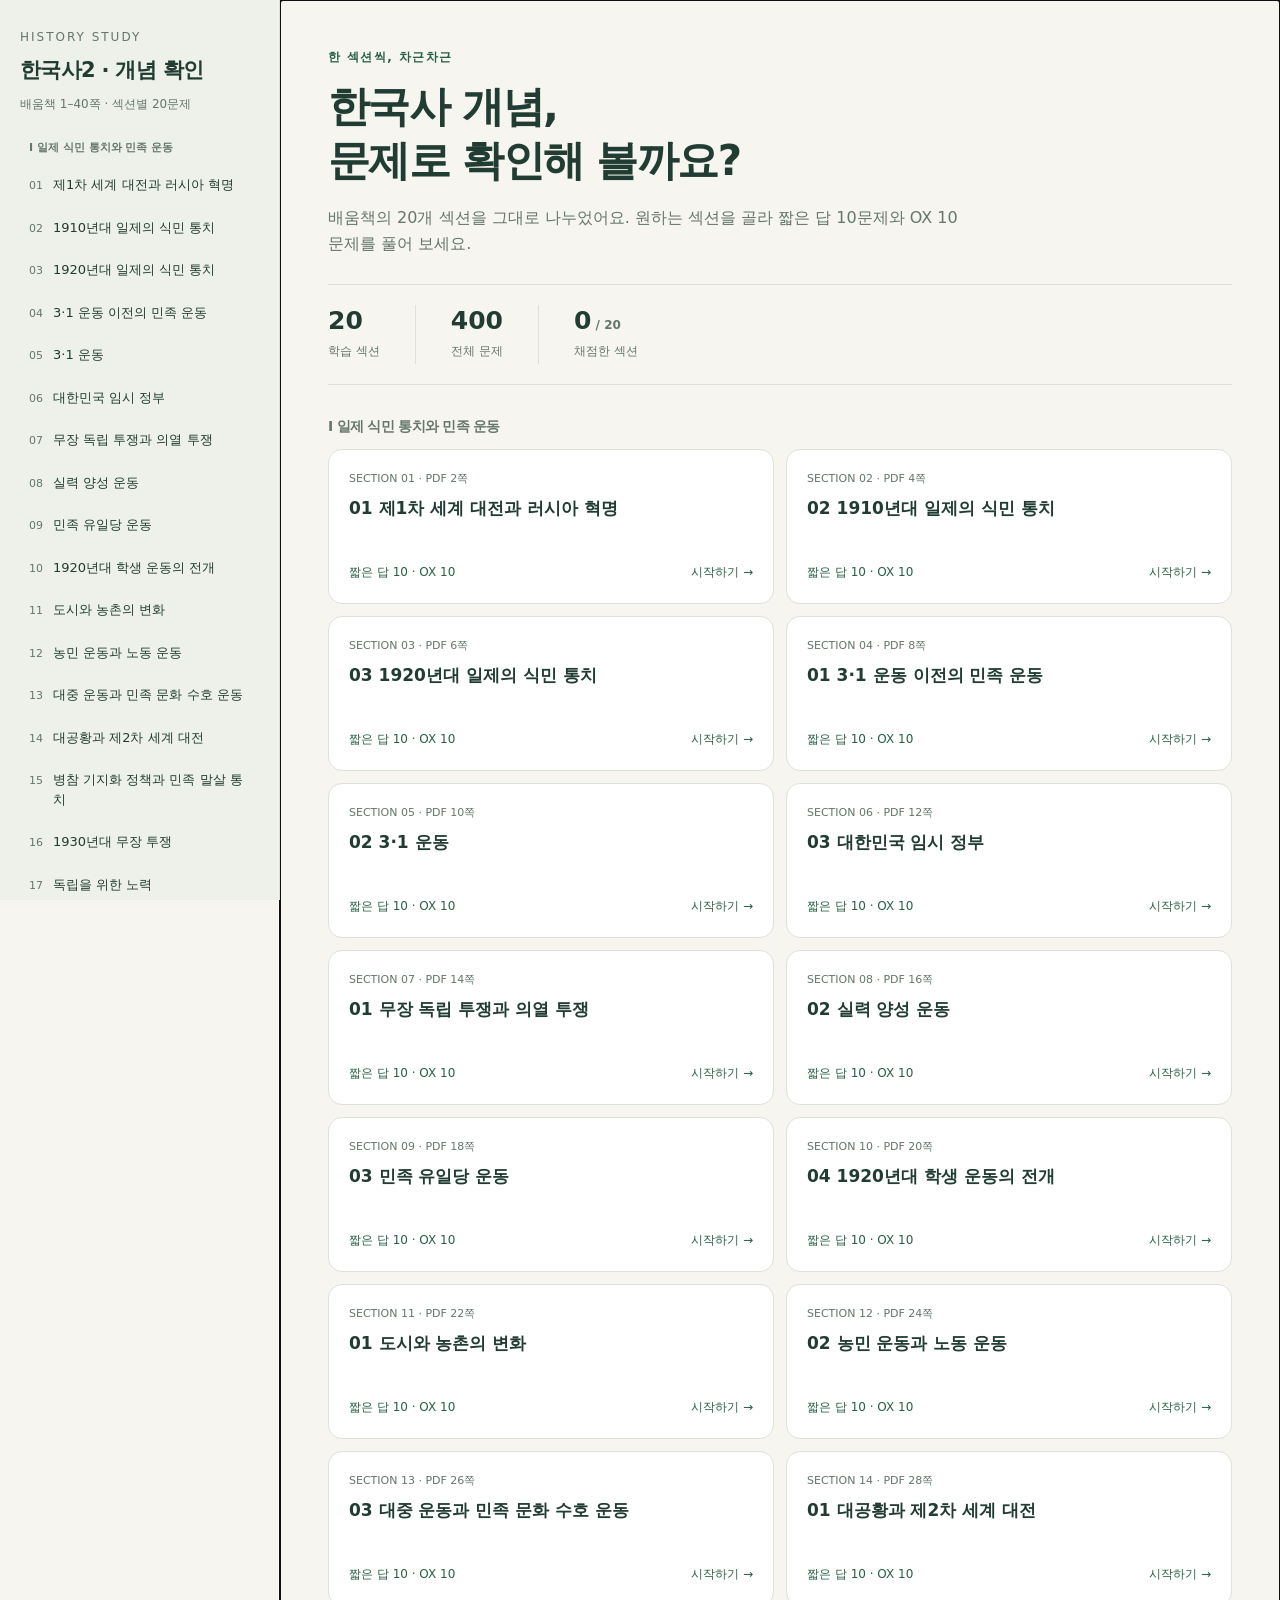
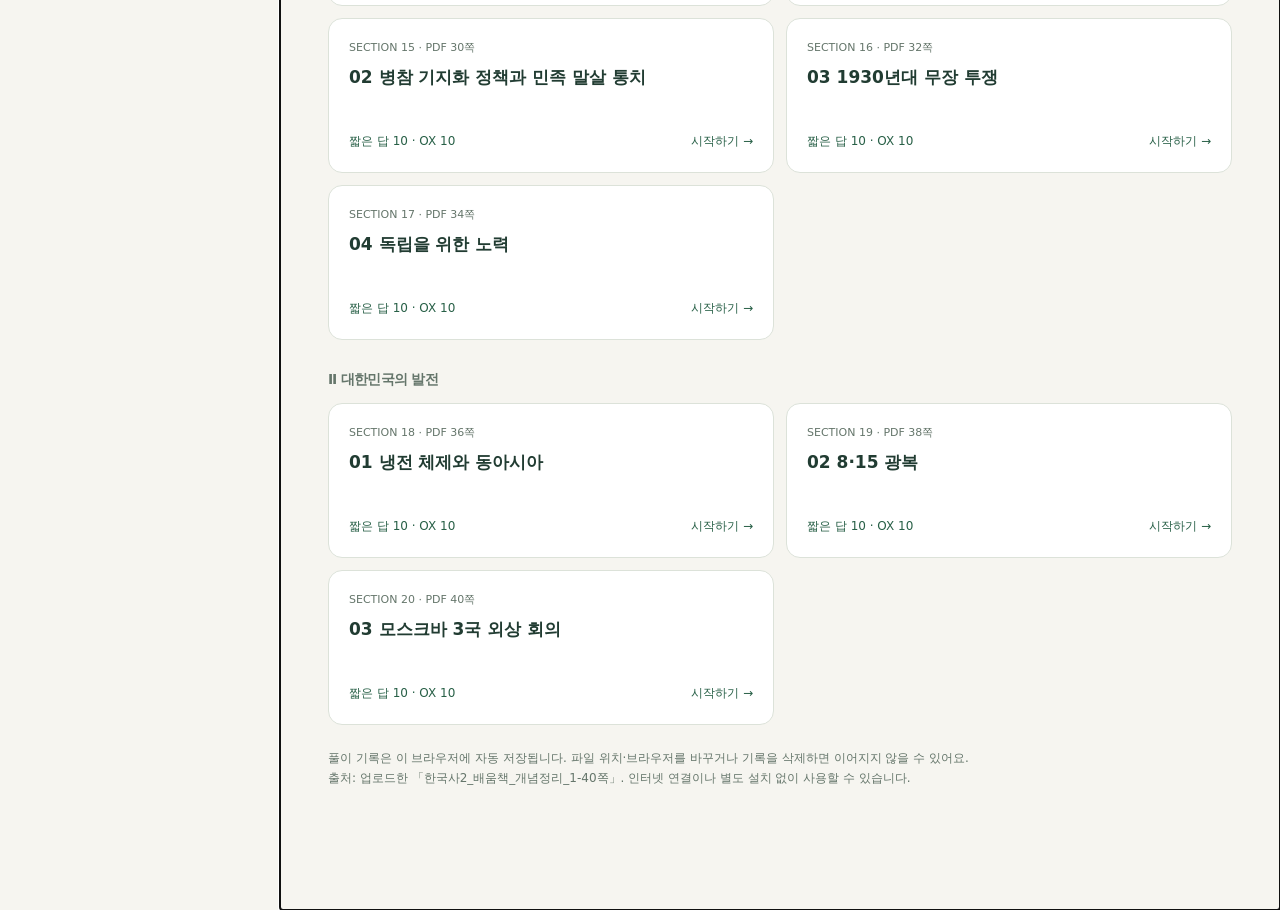
==== korean-history-quiz/index.html @ 857298ab "feat: add Korean history quiz with 400 questions" ====
<!DOCTYPE html>
<html lang="ko">
<head>
<meta charset="UTF-8"><meta name="viewport" content="width=device-width,initial-scale=1">
<title>한국사2 · 개념 확인 400</title>
<style>
:root{--ink:#213c32;--muted:#65766b;--green:#286047;--pale:#e9f0e9;--paper:#f6f5f0;--line:#dce2d9;--red:#a13931}*{box-sizing:border-box}body{margin:0;background:var(--paper);color:var(--ink);font-family:system-ui,-apple-system,'Malgun Gothic',sans-serif;line-height:1.65}button,input,select{font:inherit}button{cursor:pointer}button:disabled{cursor:default;opacity:.6}button:focus-visible,a:focus-visible,summary:focus-visible,select:focus-visible,input:focus-visible{outline:3px solid #d79832;outline-offset:3px}button{border:1px solid var(--line);border-radius:10px;background:#fff;color:var(--ink);padding:10px 16px}button:hover{border-color:var(--green)}.primary{background:var(--green);color:white;border-color:var(--green)}.layout{display:grid;grid-template-columns:280px 1fr;min-height:100vh}aside{height:100vh;position:sticky;top:0;padding:28px 20px;background:#eef1e9;border-right:1px solid var(--line);overflow:auto}.brand{font-size:21px;font-weight:800;letter-spacing:-.7px;display:block;width:100%;text-align:left;background:none;border:0;padding:0}.brand small{display:block;font-size:12px;letter-spacing:2px;color:var(--muted);font-weight:500;margin-bottom:5px}.side-note{font-size:12px;color:var(--muted);margin:8px 0 22px}.navbtn{display:flex;gap:10px;align-items:baseline;text-align:left;width:100%;font-size:13px;border:0;padding:10px 9px;margin:3px 0;background:transparent;line-height:1.5}.navbtn .num{color:var(--muted);font-size:11px;flex:none}.navbtn.active{background:var(--green);color:#fff}.navbtn.active .num{color:#d0e0d0}.navgroup{font-size:11px;color:var(--muted);margin:24px 9px 8px;font-weight:700}.done{margin-left:auto;font-size:11px;white-space:nowrap}main{width:100%;max-width:1140px;margin:0 auto;padding:48px 48px 110px}.eyebrow{font-size:12px;letter-spacing:1.4px;font-weight:700;color:var(--green)}h1{font-size:clamp(28px,4vw,42px);line-height:1.3;letter-spacing:-1.6px;margin:12px 0 16px}h2{font-size:23px;line-height:1.4;letter-spacing:-.7px}.intro{max-width:640px;color:var(--muted);margin-bottom:26px}.stats{display:flex;gap:0;margin:26px 0 32px;padding:20px 0;border-top:1px solid var(--line);border-bottom:1px solid var(--line)}.stat{padding-right:35px;margin-right:35px;border-right:1px solid var(--line)}.stat:last-child{border:0;margin:0;padding:0}.stat strong{font-size:25px;display:block;line-height:1.3}.stat span{font-size:12px;color:var(--muted)}.section-label{font-size:14px;margin:30px 0 13px;color:var(--muted)}.grid{display:grid;grid-template-columns:repeat(2,minmax(0,1fr));gap:12px}.tile{padding:20px;text-align:left;border-radius:14px;min-height:155px;display:flex;flex-direction:column;align-items:flex-start;transition:transform .12s,box-shadow .12s}.tile:hover{transform:translateY(-2px);box-shadow:0 5px 16px #213c3210}.tile small{color:var(--muted);font-size:11px}.tile strong{font-size:17px;line-height:1.5;margin:8px 0 16px}.tile footer{display:flex;justify-content:space-between;width:100%;font-size:12px;color:var(--green);margin-top:auto}.meta{font-size:12px;color:var(--muted)}.toolbar{display:flex;gap:8px;flex-wrap:wrap;margin:22px 0}.toolbar button{font-size:13px}.progress{height:5px;background:var(--line);border-radius:9px;margin:16px 0 8px;overflow:hidden}.progress i{display:block;background:var(--green);height:100%;transition:width .2s}.progress-text{font-size:12px;color:var(--muted)}.question{background:white;border:1px solid var(--line);border-radius:14px;padding:24px;margin:14px 0;break-inside:avoid}.qtop{font-size:11px;color:var(--muted);display:flex;gap:10px;align-items:center;margin-bottom:10px}.qno{font-weight:800;letter-spacing:1px;color:var(--green)}.qtext{font-size:17px;font-weight:650;line-height:1.75;margin:0 0 18px;display:block}.short{display:block;width:100%;max-width:520px;padding:12px 14px;border:1px solid #bbc8bd;border-radius:9px;background:#fcfdfb;font-size:16px;color:var(--ink)}.short:disabled{opacity:1;color:var(--ink);background:#f3f4f0}.ox{display:flex;gap:10px;flex-wrap:wrap}.choice{position:relative;display:flex;align-items:center;gap:10px;border:1px solid var(--line);border-radius:9px;padding:10px 20px;cursor:pointer;min-width:120px}.choice:has(input:checked){border-color:var(--green);background:var(--pale)}.choice input{accent-color:var(--green);width:18px;height:18px}.choice b{font-size:20px}.choice span{font-size:13px}.feedback{border-top:1px solid var(--line);margin-top:20px;padding-top:16px;font-size:14px}.feedback p{margin:8px 0 0;font-size:13px;color:var(--muted);overflow-wrap:anywhere}.correct{color:var(--green)}.wrong{color:var(--red)}.question.miss{border-color:#d8aba6}.badge{display:inline-block;font-size:11px;font-weight:700;border-radius:20px;padding:2px 10px;background:var(--pale);margin-left:auto}.miss .badge{background:#f8e9e6;color:var(--red)}.result{padding:22px 24px;border:1px solid #afc7b4;border-radius:14px;background:var(--pale);margin:20px 0}.result strong{font-size:27px}.result p{margin:4px 0;font-size:14px}.bottom{position:fixed;bottom:0;left:280px;right:0;background:#f6f5f0f5;border-top:1px solid var(--line);padding:14px 32px;display:flex;justify-content:center;gap:16px;align-items:center;z-index:5;backdrop-filter:blur(8px)}.bottom span{font-size:13px}.bottom button{min-width:140px}.empty{padding:40px;text-align:center;color:var(--muted)}details{border:1px solid var(--line);padding:16px 20px;border-radius:12px;margin-top:30px;background:#eeefe9}summary{font-size:14px;font-weight:650;cursor:pointer}pre{font:13px/1.9 system-ui,sans-serif;white-space:pre-wrap;overflow-wrap:anywhere;margin:20px 0 0}.mobile{display:none}.save-note{font-size:12px;color:var(--muted);margin-top:24px}.back{padding:0;border:0;background:none;color:var(--muted);font-size:13px;margin-bottom:20px}.footnav{display:flex;justify-content:space-between;gap:10px;margin-top:24px}.footnav button{font-size:13px}.skip{position:absolute;top:-80px;left:10px;z-index:20;background:#fff;padding:10px}.skip:focus{top:10px}[hidden]{display:none!important}
@media(max-width:1050px){main{padding:35px 28px 110px}.layout{grid-template-columns:245px 1fr}aside{padding:25px 14px}.bottom{left:245px}.grid{grid-template-columns:1fr}}
@media(max-width:720px){.layout{display:block}aside{display:none}main{padding:26px 18px 105px}.mobile{display:flex;gap:10px;background:#eef1e9;padding:12px 18px;border-bottom:1px solid var(--line);align-items:center}.mobile button{padding:8px 10px;white-space:nowrap;font-size:13px}.mobile select{width:100%;min-width:0;padding:9px;border:1px solid var(--line);border-radius:8px;color:var(--ink);background:white;font-size:13px}.bottom{left:0;padding:12px 18px;justify-content:space-between}.bottom button{min-width:130px}.stat{padding-right:22px;margin-right:22px}.question{padding:20px 17px}.qtext{font-size:16px}h1{font-size:31px}.tile{min-height:140px}.intro{font-size:14px}}
@media(prefers-reduced-motion:reduce){*{transition:none!important}}
@media print{aside,.mobile,.bottom,.toolbar,.back,.footnav,.save-note{display:none!important}.layout{display:block}main{padding:0;max-width:none}.question{break-inside:avoid}details{display:none}body{background:white}}
</style>
</head>
<body>
<a class="skip" href="#main">문제 영역으로 이동</a>
<div class="mobile"><button id="mobile-home">전체 섹션</button><select id="mobile-select" aria-label="학습할 섹션 선택"></select></div>
<div class="layout"><aside><button class="brand" id="brand"><small>HISTORY STUDY</small>한국사2 · 개념 확인</button><p class="side-note">배움책 1–40쪽 · 섹션별 20문제</p><nav id="nav" aria-label="섹션 목록"></nav></aside><main id="main" tabindex="-1"></main></div>
<div id="bottom" class="bottom" hidden></div>
<noscript><p style="padding:24px">문제를 풀려면 브라우저에서 JavaScript를 허용해 주세요. 내려받은 HTML 파일을 Chrome, Edge 또는 Safari로 열 수 있습니다.</p></noscript>
<script id="quiz-data" type="application/json">[{"id": 1, "title": "01 제1차 세계 대전과 러시아 혁명", "meta": "1 일제의 식민지 지배 정책 | 교과서 12~13쪽 | PDF 2쪽", "source": "> 1 일제의 식민지 지배 정책 | 교과서 12~13쪽 | PDF 2쪽  \n> 핵심 개념: 제1차 세계 대전, 파리 강화 회의, 민족 자결주의, 러시아 혁명, 5·4 운동, 치안 유지법  \n\n### 1. 제1차 세계 대전과 전후 처리\n\n#### 1) 제1차 세계 대전\n- 배경  \n  - 제국주의 국가들이 식민지를 두고 갈등  \n  - 3국 동맹(독일, 오스트리아·헝가리, 이탈리아)와/과 3국 협상(영국, 러시아, 프랑스) 대립  \n- 전개  \n  - 연합국(협상국): 영국, 프랑스, 러시아, 일본, 중국, 미국 등  \n  - 동맹국: 독일, 오스트리아·헝가리 제국, 오스만 제국 등  \n  - 미국 참전 후 연합국 측이 유리해짐. → 독일 항복(1918)  \n\n#### 2) 전후 처리\n① 파리 강화 회의  \n- 제1차 세계 대전의 전후 처리를 위한 회의  \n- 14개조 평화 원칙: 미국 대통령 윌슨이 전후 처리 원칙으로 주장  \n  → 민족 자결주의이/가 식민 지배를 받던 약소민족에게 독립 희망, 승전국의 식민지에는 적용되지 않음.  \n\n> 한국 국민과 한국은 일본이 대한 제국을 ‘합병’하고자 1910년 8월 22일 체결한 조약을 (파리) 강화 회의에서 무효화하거나 폐지하여 한국을 일본에서 해방하고 독립 자주국으로 재건할 것을 요구합니다.  \n> — 「파리 강화 회의에 제출한 청원서」  \n\n② 베르사유 조약  \n- 독일 모든 해외 식민지 상실, 막대한 배상금  \n- 베르사유 체제: 베르사유 조약을 바탕으로 형성된 새로운 국제 질서  \n\n> [베르사유 조약(1919)]  \n> 119. 독일은 연합국과 그 협력국을 위해 해외의 모든 소유물과 권리를 포기한다.  \n> 231. 독일은 독일과 그 동맹이 일으킨 전쟁으로 연합국과 그 협력국 정부, 국민이 입은 모든 피해에 대한 책임이 독일과 그 동맹에게 있음을 받아들여야 한다.  \n\n#### 3) 러시아 혁명\n① 배경: 연합국으로 참전하였으나 잇따른 패배로 국민 불만 고조  \n\n② 전개  \n- 러시아 혁명으로 사회주의 국가인 소비에트 러시아 성립  \n- 정권을 잡은 레닌 주도로 사회주의에 따른 정책 추진  \n\n③ 소련 수립  \n- 혁명 후: 독일과 강화 조약, 코민테른 수립, 사회주의적 개혁 추진  \n- 소비에트 사회주의 공화국(소련) 수립(1922)  \n\n> [극동 인민 대표 회의 결정 사항]  \n> 조선은 농업국으로 일반 민중이 민족 운동에 공감하고 있다. 이에 계급 운동자는 독립운동을 후원하고, 임시 정부를 도와 독립 달성에 노력하여야 한다는 데 의견이 일치하였다.  \n> — 『몽양 여운형 전집』  \n\n### 2. 제1차 세계 대전 이후 동아시아의 변화\n\n#### 1) 중국\n① 일본이 중국에 21개조 요구 강요(1915)  \n\n② 5·4 운동(1919): 산둥반도 이권 반환, 21개조 요구 철폐 요구  \n\n③ 워싱턴 회의: 일본 팽창 저지, 중국 내 이해관계 조정, 해군 군비 축소 목적 → 일본은 산둥반도 이권 반환, 해군력 축소  \n\n#### 2) 일본\n① 제1차 세계 대전 중 전쟁 물자 판매로 호황 → 전후 불황 시작  \n\n② 노동 운동 및 사회주의 확산 → 일본 공산당 결성  \n\n③ 치안 유지법(1925) 제정: 일본 및 식민지 한국의 사회주의 탄압", "questions": [{"type": "short", "q": "제1차 세계 대전 전 독일, 오스트리아·헝가리 제국, 이탈리아가 맺은 동맹은?", "answers": ["3국 동맹", "삼국 동맹"], "explanation": "문서 확인: 3국 동맹(독일, 오스트리아·헝가리, 이탈리아)와/과 3국 협상(영국, 러시아, 프랑스) 대립"}, {"type": "short", "q": "제1차 세계 대전에서 참전 후 연합국에 유리한 전세를 만든 나라는?", "answers": ["미국"], "explanation": "문서 확인: 연합국(협상국): 영국, 프랑스, 러시아, 일본, 중국, 미국 등"}, {"type": "short", "q": "제1차 세계 대전의 전후 처리를 위해 열린 회의는?", "answers": ["파리 강화 회의"], "explanation": "문서 확인: 한국 국민과 한국은 일본이 대한 제국을 ‘합병’하고자 1910년 8월 22일 체결한 조약을 (파리) 강화 회의에서 무효화하거나 폐지하여 한국을 일본에서 해방하고 독립 자주국으로 재건할 것을 요구합니다."}, {"type": "short", "q": "윌슨의 14개조 평화 원칙에 포함된, 민족이 스스로 운명을 결정한다는 원칙은?", "answers": ["민족 자결주의"], "explanation": "문서 확인: → 민족 자결주의이/가 식민 지배를 받던 약소민족에게 독립 희망, 승전국의 식민지에는 적용되지 않음."}, {"type": "short", "q": "제1차 세계 대전 후 독일의 배상금과 식민지 포기를 규정한 조약은?", "answers": ["베르사유 조약"], "explanation": "문서 확인: 베르사유 체제: 베르사유 조약을 바탕으로 형성된 새로운 국제 질서"}, {"type": "short", "q": "러시아 혁명 후 정권을 잡고 사회주의 정책을 추진한 인물은?", "answers": ["레닌"], "explanation": "문서 확인: 정권을 잡은 레닌 주도로 사회주의에 따른 정책 추진"}, {"type": "short", "q": "소비에트 사회주의 공화국 연방의 약칭은?", "answers": ["소련"], "explanation": "문서 확인: 소비에트 사회주의 공화국(소련) 수립(1922)"}, {"type": "short", "q": "1919년 중국에서 산둥반도 이권 반환 등을 요구한 운동은?", "answers": ["5·4 운동", "5월 4일 운동"], "explanation": "문서 확인: 5·4 운동(1919): 산둥반도 이권 반환, 21개조 요구 철폐 요구"}, {"type": "short", "q": "일본의 팽창 저지와 해군 군비 축소 등을 논의한 회의는?", "answers": ["워싱턴 회의"], "explanation": "문서 확인: 워싱턴 회의: 일본 팽창 저지, 중국 내 이해관계 조정, 해군 군비 축소 목적 → 일본은 산둥반도 이권 반환, 해군력 축소"}, {"type": "short", "q": "1925년 일본과 식민지 한국의 사회주의 탄압에 이용된 법은?", "answers": ["치안 유지법"], "explanation": "문서 확인: 치안 유지법(1925) 제정: 일본 및 식민지 한국의 사회주의 탄압"}, {"type": "ox", "q": "제1차 세계 대전의 배경에는 제국주의 국가들의 식민지 경쟁이 있었다.", "answers": ["O"], "explanation": "식민지를 둘러싼 제국주의 국가들의 갈등이 전쟁의 배경이었다."}, {"type": "ox", "q": "영국·러시아·프랑스는 3국 협상을 이루었다.", "answers": ["O"], "explanation": "3국 동맹에 맞선 3국 협상의 구성국이다."}, {"type": "ox", "q": "독일은 1918년에 항복하였다.", "answers": ["O"], "explanation": "미국 참전 이후 연합국이 유리해졌고 1918년 독일이 항복하였다."}, {"type": "ox", "q": "민족 자결주의는 승전국의 식민지에도 빠짐없이 적용되었다.", "answers": ["X"], "explanation": "민족 자결주의는 승전국의 식민지에는 적용되지 않았다."}, {"type": "ox", "q": "베르사유 체제는 베르사유 조약을 바탕으로 형성되었다.", "answers": ["O"], "explanation": "베르사유 조약을 기초로 새로운 국제 질서가 만들어졌다."}, {"type": "ox", "q": "러시아는 제1차 세계 대전에서 동맹국 편으로 참전하였다.", "answers": ["X"], "explanation": "러시아는 연합국으로 참전하였다."}, {"type": "ox", "q": "러시아 혁명 이후 독일과의 강화 조약이 체결되었다.", "answers": ["O"], "explanation": "혁명 후 독일과 강화 조약을 맺고 사회주의적 개혁을 추진하였다."}, {"type": "ox", "q": "일본은 중국에 21개조 요구를 강요하였다.", "answers": ["O"], "explanation": "일본은 1915년 중국에 21개조 요구를 강요하였다."}, {"type": "ox", "q": "워싱턴 회의 결과 일본은 산둥반도의 이권을 더 확대하였다.", "answers": ["X"], "explanation": "일본은 산둥반도 이권을 반환하고 해군력을 축소하였다."}, {"type": "ox", "q": "일본은 제1차 세계 대전 중 전쟁 물자 판매로 불황만 겪었다.", "answers": ["X"], "explanation": "전쟁 중에는 물자 판매로 호황을 누렸으나 전후 불황이 시작되었다."}]}, {"id": 2, "title": "02 1910년대 일제의 식민 통치", "meta": "1 일제의 식민지 지배 정책 | 교과서 14~15쪽 | PDF 4쪽", "source": "> 1 일제의 식민지 지배 정책 | 교과서 14~15쪽 | PDF 4쪽  \n> 핵심 개념: 조선 총독부, 무단 통치, 헌병 경찰 제도, 토지 조사 사업, 회사령  \n\n### 1. 무단 통치(헌병 경찰 통치)\n\n#### 1) 식민 통치 조직\n① 중앙: 조선 총독부  \n- 조선 총독: 식민 통치의 최고 권력자, 입법·행정·사법 및 군사권 장악, 군인 출신  \n- 정무총감(행정), 경무총감(치안), 중추원(한국인의 정치 참여 선전)  \n\n② 지방: 전국 13도 편성, 부·군·면 설치  \n\n#### 2) 헌병 경찰 통치\n① 헌병이 일반 경찰 업무와 행정 업무까지 처리  \n\n② 정식 재판 없이 한국인에게 벌금·구류 등의 처분 가능  \n\n③ 조선 태형령(1912): 한국인에 한하여 적용  \n\n> [조선 태형령]  \n> 제1조 3개월 이하의 징역 또는 구류에 처하는 자는 상황에 따라 태형에 처할 수 있다.  \n> 제7조 ① 태형은 30태 이하는 1회에 집행하고, 다시 30태까지 증가할 때마다 1회를 추가한다.  \n> 제13조 이 명령은 조선인에게만 적용한다.  \n> — 『조선 총독부 제령』 13호(1912. 3. 18.)  \n\n#### 3) 언론·집회·결사의 자유 제한\n① 언론·출판·집회·결사의 자유 제한  \n\n② 신문과 잡지 발행 금지, 각종 정치 단체 해산  \n\n#### 4) 교육\n① 식민 통치에 복종시키기 위한 교육과 일본어 보급 중시  \n\n② 보통 교육·실업 교육 위주  \n\n③ 보통학교 수업 연한 4년(일본보다 짧음.)  \n\n④ 교원에게도 제복과 칼을 착용하게 하여 위압적 분위기 조성  \n\n### 2. 1910년대 일제의 경제 침탈\n\n#### 1) 토지 조사 사업\n① 강제 병합 직후 임시 토지 조사국 설치, 토지 조사령(1912) 공포  \n\n② 목적: 명목상 근대적 토지 소유권 확립  \n  → 실제로는 토지세의 안정적 확보로 식민지 통치 자금 마련, 일본인 토지 확보 목적  \n\n③ 과정: 토지 소유주가 직접 신고하는 방식 채택  \n- 소유권 불분명한 토지를 조선 총독부 소유로 전환  \n- 동양 척식 주식회사, 일본인 농업 이주민에게 불하  \n\n④ 결과  \n- 지대 내면 경작할 수 있던 관행 부정, 소유권만 인정 → 지주 권한 강화  \n- 경작하던 토지를 잃은 농민 → 소작농 전락하거나 만주나 연해주로 이주  \n\n> [토지 조사령]  \n> 제1조 토지의 조사 및 측량은 이 명령에 따른다.  \n> 제4조 토지의 소유자는 조선 총독이 정하는 기간 내에 그 주소, 성명·명칭 및 소유지의 소재, 지목, 자번호, 사방의 경계, 등급, 지적, 결수를 임시 토지 조사 국장에게 신고하여야 한다.  \n> — 『조선 총독부 제령』 2호(1912. 8. 13.)  \n\n#### 2) 산업 및 자원 침탈\n① 회사령(1910)  \n- 회사 설립 시 조선 총독 허가 필요  \n- 한국인 자본 축적 차단, 일본의 원료 공급지 및 상품 시장화  \n\n② 어업령, 조선 광업령: 경제 활동 허가제로 전환, 자원 독점  \n\n③ 철도, 도로, 항구 건설 → 자원 수탈  \n\n> [회사령]  \n> 1. 회사의 설립은 조선 총독의 허가를 받아야 한다.  \n> 2. 조선 외에서 설립한 회사가 조선에 본점이나 지점을 설치하고자 하는 때에는 조선 총독의 허가를 받아야 한다.  \n> — 『조선 총독부 제령』 13호(1910. 12. 29.)", "questions": [{"type": "short", "q": "1910년대 일제의 식민 통치 방식은 무엇인가?", "answers": ["무단 통치", "헌병 경찰 통치"], "explanation": "문서 확인: 1. 무단 통치(헌병 경찰 통치)"}, {"type": "short", "q": "입법·행정·사법·군사권을 장악한 식민 통치의 최고 권력자는?", "answers": ["조선 총독"], "explanation": "문서 확인: 조선 총독: 식민 통치의 최고 권력자, 입법·행정·사법 및 군사권 장악, 군인 출신"}, {"type": "short", "q": "조선 총독부에서 치안 업무를 담당한 직책은?", "answers": ["경무총감"], "explanation": "문서 확인: 정무총감(행정), 경무총감(치안), 중추원(한국인의 정치 참여 선전)"}, {"type": "short", "q": "1910년대 일제가 전국을 나눈 도의 수는?", "answers": ["13", "13도", "13개"], "explanation": "문서 확인: 지방: 전국 13도 편성, 부·군·면 설치"}, {"type": "short", "q": "헌병이 일반 경찰 업무까지 담당한 제도는?", "answers": ["헌병 경찰 제도", "헌병 경찰제"], "explanation": "헌병 경찰 제도 아래 헌병은 일반 경찰 업무와 행정 업무까지 맡았다."}, {"type": "short", "q": "1912년 한국인에게만 적용한 태형 관련 법령은?", "answers": ["조선 태형령"], "explanation": "문서 확인: 조선 태형령(1912): 한국인에 한하여 적용"}, {"type": "short", "q": "1910년대 보통학교의 수업 연한은 몇 년이었는가?", "answers": ["4", "4년"], "explanation": "문서 확인: 보통학교 수업 연한 4년(일본보다 짧음.)"}, {"type": "short", "q": "1912년 토지 조사 사업의 근거로 공포한 법령은?", "answers": ["토지 조사령"], "explanation": "문서 확인: 강제 병합 직후 임시 토지 조사국 설치, 토지 조사령(1912) 공포"}, {"type": "short", "q": "조선 총독부 소유로 바뀐 토지를 불하받은 대표적 일본 회사는?", "answers": ["동양 척식 주식회사"], "explanation": "문서 확인: 동양 척식 주식회사, 일본인 농업 이주민에게 불하"}, {"type": "short", "q": "1910년 회사 설립에 총독의 허가를 받도록 한 법령은?", "answers": ["회사령"], "explanation": "회사령은 회사 설립에 조선 총독의 허가를 받도록 규정하였다."}, {"type": "ox", "q": "조선 총독은 군인 출신이었다.", "answers": ["O"], "explanation": "1910년대 총독은 군인 출신으로 광범위한 권력을 행사하였다."}, {"type": "ox", "q": "중추원은 한국인의 정치 참여를 선전하는 데 이용되었다.", "answers": ["O"], "explanation": "일제는 중추원을 한국인의 정치 참여를 내세우는 기구로 활용하였다."}, {"type": "ox", "q": "헌병 경찰은 반드시 정식 재판을 거쳐야 벌금 처분을 할 수 있었다.", "answers": ["X"], "explanation": "정식 재판 없이도 한국인에게 벌금·구류 등의 처분을 할 수 있었다."}, {"type": "ox", "q": "1910년대에는 언론·출판·집회·결사의 자유가 보장되었다.", "answers": ["X"], "explanation": "일제는 이러한 자유를 제한하고 정치 단체를 해산하였다."}, {"type": "ox", "q": "일제는 보통 교육과 실업 교육 위주의 교육을 실시하였다.", "answers": ["O"], "explanation": "식민 통치에 복종시키기 위한 교육과 일본어 보급을 중시하였다."}, {"type": "ox", "q": "학교 교원에게도 제복과 칼을 착용하게 하였다.", "answers": ["O"], "explanation": "교원에게까지 제복과 칼을 착용시켜 위압적 분위기를 조성하였다."}, {"type": "ox", "q": "토지 조사 사업은 토지 소유주가 직접 신고하는 방식이었다.", "answers": ["O"], "explanation": "토지 소유자가 토지 정보를 신고하도록 하였다."}, {"type": "ox", "q": "소유권이 불분명한 토지는 모두 경작 농민에게 무상으로 분배되었다.", "answers": ["X"], "explanation": "소유권이 불분명한 토지는 조선 총독부 소유로 전환되었다."}, {"type": "ox", "q": "토지 조사 사업은 지주의 권한을 약화하고 관행적 경작권을 강화하였다.", "answers": ["X"], "explanation": "소유권만 인정하여 지주 권한이 강화되고 관행적 경작은 부정되었다."}, {"type": "ox", "q": "일제는 철도·도로·항구를 자원 수탈에 이용하였다.", "answers": ["O"], "explanation": "교통 시설은 산업과 자원을 침탈하는 수단으로 건설되었다."}]}, {"id": 3, "title": "03 1920년대 일제의 식민 통치", "meta": "1 일제의 식민지 지배 정책 | 교과서 16~17쪽 | PDF 6쪽", "source": "> 1 일제의 식민지 지배 정책 | 교과서 16~17쪽 | PDF 6쪽  \n> 핵심 개념: ‘문화 정치’, 치안 유지법, 산미 증식 계획, 회사령 폐지, 관세 철폐  \n\n### 1. ‘문화 정치’(민족 분열 통치)\n\n#### 1) 통치 방식의 변화\n① 배경: 3·1 운동으로 무단 통치의 한계를 인식함.  \n\n② 목적: ‘문화 정치’를 내세워 한국인 반발 무마  \n\n> [‘문화 정치’]  \n> 문관과 무관 중에서 조선 총독을 임용할 수 있도록 하겠다. 헌병 경찰 제도는 보통 경찰 제도로 바꿀 것이다. 일반 관리와 교원의 제복과 칼 착용을 폐지하며, 조선인의 임용과 대우를 고려할 것이다.  \n> — 『조선 총독부 관보』 제2121호(1919. 9. 4.)  \n\n#### 2) 기만적 민족 분열 통치의 실상\n- 조선 총독  \n  - 표면적 내용: 문관 총독 임명 가능  \n  - 실제 내용: 실제로 임명된 적 없음.  \n- 경찰 및 복제  \n  - 표면적 내용:  \n    - 헌병 경찰제 → 보통 경찰제  \n    - 관리, 교원의 제복 및 칼 착용 폐지  \n  - 실제 내용:  \n    - 경찰과 경찰 기관 수 크게 증가  \n    - 치안 유지법(1925) 제정 → 사회주의 운동, 민족 운동 억압  \n- 정치 참여  \n  - 표면적 내용:  \n    - 도평의회, 부·면 협의회 설치  \n    - 일부 한국인에 선거권 부여  \n  - 실제 내용:  \n    - 실권 없는 자문 기관  \n    - 선거권은/는 극히 일부 한국인에게 부여  \n- 언론  \n  - 표면적 내용:  \n    - 언론·출판·집회·결사의 자유 일부 허용  \n    - 『조선일보』, 『동아일보』 발행 허용  \n  - 실제 내용: 검열, 삭제, 정간·폐간 등으로 탄압  \n- 교육  \n  - 표면적 내용:  \n    - 보통학교 교육 연한 일본과 같은 6년으로 확대  \n    - 학교 수 증가  \n  - 실제 내용:  \n    - 학교 수 여전히 부족  \n    - 한국인 취학률 매우 낮음.  \n\n### 2. 1920년대 일제의 경제 침탈\n\n#### 1) 산미 증식 계획\n① 목적: 일본의 부족한 식량을 한국에서 확보하려고 실시  \n\n② 배경: 일본 인구 증가, 제1차 세계 대전 영향으로 경제 성장 → 쌀 소비량 증가, 농민들이 일자리를 찾아 도시로 떠나면서 쌀 생산 감소 → 쌀값 폭등, 폭동 발생  \n\n③ 내용: 1920년부터 실시 → 농지 확장, 신품종 도입, 수리 시설 개선  \n\n④ 결과  \n- 쌀 생산량 증가, 지속적으로 많은 양의 쌀이 일본으로 유출 → 한국인의 쌀 소비량 감소 → 부족한 식량 문제 만주에서 잡곡 수입하여 보충  \n- 농민 몰락: 수리 시설 개선비 등 농민 전가 → 소작농, 화전민, 도시 임노동자, 국외 이주  \n- 일부 지주들은 쌀을 판매하여 큰 이득을 거두기도 함.  \n\n> [산미 증식 계획의 목적]  \n> 일본의 인구는 해마다 약 70만 명이 증가하고 있을 뿐만 아니라 국민 생활이 향상하면 1인당 쌀 소비량도 역시 점차 증가할 것이 분명하다. 이러한 상황을 볼 때 앞으로 쌀의 공급은 더욱 부족할 것이다. 그러므로 지금 쌀의 증식 계획을 수립하여 자국 식량 문제 해결의 바탕으로 삼는 것이 진실로 국가 정책상 긴급하고 중요한 임무라고 믿는다.  \n> — 조선 총독부, 『산미 증식 계획 요강』  \n\n#### 2) 일본 자본 한국 침투\n① 회사령 폐지(1920): 허가제 → 신고제 전환  \n- 제1차 세계 대전 이후 호황으로 자본 축적한 일본 기업이 값싼 자원과 노동력을 찾아 한국에 들어옴.  \n- 한국인 기업 설립 증가했으나 자본과 규모에서 열세  \n\n② 일본 상품의 관세 철폐(1923): 값싼 일본 상품 유입, 한국인 기업 타격", "questions": [{"type": "short", "q": "일제가 무단 통치의 한계를 깨닫게 된 1919년의 운동은?", "answers": ["3·1 운동", "삼일 운동"], "explanation": "문서 확인: 배경: 3·1 운동으로 무단 통치의 한계를 인식함."}, {"type": "short", "q": "1920년대 일제가 내세운 통치 방식의 이름은?", "answers": ["문화 정치", "문화 통치"], "explanation": "문서 확인: 1. ‘문화 정치’(민족 분열 통치)"}, {"type": "short", "q": "헌병 경찰제를 대신하여 도입한 제도는?", "answers": ["보통 경찰제", "보통 경찰 제도"], "explanation": "문서 확인: 문관과 무관 중에서 조선 총독을 임용할 수 있도록 하겠다. 헌병 경찰 제도는 보통 경찰 제도로 바꿀 것이다. 일반 관리와 교원의 제복과 칼 착용을 폐지하며, 조선인의 임용과 대우를 고려할 것이다."}, {"type": "short", "q": "1925년 사회주의 운동과 민족 운동을 억압하기 위해 제정한 법은?", "answers": ["치안 유지법"], "explanation": "문서 확인: 치안 유지법(1925) 제정 → 사회주의 운동, 민족 운동 억압"}, {"type": "short", "q": "도평의회와 부·면 협의회는 실권 없는 어떤 성격의 기관이었는가?", "answers": ["자문", "자문 기관"], "explanation": "문서 확인: 실권 없는 자문 기관"}, {"type": "short", "q": "1920년대 보통학교 교육 연한은 몇 년으로 확대되었는가?", "answers": ["6", "6년"], "explanation": "문서 확인: 보통학교 교육 연한 일본과 같은 6년으로 확대"}, {"type": "short", "q": "일본의 부족한 식량을 한국에서 확보하려고 실시한 계획은?", "answers": ["산미 증식 계획"], "explanation": "산미 증식 계획은 일본의 식량 부족을 한국의 쌀로 해결하려는 정책이었다."}, {"type": "short", "q": "한국인의 부족한 식량을 보충하려고 만주에서 수입한 곡물 종류는?", "answers": ["잡곡"], "explanation": "문서 확인: 쌀 생산량 증가, 지속적으로 많은 양의 쌀이 일본으로 유출 → 한국인의 쌀 소비량 감소 → 부족한 식량 문제 만주에서 잡곡 수입하여 보충"}, {"type": "short", "q": "회사령 폐지 후 회사 설립은 허가제에서 어떤 제도로 바뀌었는가?", "answers": ["신고제"], "explanation": "문서 확인: 회사령 폐지(1920): 허가제 → 신고제 전환"}, {"type": "short", "q": "1923년 일본 상품에 대해 철폐한 세금은?", "answers": ["관세"], "explanation": "문서 확인: 일본 상품의 관세 철폐(1923): 값싼 일본 상품 유입, 한국인 기업 타격"}, {"type": "ox", "q": "‘문화 정치’는 한국인의 반발을 무마하려는 목적이 있었다.", "answers": ["O"], "explanation": "일제는 무단 통치의 한계를 인식하고 통치 방식을 바꾸었다."}, {"type": "ox", "q": "문관 총독 임명을 허용한 뒤 실제로 문관 총독이 임명되었다.", "answers": ["X"], "explanation": "문관 총독 임명은 가능해졌지만 실제 임명 사례는 없었다."}, {"type": "ox", "q": "보통 경찰제 실시 후 경찰과 경찰 기관 수는 크게 줄었다.", "answers": ["X"], "explanation": "경찰과 경찰 기관 수는 오히려 크게 증가하였다."}, {"type": "ox", "q": "관리와 교원의 제복 및 칼 착용은 폐지되었다.", "answers": ["O"], "explanation": "이는 ‘문화 정치’가 내세운 통치 방식 변화 중 하나였다."}, {"type": "ox", "q": "선거권은 모든 한국인에게 평등하게 주어졌다.", "answers": ["X"], "explanation": "극히 일부 한국인에게만 선거권이 부여되었다."}, {"type": "ox", "q": "『조선일보』와 『동아일보』는 발행이 허용되어도 검열을 받았다.", "answers": ["O"], "explanation": "일제는 검열·삭제·정간·폐간 등으로 언론을 탄압하였다."}, {"type": "ox", "q": "학교 수가 늘면서 한국인 취학률 문제는 완전히 해결되었다.", "answers": ["X"], "explanation": "학교 수는 여전히 부족했고 한국인 취학률은 매우 낮았다."}, {"type": "ox", "q": "산미 증식 계획에는 신품종 도입과 수리 시설 개선이 포함되었다.", "answers": ["O"], "explanation": "농지 확장과 함께 쌀 생산을 늘리기 위한 사업을 추진하였다."}, {"type": "ox", "q": "산미 증식 계획으로 한국인의 쌀 소비량도 반드시 증가하였다.", "answers": ["X"], "explanation": "많은 쌀이 일본으로 유출되어 한국인의 쌀 소비량은 감소하였다."}, {"type": "ox", "q": "수리 시설 개선비 등은 농민에게 전가되었다.", "answers": ["O"], "explanation": "사업 비용 부담은 농민 몰락의 원인 중 하나가 되었다."}]}, {"id": 4, "title": "01 3·1 운동 이전의 민족 운동", "meta": "2 3·1 운동과 대한민국 임시 정부 | 교과서 20~21쪽 | PDF 8쪽", "source": "> 2 3·1 운동과 대한민국 임시 정부 | 교과서 20~21쪽 | PDF 8쪽  \n> 핵심 개념: 독립 의군부, 대한 광복회, 북로 군정서, 신흥 무관 학교  \n\n### 1. 1910년대 국내의 민족 운동\n\n#### 1) 상황\n① 일제의 가혹한 무단 통치  \n\n② 105인 사건 조작과 독립운동 탄압  \n\n#### 2) 민족 운동의 전개: 의병 운동, 비밀 결사의 형태로 지속\n① 채응언: 의병장, 서북 지방에서 1915년까지 활동  \n\n② 독립 의군부(1912)  \n- 인물  \n  - 의병장 출신 임병찬과 각지의 유생들  \n- 특징  \n  - 고종의 비밀 지시를 받고 조직, 복벽주의  \n- 활동  \n  - 의병 전쟁 계획, 국권 반환 요구서 발송 → 조직 발각되어 해체  \n\n③ 대한 광복회(1915)  \n- 인물  \n  - 박상진이/가 대구에서 조직  \n- 특징  \n  - 공화제 정부 수립 목표  \n- 활동  \n  - 군대식 조직, 사관 학교 설립 추진 목표, 군자금 마련을 위하여 친일파 처단, 광산 및 우편물 수송 차량 습격  \n- 해체  \n  - 군자금 모집 과정에서 일제에 발각되어 해체, 김좌진 등 간도 이동  \n\n④ 송죽회  \n- 인물  \n  - 평양 숭의 여학교 교사와 학생들  \n- 활동  \n  - 국외 망명 독립운동가 가족에 도움 제공, 독립운동 자금 후원  \n\n> [대한 광복회 강령]  \n> 1. 부호의 의연금과 일본인이 불법 징수한 세금을 압수하여 무장을 준비함.  \n> 2. 남북 만주에 사관 학교를 세우고 인재를 키워 사관으로 채용함.  \n> 7. 무력이 준비되는 대로 일본인 섬멸전을 단행하여 최후 목적을 이룸.  \n> — 광복회 본부, 『광복회』  \n\n### 2. 1910년대 국외의 민족 운동\n\n#### 1) 독립 준비: 한국인 사회를 바탕으로 독립 준비\n\n#### 2) 지역별 주요 단체\n- 북간도  \n  - 주요 지역: 옌지, 룽징, 왕칭  \n  - 자치 기구: 간민회  \n  - 군사 단체: 중광단(대종교) → 북로 군정서  \n  - 민족 학교: 서전서숙, 명동 학교  \n- 서간도  \n  - 주요 지역: 삼원보(이회영 형제 등 신민회 회원들 주도)  \n  - 자치 기구: 경학사  \n  - 군사 단체·민족 학교: 신흥 강습소(이후 신흥 무관 학교) 설립 → 독립군 양성(관련 인물: 지청천, 이범석)  \n- 연해주  \n  - 주요 지역: 블라디보스토크(신한촌)  \n  - 자치 기구·군사 단체·민족 학교:  \n    - 권업회 → 대한 광복군 정부 수립(이상설, 이동휘)  \n    - 대한 국민 의회  \n    - 러시아 혁명 이후 한인 사회당 조직(이동휘 등)  \n- 미주  \n  - 주요 지역: 하와이  \n  - 자치 기구·군사 단체·민족 학교:  \n    - 대한인 국민회: 안창호 중심, 만주와 연해주 지역의 독립운동 지원  \n    - 대조선 국민 군단: 박용만 중심, 군사 훈련 실시", "questions": [{"type": "short", "q": "일제가 조작하여 독립운동을 탄압한, 숫자가 들어가는 사건은?", "answers": ["105인 사건"], "explanation": "문서 확인: 105인 사건 조작과 독립운동 탄압"}, {"type": "short", "q": "1915년까지 서북 지방에서 활동한 의병장은?", "answers": ["채응언"], "explanation": "문서 확인: 채응언: 의병장, 서북 지방에서 1915년까지 활동"}, {"type": "short", "q": "임병찬 등이 1912년 조직한 복벽주의 단체는?", "answers": ["독립 의군부"], "explanation": "임병찬 등은 고종의 비밀 지시를 받고 복벽주의 성격의 독립 의군부를 조직하였다."}, {"type": "short", "q": "대한 광복회를 대구에서 조직한 인물은?", "answers": ["박상진"], "explanation": "문서 확인: 박상진이/가 대구에서 조직"}, {"type": "short", "q": "대한 광복회가 수립하려 한 정부 형태는?", "answers": ["공화제", "공화제 정부"], "explanation": "대한 광복회는 왕정 복구 대신 공화제 정부 수립을 목표로 삼았다."}, {"type": "short", "q": "평양 숭의 여학교 교사와 학생들이 결성한 비밀 결사는?", "answers": ["송죽회"], "explanation": "송죽회는 독립운동가 가족을 돕고 독립운동 자금을 후원하였다."}, {"type": "short", "q": "간민회와 명동 학교가 있었던 지역은?", "answers": ["북간도"], "explanation": "북간도에는 간민회, 중광단과 북로 군정서, 서전서숙과 명동 학교 등이 있었다."}, {"type": "short", "q": "이회영 형제 등이 삼원보에 독립운동 기반을 마련한 지역은?", "answers": ["서간도"], "explanation": "서간도 삼원보에는 경학사와 신흥 강습소 등 독립운동 기반이 마련되었다."}, {"type": "short", "q": "신흥 강습소가 발전하여 독립군을 양성한 학교는?", "answers": ["신흥 무관 학교"], "explanation": "문서 확인: 군사 단체·민족 학교: 신흥 강습소(이후 신흥 무관 학교) 설립 → 독립군 양성(관련 인물: 지청천, 이범석)"}, {"type": "short", "q": "미주 대한인 국민회를 중심적으로 이끈 인물은?", "answers": ["안창호"], "explanation": "문서 확인: 대한인 국민회: 안창호 중심, 만주와 연해주 지역의 독립운동 지원"}, {"type": "ox", "q": "1910년대 국내 민족 운동은 비밀 결사 등의 형태로 계속되었다.", "answers": ["O"], "explanation": "가혹한 무단 통치 속에서도 의병 운동과 비밀 결사가 이어졌다."}, {"type": "ox", "q": "독립 의군부는 고종의 비밀 지시를 받고 조직되었다.", "answers": ["O"], "explanation": "독립 의군부는 왕정 복구를 지향하는 복벽주의 단체였다."}, {"type": "ox", "q": "독립 의군부는 국권 반환 요구서 발송을 추진하였다.", "answers": ["O"], "explanation": "의병 전쟁을 계획하고 국권 반환 요구서를 보내려다 조직이 발각되었다."}, {"type": "ox", "q": "대한 광복회는 친일파 처단 등으로 군자금을 마련하였다.", "answers": ["O"], "explanation": "군대식 조직을 갖추고 광산·우편물 수송 차량 습격 등도 전개하였다."}, {"type": "ox", "q": "송죽회는 독립운동가 가족을 돕고 독립운동 자금을 후원하였다.", "answers": ["O"], "explanation": "국외 망명 독립운동가 가족 지원과 자금 후원을 전개하였다."}, {"type": "ox", "q": "중광단은 북로 군정서로 이어졌다.", "answers": ["O"], "explanation": "북간도에서 대종교를 바탕으로 한 중광단이 북로 군정서로 발전하였다."}, {"type": "ox", "q": "경학사는 하와이의 자치 기구였다.", "answers": ["X"], "explanation": "경학사는 서간도 삼원보의 자치 기구였다."}, {"type": "ox", "q": "대한 광복군 정부는 연해주에서 수립되었다.", "answers": ["O"], "explanation": "이상설·이동휘 등이 연해주에서 대한 광복군 정부를 수립하였다."}, {"type": "ox", "q": "한인 사회당은 러시아 혁명 전에 박용만이 하와이에서 조직하였다.", "answers": ["X"], "explanation": "러시아 혁명 이후 이동휘 등이 연해주에서 조직하였다."}, {"type": "ox", "q": "박용만은 대조선 국민 군단을 중심으로 군사 훈련을 실시하였다.", "answers": ["O"], "explanation": "미주 하와이에서 독립운동을 위한 군사 훈련을 실시하였다."}]}, {"id": 5, "title": "02 3·1 운동", "meta": "2 3·1 운동과 대한민국 임시 정부 | 교과서 22~25쪽 | PDF 10쪽", "source": "> 2 3·1 운동과 대한민국 임시 정부 | 교과서 22~25쪽 | PDF 10쪽  \n> 핵심 개념: 민족 자결주의, 2·8 독립 선언, 3·1 운동  \n\n### 1. 3·1 운동의 배경\n\n#### 1) 국제 정세 변화\n① 러시아 혁명(1917) → 사회주의 정권 수립, 레닌의 식민지 민족 독립운동 지원 선언  \n\n② 민족 자결주의 원칙 발표  \n- 발표  \n  - 제1차 세계 대전 중 미국 대통령 윌슨이 14개조 평화 원칙 발표, 민족 자결주의 포함  \n- 의미  \n  - 각 민족이 다른 민족의 간섭을 받지 않고 스스로 정치적 운명을 결정할 수 있다는 사상  \n\n#### 2) 독립 선언의 준비\n① 해외의 움직임  \n- 상하이  \n  - 신한청년당이/가 파리 강화 회의에 김규식을 대표로 파견  \n- 연해주  \n  - 파리에 대표단 파견  \n- 만주  \n  - 조소앙 등 독립 선언 준비  \n- 일본  \n  - 일본 유학생들이 중심이 되어 2·8 독립 선언(1919. 2. 8.)  \n\n② 국내의 움직임  \n- 1919년 1월, 고종 사망 이후 독살설이 퍼지면서 반일 감정 고조  \n- 천도교, 기독교, 불교 등 종교 지도자와 학생 대표들이 독립 선언 계획  \n\n### 2. 3·1 운동의 전개\n\n- 발단  \n  - 독립 선언서 발표: 손병희, 이승훈, 한용운 등 민족 대표  \n    → 시위 과격화를 우려, 서울 종로 태화관에서 낭독 후 자진 체포  \n  - 탑골 공원: 군중 중 한 명이 독립 선언서 낭독 후 시위 전개  \n- 국내  \n  - 서울, 원산, 평양 등의 대도시에서 중소 도시와 농촌으로 확산  \n  - 시위 주도 세력: 학생과 시민 → 노동자와 농민, 시위 조직화  \n  - 일제의 가혹한 탄압, 제암리 사건 등 → 무력 저항으로 변화  \n- 국외  \n  - 간도, 연해주, 일본 도쿄, 오사카, 중국 상하이에서 만세 시위  \n  - 미국 필라델피아: 독립 선언서 낭독, 태극기 흔들며 시가행진  \n\n> [기미 독립 선언서(1919)]  \n> 우리는 지금 우리 조선이 독립한 나라이고 조선 사람이 자주적인 국민이라는 것을 선언하노라. 이 사실을 세계 여러 나라에 알려서 인류 평등이라는, 사람이라면 마땅히 지켜야 할 도리를 분명히 밝히고, 후손들에게 대대로 전하여 민족의 독자적 생존이라는 정당한 권리를 영원히 누릴 수 있도록 하는 바이다.  \n\n추가 자료) 일제의 제암리 사건 기록  \n\n> 4월 15일 오후 4시를 지나 일본 수비대의 대장인 모 중위와 병사가 명령을 받고 기독교, 천도교도인 마을 사람 20여 명을 같은 마을 교회당에 소집해 그 기독교도인 이유를 물어 외부에서 발포하였다. 교회 안의 교인 여러 명과 도망치는 사람을 사살한 뒤 교회당에 불을 놓아 남은 교인 전부를 태워 죽였다. 그 후 다시 마을 각지에 방화해 20여 호를 전부 태웠다.  \n> — 『일제 외무성 자료에 기록된 제암리 사건』  \n\n### 3. 3·1 운동의 의의 및 영향\n\n#### 1) 의의\n① 거국적 민족 운동: 학생과 시민이 시작하여 일제의 가혹한 탄압에도 남녀노소 모두 참여  \n\n② 일제 강점기 최대 규모 독립운동: 전 세계에 흩어진 한국인을 결집  \n\n#### 2) 영향\n① 대한민국 임시 정부 수립: 우리 역사 최초의 민주 공화제 정부  \n\n② 민족 운동 주체 확대: 학생, 시민, 노동자, 농민 등으로 확대  \n\n③ 다양한 사회 운동 촉진: 농민 운동, 노동 운동 활성화  \n\n④ 세계사적 영향: 중국의 5·4 운동과 세계 약소민족의 반제국주의 운동에 영향  \n\n⑤ 일제의 통치 방식 변화: 무단 통치 → ‘문화 정치’", "questions": [{"type": "short", "q": "각 민족이 스스로 정치적 운명을 결정할 수 있다는 사상은?", "answers": ["민족 자결주의"], "explanation": "문서 확인: 제1차 세계 대전 중 미국 대통령 윌슨이 14개조 평화 원칙 발표, 민족 자결주의 포함"}, {"type": "short", "q": "민족 자결주의를 포함한 14개조 평화 원칙을 발표한 미국 대통령은?", "answers": ["윌슨"], "explanation": "문서 확인: 제1차 세계 대전 중 미국 대통령 윌슨이 14개조 평화 원칙 발표, 민족 자결주의 포함"}, {"type": "short", "q": "상하이에서 김규식을 파리 강화 회의에 파견한 단체는?", "answers": ["신한청년당"], "explanation": "문서 확인: 신한청년당이/가 파리 강화 회의에 김규식을 대표로 파견"}, {"type": "short", "q": "1919년 일본 유학생들이 발표한 독립 선언은?", "answers": ["2·8 독립 선언", "2월 8일 독립 선언"], "explanation": "문서 확인: 일본 유학생들이 중심이 되어 2·8 독립 선언(1919. 2. 8.)"}, {"type": "short", "q": "1919년 1월 사망하여 독살설이 퍼진 인물은?", "answers": ["고종"], "explanation": "문서 확인: 1919년 1월, 고종 사망 이후 독살설이 퍼지면서 반일 감정 고조"}, {"type": "short", "q": "민족 대표들이 독립 선언서를 낭독한 서울 종로의 장소는?", "answers": ["태화관"], "explanation": "문서 확인: → 시위 과격화를 우려, 서울 종로 태화관에서 낭독 후 자진 체포"}, {"type": "short", "q": "서울에서 군중이 독립 선언서를 낭독하고 시위를 시작한 공원은?", "answers": ["탑골 공원", "탑골"], "explanation": "문서 확인: 탑골 공원: 군중 중 한 명이 독립 선언서 낭독 후 시위 전개"}, {"type": "short", "q": "일본군이 주민을 교회에 모아 학살하고 방화한 사건은?", "answers": ["제암리 사건", "제암리 학살 사건"], "explanation": "문서 확인: 일제의 가혹한 탄압, 제암리 사건 등 → 무력 저항으로 변화"}, {"type": "short", "q": "3·1 운동의 영향으로 수립된 우리 역사 최초의 민주 공화제 정부는?", "answers": ["대한민국 임시 정부"], "explanation": "문서 확인: 대한민국 임시 정부 수립: 우리 역사 최초의 민주 공화제 정부"}, {"type": "short", "q": "3·1 운동의 영향을 받은 1919년 중국의 민족 운동은?", "answers": ["5·4 운동", "5월 4일 운동"], "explanation": "문서 확인: 세계사적 영향: 중국의 5·4 운동과 세계 약소민족의 반제국주의 운동에 영향"}, {"type": "ox", "q": "러시아 혁명과 민족 자결주의는 3·1 운동의 국제적 배경이었다.", "answers": ["O"], "explanation": "국제 정세 변화는 식민지 민족의 독립에 대한 기대를 높였다."}, {"type": "ox", "q": "국내 독립 선언 준비에는 종교 지도자와 학생 대표들이 참여하였다.", "answers": ["O"], "explanation": "천도교·기독교·불교 지도자와 학생들이 독립 선언을 계획하였다."}, {"type": "ox", "q": "민족 대표들은 태화관에서 선언서를 낭독한 뒤 자진 체포되었다.", "answers": ["O"], "explanation": "시위의 과격화를 우려하여 태화관에서 선언서를 낭독하였다."}, {"type": "ox", "q": "3·1 운동은 농촌에서만 일어났고 대도시에는 퍼지지 않았다.", "answers": ["X"], "explanation": "서울·원산·평양 등 대도시에서 중소 도시와 농촌으로 확산되었다."}, {"type": "ox", "q": "운동의 주도 세력은 학생과 시민에서 노동자와 농민으로 확대되었다.", "answers": ["O"], "explanation": "전개 과정에서 노동자·농민이 참여하고 시위가 조직화되었다."}, {"type": "ox", "q": "일제의 가혹한 탄압에도 시위는 무력 저항으로 전혀 변하지 않았다.", "answers": ["X"], "explanation": "가혹한 탄압과 학살로 일부 시위가 무력 저항으로 변화하였다."}, {"type": "ox", "q": "3·1 운동은 간도·연해주·일본 등 국외로도 퍼졌다.", "answers": ["O"], "explanation": "국외 한인 사회에서도 만세 시위가 전개되었다."}, {"type": "ox", "q": "미국 필라델피아에서도 독립 선언서 낭독과 시가행진이 있었다.", "answers": ["O"], "explanation": "태극기를 흔들며 독립 의지를 알리는 행진을 하였다."}, {"type": "ox", "q": "3·1 운동은 특정 종교의 성인 남성만 참가한 운동이었다.", "answers": ["X"], "explanation": "남녀노소가 참여한 거국적 민족 운동이었다."}, {"type": "ox", "q": "3·1 운동 이후 일제는 무단 통치에서 ‘문화 정치’로 통치 방식을 바꾸었다.", "answers": ["O"], "explanation": "운동은 일제가 통치 방식을 바꾸게 한 계기가 되었다."}]}, {"id": 6, "title": "03 대한민국 임시 정부", "meta": "2 3·1 운동과 대한민국 임시 정부 | 교과서 26~27쪽 | PDF 12쪽", "source": "> 2 3·1 운동과 대한민국 임시 정부 | 교과서 26~27쪽 | PDF 12쪽  \n> 핵심 개념: 대한민국 임시 정부, 연통제, 교통국, 국민 대표 회의  \n\n### 1. 대한민국 임시 정부의 수립\n\n#### 1) 여러 임시 정부 통합\n① 한성 정부 법통을 계승해 상하이 대한민국 임시 정부, 대한 국민 의회 통합  \n\n② 정부 이름 대한민국 임시 정부로 결정, 상하이 위치  \n\n#### 2) 특징\n① 임시 의정원이 대한민국 임시 헌법 공포(1919. 9.)  \n\n② 이승만 대통령, 이동휘 국무총리 선출  \n\n추가 자료) 대한민국 임시 헌법(1919. 9.)  \n\n> 제1조 대한민국은 대한 인민으로 조직한다.  \n> 제2조 대한민국의 주권은 대한 인민 전체에 있다.  \n> 제4조 대한민국의 인민은 일체 평등하다.  \n> 제5조 대한민국의 입법권은 의정원이, 행정권은 국무원이, 사법권은 법원이 행사한다.  \n> 제8조 대한민국의 인민은 법률 범위 내에서 다음 각 항에 제시된 자유를 향유한다.  \n> 1. 신앙의 자유 2. 재산의 자유 3. 언론·저작·출판·집회·결사의 자유  \n\n### 2. 대한민국 임시 정부의 활동\n\n- 특징  \n  - 우리 역사 최초 민주 공화제 정부  \n  - 삼권 분립: 임시 의정원(입법), 법원(사법), 국무원(행정)  \n- 조직 정비  \n  - 비밀 행정 조직인 연통제, 통신 기관인 교통국 설치  \n  - 독립 공채·의연금 등으로 자금 조달  \n  - 기관지인 『독립신문』이/가 독립운동 소식 전달, 『한·일 관계 사료집』 간행  \n- 외교 활동  \n  - 파리 강화 회의에 파견된 김규식을 외무 총장으로 임명 → 독립 청원서 제출  \n  - 구미 위원부: 이승만을 중심으로 외교 활동 전개  \n- 군사 활동  \n  - 국무원 산하에 군무부 설치: 군사 업무 관장  \n  - 광복군 사령부와 광복군 총영 등 설치, 이후 육군 주만 참의부 편성  \n  - 미국에 한인 비행사 양성소 설치  \n\n### 3. 대한민국 임시 정부의 변화\n\n#### 1) 국민 대표 회의\n① 배경  \n- 연통제와 교통국이 일제에 발각 → 재정난  \n- 독립운동의 방법론을 둘러싼 대립  \n\n② 개최: 1923년 상하이에서 개최  \n\n③ 결렬: 개조파와 창조파 대립으로 결렬  \n\n추가 자료) 임시 정부 개편에 대한 서로 다른 시각  \n\n> 창조파 3·1 혁명(3·1 운동) 때 정부가 있었으나 실권이 없고 이름뿐이므로 전민족적 운동의 최고 기구가 아니다. 지금 두 파가 있으나 최고 권위를 가진 본 회의(국민 대표 회의)가 정부와 대립하지 말고 정부를 새롭게 조직하면 될 일이다.  \n>\n> 개조파 5년간 내외가 공인하고, 다수 국민이 받들던 기성 정부를 구태여 없이 하고 새것을 창조할 것 없이 기존 정부를 여러 의견에 맡겨 개조하자.  \n\n#### 2) 대한민국 임시 정부의 변화\n① 침체: 국민 대표 회의 이후 대한민국 임시 정부 침체  \n\n② 영향: 이승만 대통령 탄핵 → 박은식 대통령 → 국무령 중심의 집단 지도 체제 전환(1925)  \n\n> [이승만 대통령 탄핵]  \n> 대통령 이승만을 면직함. …… 난국 수습과 대업 진행에 성의를 다하지 않을 뿐 아니라, 허황된 사실을 퍼뜨려 정부의 위신을 손상하고 민심을 분산시킴은 물론, 정부의 행정과 국고 수입을 방해하였고, 의정원의 신성을 모독하고, 공적 결의를 부인하였으며, 심지어 정부까지 부인한 것이 사실이다.  \n> — 『대한민국 임시 정부 공보』 제42호(1925)", "questions": [{"type": "short", "q": "통합된 대한민국 임시 정부가 법통을 계승한 정부는?", "answers": ["한성 정부"], "explanation": "문서 확인: 한성 정부 법통을 계승해 상하이 대한민국 임시 정부, 대한 국민 의회 통합"}, {"type": "short", "q": "통합된 대한민국 임시 정부가 자리 잡은 중국 도시는?", "answers": ["상하이"], "explanation": "문서 확인: 한성 정부 법통을 계승해 상하이 대한민국 임시 정부, 대한 국민 의회 통합"}, {"type": "short", "q": "1919년 임시 정부의 대통령으로 선출된 인물은?", "answers": ["이승만"], "explanation": "문서 확인: 이승만 대통령, 이동휘 국무총리 선출"}, {"type": "short", "q": "1919년 임시 정부의 국무총리로 선출된 인물은?", "answers": ["이동휘"], "explanation": "문서 확인: 이승만 대통령, 이동휘 국무총리 선출"}, {"type": "short", "q": "입법·행정·사법 권력을 나누는 원칙은?", "answers": ["삼권 분립"], "explanation": "문서 확인: 삼권 분립: 임시 의정원(입법), 법원(사법), 국무원(행정)"}, {"type": "short", "q": "임시 정부가 국내에 설치한 비밀 행정 조직은?", "answers": ["연통제"], "explanation": "문서 확인: 비밀 행정 조직인 연통제, 통신 기관인 교통국 설치"}, {"type": "short", "q": "임시 정부의 통신 기관은?", "answers": ["교통국"], "explanation": "문서 확인: 비밀 행정 조직인 연통제, 통신 기관인 교통국 설치"}, {"type": "short", "q": "독립운동 소식을 전달한 임시 정부의 기관지는?", "answers": ["독립신문"], "explanation": "문서 확인: 기관지인 『독립신문』이/가 독립운동 소식 전달, 『한·일 관계 사료집』 간행"}, {"type": "short", "q": "이승만 중심으로 외교 활동을 전개한 기구는?", "answers": ["구미 위원부"], "explanation": "문서 확인: 구미 위원부: 이승만을 중심으로 외교 활동 전개"}, {"type": "short", "q": "1923년 상하이에서 독립운동의 방향을 논의한 회의는?", "answers": ["국민 대표 회의"], "explanation": "문서 확인: 창조파 3·1 혁명(3·1 운동) 때 정부가 있었으나 실권이 없고 이름뿐이므로 전민족적 운동의 최고 기구가 아니다. 지금 두 파가 있으나 최고 권위를 가진 본 회의(국민 대표 회의)가 정부와 대립하지 말고 정부를 새롭게 조직하면 될 일이다."}, {"type": "ox", "q": "대한민국 임시 헌법은 주권이 대한 인민 전체에 있다고 규정하였다.", "answers": ["O"], "explanation": "1919년 9월 임시 헌법 제2조에 규정된 내용이다."}, {"type": "ox", "q": "임시 의정원은 사법권을 행사한 기관이었다.", "answers": ["X"], "explanation": "임시 의정원은 입법권을 담당하였고 사법권은 법원이 행사하였다."}, {"type": "ox", "q": "국무원은 행정권을 담당하였다.", "answers": ["O"], "explanation": "임시 정부는 삼권 분립에 따라 국무원에 행정권을 두었다."}, {"type": "ox", "q": "임시 정부는 독립 공채와 의연금 등으로 자금을 조달하였다.", "answers": ["O"], "explanation": "국내외 지원을 바탕으로 독립운동 재정을 마련하였다."}, {"type": "ox", "q": "파리 강화 회의에 파견된 김규식은 외무 총장으로 임명되었다.", "answers": ["O"], "explanation": "김규식을 외무 총장으로 임명하고 독립 청원서를 제출하였다."}, {"type": "ox", "q": "군무부는 국무원 산하에서 군사 업무를 관장하였다.", "answers": ["O"], "explanation": "임시 정부는 군무부를 설치하고 군사 활동을 추진하였다."}, {"type": "ox", "q": "연통제와 교통국의 발각은 임시 정부의 재정난을 심화하였다.", "answers": ["O"], "explanation": "연락망이 무너지면서 자금 조달에 어려움을 겪었다."}, {"type": "ox", "q": "창조파는 기존 임시 정부를 그대로 두고 부분적으로 개편하자고 주장하였다.", "answers": ["X"], "explanation": "창조파는 새로운 정부 구성을, 개조파는 기존 정부의 개편을 주장하였다."}, {"type": "ox", "q": "국민 대표 회의는 개조파와 창조파의 대립으로 결렬되었다.", "answers": ["O"], "explanation": "정부 개편 방향을 둘러싼 갈등을 해결하지 못하였다."}, {"type": "ox", "q": "1925년에는 국무령 중심의 집단 지도 체제로 바뀌었다.", "answers": ["O"], "explanation": "이승만 탄핵과 박은식 대통령 시기를 거쳐 지도 체제가 전환되었다."}]}, {"id": 7, "title": "01 무장 독립 투쟁과 의열 투쟁", "meta": "3 다양한 민족 운동의 전개 | 교과서 30~33쪽 | PDF 14쪽", "source": "> 3 다양한 민족 운동의 전개 | 교과서 30~33쪽 | PDF 14쪽  \n> 핵심 개념: 봉오동 전투, 청산리 대첩, 간도 참변, 3부, 미쓰야 협정, 의열단, 한인 애국단  \n\n### 1. 독립군의 활동\n\n#### 1) 배경: 3·1 운동이 일제의 탄압으로 목적을 이루지 못하자 무력 투쟁 움직임이 나타남.\n\n#### 2) 활동\n① 봉오동 전투(1920. 6.)  \n- 만주 일대 독립군 부대들이 국내에 진입하여 일제의 식민 통치 기관 파괴  \n- 일제가 추격 부대 편성해 독립군 근거지 수색·탄압하려 함.  \n- 홍범도의 대한 독립군, 최진동의 군무 도독부, 안무의 국민회군 등 독립군 연합 부대가 일본군 기습 공격, 봉오동에서 대승을 거둠.  \n\n② 청산리 대첩(1920. 10.)  \n- 배경: 봉오동 전투 이후 일제가 훈춘 사건을/를 구실로 대군 동원  \n- 전투: 북간도 지역에 있던 김좌진의 북로 군정서, 홍범도의 대한 독립군 등이 연합하여 백두산으로 이동, 일본군을 청산리 일대로 유인해 승리  \n\n#### 3) 시련\n① 간도 참변: 봉오동 전투 등 패배 보복, 간도 한인 학살  \n\n② 자유시 참변  \n- 대한 독립 군단이 일본군 피해 러시아 자유시(스보보드니) 집결  \n- 주도권 다툼, 러시아 적군의 무장 해제 및 발포로 피해  \n\n### 2. 3부의 성립과 통합\n\n- 3부 성립  \n  - 만주 지역에 참의부, 정의부, 신민부 편성  \n  - 민정 및 군정 조직 갖춘 공화주의 자치 정부  \n- 미쓰야 협정  \n  - 일제가 독립군 탄압 위해 만주 지역 군벌과 체결  \n- 3부 통합  \n  - 민족 유일당 운동 영향으로 3부 통합 운동 전개  \n  - 국민부(남만주)가 조선 혁명당, 혁신 의회(북만주)가 한국 독립당으로 개편  \n\n> [미쓰야 협정]  \n> 1. 중국 관리는 재중 한국인의 호구를 엄격히 조사하고 연대 책임제로 단속한다.  \n> 2. 중국 관리는 각 현에 알려 재류 한국인이 무기를 휴대하고 조선에 침입하는 것을 엄히 금한다. 어긴 자는 체포하여 조선 관리(일제의 군경)에게 인도한다.  \n> 3. 불령선인 단체를 해산하고 소유한 총기를 수색하여 몰수하고 무장을 해제한다. ……  \n> 5. 조선 관리가 지명하는 불령단 수령을 체포하여 조선 관리에게 인도한다.  \n>\n> — 『한국인 단속 방법에 관한 조선 총독부와 펑톈성 사이의 협정』(미쓰야 협정, 1925)  \n\n### 3. 의열 투쟁\n\n- 의열단  \n  - 결성: 김원봉, 윤세주 등 중심 비밀 결사  \n  - 무정부주의 경향, 신채호의 조선 혁명 선언을/를 활동 지침으로 삼아 일제 요인 처단, 식민 통치 기관 파괴 활동 전개  \n  - 단원들이 1920년대 이후 정규 군사 훈련, 독립 지도자 양성(조선 혁명 간부 학교), 조선 민족 혁명당 설립 주도  \n- 한인 애국단  \n  - 결성: 김구이/가 대한민국 임시 정부 침체 극복, 독립운동에 활력을 불어넣기 위해 결성(1931)  \n  - 이봉창 의거(1932. 1.): 도쿄에서 일왕의 마차 행렬에 폭탄 투척  \n  - 윤봉길 의거(1932. 4.): 상하이 훙커우 공원의 일본군 전승 축하식장 폭탄 투척, 다수의 일제 장성과 고관 살상  \n    → 중국 국민당 정부가 대한민국 임시 정부 인정 및 지원하는 계기가 됨.  \n\n> [조선 혁명 선언(일부)]  \n> 조선 안에 강도 일본이 제조한 혁명의 원인이 산같이 쌓여 있다. 언제든지 민중의 폭력적 혁명이 개시되어 ‘독립을 못하면 살지 않으리라’, ‘일본을 몰아내지 못하면 물러서지 않으리라’는 구호를 가지고 계속 전진하면 목적을 관철하고야 말지니, 이는 경찰의 칼이나 군대의 총이나 간교한 정치가의 수단으로도 막지 못하리라.", "questions": [{"type": "short", "q": "1920년 6월 홍범도 등의 연합 부대가 승리한 전투는?", "answers": ["봉오동 전투"], "explanation": "문서 확인: 봉오동 전투(1920. 6.)"}, {"type": "short", "q": "1920년 10월 김좌진과 홍범도 등의 부대가 승리한 전투는?", "answers": ["청산리 대첩", "청산리 전투"], "explanation": "문서 확인: 청산리 대첩(1920. 10.)"}, {"type": "short", "q": "봉오동 전투 이후 일제가 대군을 동원하는 구실로 삼은 사건은?", "answers": ["훈춘 사건"], "explanation": "문서 확인: 배경: 봉오동 전투 이후 일제가 훈춘 사건을/를 구실로 대군 동원"}, {"type": "short", "q": "독립군에게 패배한 일제가 간도의 한인을 학살한 사건은?", "answers": ["간도 참변", "경신 참변"], "explanation": "문서 확인: 간도 참변: 봉오동 전투 등 패배 보복, 간도 한인 학살"}, {"type": "short", "q": "러시아 적군의 무장 해제와 발포로 독립군이 피해를 본 사건은?", "answers": ["자유시 참변"], "explanation": "자유시에 모인 독립군은 주도권 다툼과 러시아 적군의 무장 해제·발포로 피해를 입었다."}, {"type": "short", "q": "참의부·정의부와 함께 만주의 3부를 이룬 조직은?", "answers": ["신민부"], "explanation": "문서 확인: 만주 지역에 참의부, 정의부, 신민부 편성"}, {"type": "short", "q": "일제가 독립군 탄압을 위해 만주 군벌과 맺은 협정은?", "answers": ["미쓰야 협정"], "explanation": "미쓰야 협정은 일제가 만주 군벌과 협력하여 독립군을 탄압하려고 맺은 협정이다."}, {"type": "short", "q": "김원봉·윤세주 등이 결성한 의열 투쟁 단체는?", "answers": ["의열단"], "explanation": "의열단은 김원봉·윤세주 등을 중심으로 결성된 비밀 결사였다."}, {"type": "short", "q": "신채호가 작성하여 의열단의 활동 지침이 된 글은?", "answers": ["조선 혁명 선언"], "explanation": "문서 확인: 무정부주의 경향, 신채호의 조선 혁명 선언을/를 활동 지침으로 삼아 일제 요인 처단, 식민 통치 기관 파괴 활동 전개"}, {"type": "short", "q": "1931년 김구가 임시 정부의 침체를 극복하려고 결성한 단체는?", "answers": ["한인 애국단"], "explanation": "김구는 1931년 한인 애국단을 결성하여 임시 정부와 독립운동에 활력을 불어넣으려 하였다."}, {"type": "ox", "q": "봉오동 전투에는 홍범도의 대한 독립군이 참여하였다.", "answers": ["O"], "explanation": "대한 독립군·군무 도독부·국민회군 등의 연합 부대가 싸웠다."}, {"type": "ox", "q": "청산리 대첩에는 김좌진의 북로 군정서가 참여하였다.", "answers": ["O"], "explanation": "북로 군정서와 대한 독립군 등이 연합하여 일본군에 승리하였다."}, {"type": "ox", "q": "자유시 참변은 독립군이 일본군을 피해 러시아에 집결한 뒤 일어났다.", "answers": ["O"], "explanation": "대한 독립 군단은 러시아 자유시로 이동한 뒤 큰 피해를 입었다."}, {"type": "ox", "q": "만주의 3부는 민정 조직 없이 군사 기능만 갖추었다.", "answers": ["X"], "explanation": "민정과 군정 조직을 갖춘 공화주의 자치 정부였다."}, {"type": "ox", "q": "3부 통합 운동은 민족 유일당 운동의 영향을 받았다.", "answers": ["O"], "explanation": "독립운동 세력의 통합을 추구하는 흐름 속에서 추진되었다."}, {"type": "ox", "q": "남만주의 국민부는 한국 독립당으로 개편되었다.", "answers": ["X"], "explanation": "남만주의 국민부는 조선 혁명당으로, 북만주의 혁신 의회는 한국 독립당으로 개편되었다."}, {"type": "ox", "q": "의열단은 일제 요인 처단과 식민 통치 기관 파괴를 추진하였다.", "answers": ["O"], "explanation": "조선 혁명 선언을 지침으로 의열 투쟁을 전개하였다."}, {"type": "ox", "q": "이봉창은 1932년 도쿄에서 일왕의 마차 행렬에 폭탄을 던졌다.", "answers": ["O"], "explanation": "한인 애국단의 이봉창 의거는 1932년 1월에 일어났다."}, {"type": "ox", "q": "윤봉길 의거는 상하이 훙커우 공원에서 일어났다.", "answers": ["O"], "explanation": "1932년 4월 일본군 전승 축하식장에 폭탄을 투척하였다."}, {"type": "ox", "q": "윤봉길 의거 이후 중국 국민당 정부는 임시 정부 지원을 중단하였다.", "answers": ["X"], "explanation": "의거는 중국 국민당 정부가 임시 정부를 인정하고 지원하는 계기가 되었다."}]}, {"id": 8, "title": "02 실력 양성 운동", "meta": "3 다양한 민족 운동의 전개 | 교과서 34~35쪽 | PDF 16쪽", "source": "> 3 다양한 민족 운동의 전개 | 교과서 34~35쪽 | PDF 16쪽  \n> 핵심 개념: 물산 장려 운동, 민립 대학 설립 운동, 문맹 퇴치 운동  \n\n### 1. 실력 양성 운동\n\n- 배경  \n  - 3·1 운동 이후 일부 지식인이 일제로부터 당장 독립이 현실적으로 어렵다 판단  \n- 의미  \n  - 실력을 키워 독립을 준비하자는 운동  \n\n### 2. 실력 양성 운동의 전개\n\n#### 1) 물산 장려 운동\n- 배경  \n  - 회사령 철폐 이후 한국인 회사 설립 활발 → 일본 기업과 경쟁하며 어려움을 겪음.  \n  - 일본에서 수입되는 모든 상품의 관세 면제 시도(면직물, 주류 제외)  \n- 전개  \n  - 민족 산업과 자본을 보호·육성하여 민족 경제 자립 목적으로 물산 장려 운동 전개  \n  - 평양에서 조선 물산 장려회 발족(1920) → 토산품 애용 운동 전개  \n  - 서울에서 물산 장려회가 발족되는 등 전국으로 확산  \n- 영향  \n  - 일정 부분 성과를 거두었으나 생산량이 수요를 따르지 못해 가격 상승  \n  - 사회주의자들이 자본가를 위한 운동이라 비판  \n\n> [한국산 옷감 가격 폭등]  \n> 본토(한국)에서 생산한 물품을 장려하자는 주장이 퍼지면서 수요자가 급증하여 …… 이전에 1원 10전하던 면 1필 21~22척짜리는 이제 1원 50전으로 …… 모시, 삼베 등은 평소보다 1필에 1원 이상 급등하였다 한다.  \n> — 『조선일보』, 1923. 3. 2.  \n\n#### 2) 민립 대학 설립 운동\n- 배경  \n  - 한국인에게 고등 교육의 기회가 주어지지 않음.  \n- 목표  \n  - 한국인의 힘으로 대학을 세워 고등 교육을 실현하자.  \n- 전개  \n  - 민립 대학 기성회 조직: 이상재 중심으로 서울에서 조직  \n  - 전국적으로 큰 호응, 해외에서도 모금 운동 참여  \n- 실패  \n  - 일제의 방해, 잇따른 자연재해로 모금 운동 어려워져 실패  \n  - 경성 제국 대학: 일제가 일본인 교육, 한국인 교육열 무마 위해 설립  \n\n> [조선 민립 대학 기성회 취지서]  \n> 우리의 운명을 어떻게 개척할까? 정치냐? 외교냐? 산업이냐? 물론 이들이 모두 필요하다. 그러나 그 기초와 요건이 되고, 가장 시급하고, 가장 힘 있고 필요한 수단은 교육이다. …… 우리 한국인이 세계 문화 민족의 일원으로 다른 사람과 어깨를 나란히 하고, 우리의 생존을 유지하며, 문화의 창조와 향상을 이루려면 대학 설립 이외의 방법은 없다. …… 우리에게 아직도 대학이 없다. …… 만천하 동포에게 민립 대학의 설립을 제창하니, 자매 형제는 모두 와 성원하라.  \n> — 『동아일보』, 1923. 3. 30.  \n\n#### 3) 문맹 퇴치 운동\n- 배경  \n  - 일제의 차별적 교육 정책으로 문맹자 증가  \n- 전개  \n  - 각지에 야학 설립, 한글 보급 강습회 개최  \n  - 문자 보급 운동: 『조선일보』 주도, ‘아는 것이 힘, 배워야 산다.’ 구호 아래 운동 전개  \n  - 브나로드 운동: 『동아일보』 주도, ‘배우자, 가르치자, 다 함께 브나로드’ 구호 아래 농촌 계몽 운동 전개  \n  - 조선어 학회: 강습회 개최하여 한글 보급에 나섬.  \n- 결과  \n  - 민족주의 색채를 띠자 일제는 1935년부터 전면 금지  \n\n추가 자료) 문자 보급 운동  \n\n> 오늘날 한국인에게 있어 무엇 하나 필요하지 않은 것이 없다. 산업과 건강과 도덕이 다 그러하다. 그러나 그중에서도 가장 필요하고 긴급한 것은 지식 보급이다. 지식이 없이는 산업이나 건강, 도덕이 유지, 발달할 수가 없다. …… 전 인구의 2%밖에 문자를 이해하지 못하고, 학령 아동의 30%밖에 취학할 수 없는 지금 조선의 상태에서 간결하고 쉬운 문자의 보급은 민족의 최대 긴급한 일이다.  \n> — 『조선일보』, 1934. 6. 10.", "questions": [{"type": "short", "q": "민족의 실력을 키워 독립을 준비하자는 운동은?", "answers": ["실력 양성 운동"], "explanation": "문서 확인: 2. 실력 양성 운동의 전개"}, {"type": "short", "q": "토산품을 애용하여 민족 산업을 보호하려 한 운동은?", "answers": ["물산 장려 운동"], "explanation": "문서 확인: 민족 산업과 자본을 보호·육성하여 민족 경제 자립 목적으로 물산 장려 운동 전개"}, {"type": "short", "q": "1920년 조선 물산 장려회가 발족한 도시는?", "answers": ["평양"], "explanation": "문서 확인: 평양에서 조선 물산 장려회 발족(1920) → 토산품 애용 운동 전개"}, {"type": "short", "q": "한국인의 힘으로 대학을 세우려 한 운동은?", "answers": ["민립 대학 설립 운동"], "explanation": "문서 확인: 2) 민립 대학 설립 운동"}, {"type": "short", "q": "민립 대학 기성회 조직을 주도한 인물은?", "answers": ["이상재"], "explanation": "문서 확인: 민립 대학 기성회 조직: 이상재 중심으로 서울에서 조직"}, {"type": "short", "q": "일제가 일본인 교육과 한국인 교육열 무마를 위해 설립한 대학은?", "answers": ["경성 제국 대학"], "explanation": "문서 확인: 경성 제국 대학: 일제가 일본인 교육, 한국인 교육열 무마 위해 설립"}, {"type": "short", "q": "글을 읽고 쓰지 못하는 상태를 없애려는 운동은?", "answers": ["문맹 퇴치 운동"], "explanation": "문맹 퇴치 운동은 야학과 한글 강습회, 신문사의 문자 보급·농촌 계몽 활동 등으로 전개되었다."}, {"type": "short", "q": "‘아는 것이 힘, 배워야 산다.’라는 구호로 문자 보급 운동을 주도한 신문은?", "answers": ["조선일보"], "explanation": "문서 확인: 문자 보급 운동: 『조선일보』 주도, ‘아는 것이 힘, 배워야 산다.’ 구호 아래 운동 전개"}, {"type": "short", "q": "『동아일보』가 주도한 농촌 계몽 운동은?", "answers": ["브나로드 운동"], "explanation": "문서 확인: 브나로드 운동: 『동아일보』 주도, ‘배우자, 가르치자, 다 함께 브나로드’ 구호 아래 농촌 계몽 운동 전개"}, {"type": "short", "q": "한글 강습회를 개최하여 한글 보급에 나선 학회는?", "answers": ["조선어 학회"], "explanation": "문서 확인: 조선어 학회: 강습회 개최하여 한글 보급에 나섬."}, {"type": "ox", "q": "실력 양성 운동은 3·1 운동 이후 일부 지식인에 의해 추진되었다.", "answers": ["O"], "explanation": "당장 독립이 어렵다고 판단한 일부 지식인이 실력을 기르자고 주장하였다."}, {"type": "ox", "q": "물산 장려 운동은 민족 경제의 자립을 목표로 하였다.", "answers": ["O"], "explanation": "민족 산업과 자본을 보호하고 육성하려는 운동이었다."}, {"type": "ox", "q": "물산 장려 운동은 평양에서만 전개되고 다른 지역에는 퍼지지 않았다.", "answers": ["X"], "explanation": "서울에서도 물산 장려회가 발족하는 등 전국으로 확산되었다."}, {"type": "ox", "q": "물산 장려 운동 과정에서 수요가 생산량을 넘어서 가격이 상승하기도 하였다.", "answers": ["O"], "explanation": "토산품 수요가 급증했지만 생산량이 따라가지 못하였다."}, {"type": "ox", "q": "사회주의자들은 물산 장려 운동을 자본가를 위한 운동이라고 비판하였다.", "answers": ["O"], "explanation": "가격 상승과 자본가의 이익 등을 문제 삼았다."}, {"type": "ox", "q": "민립 대학 설립 운동은 한국인의 고등 교육 기회 부족을 배경으로 하였다.", "answers": ["O"], "explanation": "한국인의 힘으로 대학을 세워 고등 교육을 실현하려 하였다."}, {"type": "ox", "q": "민립 대학 모금 운동에는 해외 동포도 참여하였다.", "answers": ["O"], "explanation": "전국적인 호응과 함께 해외에서도 모금 참여가 이루어졌다."}, {"type": "ox", "q": "민립 대학 설립 운동은 일제의 적극적 지원으로 성공하였다.", "answers": ["X"], "explanation": "일제의 방해와 자연재해 등으로 모금에 어려움을 겪어 실패하였다."}, {"type": "ox", "q": "문맹 퇴치 운동에서는 야학과 한글 보급 강습회가 활용되었다.", "answers": ["O"], "explanation": "각지에서 야학을 설립하고 강습회를 열었다."}, {"type": "ox", "q": "일제는 문맹 퇴치 운동이 민족주의 색채를 띠자 1935년부터 전면 금지하였다.", "answers": ["O"], "explanation": "민족의식을 높이는 계몽 활동을 탄압하였다."}]}, {"id": 9, "title": "03 민족 유일당 운동", "meta": "3 다양한 민족 운동의 전개 | 교과서 36~37쪽 | PDF 18쪽", "source": "> 3 다양한 민족 운동의 전개 | 교과서 36~37쪽 | PDF 18쪽  \n> 핵심 개념: 민족주의, 사회주의, 민족 유일당 운동, 신간회  \n\n### 1. 민족 운동의 분화\n\n#### 1) 배경\n① 3·1 운동 이후 청년과 지식인층 중심으로 사회주의 사상 확산  \n\n② 조선 공산당 결성: 1925년 사회주의 계열 조직 통합하여 결성  \n\n#### 2) 분화: 민족 운동이 민족주의와/과 사회주의 계열로 분화\n\n### 2. 민족 유일당 운동\n\n- 배경  \n  - 코민테른이/가 민족주의자와 협력 중시 방침을 채택  \n  - 제1차 국·공 합작  \n- 국외  \n  - 국내외 독립운동 진영에서 민족 유일당 운동 대두 → 만주에서 3부 통합 운동이 일어남.  \n- 국내  \n  - 자치론 제기: 일부 민족주의자가 일제와 타협해 자치권 얻을 것 주장 → 일제가 지원  \n  - 비타협적 민족주의자: 자치론자 비판, 사회주의 세력과 연대 움직임  \n  - 사회주의자: 치안 유지법으로 탄압 → 비타협적 민족주의자와 연대해 합법적 활동 공간 마련 움직임  \n  - 조선 민흥회 결성(1926. 7.): 비타협적 민족주의 세력, 일부 사회주의 세력이 연합하여 결성  \n  - 정우회 선언 발표: 사회주의 계열인 정우회가 비타협적 민족주의 세력과의 제휴 주장  \n\n> [정우회 선언]  \n> 우리는 우선 사상 단체의 통일부터 주장한다. …… (민족주의적 세력이) 우리와 과정적 동맹자가 될 수 있음을 충분히 인정한다. 그것이 타락한 형태로 나타나지 않는다면 대중의 더 나은 이익을 위해서도 적극적으로 제휴하여 이전의 소극적인 태도를 버리고 분연히 싸워야 할 것이다.  \n> — 『조선일보』, 1926. 11. 17.  \n\n### 3. 신간회의 결성과 해소\n\n- 성립  \n  - 신간회 결성(1927): 민족주의 세력과 사회주의 세력이 연합한 최대 규모의 합법적인 민족 협동 전선 단체  \n  - 회장 이상재, 부회장 홍명희 선출 및 강령 채택  \n- 활동  \n  - 서울에 본부를 두고, 전국 각지와 만주, 일본 등에도 지회를 둠.  \n  - 순회강연 개최  \n  - 다양한 사회 운동 지원: 노동 운동, 농민 운동 등  \n  - 광주 학생 항일 운동 진상 조사단 파견, 일제의 학생 운동 탄압 항의  \n  - 민중 대회 개최 시도: 광주 학생 항일 운동을 전국적으로 확산하려는 목적 → 일제에 발각되며 신간회 지도부 대부분 체포  \n- 해소  \n  - 일제의 심한 탄압  \n  - 코민테른 노선 변경, 중국 국·공 합작 결렬 등 국제 정세 변화  \n  - 민중 대회 이후 새로운 지도부가 일제에 타협적인 모습을 보임.  \n  - 민족주의 세력과 사회주의 세력 노선 갈등 심화로 해소 결정(1931)  \n\n> [신간회 강령]  \n> 1. 우리는 정치적·경제적 각성을 촉진함.  \n> 2. 우리는 단결을 공고히 함.  \n> 3. 우리는 기회주의를 일체 부인함.  \n> — 『동아일보』, 1927. 1. 20.  \n\n> [국제 정세의 변화]  \n> 일본 제국주의는 \\*개량주의적 부르주아에게 자치를 약속하여 그들을 매수하고, 그들의 도움을 얻어 새로운 혁명적 방파제를 쌓으려 하고 있다. …… 그들(개량주의적 부르주아)은 일본 제국주의와 협력을 구하고 반소비에트를 부추기고 있다. 신간회 또한 똑같은 민족 개량주의 단체이다.  \n> — 「9월 테제」(1930)  \n> \\*개량주의: 체제를 유지한 채 점진적 개선을 주장하는 것", "questions": [{"type": "short", "q": "1925년 사회주의 계열이 통합하여 결성한 정당은?", "answers": ["조선 공산당"], "explanation": "문서 확인: 조선 공산당 결성: 1925년 사회주의 계열 조직 통합하여 결성"}, {"type": "short", "q": "민족주의와 사회주의 세력이 통일된 조직을 만들려 한 운동은?", "answers": ["민족 유일당 운동"], "explanation": "문서 확인: 국내외 독립운동 진영에서 민족 유일당 운동 대두 → 만주에서 3부 통합 운동이 일어남."}, {"type": "short", "q": "민족주의자와의 협력을 중시하는 방침을 채택한 국제 조직은?", "answers": ["코민테른"], "explanation": "문서 확인: 코민테른이/가 민족주의자와 협력 중시 방침을 채택"}, {"type": "short", "q": "일제와 타협하여 자치권을 얻자고 한 주장은?", "answers": ["자치론"], "explanation": "문서 확인: 자치론 제기: 일부 민족주의자가 일제와 타협해 자치권 얻을 것 주장 → 일제가 지원"}, {"type": "short", "q": "1926년 7월 비타협적 민족주의자와 일부 사회주의자가 결성한 단체는?", "answers": ["조선 민흥회"], "explanation": "문서 확인: 조선 민흥회 결성(1926. 7.): 비타협적 민족주의 세력, 일부 사회주의 세력이 연합하여 결성"}, {"type": "short", "q": "사회주의 세력이 비타협적 민족주의 세력과의 제휴를 주장한 선언은?", "answers": ["정우회 선언"], "explanation": "문서 확인: 정우회 선언 발표: 사회주의 계열인 정우회가 비타협적 민족주의 세력과의 제휴 주장"}, {"type": "short", "q": "1927년 결성된 최대 규모의 합법적 민족 협동 전선 단체는?", "answers": ["신간회"], "explanation": "문서 확인: 신간회 결성(1927): 민족주의 세력과 사회주의 세력이 연합한 최대 규모의 합법적인 민족 협동 전선 단체"}, {"type": "short", "q": "신간회의 초대 회장으로 선출된 인물은?", "answers": ["이상재"], "explanation": "문서 확인: 회장 이상재, 부회장 홍명희 선출 및 강령 채택"}, {"type": "short", "q": "신간회의 부회장으로 선출된 인물은?", "answers": ["홍명희"], "explanation": "문서 확인: 회장 이상재, 부회장 홍명희 선출 및 강령 채택"}, {"type": "short", "q": "신간회가 진상 조사단을 파견한 학생 운동은?", "answers": ["광주 학생 항일 운동"], "explanation": "문서 확인: 광주 학생 항일 운동 진상 조사단 파견, 일제의 학생 운동 탄압 항의"}, {"type": "ox", "q": "3·1 운동 이후 청년과 지식인층을 중심으로 사회주의가 확산되었다.", "answers": ["O"], "explanation": "이 흐름 속에서 민족 운동이 민족주의와 사회주의 계열로 분화하였다."}, {"type": "ox", "q": "민족 유일당 운동은 만주의 3부 통합 운동에도 영향을 주었다.", "answers": ["O"], "explanation": "국내외 독립운동 진영에서 통합을 추구하였다."}, {"type": "ox", "q": "비타협적 민족주의자들은 자치론을 비판하였다.", "answers": ["O"], "explanation": "일제와의 타협에 반대하며 사회주의 세력과의 연대를 모색하였다."}, {"type": "ox", "q": "사회주의자들은 합법적 활동 공간을 마련하려고 연대를 추진하였다.", "answers": ["O"], "explanation": "치안 유지법으로 탄압받는 상황에서 비타협적 민족주의자와 손잡으려 하였다."}, {"type": "ox", "q": "신간회의 지회는 서울에만 있었다.", "answers": ["X"], "explanation": "전국 각지뿐 아니라 만주와 일본 등에도 지회가 있었다."}, {"type": "ox", "q": "신간회는 노동 운동과 농민 운동을 지원하였다.", "answers": ["O"], "explanation": "순회강연과 다양한 사회 운동 지원을 전개하였다."}, {"type": "ox", "q": "신간회는 광주 학생 항일 운동을 확산시키려고 민중 대회를 계획하였다.", "answers": ["O"], "explanation": "전국적 확산을 시도했으나 일제에 발각되어 지도부가 체포되었다."}, {"type": "ox", "q": "신간회 강령은 기회주의를 적극적으로 받아들이자고 하였다.", "answers": ["X"], "explanation": "신간회는 강령에서 ‘기회주의를 일체 부인함’을 내세웠다."}, {"type": "ox", "q": "코민테른의 노선 변화와 국·공 합작 결렬은 신간회 해소의 배경이었다.", "answers": ["O"], "explanation": "국제 정세 변화와 국내 노선 갈등 등이 해소에 영향을 주었다."}, {"type": "ox", "q": "신간회는 1931년에 해소되었다.", "answers": ["O"], "explanation": "일제의 탄압과 내부 갈등 등이 겹쳐 해소를 결정하였다."}]}, {"id": 10, "title": "04 1920년대 학생 운동의 전개", "meta": "3 다양한 민족 운동의 전개 | 교과서 38~39쪽 | PDF 20쪽", "source": "> 3 다양한 민족 운동의 전개 | 교과서 38~39쪽 | PDF 20쪽  \n> 핵심 개념: 6·10 만세 운동, 광주 학생 항일 운동  \n\n### 1. 6·10 만세 운동\n\n#### 1) 배경\n① 사회주의 사상이 학생과 지식인 사이에 확산  \n\n② 3·1 운동에서 만세 시위를 주도하였던 학생들은 동맹 휴학 등 일제에 대한 저항 지속  \n\n③ 대한 제국의 마지막 황제였던 순종 서거  \n\n④ 사회주의 단체, 천도교, 학생들이 순종 인산일 계기로 대규모 만세 운동 계획  \n→ 사전에 발각되어 수많은 애국지사 검거당함.  \n\n#### 2) 전개\n① 일제의 감시 속에서도 학생들의 주도로 1926년 6월 10일 만세 운동 전개  \n\n② 학생들은 격문을 뿌리며 만세 시위, 순종의 장례 행렬에 참가한 시민들 참가  \n\n③ 여러 지역의 학생들도 동맹 휴학으로 시위에 호응  \n\n④ 일제의 탄압으로 많은 부상자 발생, 서울에서만 200명 이상 검거  \n\n#### 3) 영향\n① 학생 항일 운동이 활성화되는 계기  \n\n② 통일된 독립운동 필요성 제기 → 민족주의 계열 + 사회주의 계열  \n\n③ 민족 유일당 운동 추진에 영향  \n\n> [6·10 만세 운동 1회 공판]  \n> 재판장: 피고는 6월 10일 국장 지나갈 때 격문을 뿌리며 ○○○○ 만세를 불렀는가?  \n> 피고: 그렇소.  \n> 재판장: 그것은 무슨 목적으로 불렀는가?  \n> 피고: 그것은 세 살 난 아이라도 다 알 일이니 구태여 물을 필요도 없는 줄 아오.  \n> \\*○○○○: 당시 검열된 신문에서 빈칸으로 처리되었다.  \n\n### 2. 광주 학생 항일 운동\n\n#### 1) 배경\n① 학생 운동 활성화: 6·10 만세 운동 계기  \n- 독서회 등 각종 비밀 결사 조직  \n- 토론, 동맹 휴학 등 다양한 활동 전개  \n\n② 초기에는 학내 문제 개선 요구 → 식민지 교육 반대 운동으로 발전  \n\n#### 2) 전개\n① 한·일 학생 충돌  \n- 일본인 학생의 한국인 여학생 희롱 → 일제 경찰의 차별로 한국인 학생 불만 고조  \n- 일왕 생일 기념식(음력 개천절이자 일요일)에 등교하여 신사 참배 강요  \n  → 한·일 학생들 간에 충돌 발생 → 격문 뿌리며 봉기  \n\n② 광주에서 시작 → 목포, 나주로 확산 → 12월에는 서울 지역까지 확산  \n\n③ ‘식민지 교육 철폐’, ‘일본 제국주의 타도’, ‘민족 해방’ 주장  \n\n④ 1930년 3월까지 전국에서 시위와 동맹 휴학 지속  \n\n⑤ 의의  \n- 전국 320개 교, 수만 명의 학생 참여, 시민과 노동자도 참여  \n- 3·1 운동 이후 최대 규모의 민족 운동, 이후 학생 운동에도 큰 영향  \n\n> [광주 학생 항일 운동 격문]  \n> 장엄한 학생 대중이여! 최후까지 우리들의 슬로건을 지지하라.  \n> 그리하여 궐기하자, 싸우자. 굳세게 싸워라.  \n> - 검거자를 즉시 우리 손으로 탈환하자.  \n> - 한국인 본위의 교육 제도를 확립하라.  \n> - 사회 과학 연구의 자유를 획득하라.  \n> - 교내에 경찰의 침입을 절대 반대한다.  \n> - 식민지 노예 교육 제도를 철폐하라.  \n> - 전국 학생 대표자 회의를 개최하라.", "questions": [{"type": "short", "q": "6·10 만세 운동의 계기가 된 장례식의 주인공은?", "answers": ["순종"], "explanation": "문서 확인: 대한 제국의 마지막 황제였던 순종 서거"}, {"type": "short", "q": "6·10 만세 운동이 일어난 해는?", "answers": ["1926", "1926년"], "explanation": "문서 확인: 일제의 감시 속에서도 학생들의 주도로 1926년 6월 10일 만세 운동 전개"}, {"type": "short", "q": "계획 발각 후에도 6·10 만세 운동을 주도한 집단은?", "answers": ["학생", "학생들"], "explanation": "문서 확인: 사회주의 사상이 학생과 지식인 사이에 확산"}, {"type": "short", "q": "학생들이 함께 수업을 거부하며 저항한 방식은?", "answers": ["동맹 휴학"], "explanation": "문서 확인: 3·1 운동에서 만세 시위를 주도하였던 학생들은 동맹 휴학 등 일제에 대한 저항 지속"}, {"type": "short", "q": "6·10 만세 운동은 어떤 통일 전선 운동의 추진에 영향을 주었는가?", "answers": ["민족 유일당 운동"], "explanation": "문서 확인: 민족 유일당 운동 추진에 영향"}, {"type": "short", "q": "학생들이 토론과 항일 활동을 위해 조직한 비밀 결사의 한 유형은?", "answers": ["독서회"], "explanation": "문서 확인: 독서회 등 각종 비밀 결사 조직"}, {"type": "short", "q": "광주 학생 항일 운동이 시작된 도시는?", "answers": ["광주"], "explanation": "문서 확인: 광주에서 시작 → 목포, 나주로 확산 → 12월에는 서울 지역까지 확산"}, {"type": "short", "q": "광주 학생 항일 운동은 목포와 어느 도시로 확산되었는가?", "answers": ["나주"], "explanation": "문서 확인: 광주에서 시작 → 목포, 나주로 확산 → 12월에는 서울 지역까지 확산"}, {"type": "short", "q": "광주 학생 항일 운동은 3·1 운동 이후 어떤 규모의 민족 운동이었는가?", "answers": ["최대", "최대 규모"], "explanation": "문서 확인: 3·1 운동 이후 최대 규모의 민족 운동, 이후 학생 운동에도 큰 영향"}, {"type": "short", "q": "광주 학생 항일 운동에서 학생들이 철폐를 주장한 교육은?", "answers": ["식민지 교육", "식민지 노예 교육"], "explanation": "문서 확인: 초기에는 학내 문제 개선 요구 → 식민지 교육 반대 운동으로 발전"}, {"type": "ox", "q": "6·10 만세 운동 계획에는 사회주의 단체·천도교·학생들이 참여하였다.", "answers": ["O"], "explanation": "순종의 인산일을 계기로 대규모 만세 운동을 준비하였다."}, {"type": "ox", "q": "6·10 만세 운동의 준비 계획은 일제에 전혀 발각되지 않았다.", "answers": ["X"], "explanation": "사전에 계획이 발각되어 많은 애국지사가 검거되었다."}, {"type": "ox", "q": "순종의 장례 행렬에 참가한 시민들도 만세 시위에 참여하였다.", "answers": ["O"], "explanation": "학생들의 격문 배포와 만세 시위에 시민들이 호응하였다."}, {"type": "ox", "q": "6·10 만세 운동은 학생 항일 운동을 활성화하는 계기가 되었다.", "answers": ["O"], "explanation": "학생 운동과 통일된 독립운동의 필요성이 부각되었다."}, {"type": "ox", "q": "학생 운동은 학내 문제 개선 요구에서 식민지 교육 반대로 발전하였다.", "answers": ["O"], "explanation": "일상의 차별에 대한 저항이 민족 해방 요구로 확대되었다."}, {"type": "ox", "q": "광주 학생 항일 운동의 배경에는 일제 경찰의 차별적 대응이 있었다.", "answers": ["O"], "explanation": "한·일 학생 충돌에 대한 차별적 대응이 한국인 학생들의 불만을 높였다."}, {"type": "ox", "q": "광주 학생 항일 운동의 시위는 12월에는 서울 지역까지 확산되었다.", "answers": ["O"], "explanation": "광주에서 시작하여 여러 도시를 거쳐 서울까지 확산되었다."}, {"type": "ox", "q": "광주 학생 항일 운동은 시작된 날 하루 만에 완전히 끝났다.", "answers": ["X"], "explanation": "1930년 3월까지 전국에서 시위와 동맹 휴학이 지속되었다."}, {"type": "ox", "q": "광주 학생 항일 운동에는 학생뿐 아니라 시민과 노동자도 참여하였다.", "answers": ["O"], "explanation": "전국 320개 교의 학생들과 시민·노동자들이 참여하였다."}, {"type": "ox", "q": "광주 학생 항일 운동의 격문은 교내 경찰 침입을 환영하였다.", "answers": ["X"], "explanation": "격문은 교내 경찰 침입을 반대하고 한국인 본위의 교육을 요구하였다."}]}, {"id": 11, "title": "01 도시와 농촌의 변화", "meta": "4 사회·문화의 변화와 대중 운동 | 교과서 42~43쪽 | PDF 22쪽", "source": "> 4 사회·문화의 변화와 대중 운동 | 교과서 42~43쪽 | PDF 22쪽  \n> 핵심 개념: 철도 교통망, 농촌 진흥 운동  \n\n### 1. 교통과 도시의 발달\n\n- 철도  \n  - 한반도 × 자로 관통하는 철도망 완성  \n  - 철도 교통 중심지에 새로운 도시 형성  \n  - 공간 인식 변화, 근대적 시간관념 정착  \n  - 자원 수탈과 만주, 중국 침략을/를 위한 군사적 수단  \n- 도시화  \n  - 한국인과 일본인 거주지 분리  \n  - 일본인 거주지 중심 근대 문물 유입, 도시 변두리 빈민은 토막집 거주  \n\n### 2. 농촌 사회의 변화\n\n#### 1) 지주와 농민\n- 지주  \n  - 일부 한국인 지주와 부농이 일제 정책에 호응  \n  - 일제의 이민 정책으로 이주해 온 일본인, 일본 기업이 지주가 됨.  \n- 농민  \n  - 높은 소작료, 각종 비용과 세금 부담, 고리대 등으로 피해  \n\n#### 2) 농촌의 변화\n- 배경  \n  - 식민지화와 함께 자본주의 상품 경제 농촌 침투  \n- 전개  \n  - 철도, 도로, 해운 발달: 한국 농촌이 일본 자본주의에 예속되는 수단  \n  - 농민 → 새로운 상품에 노출, 새로운 물건을 사기 위해 헐값에 생산물 판매  \n- 영향  \n  - 농민의 몰락 → 소작농, 화전민, 도시 또는 해외 이주  \n\n#### 3) 농촌 진흥 운동(1932)\n- 배경  \n  - 농촌 경제 피폐, 소작 쟁의 확산  \n- 전개  \n  - 농촌 사회 통제 및 식민지 지배 체제 안정 목적 → 근면, 절약 강조, 농민 생활 태도 개선에 치중  \n- 한계  \n  - 문제 해결을 위한 구조적 개혁 외면 → 성과 거두지 못함.  \n\n도시의 모습  \n\n> [남촌은 광명, 북촌은 암흑]  \n> 경성부 내 길가 조명을 하기 위하여 매년 약 7천 원의 전등 요금을 지불한다. 그 가로등은 대개 혼마치 …… 가로등이 없어도 밝은 곳에 많이 달고, 북촌 어두운 곳에는 짓지 않는다.  \n> — 『조선일보』, 1931. 3. 14.", "questions": [{"type": "short", "q": "일제 강점기에 한반도를 관통한 철도망의 모양은?", "answers": ["X자", "×자", "X", "×", "엑스자"], "explanation": "문서 확인: 한반도 × 자로 관통하는 철도망 완성"}, {"type": "short", "q": "철도 운행 시간표 등이 정착시킨 새로운 시간 인식은?", "answers": ["근대적 시간관념"], "explanation": "문서 확인: 공간 인식 변화, 근대적 시간관념 정착"}, {"type": "short", "q": "도시 변두리 빈민이 살던 집의 형태는?", "answers": ["토막집"], "explanation": "문서 확인: 일본인 거주지 중심 근대 문물 유입, 도시 변두리 빈민은 토막집 거주"}, {"type": "short", "q": "농민이 남의 땅을 경작한 대가로 지주에게 내던 것은?", "answers": ["소작료"], "explanation": "문서 확인: 높은 소작료, 각종 비용과 세금 부담, 고리대 등으로 피해"}, {"type": "short", "q": "농민에게 부담이 된 높은 이자의 빚을 가리키는 말은?", "answers": ["고리대"], "explanation": "문서 확인: 높은 소작료, 각종 비용과 세금 부담, 고리대 등으로 피해"}, {"type": "short", "q": "농촌에 침투한 경제 형태는 ‘자본주의 ( ) 경제’이다. 빈칸은?", "answers": ["상품"], "explanation": "문서 확인: 식민지화와 함께 자본주의 상품 경제 농촌 침투"}, {"type": "short", "q": "교통망 발달은 한국 농촌이 어느 나라의 자본주의에 예속되는 수단이 되었는가?", "answers": ["일본"], "explanation": "문서 확인: 한국인과 일본인 거주지 분리"}, {"type": "short", "q": "농촌 사회 통제와 식민 지배 안정을 위해 1932년 추진한 운동은?", "answers": ["농촌 진흥 운동"], "explanation": "문서 확인: 3) 농촌 진흥 운동(1932)"}, {"type": "short", "q": "농촌 진흥 운동이 시작된 해는?", "answers": ["1932", "1932년"], "explanation": "문서 확인: 3) 농촌 진흥 운동(1932)"}, {"type": "short", "q": "농촌 진흥 운동이 근면과 함께 강조한 생활 태도는?", "answers": ["절약"], "explanation": "문서 확인: 농촌 사회 통제 및 식민지 지배 체제 안정 목적 → 근면, 절약 강조, 농민 생활 태도 개선에 치중"}, {"type": "ox", "q": "철도 교통 중심지에는 새로운 도시가 형성되었다.", "answers": ["O"], "explanation": "철도망의 확장은 도시의 형성과 성장에 영향을 주었다."}, {"type": "ox", "q": "철도는 자원 수탈과 중국 침략을 위한 군사적 수단이기도 하였다.", "answers": ["O"], "explanation": "일제는 철도를 식민지 수탈과 대륙 침략에 활용하였다."}, {"type": "ox", "q": "도시에서 한국인과 일본인의 거주지는 분리되는 모습을 보였다.", "answers": ["O"], "explanation": "민족별 거주지 분리와 생활환경의 차이가 나타났다."}, {"type": "ox", "q": "근대 문물은 주로 일본인 거주지를 중심으로 유입되었다.", "answers": ["O"], "explanation": "도시의 근대 시설과 편의는 일본인 거주지에 집중되었다."}, {"type": "ox", "q": "일제의 이민 정책으로 온 일본인과 일본 기업도 지주가 되었다.", "answers": ["O"], "explanation": "일본인 이주민과 기업이 토지를 소유하며 지주층을 이루었다."}, {"type": "ox", "q": "모든 한국인 지주와 부농은 일제의 농업 정책에 반대하였다.", "answers": ["X"], "explanation": "일부 한국인 지주와 부농은 일제 정책에 호응하였다."}, {"type": "ox", "q": "농민은 새 상품을 사기 위해 생산물을 헐값에 팔기도 하였다.", "answers": ["O"], "explanation": "상품 경제 침투로 소비가 늘며 생산물의 헐값 판매가 나타났다."}, {"type": "ox", "q": "몰락한 농민은 소작농·화전민이 되거나 도시·해외로 이주하였다.", "answers": ["O"], "explanation": "농민의 생활 기반이 약해지면서 다양한 이주와 계층 변화가 나타났다."}, {"type": "ox", "q": "농촌 진흥 운동은 농촌 문제의 구조적 개혁을 중심으로 추진되었다.", "answers": ["X"], "explanation": "근면·절약 등 생활 태도 개선에 치중하고 구조적 개혁은 외면하였다."}, {"type": "ox", "q": "문서의 ‘남촌은 광명, 북촌은 암흑’ 자료는 도시 시설 배치의 차별을 보여 준다.", "answers": ["O"], "explanation": "이미 밝은 지역에는 가로등을 많이 설치하면서 북촌의 어두운 곳에는 설치하지 않았다는 내용이다."}]}, {"id": 12, "title": "02 농민 운동과 노동 운동", "meta": "4 사회·문화의 변화와 대중 운동 | 교과서 44~45쪽 | PDF 24쪽", "source": "> 4 사회·문화의 변화와 대중 운동 | 교과서 44~45쪽 | PDF 24쪽  \n> 핵심 개념: 암태도 소작 쟁의, 조선 농민 총동맹, 원산 총파업  \n\n### 1. 농민 운동\n\n- 배경  \n  - 토지 조사 사업와/과 산미 증식 계획으로 농민 몰락 → 소작농 증가  \n  - 소작농 입지 약화: 고율 소작료, 지주가 부담할 비용 대신 부담  \n  - 사회주의 유입: 농민 옹호 단체 결성되어 농민 운동 지원  \n- 1920년대  \n  - 생존권을 요구하는 소작 쟁의가 주를 이룸.  \n  - 암태도 소작 쟁의(1923): 지주와 일본 경찰의 탄압에도 소작료 인하 성공  \n- 1920년대 중반 이후  \n  - 소작인 조합이 농민 조합으로 개편  \n  - 조선 농민 총동맹(1927) 결성  \n- 1930년대  \n  - 사회주의와 연계하여 비합법 조직인 혁명적 농민 조합 중심으로 농민 운동 전개  \n  - 중·일 전쟁 이후 일제가 강제로 소작 쟁의 봉쇄  \n\n### 2. 노동 운동\n\n- 배경  \n  - 식민지 공업화로 노동자 증가  \n  - 열악한 노동 환경, 장시간 노동, 저임금, 한국인과 일본인 노동자 차별 대우  \n  - 사회주의 확산: 노동 단체 결성  \n- 1920년대  \n  - 부산 부두 노동자 총파업(1921), 서울 고무 공장 여성 노동자 파업(1923)  \n  - 원산 총파업(1929): 1928년 석유회사에서 일본인 감독관이 한국인 노동자를 구타하면서 시작, 국외 노동 단체의 격려와 지지 → 일제의 강경 진압으로 실패  \n- 1930년대  \n  - 사회주의와 연계하여 비합법 조직인 혁명적 노동조합의 형태로 노동 운동 전개 → 반제국주의 항일 운동 성격  \n  - 중·일 전쟁 이후 일제의 탄압 본격화로 점차 약화  \n\n> [일제의 원산 총파업 탄압]  \n> 24일 오전에는 함흥 보병대에서 약 300명의 병사가 원산에 도착하여 시내 각지에서 시위 행진을 하였다. 원산 경찰서는 파업 간부 7, 8명을 검속하고 엄중 취조하는 한편, 경우에 따라서는 대검속을 하려고 경계 중에 있다.  \n> — 『조선일보』, 1929. 1. 25.  \n\n추가 자료) 암태도 소작 쟁의의 발단  \n\n> 암태도 사건은 사회적 중대 사건이다. 이를 일개 섬사람의 이해 문제라 하여 쉽게 볼 수 없고, 일개 지주의 악행 문제라 하여 가볍게 볼 수 없다. 우리는 이 사건의 중대함을 말하고자 하며 먼저 사건의 경과를 대략적으로 적으려 한다.  \n>\n> 목포 무안면 암태도 인민이 과중한 소작료를 경감하라고 각 지주에게 교섭한 일이 있었다. 그 결과 다른 지주들은 모두 승낙하였으나 문재철이란 자는 홀로 동의하지 아니하였다. 섬 주민들이 이를 분하게 여겨 섬에 건립했던 문재철 아버지의 송덕비를 뽑아버리기로 결의하고 비가 있는 데로 몰려갔다. 이 일이 있을 것을 미리 전해 들은 문재철은 돈으로 사람을 사서 도중에 매복하였다가 많은 사람을 구타하여 상해를 입힌 것이 이 사건의 발단이 되니 이것은 지난 4월의 일이다. 그때 가해한 문재철 측 일부 인원과 피해를 입은 사람 13인이 구금되었는데 그 후에 가해자 측에서는 방면된 자가 있으나 피해자 측 13인은 소요를 일으킨 죄가 있다 하여 경찰서에서 재판소로 넘기게 되었다. 이에 지금부터 20여 일 전에 암태도 인민 600여 인이 13인을 석방하라고 광주지방법원 목포지청에 호소하였다가 방면이나 보석을 시키겠다는 이야기를 듣고 해산하였다.  \n> — 『동아일보』, 1924. 7. 13.", "questions": [{"type": "short", "q": "산미 증식 계획과 함께 농민 몰락의 배경이 된 토지 관련 사업은?", "answers": ["토지 조사 사업"], "explanation": "문서 확인: 토지 조사 사업와/과 산미 증식 계획으로 농민 몰락 → 소작농 증가"}, {"type": "short", "q": "1923년 시작되어 소작료 인하에 성공한 대표적 농민 운동은?", "answers": ["암태도 소작 쟁의"], "explanation": "문서 확인: 암태도 소작 쟁의(1923): 지주와 일본 경찰의 탄압에도 소작료 인하 성공"}, {"type": "short", "q": "1920년대 농민들이 소작료 인하 등을 요구하며 벌인 쟁의는?", "answers": ["소작 쟁의"], "explanation": "문서 확인: 생존권을 요구하는 소작 쟁의가 주를 이룸."}, {"type": "short", "q": "1920년대 중반 이후 소작인 조합이 개편된 조직은?", "answers": ["농민 조합"], "explanation": "문서 확인: 소작인 조합이 농민 조합으로 개편"}, {"type": "short", "q": "1927년 결성된 전국적 농민 단체는?", "answers": ["조선 농민 총동맹"], "explanation": "문서 확인: 조선 농민 총동맹(1927) 결성"}, {"type": "short", "q": "1930년대 사회주의와 연계된 비합법 농민 조직은?", "answers": ["혁명적 농민 조합"], "explanation": "문서 확인: 사회주의와 연계하여 비합법 조직인 혁명적 농민 조합 중심으로 농민 운동 전개"}, {"type": "short", "q": "1929년에 전개된 대표적 노동자 총파업은?", "answers": ["원산 총파업"], "explanation": "문서 확인: 원산 총파업(1929): 1928년 석유회사에서 일본인 감독관이 한국인 노동자를 구타하면서 시작, 국외 노동 단체의 격려와 지지 → 일제의 강경 진압으로 실패"}, {"type": "short", "q": "1921년 부두 노동자 총파업이 일어난 도시는?", "answers": ["부산"], "explanation": "문서 확인: 부산 부두 노동자 총파업(1921), 서울 고무 공장 여성 노동자 파업(1923)"}, {"type": "short", "q": "1923년 서울에서 여성 노동자들이 파업한 공장의 생산품은?", "answers": ["고무"], "explanation": "문서 확인: 부산 부두 노동자 총파업(1921), 서울 고무 공장 여성 노동자 파업(1923)"}, {"type": "short", "q": "1930년대 비합법 노동 조직은 ‘( ) 노동조합’의 형태였다. 빈칸은?", "answers": ["혁명적"], "explanation": "문서 확인: 사회주의와 연계하여 비합법 조직인 혁명적 농민 조합 중심으로 농민 운동 전개"}, {"type": "ox", "q": "1920년대 농민 운동에서는 생존권을 요구하는 소작 쟁의가 많았다.", "answers": ["O"], "explanation": "고율 소작료와 각종 비용 부담에 맞서 생존권을 요구하였다."}, {"type": "ox", "q": "소작농은 지주가 부담해야 할 비용까지 떠안기도 하였다.", "answers": ["O"], "explanation": "높은 소작료 외에 지주 부담 비용의 전가로 생활이 어려워졌다."}, {"type": "ox", "q": "사회주의 유입은 농민 옹호 단체의 결성에도 영향을 주었다.", "answers": ["O"], "explanation": "농민을 옹호하는 단체들이 결성되어 농민 운동을 지원하였다."}, {"type": "ox", "q": "암태도 소작 쟁의는 지주와 일본 경찰의 탄압을 받지 않았다.", "answers": ["X"], "explanation": "지주와 일본 경찰의 탄압 속에서도 소작료 인하를 이루었다."}, {"type": "ox", "q": "중·일 전쟁 이후 일제는 소작 쟁의를 강제로 봉쇄하였다.", "answers": ["O"], "explanation": "전시 통제가 강화되면서 농민 운동은 탄압받았다."}, {"type": "ox", "q": "식민지 공업화는 노동자 수 증가의 배경이었다.", "answers": ["O"], "explanation": "공업화가 진행되며 노동자가 늘고 노동 문제가 확대되었다."}, {"type": "ox", "q": "한국인 노동자는 일본인 노동자와 차별 없이 같은 대우를 받았다.", "answers": ["X"], "explanation": "한국인 노동자는 장시간 노동·저임금과 민족 차별에 시달렸다."}, {"type": "ox", "q": "원산 총파업의 발단에는 일본인 감독관의 한국인 노동자 구타가 있었다.", "answers": ["O"], "explanation": "1928년 석유회사에서 발생한 구타 사건이 파업의 발단이 되었다."}, {"type": "ox", "q": "원산 총파업은 국외 노동 단체의 격려와 지지를 받았다.", "answers": ["O"], "explanation": "국내외 연대가 있었지만 일제의 강경 진압으로 실패하였다."}, {"type": "ox", "q": "1930년대 노동 운동에는 반제국주의 항일 운동의 성격이 나타났다.", "answers": ["O"], "explanation": "사회주의와 연계한 혁명적 노동조합이 활동하였다."}]}, {"id": 13, "title": "03 대중 운동과 민족 문화 수호 운동", "meta": "4 사회·문화의 변화와 대중 운동 | 교과서 46~49쪽 | PDF 26쪽", "source": "> 4 사회·문화의 변화와 대중 운동 | 교과서 46~49쪽 | PDF 26쪽  \n> 핵심 개념: 근우회, 천도교 소년회, 조선 형평사, 조선어 학회 사건, 민족주의 사학, 사회경제 사학  \n\n### 1. 여성 운동\n\n- 배경  \n  - 여성은 일제 강점기 가부장적 사회 분위기에서 종속적 존재로 여겨짐.  \n  - 상속, 취업 등에서 차별, 남성 노동자보다 낮은 임금을 받음.  \n- 활동  \n  - 여성의 사회적 지위 향상, 여성 해방 목표  \n  - 차미리사 등 조선 여자 교육회 조직, 부인 야학 강습소(근화 여학교) 설립  \n  - 조선 여자 기독교 청년회: 여성 교육, 여성 차별 악습 타파, 생활 개선 활동  \n  - 조선 여성 동우회: 사회주의 계열 단체. 여성 해방을 위한 단결 주장  \n- 근우회  \n  - 창립: 신간회 결성에 자극받아 창립(1927. 5.)  \n  - 목표: 조선 여자의 공고한 단결과 지위 향상 목적  \n  - 의의: 민족주의 및 사회주의 계열 여성 운동을 모두 망라한 일제 강점기 최대의 여성 단체  \n  - 활동: 『근우』, 순회강연으로 여성 의식 향상 노력, 다양한 사회 운동 지원  \n\n> [근화 여학교 교훈]  \n> 살되, 네 생명을 살아라. 생각하되, 네 생각으로 하여라. 알되, 네가 깨달아 알아라.  \n> — 『조선일보』, 1926. 1. 21.  \n\n### 2. 소년 운동\n\n#### 1) 배경\n① 일제 강점기 어린이 대부분 교육을 받지 못함.  \n② 공장에서 낮은 임금을 받고 일하며 열악한 대우를 받음.  \n\n#### 2) 천도교 소년회\n① 방정환 등이 조직(1921), 어린이 인권 향상 목적  \n② ‘어린이’ 용어: 방정환이 어린아이를 인격적으로 대우한다는 뜻으로 만듦.  \n③ 1922년 5월 1일 어린이날(으)로 제정, 기념식 거행, 잡지 『어린이』 발간  \n\n### 3. 형평 운동\n\n#### 1) 배경\n① 갑오개혁으로 법적으로는 신분 차별이 사라졌지만, 백정에 대한 차별은 지속  \n② 호적에 직업을 도한(백정)으로 기록하거나, 붉은 점을 찍어 구분  \n③ 백정 자녀의 학교 입학 거부 혹은 입학 후에도 차별을 받음.  \n\n#### 2) 조선 형평사\n① 1923년 경남 진주에서 조직, 형평 운동 전개  \n② 전국으로 조직 확대, 노동 운동, 농민 운동에 협력  \n③ 1920년대 말부터 내부 이념 갈등으로 조직 약화, 일제 탄압 강화  \n④ 1930년대 중반 이후에는 친목 도모 및 경제적 이익 추구 중심  \n\n> [조선 형평사 창립 취지문]  \n> 공평은 사회의 근본이고, 애정은 인간의 본성이다. 계급을 타파하고 모욕적 칭호를 폐지하며 교육을 권장하여 우리도 참다운 인간이 되고자 하는 것이 본사(조선 형평사)의 주된 뜻이다. …… 직업의 구별이 있다고 하면 금수의 생명을 빼앗는 자 우리만이 아닌 것이다.  \n> — 『조선일보』, 1923. 4. 30.  \n\n### 4. 우리말과 역사 연구\n\n- 국어 연구  \n  - 조선어 연구회(1921): ‘가갸날’ 제정, 『한글』 잡지  \n  - 조선어 학회(1931): 한글 맞춤법 통일안, 『조선말 큰사전』 편찬 시도  \n  - 조선어 학회 사건(1942): 일제가 조선어 학회를 독립운동 단체로 간주하여 회원들 체포·투옥하고 강제로 해산  \n- 역사 연구  \n  - 민족주의 사학  \n    - 신채호: 고대사 연구 중심, 민족 중심 자주적 역사관 강조  \n    - 박은식: 근대사 연구 중심, 민족혼 강조  \n  - 사회경제 사학: 백남운 등, 유물 사관 입장에서 한국사 연구, 한국사의 세계사적 보편성 강조, 식민 사관 중 정체성론 반박  \n  - 실증 사학: 이병도, 손진태 등, 진단 학회 조직, 『진단 학보』 발행", "questions": [{"type": "short", "q": "차미리사 등이 조직하여 여성 교육을 추진한 단체는?", "answers": ["조선 여자 교육회"], "explanation": "문서 확인: 차미리사 등 조선 여자 교육회 조직, 부인 야학 강습소(근화 여학교) 설립"}, {"type": "short", "q": "1927년 민족주의·사회주의 계열 여성이 함께 결성한 단체는?", "answers": ["근우회"], "explanation": "근우회는 1927년 민족주의와 사회주의 계열을 망라하여 결성된 여성 단체이다."}, {"type": "short", "q": "근우회 결성에 자극을 준 민족 협동 전선 단체는?", "answers": ["신간회"], "explanation": "문서 확인: 창립: 신간회 결성에 자극받아 창립(1927. 5.)"}, {"type": "short", "q": "천도교 소년회를 조직하고 어린이 인권 향상에 힘쓴 인물은?", "answers": ["방정환"], "explanation": "문서 확인: 방정환 등이 조직(1921), 어린이 인권 향상 목적"}, {"type": "short", "q": "1923년 진주에서 백정 차별 철폐를 위해 조직된 단체는?", "answers": ["조선 형평사", "형평사"], "explanation": "문서 확인: [조선 형평사 창립 취지문]"}, {"type": "short", "q": "백정에 대한 사회적 차별을 없애려는 운동은?", "answers": ["형평 운동"], "explanation": "문서 확인: 1923년 경남 진주에서 조직, 형평 운동 전개"}, {"type": "short", "q": "1921년 결성되어 ‘가갸날’을 제정한 국어 연구 단체는?", "answers": ["조선어 연구회"], "explanation": "문서 확인: 조선어 연구회(1921): ‘가갸날’ 제정, 『한글』 잡지"}, {"type": "short", "q": "한글 맞춤법 통일안과 큰사전 편찬을 추진한 단체는?", "answers": ["조선어 학회"], "explanation": "문서 확인: 조선어 학회(1931): 한글 맞춤법 통일안, 『조선말 큰사전』 편찬 시도"}, {"type": "short", "q": "고대사 연구와 민족 중심의 자주적 역사관을 강조한 역사가는?", "answers": ["신채호"], "explanation": "문서 확인: 신채호: 고대사 연구 중심, 민족 중심 자주적 역사관 강조"}, {"type": "short", "q": "유물 사관으로 한국사의 세계사적 보편성을 강조한 역사가는?", "answers": ["백남운"], "explanation": "문서 확인: 사회경제 사학: 백남운 등, 유물 사관 입장에서 한국사 연구, 한국사의 세계사적 보편성 강조, 식민 사관 중 정체성론 반박"}, {"type": "ox", "q": "일제 강점기 여성은 상속과 취업 등에서 차별을 받았다.", "answers": ["O"], "explanation": "가부장적 사회 분위기 속에서 종속적 존재로 여겨지고 낮은 임금을 받았다."}, {"type": "ox", "q": "근우회는 여성의 단결과 지위 향상을 목표로 하였다.", "answers": ["O"], "explanation": "여성 의식 향상과 다양한 사회 운동 지원에 힘썼다."}, {"type": "ox", "q": "근우회는 민족주의 계열 여성만 참여한 단체였다.", "answers": ["X"], "explanation": "민족주의와 사회주의 계열 여성 운동을 함께 망라하였다."}, {"type": "ox", "q": "‘어린이’라는 말에는 어린아이를 인격적으로 대우한다는 뜻이 담겼다.", "answers": ["O"], "explanation": "방정환은 어린이의 인권과 인격을 존중하는 소년 운동을 펼쳤다."}, {"type": "ox", "q": "갑오개혁으로 법적 신분제가 폐지된 뒤 백정 차별도 완전히 사라졌다.", "answers": ["X"], "explanation": "법적 신분 차별이 사라져도 호적·학교 입학 등에서 사회적 차별이 지속되었다."}, {"type": "ox", "q": "조선 형평사는 노동 운동과 농민 운동에도 협력하였다.", "answers": ["O"], "explanation": "조직을 전국으로 확대하며 다른 대중 운동과 연대하였다."}, {"type": "ox", "q": "조선어 학회 사건은 1942년에 일어났다.", "answers": ["O"], "explanation": "일제는 학회를 독립운동 단체로 간주하여 회원들을 체포·투옥하고 해산시켰다."}, {"type": "ox", "q": "박은식은 근대사 연구와 민족혼을 강조하였다.", "answers": ["O"], "explanation": "신채호와 함께 민족주의 사학을 대표하는 인물이다."}, {"type": "ox", "q": "사회경제 사학은 식민 사관의 정체성론을 그대로 지지하였다.", "answers": ["X"], "explanation": "한국사의 세계사적 보편성을 강조하며 정체성론을 반박하였다."}, {"type": "ox", "q": "이병도·손진태 등은 진단 학회를 조직하고 『진단 학보』를 발행하였다.", "answers": ["O"], "explanation": "문서에서 실증 사학의 활동으로 제시하였다."}]}, {"id": 14, "title": "01 대공황과 제2차 세계 대전", "meta": "5 일제 침략 전쟁과 광복을 위한 노력 | 교과서 52~53쪽 | PDF 28쪽", "source": "> 5 일제 침략 전쟁과 광복을 위한 노력 | 교과서 52~53쪽 | PDF 28쪽  \n> 핵심 개념: 대공황, 전체주의, 제2차 세계 대전  \n\n### 1. 대공황의 발생\n\n#### 1) 대공황\n- 발생  \n  - 1929년 미국 증권 거래소 주식 가격 폭락  \n- 영향  \n  - 기업 파산, 실업자 증가, 세계 무역 규모 감소  \n\n#### 2) 극복 노력\n- 미국  \n  - 뉴딜 정책 → 사회 간접 자본 확충, 노동자 권익 보장  \n- 영국·프랑스  \n  - 파운드 블록, 영연방 경제 유대 강화  \n- 프랑스  \n  - 식민지와 블록 경제 형성  \n\n#### 3) 전체주의의 확산\n① 배경  \n- 이탈리아, 독일, 일본에서의 경제 위기  \n- 후발 자본주의 국가는 국내 시장 협소, 식민지 적어 제1차 세계 대전 후 경제 위기를 겪음.  \n\n② 전체주의의 확산  \n- 전체주의  \n  - 국가·민족을 앞세워 개인의 자유·권리를 억압하는 사상  \n- 확산  \n  - 이탈리아: 무솔리니, 파시스트당  \n  - 독일: 히틀러, 나치당  \n  - 일본: 군국주의 가속화  \n- 영향  \n  - 침략 전쟁으로 국민의 불만을 잠재우고, 해외 시장 확보하여 경제 위기 극복하려는 의도  \n  - 독일, 이탈리아, 일본이 방공 협정 맺고 대외 침략 본격화  \n\n### 2. 일제의 침략 전쟁과 제2차 세계 대전\n\n#### 1) 유럽 전선: 독일이 폴란드 침공(1939) → 프랑스 점령 → 소련 침공 → 연합국의 공격으로 이탈리아, 독일 항복\n\n#### 2) 아시아·태평양 전쟁\n- 배경  \n  - 일본의 침략 전쟁: 만주 사변(1931) → 만주국 수립 → 중·일 전쟁(1937) → 동남아시아 침략  \n  - 미국 등이 일본 팽창 막기 위해 석유 비롯한 군수 물자 수출 금지  \n- 전개  \n  - 진주만 기습(1941) → 미드웨이 해전 → 원자 폭탄 투하, 소련의 선전 포고 → 일본 항복(1945. 8. 15.)  \n\n#### 3) 인권 유린: 민간인 인권 유린 자행(강제 동원, 학살, 생체 실험 등)", "questions": [{"type": "short", "q": "1929년 미국에서 시작되어 전 세계로 퍼진 경제 위기는?", "answers": ["대공황"], "explanation": "1929년 미국의 주가 폭락은 기업 파산과 실업 증가, 세계 무역 위축으로 이어졌다."}, {"type": "short", "q": "미국이 대공황 극복을 위해 추진한 정책은?", "answers": ["뉴딜 정책"], "explanation": "문서 확인: 뉴딜 정책 → 사회 간접 자본 확충, 노동자 권익 보장"}, {"type": "short", "q": "국가·민족을 앞세워 개인의 자유와 권리를 억압하는 사상은?", "answers": ["전체주의"], "explanation": "전체주의는 국가·민족을 우선시하면서 개인의 자유와 권리를 억압하였다."}, {"type": "short", "q": "이탈리아 파시스트당을 이끈 인물은?", "answers": ["무솔리니"], "explanation": "문서 확인: 이탈리아: 무솔리니, 파시스트당"}, {"type": "short", "q": "독일 나치당을 이끈 인물은?", "answers": ["히틀러"], "explanation": "독일에서는 히틀러와 나치당을 중심으로 전체주의가 확산되었다."}, {"type": "short", "q": "일본에서 군사력을 앞세워 가속화된 사상·체제는?", "answers": ["군국주의"], "explanation": "일본에서는 경제 위기 속에 군국주의가 가속화되고 대외 침략이 확대되었다."}, {"type": "short", "q": "독일·이탈리아·일본이 맺은 반공 성격의 협정은?", "answers": ["방공 협정"], "explanation": "문서 확인: 독일, 이탈리아, 일본이 방공 협정 맺고 대외 침략 본격화"}, {"type": "short", "q": "1939년 독일이 침공하여 유럽 전쟁의 계기가 된 나라는?", "answers": ["폴란드"], "explanation": "문서 확인: 1) 유럽 전선: 독일이 폴란드 침공(1939) → 프랑스 점령 → 소련 침공 → 연합국의 공격으로 이탈리아, 독일 항복"}, {"type": "short", "q": "일본이 1931년 일으켜 만주국 수립으로 이어진 사건은?", "answers": ["만주 사변"], "explanation": "문서 확인: 일본의 침략 전쟁: 만주 사변(1931) → 만주국 수립 → 중·일 전쟁(1937) → 동남아시아 침략"}, {"type": "short", "q": "1941년 일본이 기습한 미국의 해군 기지는?", "answers": ["진주만"], "explanation": "문서 확인: 진주만 기습(1941) → 미드웨이 해전 → 원자 폭탄 투하, 소련의 선전 포고 → 일본 항복(1945. 8. 15.)"}, {"type": "ox", "q": "대공황은 1929년 미국 주식 가격 폭락을 계기로 발생하였다.", "answers": ["O"], "explanation": "주가 폭락은 기업 파산과 실업 증가로 이어졌다."}, {"type": "ox", "q": "대공황 시기 세계 무역 규모는 크게 증가하였다.", "answers": ["X"], "explanation": "기업 파산과 실업 증가 속에서 세계 무역 규모가 감소하였다."}, {"type": "ox", "q": "뉴딜 정책에는 사회 간접 자본 확충과 노동자 권익 보장이 포함되었다.", "answers": ["O"], "explanation": "미국은 국가의 경제 개입을 통해 위기 극복을 시도하였다."}, {"type": "ox", "q": "영국과 프랑스는 식민지 등과 경제적 유대를 강화하였다.", "answers": ["O"], "explanation": "영국은 파운드 블록과 영연방 유대를, 프랑스는 식민지와 블록 경제를 추진하였다."}, {"type": "ox", "q": "전체주의 국가는 침략 전쟁을 통해 해외 시장을 확보하려 하였다.", "answers": ["O"], "explanation": "국민 불만을 잠재우고 경제 위기를 타개하려는 목적이 있었다."}, {"type": "ox", "q": "독일은 프랑스를 점령한 뒤 소련을 침공하였다.", "answers": ["O"], "explanation": "문서는 폴란드 침공, 프랑스 점령, 소련 침공의 흐름을 제시한다."}, {"type": "ox", "q": "중·일 전쟁은 만주 사변보다 먼저 일어났다.", "answers": ["X"], "explanation": "만주 사변은 1931년, 중·일 전쟁은 1937년에 일어났다."}, {"type": "ox", "q": "미국 등은 일본의 팽창을 막으려고 석유 등 군수 물자 수출을 금지하였다.", "answers": ["O"], "explanation": "이러한 제재 속에서 일본은 진주만 기습을 감행하였다."}, {"type": "ox", "q": "일본은 원자 폭탄 투하와 소련의 선전 포고 이후 항복하였다.", "answers": ["O"], "explanation": "아시아·태평양 전쟁은 1945년 8월 일본의 항복으로 끝났다."}, {"type": "ox", "q": "제2차 세계 대전에서 민간인에 대한 인권 유린은 일어나지 않았다.", "answers": ["X"], "explanation": "강제 동원·학살·생체 실험 등 심각한 인권 유린이 자행되었다."}]}, {"id": 15, "title": "02 병참 기지화 정책과 민족 말살 통치", "meta": "5 일제 침략 전쟁과 광복을 위한 노력 | 교과서 54~59쪽 | PDF 30쪽", "source": "> 5 일제 침략 전쟁과 광복을 위한 노력 | 교과서 54~59쪽 | PDF 30쪽  \n> 핵심 개념: 병참 기지화, 국가 총동원법, 징병, 징용, 민족 말살 정책  \n\n### 1. 병참 기지화 정책\n\n#### 1) 배경\n① 대공황 이후 일본, 만주, 한국을 블록으로 묶어 경제 위기 타개 시도  \n  → 만주는 농업과 원료 공급 지대, 한국은 군수 물자 보급 기지  \n② 한국의 값싼 노동력과 자원을 효율적 수탈하여 한반도를 침략 전쟁에 필요한 군수 물자를 공급하는 병참 기지(으)로 만들기 위함.  \n\n#### 2) 전개\n① 식민지 공업화: 1930년대 지하자원 풍부한 북부 지방 중심으로 광업 발달, 중화학 공업 공장 건설  \n② 중·일 전쟁 이후: 병참 기지화 정책 본격화, 군수 산업 위주 산업 개편, 소비재 생산 감소  \n\n#### 3) 영향: 산업 간 불균형 심화, 지역에 따른 공업 격차 심화\n\n### 2. 전쟁 동원 체제 구축\n\n#### 1) 중·일 전쟁 이후\n① 국가 총동원법 제정(1938)  \n② 일본에서 실시한 국민정신 총동원 운동을 한국에서도 실시  \n- 기존 행정 구역 바탕 조직  \n- 애국반: 말단 기구, 10집을 하나로 묶어 조직 → 정책 선전, 일상 통제  \n\n> [국가 총동원법(1938)]  \n> 제1조 국가 총동원이란 전시(전시에 준할 정도도 포함.)에 국방 목적을 달성하기 위해 국가의 전력을 가장 유효하게 발휘하도록 인적 및 물적 자원을 운용하는 것이다.  \n> 제4조 정부는 전시에 국가 총동원상 필요할 때는 칙령이 정하는 바에 따라 제국 신민을 징용하여 총동원 업무에 종사하게 할 수 있다.  \n> — 『조선 총독부 관보』 제3391호  \n\n#### 2) 한국인 강제 동원\n① 징병: 지원병제(1938), 학도 지원병제(1943), 징병제(1944)  \n② 징용: 국민 징용령(1939), 여자 정신 근로령(1944)  \n③ 일본군 ‘위안부’ 강제 동원: 비인간적인 구타, 고문, 성폭력 자행  \n\n#### 3) 물자 수탈\n① 산미 증식 계획 재시행, 식량 배급제, 공출 실시  \n② 각종 세금 신설, 위문 금품, 국방헌금 강요 → 친일 반민족 행위자들 적극 협력  \n\n### 3. 민족 말살 정책\n\n#### 1) 목적\n① 한국인의 민족의식을 말살하여 침략 전쟁에 동원하기 위함.  \n② ‘내선일체’, ‘일선동조론’을 주장하며 민족 말살 정책 시행  \n\n#### 2) 진행\n① ‘황국 신민 서사’ 암송: 일왕에 대한 충성 맹세문을 억지로 외우고 제창하게 함.  \n② 궁성요배: 일본 궁성을 향해 허리 굽혀 절하도록 강제함.  \n③ 신사 참배: 전국에 일본의 신과 조상을 숭배하는 신사를 세우고 참배를 강요  \n④ 소학교를 국민학교(‘황국 신민 학교’라는 의미)로 개명  \n\n#### 3) 우리말과 이름 금지\n① 학교, 관공서에서 한국어 사용 금지, 일본어 강요, 조선어 과목 사실상 폐지  \n② 『동아일보』, 『조선일보』 등 한글 신문 폐간, 조선어 학회 사건  \n③ 한국인의 성과 이름을/를 일본식으로 바꿀 것 강요  \n  → 거부하면 식량 및 물자 배급에서 제외, 자녀 학교 입학 금지 등", "questions": [{"type": "short", "q": "일제가 한국을 전쟁 물자 보급 기지로 만드는 정책은?", "answers": ["병참 기지화 정책", "병참 기지화"], "explanation": "문서 확인: 중·일 전쟁 이후: 병참 기지화 정책 본격화, 군수 산업 위주 산업 개편, 소비재 생산 감소"}, {"type": "short", "q": "1930년대 광업과 중화학 공업이 집중된 한반도의 지역은?", "answers": ["북부 지방", "북부", "북부 지역"], "explanation": "문서 확인: 식민지 공업화: 1930년대 지하자원 풍부한 북부 지방 중심으로 광업 발달, 중화학 공업 공장 건설"}, {"type": "short", "q": "1938년 인적·물적 자원 동원의 근거로 제정한 법은?", "answers": ["국가 총동원법"], "explanation": "문서 확인: 국가 총동원법 제정(1938)"}, {"type": "short", "q": "10집을 하나로 묶어 일상 통제와 정책 선전에 이용한 말단 기구는?", "answers": ["애국반"], "explanation": "문서 확인: 애국반: 말단 기구, 10집을 하나로 묶어 조직 → 정책 선전, 일상 통제"}, {"type": "short", "q": "한국인에게 지원병제가 실시된 해는?", "answers": ["1938", "1938년"], "explanation": "문서 확인: 국가 총동원법 제정(1938)"}, {"type": "short", "q": "한국인에게 징병제가 실시된 해는?", "answers": ["1944", "1944년"], "explanation": "문서 확인: 징병: 지원병제(1938), 학도 지원병제(1943), 징병제(1944)"}, {"type": "short", "q": "1939년 노동력 동원과 관련하여 시행된 법령은?", "answers": ["국민 징용령"], "explanation": "문서 확인: 징용: 국민 징용령(1939), 여자 정신 근로령(1944)"}, {"type": "short", "q": "일왕에게 충성을 맹세하도록 암송을 강요한 글은?", "answers": ["황국 신민 서사"], "explanation": "문서 확인: ‘황국 신민 서사’ 암송: 일왕에 대한 충성 맹세문을 억지로 외우고 제창하게 함."}, {"type": "short", "q": "일본 궁성을 향해 절하도록 강요한 행위는?", "answers": ["궁성요배"], "explanation": "문서 확인: 궁성요배: 일본 궁성을 향해 허리 굽혀 절하도록 강제함."}, {"type": "short", "q": "일제가 소학교를 바꿔 부른 이름은?", "answers": ["국민학교"], "explanation": "문서 확인: 소학교를 국민학교(‘황국 신민 학교’라는 의미)로 개명"}, {"type": "ox", "q": "대공황 이후 일본은 일본·만주·한국을 블록으로 묶으려 하였다.", "answers": ["O"], "explanation": "만주는 농업·원료 공급 지대, 한국은 군수 물자 보급 기지로 삼으려 하였다."}, {"type": "ox", "q": "병참 기지화 정책은 한국의 값싼 노동력과 자원 수탈을 목적으로 하였다.", "answers": ["O"], "explanation": "침략 전쟁에 필요한 군수 물자를 공급하려는 정책이었다."}, {"type": "ox", "q": "중·일 전쟁 이후 산업은 군수 산업 위주로 개편되었다.", "answers": ["O"], "explanation": "병참 기지화가 본격화되면서 소비재 생산은 감소하였다."}, {"type": "ox", "q": "병참 기지화는 산업 간 불균형과 지역 공업 격차를 해소하였다.", "answers": ["X"], "explanation": "산업 간 불균형과 지역에 따른 공업 격차를 심화하였다."}, {"type": "ox", "q": "일제는 식량 배급제와 공출을 실시하였다.", "answers": ["O"], "explanation": "산미 증식 계획 재시행과 함께 전쟁에 필요한 식량을 수탈하였다."}, {"type": "ox", "q": "국방헌금과 위문 금품은 전혀 강요되지 않았다.", "answers": ["X"], "explanation": "일제는 각종 세금과 함께 국방헌금·위문 금품을 강요하였다."}, {"type": "ox", "q": "민족 말살 정책은 한국인의 민족의식을 없애 전쟁에 동원하려는 목적이었다.", "answers": ["O"], "explanation": "‘내선일체’와 ‘일선동조론’을 내세워 동화를 강요하였다."}, {"type": "ox", "q": "일제는 신사를 세우고 한국인에게 참배를 강요하였다.", "answers": ["O"], "explanation": "신사 참배는 황국 신민화와 민족 말살 정책의 하나였다."}, {"type": "ox", "q": "민족 말살 정책 아래 학교와 관공서에서 한국어 사용이 장려되었다.", "answers": ["X"], "explanation": "한국어 사용을 금지하고 일본어를 강요하였으며 조선어 과목을 사실상 폐지하였다."}, {"type": "ox", "q": "일본식 성명 사용을 거부하면 배급이나 자녀 입학에서 불이익을 받았다.", "answers": ["O"], "explanation": "일제는 성과 이름을 일본식으로 바꾸도록 강요하였다."}]}, {"id": 16, "title": "03 1930년대 무장 투쟁", "meta": "5 일제 침략 전쟁과 광복을 위한 노력 | 교과서 60~61쪽 | PDF 32쪽", "source": "> 5 일제 침략 전쟁과 광복을 위한 노력 | 교과서 60~61쪽 | PDF 32쪽  \n> 핵심 개념: 한국 독립군, 조선 혁명군, 조선 민족 혁명당, 조선 의용대  \n\n### 1. 1930년대 만주 지역 무장 투쟁\n\n#### 1) 중국군과의 연대\n① 배경  \n- 만주 사변(1931), 만주국 수립 이후 중국 내 항일 감정 고조  \n- 독립군과 중국인 부대가 연합하여 무장 투쟁 전개  \n\n② 한국 독립군의 활동  \n- 조직  \n  - 북만주에서 한국 독립당이 한국 독립군 결성  \n- 활동  \n  - 지청천의 지휘로 중국군과 연합, 쌍성보와 대전자령 전투 등 승리  \n- 이동  \n  - 일제 만주 장악 후 대한민국 임시 정부 요청으로 상당수 중국 관내 이동  \n\n③ 조선 혁명군의 활동  \n- 조직  \n  - 남만주에서 조선 혁명당이 조선 혁명군 편성  \n- 활동  \n  - 양세봉의 지휘로 중국군과 연합, 영릉가와 흥경성 일대에서 승리  \n- 약화  \n  - 양세봉이 일제 밀정에게 살해된 뒤 세력 약화  \n\n> [한국 독립군과 중국군의 합의]  \n> 1. 한·중 양군은 최악의 상황이 오는 경우에도 장기간 항전할 것을 맹세한다.  \n> 3. 전시의 후방 전투 훈련은 한국 장교가 맡고 한국군에 필요한 군수품은 중국군이 공급한다.  \n> — 한국광복군 사령부, 『광복』 2  \n\n#### 2) 동북 항일 연군\n① 배경: 일제 만주 침략 후 중국 공산당 내 반일 통일 전선 조직 주장 제기 → 동북 항일 연군 조직  \n② 활동  \n- 조국 광복회 조직: 동북 항일 연군의 한인 유격대, 함경도 일대의 사회주의·민족주의 세력 통합하여 조직, 국내 일제 행정 기관 공격(보천보 전투, 1937)  \n- 동북 항일 연군의 한국인 유격대는 일제의 공격으로 타격 입자 소련으로 이동  \n\n### 2. 1930년대 중국 관내 무장 투쟁\n\n#### 1) 조선 민족 혁명당\n① 배경: 여러 독립운동가가 관내로 모이면서 독립운동의 방법, 사상 갈등 발생  \n② 창당: 통일된 항일 전선을 만들어 독립운동 역량 집결 → 난징에서 창당(1935)  \n③ 의의: 중국 관내 최대 규모의 민족 통일 전선 정당  \n④ 한계: 김구 등 불참, 이후 민족주의 세력 일부 이탈  \n\n추가 자료) 민족 혁명당 당의(1935)  \n\n> 본당은 혁명적 수단을 가지고 원수 일본의 침략 세력을 박멸하고 5천 년 독립 자주하여 온 국토와 주권을 회복하고, 정치·경제·교육의 평등에 기초를 둔 진정한 민주 공화국을 건설하고, 국민 전체의 생활 평등을 확보하며, 나아가 세계 인류의 평등과 행복을 촉진함.  \n\n#### 2) 조선 의용대\n① 창설: 중·일 전쟁 이후 조선 민족 혁명당이 조선 민족 전선 연맹 결성  \n  → 중국 국민당 정부 지원으로 조선 의용대 창설(1938)  \n② 활동: 정보 수집, 포로 심문, 후방 교란 등 활동  \n③ 의의: 중국 관내에서 결성한 최초의 한국인 무장 단체  \n④ 조선 의용대 화북 지대: 조선 의용대 일부가 화북 이동, 호가장 전투에서 성과  \n\n추가 자료) 조선 의용대 성립 선언(1938)  \n\n> 우리들 조선 혁명당원은 모름지기 이 정의로운 전쟁에 참여하고 조국의 독립을 쟁취해야 할 것이다. 그리하여 우선 ‘조선 민족 전선 연맹’의 깃발 아래 일치단결하고 …… 오늘 성립한 조선 의용대의 임무는 매우 중대하다 할 수 있다. 우리는 식민지 노예가 되기를 원하지 않는다. 천수백만 조선 동포를 조선 의용대의 깃발 아래 모아야 할 것이다.", "questions": [{"type": "short", "q": "북만주에서 한국 독립당이 결성한 군대는?", "answers": ["한국 독립군"], "explanation": "문서 확인: 북만주에서 한국 독립당이 한국 독립군 결성"}, {"type": "short", "q": "한국 독립군을 지휘하여 쌍성보·대전자령 전투에서 승리한 인물은?", "answers": ["지청천"], "explanation": "문서 확인: 지청천의 지휘로 중국군과 연합, 쌍성보와 대전자령 전투 등 승리"}, {"type": "short", "q": "남만주에서 조선 혁명당이 편성한 군대는?", "answers": ["조선 혁명군"], "explanation": "문서 확인: 남만주에서 조선 혁명당이 조선 혁명군 편성"}, {"type": "short", "q": "조선 혁명군을 지휘하여 영릉가·흥경성 일대에서 승리한 인물은?", "answers": ["양세봉"], "explanation": "문서 확인: 양세봉의 지휘로 중국군과 연합, 영릉가와 흥경성 일대에서 승리"}, {"type": "short", "q": "중국 공산당의 반일 통일 전선 흐름에서 조직된 연합 부대는?", "answers": ["동북 항일 연군"], "explanation": "문서 확인: 배경: 일제 만주 침략 후 중국 공산당 내 반일 통일 전선 조직 주장 제기 → 동북 항일 연군 조직"}, {"type": "short", "q": "동북 항일 연군의 한인 유격대 등이 국내 세력과 함께 조직한 단체는?", "answers": ["조국 광복회"], "explanation": "문서 확인: 조국 광복회 조직: 동북 항일 연군의 한인 유격대, 함경도 일대의 사회주의·민족주의 세력 통합하여 조직, 국내 일제 행정 기관 공격(보천보 전투, 1937)"}, {"type": "short", "q": "1937년 한인 유격대가 국내의 일제 행정 기관을 공격한 전투는?", "answers": ["보천보 전투"], "explanation": "문서 확인: 조국 광복회 조직: 동북 항일 연군의 한인 유격대, 함경도 일대의 사회주의·민족주의 세력 통합하여 조직, 국내 일제 행정 기관 공격(보천보 전투, 1937)"}, {"type": "short", "q": "1935년 난징에서 결성한 민족 통일 전선 정당은?", "answers": ["조선 민족 혁명당"], "explanation": "문서 확인: 창설: 중·일 전쟁 이후 조선 민족 혁명당이 조선 민족 전선 연맹 결성"}, {"type": "short", "q": "1938년 중국 관내에서 창설된 최초의 한국인 무장 단체는?", "answers": ["조선 의용대"], "explanation": "문서 확인: → 중국 국민당 정부 지원으로 조선 의용대 창설(1938)"}, {"type": "short", "q": "화북으로 이동한 조선 의용대 일부가 편성한 조직은?", "answers": ["조선 의용대 화북 지대"], "explanation": "문서 확인: 조선 의용대 화북 지대: 조선 의용대 일부가 화북 이동, 호가장 전투에서 성과"}, {"type": "ox", "q": "만주 사변과 만주국 수립은 중국 내 항일 감정을 높였다.", "answers": ["O"], "explanation": "이를 배경으로 독립군과 중국군의 연합 투쟁이 전개되었다."}, {"type": "ox", "q": "한국 독립군은 중국군과 연합하여 싸웠다.", "answers": ["O"], "explanation": "지청천의 지휘로 쌍성보·대전자령 등에서 승리하였다."}, {"type": "ox", "q": "일제가 만주를 장악한 뒤 한국 독립군 상당수는 중국 관내로 이동하였다.", "answers": ["O"], "explanation": "대한민국 임시 정부의 요청으로 중국 관내에 이동하였다."}, {"type": "ox", "q": "조선 혁명군은 북만주, 한국 독립군은 남만주에서 활동하였다.", "answers": ["X"], "explanation": "조선 혁명군은 남만주, 한국 독립군은 북만주에서 활동하였다."}, {"type": "ox", "q": "양세봉이 일제 밀정에게 살해된 뒤 조선 혁명군의 세력이 약화되었다.", "answers": ["O"], "explanation": "지휘관을 잃은 뒤 활동에 큰 타격을 받았다."}, {"type": "ox", "q": "동북 항일 연군의 한국인 유격대는 일제의 공격을 피해 소련으로 이동하였다.", "answers": ["O"], "explanation": "일제의 공격으로 타격을 입은 뒤 소련으로 옮겼다."}, {"type": "ox", "q": "조선 민족 혁명당은 통일된 항일 전선을 만들려 하였다.", "answers": ["O"], "explanation": "중국 관내의 독립운동 역량을 집결하려는 목적이었다."}, {"type": "ox", "q": "조선 민족 혁명당에는 김구를 포함한 모든 민족주의 세력이 끝까지 참여하였다.", "answers": ["X"], "explanation": "김구 등은 불참하였고 일부 민족주의 세력도 이탈하였다."}, {"type": "ox", "q": "조선 의용대는 중국 국민당 정부의 지원을 받아 창설되었다.", "answers": ["O"], "explanation": "중·일 전쟁 이후 조선 민족 전선 연맹의 활동 속에서 창설되었다."}, {"type": "ox", "q": "조선 의용대는 정보 수집과 포로 심문, 후방 교란 등의 활동을 하였다.", "answers": ["O"], "explanation": "중국 관내에서 항일 전쟁을 지원하는 활동을 전개하였다."}]}, {"id": 17, "title": "04 독립을 위한 노력", "meta": "5 일제 침략 전쟁과 광복을 위한 노력 | 교과서 62~65쪽 | PDF 34쪽", "source": "> 5 일제 침략 전쟁과 광복을 위한 노력 | 교과서 62~65쪽 | PDF 34쪽  \n> 핵심 개념: 삼균주의, 한국광복군, 화북 조선 독립 동맹, 조선 건국 동맹, 카이로 회담  \n\n### 1. 대한민국 임시 정부로의 통합\n\n#### 1) 통합 노력\n① 한국 독립당  \n- 한국 광복 운동 단체 연합회 내 3개 정당 합당  \n- 위원장 김구, 대한민국 임시 정부의 여당 역할  \n\n② 통합 노력  \n- 김구을/를 주석으로 하는 단일 지도 체제 마련(1940)  \n- 김원봉 등 민족 혁명당, 사회주의 계열 인사 합류(1942)  \n- 화북의 조선 독립 동맹과 통일 전선 모색  \n\n#### 2) 대한민국 건국 강령(1941)\n① 내용: 조소앙의 삼균주의에 기초, 민주 공화정 수립, 토지 개혁 등  \n\n② 영향: 대한민국 정부 수립, 제헌 헌법 제정에 영향  \n\n### 2. 한국광복군의 활동\n\n#### 1) 창설: 대한민국 임시 정부의 정규군으로 한국광복군 창설(1940)\n① 지청천 사령관, 김원봉 등 조선 의용대 일부 합류  \n\n② 대일 선전 성명서 발표(1941): 한국광복군이 연합국의 일원으로 독립 전쟁을 지속하고 있다는 것을 세계에 알림.  \n\n#### 2) 활동\n① 미얀마·인도 전선에서 영국군과 공동 작전  \n\n② 국내 진공 작전: 미국과 협약 맺어 독수리 작전 계획 → 일제의 항복으로 취소  \n\n> [국내 진공 작전의 취소]  \n> ‘아! 왜적이 항복!’ 이것은 내게 기쁜 소식이라기보다는 하늘이 무너지는 듯한 일이었다. …… 산둥에서 미국 잠수함에 태워 본국으로 들여보내서 국내의 중요한 곳을 파괴하거나 점령한 뒤에 미국 비행기로 무기를 운반할 계획까지도 미국 육군성과 다 약속이 되어 있었다. 그런데 한 번 해 보지도 못하고 왜적이 항복하였으니 ……  \n> — 김구, 『백범일지』  \n\n### 3. 독립을 준비한 다양한 세력\n\n#### 1) 화북\n① 결성: 중국 화북 지역에서 한국인 사회주의자 중심으로 화북 조선 독립 동맹 결성(1942)  \n\n② 조선 의용군: 조선 의용대 화북 지대 개편, 옌안에서 팔로군과 함께 전투  \n\n③ 건국 강령: 민주 공화국 수립, 남녀평등, 토지 분배, 의무 교육 실시 등  \n\n#### 2) 국내\n① 결성: 여운형 중심, 국내 민족주의자와 사회주의자 참여로 조선 건국 동맹 결성  \n\n② 활동: 전국으로 조직 확대, 일제 침략 전쟁 방해, 국내외 무장봉기 계획  \n\n③ 강령: 일제 타도를 위한 대동단결, 민주주의 국가 건설 목표  \n\n#### 3) 미주\n① 결성: 미주 지역 9대 한인 단체 연합해 재미 한족 연합 위원회 결성  \n\n② 활동  \n- 대한민국 임시 정부 재정 후원, 미국 승인 노력, 한인 국방 경위대 조직  \n- 냅코(NAPKO) 작전 계획(일본의 항복으로 실행되지 못함.)  \n\n### 4. 국제 사회의 대응\n\n- 1943  \n  - 카이로 회담  \n  - 한국 독립을 최초로 논의  \n- 1945. 2.  \n  - 얄타 회담  \n  - 소련의 대일본전 참전, 민주 세력에 의한 임시 정부 구성  \n- 1945. 7.  \n  - 포츠담 회담  \n  - 일본의 무조건 항복 촉구, 한국의 독립 재확인  \n- 1945. 8.  \n  - 일본 항복", "questions": [{"type": "short", "q": "1940년 3개 정당의 합당으로 만들어져 임시 정부의 여당 역할을 한 정당은?", "answers": ["한국 독립당"], "explanation": "한국 독립당은 김구가 위원장을 맡았으며 대한민국 임시 정부의 여당 역할을 하였다."}, {"type": "short", "q": "1940년 대한민국 임시 정부의 주석이 된 인물은?", "answers": ["김구"], "explanation": "문서 확인: 위원장 김구, 대한민국 임시 정부의 여당 역할"}, {"type": "short", "q": "대한민국 건국 강령의 바탕이 된 조소앙의 사상은?", "answers": ["삼균주의"], "explanation": "문서 확인: 내용: 조소앙의 삼균주의에 기초, 민주 공화정 수립, 토지 개혁 등"}, {"type": "short", "q": "1940년 임시 정부의 정규군으로 창설된 군대는?", "answers": ["한국광복군", "한국 광복군"], "explanation": "문서 확인: 1) 창설: 대한민국 임시 정부의 정규군으로 한국광복군 창설(1940)"}, {"type": "short", "q": "한국광복군의 사령관은?", "answers": ["지청천"], "explanation": "문서 확인: 지청천 사령관, 김원봉 등 조선 의용대 일부 합류"}, {"type": "short", "q": "한국광복군이 미국과 함께 추진했으나 일본 항복으로 취소된 국내 진입 계획은?", "answers": ["국내 진공 작전", "독수리 작전"], "explanation": "문서 확인: 국내 진공 작전: 미국과 협약 맺어 독수리 작전 계획 → 일제의 항복으로 취소"}, {"type": "short", "q": "1942년 중국 화북에서 한국인 사회주의자 중심으로 결성한 단체는?", "answers": ["화북 조선 독립 동맹", "조선 독립 동맹"], "explanation": "문서 확인: 화북의 조선 독립 동맹과 통일 전선 모색"}, {"type": "short", "q": "조선 의용대 화북 지대를 개편하여 조직한 군대는?", "answers": ["조선 의용군"], "explanation": "문서 확인: 조선 의용군: 조선 의용대 화북 지대 개편, 옌안에서 팔로군과 함께 전투"}, {"type": "short", "q": "여운형을 중심으로 국내 민족주의자와 사회주의자가 결성한 단체는?", "answers": ["조선 건국 동맹"], "explanation": "문서 확인: 결성: 여운형 중심, 국내 민족주의자와 사회주의자 참여로 조선 건국 동맹 결성"}, {"type": "short", "q": "1943년 한국 독립을 최초로 논의한 국제 회담은?", "answers": ["카이로 회담"], "explanation": "카이로 회담은 1943년에 한국 독립을 최초로 논의한 회담이다."}, {"type": "ox", "q": "1942년 김원봉 등 민족 혁명당과 사회주의 계열 인사가 임시 정부에 합류하였다.", "answers": ["O"], "explanation": "임시 정부는 다양한 독립운동 세력의 통합을 추진하였다."}, {"type": "ox", "q": "대한민국 건국 강령은 민주 공화정 수립과 토지 개혁 등을 제시하였다.", "answers": ["O"], "explanation": "1941년 삼균주의에 기초하여 발표하였고 제헌 헌법에도 영향을 주었다."}, {"type": "ox", "q": "조선 의용대 일부는 한국광복군에 합류하였다.", "answers": ["O"], "explanation": "김원봉 등 조선 의용대 일부가 광복군에 합류하였다."}, {"type": "ox", "q": "한국광복군은 미얀마·인도 전선에서 영국군과 공동 작전을 수행하였다.", "answers": ["O"], "explanation": "연합국과 협력하여 독립 전쟁을 전개하였다."}, {"type": "ox", "q": "국내 진공 작전은 일본 항복 이후 예정대로 실행되었다.", "answers": ["X"], "explanation": "일본의 항복으로 실행되지 못하고 취소되었다."}, {"type": "ox", "q": "조선 의용군은 옌안에서 팔로군과 함께 전투에 참여하였다.", "answers": ["O"], "explanation": "화북 조선 독립 동맹과 함께 활동한 군사 조직이었다."}, {"type": "ox", "q": "조선 건국 동맹은 민주주의 국가 건설을 목표로 하였다.", "answers": ["O"], "explanation": "일제 타도를 위한 대동단결과 국내외 무장봉기를 계획하였다."}, {"type": "ox", "q": "재미 한족 연합 위원회는 임시 정부를 재정적으로 후원하였다.", "answers": ["O"], "explanation": "미주 한인 단체들의 연합체로 임시 정부의 미국 승인에도 힘썼다."}, {"type": "ox", "q": "냅코 작전은 일본의 항복으로 실행되지 못하였다.", "answers": ["O"], "explanation": "미주 지역에서 추진된 작전 계획이었으나 실행 전에 전쟁이 끝났다."}, {"type": "ox", "q": "포츠담 회담은 일본의 무조건 항복을 촉구하고 한국의 독립을 재확인하였다.", "answers": ["O"], "explanation": "1945년 7월의 회담으로, 카이로 회담의 한국 독립 방침을 재확인하였다."}]}, {"id": 18, "title": "01 냉전 체제와 동아시아", "meta": "1 8·15 광복과 대한민국 정부의 수립 | 교과서 72~73쪽 | PDF 36쪽", "source": "> 1 8·15 광복과 대한민국 정부의 수립 | 교과서 72~73쪽 | PDF 36쪽  \n> 핵심 개념: 유엔(국제 연합), 냉전, 중화 인민 공화국, 샌프란시스코 강화 조약  \n\n### 1. 유엔(국제 연합)의 출범\n\n- 창설  \n  - 국제 평화 유지와 전쟁 방지를 목표로 국제 연합 창설(1945. 10.)  \n- 특징  \n  - 안전 보장 이사회 설치  \n  - 5개 상임 이사국 거부권 부여 → 한 국가의 독주 견제  \n  - 유엔군 파견: 국제 분쟁에서 도발국 제재  \n- 한계  \n  - 냉전 체제 강화로 미국과 소련, 회원국 간 다양한 이해관계 충돌 → 유엔의 평화 유지 노력에 한계  \n\n### 2. 냉전 체제의 성립\n\n#### 1) 냉전: 미국 중심의 자본주의 진영과 소련 중심의 공산주의 진영이 직접 무력을 사용하지는 않지만 세계 곳곳에서 치열하게 대립\n\n#### 2) 전개: 제2차 세계 대전 이후 소련 영향력 확대 → 미국이 트루먼 독트린, 마셜 플랜 발표 → 소련, 코민포름과 코메콘 조직, 양 진영 대립 심화, 소련의 베를린 봉쇄 이후 본격화\n\n#### 〈추가 자료〉 양 진영의 대립\n- 자본주의 진영  \n  - 중심국: 미국  \n  - 경제: 마셜 플랜  \n  - 군사: 북대서양 조약 기구(NATO)  \n- 공산주의 진영  \n  - 중심국: 소련  \n  - 경제: 코메콘  \n  - 군사: 바르샤바 조약 기구(WTO)  \n\n### 3. 동아시아의 냉전과 열전\n\n#### 1) 중국의 공산화\n- 일본 항복 후 내전 발발(제2차 국·공 내전)  \n- → 공산당이 국·공 내전에서 승기를 잡음.  \n- →  \n  - 중화 인민 공화국 수립 선포(1949)  \n  - 국민당 정부 타이완 이동  \n\n#### 2) 일본의 국제 사회 복귀\n① 제2차 세계 대전 이후의 일본  \n- 미국 중심으로 연합국 최고 사령부가 통치  \n- 평화 헌법 제정: 민주주의와 비무장 원칙  \n- 일왕 신격화 금지  \n- 극동 국제 군사 재판 개최: 전쟁 범죄자 처벌  \n\n② 샌프란시스코 강화 조약  \n- 배경: 동아시아에서 공산주의 세력 강화 → 미국이 일본을 동아시아의 반공 기지로 만들고자 함.  \n- 내용: 일본의 주권 회복, 경제 부흥 지원  \n\n③ 미·일 안보 조약: 동아시아에서 미국의 영향력 확대  \n\n#### 3) 베트남의 공산화: 베트남 전쟁을 거쳐 공산주의 국가로 통일\n\n> [〈추가 자료〉 평화 헌법]  \n> ① 일본국민은 정의와 질서를 기초로 하는 국제 평화를 성실히 바라고 추구하며, 국제 분쟁을 해결하는 수단으로써 국권이 발동되는 전쟁과 무력에 의한 위협 또는 무력행사를 영구히 포기한다.  \n> ② 전항의 목적을 달성하기 위하여 육·해·공군, 그 밖의 전력을 보유하지 않는다. 국가 교전권은 인정하지 않는다.  \n\n▶ 일본에서 제정된 평화 헌법으로 전쟁과 군대, 교전권 포기 등을 규정하고 있다.", "questions": [{"type": "short", "q": "1945년 10월 국제 평화 유지와 전쟁 방지를 목표로 창설한 기구는?", "answers": ["국제 연합", "유엔", "UN"], "explanation": "문서 확인: 1. 유엔(국제 연합)의 출범"}, {"type": "short", "q": "유엔의 5개 상임 이사국이 속한 이사회는?", "answers": ["안전 보장 이사회", "안보리"], "explanation": "안전 보장 이사회에는 5개 상임 이사국이 있으며 이들에게 거부권이 부여되었다."}, {"type": "short", "q": "유엔 안전 보장 이사회의 상임 이사국에 부여된 특별한 권한은?", "answers": ["거부권"], "explanation": "문서 확인: 5개 상임 이사국 거부권 부여 → 한 국가의 독주 견제"}, {"type": "short", "q": "미국과 소련을 중심으로 두 진영이 대립한 체제는?", "answers": ["냉전", "냉전 체제"], "explanation": "문서 확인: 냉전 체제 강화로 미국과 소련, 회원국 간 다양한 이해관계 충돌 → 유엔의 평화 유지 노력에 한계"}, {"type": "short", "q": "소련의 영향력 확대에 맞서 미국이 발표한 대외 정책 선언은?", "answers": ["트루먼 독트린"], "explanation": "문서 확인: 2) 전개: 제2차 세계 대전 이후 소련 영향력 확대 → 미국이 트루먼 독트린, 마셜 플랜 발표 → 소련, 코민포름과 코메콘 조직, 양 진영 대립 심화, 소련의 베를린 봉쇄 이후 본격화"}, {"type": "short", "q": "미국이 유럽의 경제 부흥을 지원한 계획은?", "answers": ["마셜 플랜", "마샬 플랜"], "explanation": "문서 확인: 2) 전개: 제2차 세계 대전 이후 소련 영향력 확대 → 미국이 트루먼 독트린, 마셜 플랜 발표 → 소련, 코민포름과 코메콘 조직, 양 진영 대립 심화, 소련의 베를린 봉쇄 이후 본격화"}, {"type": "short", "q": "소련 중심 공산주의 진영의 경제 협력 기구는?", "answers": ["코메콘"], "explanation": "문서 확인: 2) 전개: 제2차 세계 대전 이후 소련 영향력 확대 → 미국이 트루먼 독트린, 마셜 플랜 발표 → 소련, 코민포름과 코메콘 조직, 양 진영 대립 심화, 소련의 베를린 봉쇄 이후 본격화"}, {"type": "short", "q": "미국 중심 자본주의 진영의 군사 기구는?", "answers": ["북대서양 조약 기구", "NATO", "나토"], "explanation": "문서 확인: 군사: 북대서양 조약 기구(NATO)"}, {"type": "short", "q": "1949년 중국 공산당이 수립을 선포한 국가는?", "answers": ["중화 인민 공화국"], "explanation": "문서 확인: 중화 인민 공화국 수립 선포(1949)"}, {"type": "short", "q": "일본의 주권 회복을 인정한 강화 조약은?", "answers": ["샌프란시스코 강화 조약"], "explanation": "샌프란시스코 강화 조약으로 일본의 주권 회복을 인정하였다."}, {"type": "ox", "q": "유엔은 국제 분쟁에서 도발국을 제재하기 위해 유엔군을 파견할 수 있었다.", "answers": ["O"], "explanation": "국제 평화 유지를 위한 수단으로 유엔군 파견이 제시되어 있다."}, {"type": "ox", "q": "냉전 시기에도 유엔 회원국 사이에는 이해관계 충돌이 전혀 없었다.", "answers": ["X"], "explanation": "미국과 소련 및 회원국 간 이해관계 충돌은 평화 유지 노력의 한계가 되었다."}, {"type": "ox", "q": "냉전은 미국 중심 자본주의 진영과 소련 중심 공산주의 진영의 대립이었다.", "answers": ["O"], "explanation": "두 진영은 직접적인 전면전 없이 세계 곳곳에서 대립하였다."}, {"type": "ox", "q": "소련의 베를린 봉쇄 이후 냉전이 본격화되었다.", "answers": ["O"], "explanation": "문서는 이를 양 진영의 대립이 본격화된 계기로 제시한다."}, {"type": "ox", "q": "바르샤바 조약 기구는 자본주의 진영의 군사 기구였다.", "answers": ["X"], "explanation": "바르샤바 조약 기구는 소련 중심 공산주의 진영의 군사 기구였다."}, {"type": "ox", "q": "국·공 내전에서 패한 국민당 정부는 타이완으로 이동하였다.", "answers": ["O"], "explanation": "공산당이 승리하여 1949년 중화 인민 공화국 수립을 선포하였다."}, {"type": "ox", "q": "전후 일본은 미국 중심의 연합국 최고 사령부 통치를 받았다.", "answers": ["O"], "explanation": "평화 헌법 제정과 전범 재판 등 전후 개혁이 진행되었다."}, {"type": "ox", "q": "일본의 평화 헌법은 전쟁과 군대 보유를 적극적으로 장려하였다.", "answers": ["X"], "explanation": "평화 헌법은 전쟁·군대·교전권 포기 등 비무장 원칙을 규정하였다."}, {"type": "ox", "q": "미국은 동아시아의 공산주의 확대에 대응해 일본을 반공 기지로 삼으려 하였다.", "answers": ["O"], "explanation": "이 정책 아래 일본의 주권 회복과 경제 부흥을 지원하였다."}, {"type": "ox", "q": "베트남은 베트남 전쟁을 거쳐 공산주의 국가로 통일되었다.", "answers": ["O"], "explanation": "동아시아에서 냉전과 열전이 전개된 사례이다."}]}, {"id": 19, "title": "02 8·15 광복", "meta": "1 8·15 광복과 대한민국 정부의 수립 | 교과서 74~75쪽 | PDF 38쪽", "source": "> 1 8·15 광복과 대한민국 정부의 수립 | 교과서 74~75쪽 | PDF 38쪽  \n> 핵심 개념: 8·15 광복, 조선 건국 준비 위원회, 조선 인민 공화국, 38도선, 군정  \n\n### 1. 8·15 광복\n\n#### 1) 8·15 광복: 일본의 무조건 항복으로 광복을 맞이함(1945. 8. 15.).\n\n#### 2) 광복의 배경\n① 한국인들의 끊임없는 독립 노력을 국제 사회가 인정  \n\n② 연합국 승리의 결과 → 정부 수립 과정에서 미국, 소련의 영향을 받음.  \n\n### 2. 정부 수립을 위한 노력\n\n#### 1) 조선 건국 준비 위원회(건준)\n① 조직: 여운형이 조선 건국 동맹 중심으로 좌익과 우익 아울러 조직  \n\n② 사회 안정 노력  \n- 전국에 지부 설치, 치안대 조직  \n- 식량과 생활필수품 확보  \n\n③ 조선 인민 공화국 수립 선포(1945. 9.)  \n- 미군이 남한 진주할 때 한국인을 대표해 대등한 입장에서 교섭하기 위함.  \n- 각 지부를 인민 위원회로 전환  \n- 이 과정에서 좌익 세력의 주도권 장악, 일부 우익 세력 건준 탈퇴  \n\n#### 2) 이외 정당 및 단체\n- 한국 민주당  \n  - 김성수·송진우 등 건준 활동에 비판적인 우익 세력 중심  \n- 독립 촉성 중앙 협의회  \n  - 미국에서 돌아온 이승만이/가 지지 세력을 모아 조직  \n- 한국 독립당  \n  - 김구 등 대한민국 임시 정부의 요인 개인 자격 귀국 후 활동  \n\n### 3. 38도선 설정과 남북 분단\n\n#### 1) 배경\n① 소련 참전: 소련이 일본에 선전 포고(1945. 8.) → 만주와 한반도의 일본군과 전투  \n\n② 38도선 분할: 미국이 소련의 남하를 막기 위해 38도선을/를 기준으로 남과 북에 양국이 각각 진주, 일본군 무장 해제 제안 → 소련이 제안 수용  \n\n> [미·소의 한반도 분할]  \n> 우리들은 소련이 동의하지 않을 경우 미군이 현실적으로 진주할 수 있는 것보다 더 북쪽이었지만 38도선을 건의하였다. 미군 관할 지역 내에 한국의 수도를 포함하는 것이 중요하다고 생각했기 때문에 그렇게 하였다. …… 소련이 38도선을 받아들였을 당시 본인은 약간 놀랐던 것으로 기억된다. 왜냐하면 본인은 이 지역에서 우리의 군사력에 비추어 볼 때 소련은 훨씬 남쪽의 선을 주장할 것이라고 생각했기 때문이다.  \n> — 『미국의 대외 관계』 6  \n\n▶ 38도선은 분할 당시에는 단순한 군사 분리선으로 통행에 큰 지장이 있지는 않았다. 하지만 이후 남북 간의 대립이 심해지면서 점차 통행이 힘들어지게 되었다.  \n\n#### 2) 결과\n- 38도선 이남  \n  - 미군 통치: 직접 통치(군정청 설치)  \n  - 일제의 식민 통치 기구(조선 총독부 관료와 경찰 조직) 유지  \n  - 대한민국 임시 정부, 조선 인민 공화국 등 부인  \n- 38도선 이북  \n  - 소련군 통치: 간접 통치(각 지역의 인민 위원회에 행정권 이양)  \n  - 소련에 우호적 정부 수립 추구 → 김일성 등 공산주의자 지원", "questions": [{"type": "short", "q": "일본 항복으로 광복을 맞이한 해는?", "answers": ["1945", "1945년"], "explanation": "문서 확인: 1) 8·15 광복: 일본의 무조건 항복으로 광복을 맞이함(1945. 8. 15.)."}, {"type": "short", "q": "8·15 광복 직후 조선 건국 준비 위원회 조직을 주도한 인물은?", "answers": ["여운형"], "explanation": "문서 확인: 조직: 여운형이 조선 건국 동맹 중심으로 좌익과 우익 아울러 조직"}, {"type": "short", "q": "건국 준비 위원회 조직의 바탕이 된 국내 비밀 단체는?", "answers": ["조선 건국 동맹"], "explanation": "문서 확인: 조직: 여운형이 조선 건국 동맹 중심으로 좌익과 우익 아울러 조직"}, {"type": "short", "q": "조선 건국 준비 위원회의 약칭은?", "answers": ["건준"], "explanation": "문서 확인: 1) 조선 건국 준비 위원회(건준)"}, {"type": "short", "q": "건준이 사회 질서 유지를 위해 조직한 치안 담당 조직은?", "answers": ["치안대"], "explanation": "문서 확인: 전국에 지부 설치, 치안대 조직"}, {"type": "short", "q": "1945년 9월 수립이 선포된, 건준과 연결되는 정치 조직은?", "answers": ["조선 인민 공화국"], "explanation": "문서 확인: 조선 인민 공화국 수립 선포(1945. 9.)"}, {"type": "short", "q": "이승만이 귀국 후 지지 세력을 모아 조직한 단체는?", "answers": ["독립 촉성 중앙 협의회"], "explanation": "이승만은 미국에서 귀국한 후 지지 세력을 모아 독립 촉성 중앙 협의회를 조직하였다."}, {"type": "short", "q": "김구 등 임시 정부 요인들이 귀국 후 활동한 정당은?", "answers": ["한국 독립당"], "explanation": "김구 등 임시 정부 요인들은 개인 자격으로 귀국한 뒤 한국 독립당을 중심으로 활동하였다."}, {"type": "short", "q": "미국과 소련이 한반도에서 일본군 무장 해제 구역을 나눈 기준선은?", "answers": ["38도선", "북위 38도선"], "explanation": "문서 확인: 3. 38도선 설정과 남북 분단"}, {"type": "short", "q": "38도선 이남을 직접 통치한 군대는?", "answers": ["미군"], "explanation": "문서 확인: 미군이 남한 진주할 때 한국인을 대표해 대등한 입장에서 교섭하기 위함."}, {"type": "ox", "q": "광복은 한국인의 독립 노력과 연합국의 승리라는 배경 속에서 이루어졌다.", "answers": ["O"], "explanation": "독립 노력에 대한 국제적 인정과 연합국 승리가 함께 작용하였다."}, {"type": "ox", "q": "건준은 처음부터 좌익만으로 조직되어 우익은 전혀 참여하지 않았다.", "answers": ["X"], "explanation": "여운형은 좌익과 우익을 아울러 건준을 조직하였다."}, {"type": "ox", "q": "건준은 식량과 생활필수품 확보에 힘썼다.", "answers": ["O"], "explanation": "전국 지부와 치안대를 통해 사회 안정을 도모하였다."}, {"type": "ox", "q": "조선 인민 공화국 수립 선포에는 미군과 대등하게 교섭하려는 목적이 있었다.", "answers": ["O"], "explanation": "미군 진주 때 한국인을 대표하여 교섭하려고 하였다."}, {"type": "ox", "q": "조선 인민 공화국 선포 과정에서 건준 지부는 인민 위원회로 전환되었다.", "answers": ["O"], "explanation": "이 과정에서 좌익의 주도권이 강화되고 일부 우익이 탈퇴하였다."}, {"type": "ox", "q": "한국 민주당은 김성수·송진우 등 우익 세력을 중심으로 결성되었다.", "answers": ["O"], "explanation": "건준 활동에 비판적인 우익 인사들이 중심이었다."}, {"type": "ox", "q": "임시 정부 요인들은 미군정이 승인한 정부 대표 자격으로 귀국하였다.", "answers": ["X"], "explanation": "임시 정부 요인들은 개인 자격으로 귀국하였다."}, {"type": "ox", "q": "미국의 38도선 분할 제안을 소련이 받아들였다.", "answers": ["O"], "explanation": "미국은 소련의 남하를 막고 일본군을 나누어 무장 해제하려 하였다."}, {"type": "ox", "q": "미군정은 대한민국 임시 정부와 조선 인민 공화국을 정부로 인정하였다.", "answers": ["X"], "explanation": "미군정은 두 조직을 정부로 인정하지 않고 직접 군정을 실시하였다."}, {"type": "ox", "q": "소련군은 북쪽의 각 지역 인민 위원회에 행정권을 넘겨 간접 통치하였다.", "answers": ["O"], "explanation": "소련에 우호적인 정부를 추구하며 공산주의자를 지원하였다."}]}, {"id": 20, "title": "03 모스크바 3국 외상 회의", "meta": "1 8·15 광복과 대한민국 정부의 수립 | 교과서 76~77쪽 | PDF 40쪽", "source": "> 1 8·15 광복과 대한민국 정부의 수립 | 교과서 76~77쪽 | PDF 40쪽  \n> 핵심 개념: 모스크바 3국 외상 회의, 신탁 통치, 제1차 미·소 공동 위원회  \n\n### 1. 모스크바 3국 외상 회의\n\n#### 1) 개최: 미·영·소 3국 외무 장관이 모스크바에서 한국 독립 문제 협의(1945. 12.)\n\n#### 2) 결정 내용\n- 각국의 주장  \n  - 미국: 신탁 통치안 제출  \n  - 소련: 임시 정부 수립을 내용으로 하는 안 제출  \n- 결론  \n  - 미국과 소련의 안 절충, 한반도에 민주주의 임시 정부 수립, 미·소 공동 위원회 설치, 최대 5년간의 신탁 통치  \n\n> [모스크바 3국 외상 회의 결정 사항]  \n> 1. 조선을 독립국으로 재건하고, 민주주의 원칙 위에서 발전하기 위한 조건들을 창출하며, 장기간에 걸친 일본 통치의 악독한 결과를 최대한 신속히 청산하기 위해 조선 민주주의 임시 정부를 수립한다.  \n> 2. 조선 임시 정부의 형성을 돕기 위하여, 그리고 적절한 방책들을 사전에 정교화하기 위하여 남조선 미군 사령부 대표들과 북조선 사령부 대표들로 공동 위원회를 조직한다.  \n> 3. …… 공동 위원회의 제안은 조선 임시 정부와 협의 후 5년 이내를 기한으로 하는 조선에 대한 4개국 신탁 통치의 협정을 작성하기 위하여 미·소·영·중 각국 정부의 공동 심의용으로 제출될 것이다.  \n\n### 2. 신탁 통치 문제를 둘러싼 좌우의 대립\n\n- 국내 언론의 오보와 신탁 통치 부분 집중 부각  \n- → 좌익과 우익, 중도 세력 모두 반탁 운동 전개  \n- → 임시 정부 수립 등 모스크바 3국 외상 회의의 모든 결정 사항 발표  \n- → 좌익 세력이 결정 사항에 대한 총체적 지지로 입장 변경  \n- → 우익과 좌익 세력 대립 심화  \n\n- 좌익: 좌익은 처음에는 신탁 통치에 반대하였으나, 회의 내용이 알려지자 총체적 지지를 밝혔다.  \n- 우익: 우익은 신탁 통치안에 절대 반대하였다.  \n\n### 3. 제1차 미·소 공동 위원회\n\n#### 1) 내용: 민주주의 임시 정부 수립 방안 논의\n\n#### 2) 미·소의 대립\n- 미국  \n  - 참여를 희망하는 모든 정당과 사회단체 포함 주장  \n- 소련  \n  - 모스크바 3국 외상 회의 결정을 지지하는 정당과 사회단체만 참여 주장  \n\n#### 3) 결과: 대립으로 협상 결렬, 무기한 휴회\n\n추가 자료) 제1차 미·소 공동 위원회에서 미·소의 대립  \n\n> 소련 측은 즉 모스크바 협정에 반대한 조선의 정당을 임시 정부로부터 제외하라는 요구로 신탁 통치 반대 운동에 대항하였다. 미국 측에서는 소련의 요구는 의사 표시의 자유를 말살하려는 것이라고 반대하였다. 이에 이르러 위원회는 몇 주간 걸친 회의 끝에 지난주에 서울에서 결렬되었다.  \n> — 『중앙신문』, 1946. 5. 24.", "questions": [{"type": "short", "q": "1945년 12월 한국 독립 문제를 논의한 회의는?", "answers": ["모스크바 3국 외상 회의", "모스크바 삼국 외상 회의"], "explanation": "문서 확인: 1. 모스크바 3국 외상 회의"}, {"type": "short", "q": "모스크바 3국 외상 회의가 열린 도시는?", "answers": ["모스크바"], "explanation": "문서 확인: 1. 모스크바 3국 외상 회의"}, {"type": "short", "q": "미국·소련과 함께 모스크바 외상 회의에 참가한 나라는?", "answers": ["영국"], "explanation": "모스크바 회의에 참가한 3국은 미국·영국·소련이다."}, {"type": "short", "q": "모스크바 회의에서 신탁 통치안을 제출한 나라는?", "answers": ["미국"], "explanation": "문서 확인: 미국: 신탁 통치안 제출"}, {"type": "short", "q": "모스크바 회의에서 임시 정부 수립안을 제출한 나라는?", "answers": ["소련"], "explanation": "문서 확인: 소련: 임시 정부 수립을 내용으로 하는 안 제출"}, {"type": "short", "q": "모스크바 회의가 한국에 수립하기로 한 정부의 성격은?", "answers": ["민주주의 임시 정부", "조선 민주주의 임시 정부"], "explanation": "문서 확인: 미국과 소련의 안 절충, 한반도에 민주주의 임시 정부 수립, 미·소 공동 위원회 설치, 최대 5년간의 신탁 통치"}, {"type": "short", "q": "임시 정부 수립을 돕기 위해 설치하기로 한 공동 기구는?", "answers": ["미·소 공동 위원회", "미소 공동 위원회"], "explanation": "문서 확인: 미국과 소련의 안 절충, 한반도에 민주주의 임시 정부 수립, 미·소 공동 위원회 설치, 최대 5년간의 신탁 통치"}, {"type": "short", "q": "모스크바 회의 결정에서 신탁 통치 기간은 최대 몇 년이었는가?", "answers": ["5", "5년"], "explanation": "문서 확인: 1) 개최: 미·영·소 3국 외무 장관이 모스크바에서 한국 독립 문제 협의(1945. 12.)"}, {"type": "short", "q": "신탁 통치에 반대하는 운동을 줄여 부르는 말은?", "answers": ["반탁 운동"], "explanation": "문서 확인: → 좌익과 우익, 중도 세력 모두 반탁 운동 전개"}, {"type": "short", "q": "미·소·영과 함께 신탁 통치 협정 공동 심의 대상에 포함된 나라는?", "answers": ["중국"], "explanation": "신탁 통치 협정은 미국·소련·영국·중국 4개국 정부의 공동 심의 대상으로 제시되었다."}, {"type": "ox", "q": "모스크바 3국 외상 회의에는 미국·영국·소련의 외무 장관이 참석하였다.", "answers": ["O"], "explanation": "1945년 12월 세 나라 외무 장관이 한국 독립 문제를 논의하였다."}, {"type": "ox", "q": "모스크바 회의의 결정은 신탁 통치만 있고 임시 정부 수립 내용은 없었다.", "answers": ["X"], "explanation": "민주주의 임시 정부 수립과 미·소 공동 위원회 설치 등도 포함되었다."}, {"type": "ox", "q": "모스크바 회의 결정은 미국과 소련의 안을 절충한 결과였다.", "answers": ["O"], "explanation": "신탁 통치안과 임시 정부 수립안을 절충하였다."}, {"type": "ox", "q": "국내 언론의 오보와 신탁 통치 부분의 집중 부각이 반탁 운동에 영향을 주었다.", "answers": ["O"], "explanation": "회의의 전체 내용보다 신탁 통치 문제가 먼저 부각되었다."}, {"type": "ox", "q": "처음에는 좌익·우익·중도 세력 모두 반탁 운동을 전개하였다.", "answers": ["O"], "explanation": "회의의 전체 내용이 알려지기 전에는 폭넓게 반대하였다."}, {"type": "ox", "q": "회의 전체 내용이 알려진 뒤 좌익은 결정 사항에 대한 총체적 지지로 바꾸었다.", "answers": ["O"], "explanation": "임시 정부 수립 등을 포함한 전체 결정에 지지를 표하였다."}, {"type": "ox", "q": "우익 세력은 신탁 통치안에 대한 반대 입장을 유지하였다.", "answers": ["O"], "explanation": "좌익의 입장 변화 이후 좌우 대립이 심화되었다."}, {"type": "ox", "q": "제1차 미·소 공동 위원회에서 미국은 참여를 희망하는 모든 정당·사회단체의 포함을 주장하였다.", "answers": ["O"], "explanation": "미국은 모스크바 결정 반대 세력도 협의에 참여할 수 있어야 한다고 보았다."}, {"type": "ox", "q": "소련은 모스크바 결정에 반대한 정당·사회단체도 모두 포함하자고 주장하였다.", "answers": ["X"], "explanation": "소련은 모스크바 결정을 지지하는 정당·사회단체만 참여시키자고 주장하였다."}, {"type": "ox", "q": "제1차 미·소 공동 위원회는 협의 대상에 대한 대립으로 무기한 휴회하였다.", "answers": ["O"], "explanation": "미국과 소련의 입장 차이로 협상이 결렬되었다."}]}]</script>
<script>
'use strict';
const DATA=JSON.parse(document.getElementById('quiz-data').textContent);
const KEY='korean-history2-400-v1';
const $=id=>document.getElementById(id);
const esc=s=>String(s).replace(/[&<>"']/g,c=>({'&':'&amp;','<':'&lt;','>':'&gt;','"':'&quot;',"'":'&#39;'}[c]));
const normalize=s=>String(s).normalize('NFKC').toLowerCase().replace(/[^a-z0-9가-힣]/g,'');
function isCorrect(q,value){return !!normalize(value)&&q.answers.some(a=>normalize(a)===normalize(value));}
let states={},current=0,onlyWrong=false,storageOK=true;
try{const raw=JSON.parse(localStorage.getItem(KEY)||'{}');for(const s of DATA){const t=raw[s.id];if(t&&Array.isArray(t.answers)&&t.answers.length===20&&t.answers.every(a=>typeof a==='string'&&a.length<1000))states[s.id]={answers:t.answers,graded:t.graded===true};}}catch(e){storageOK=false;}
function state(id){return states[id]||(states[id]={answers:Array(20).fill(''),graded:false});}
function save(){try{localStorage.setItem(KEY,JSON.stringify(states));}catch(e){storageOK=false;}}
function answered(st){return st.answers.filter(a=>a.trim()).length;}
function score(s){return s.questions.reduce((n,q,i)=>n+Number(isCorrect(q,state(s.id).answers[i])),0);}
function status(s){const st=state(s.id);return st.graded?'채점 '+score(s)+'/20':answered(st)?'풀이 '+answered(st)+'/20':'시작하기 →';}
function renderNav(){let text='';DATA.forEach((s,i)=>{if(i===0||i===17)text+=`<div class="navgroup">${i===0?'Ⅰ 일제 식민 통치와 민족 운동':'Ⅱ 대한민국의 발전'}</div>`;text+=`<button class="navbtn ${current===s.id?'active':''}" data-open="${s.id}" ${current===s.id?'aria-current="page"':''}><span class="num">${String(s.id).padStart(2,'0')}</span><span>${esc(s.title.replace(/^\d+ /,''))}</span>${state(s.id).graded?'<span class="done">✓</span>':''}</button>`;});$('nav').innerHTML=text;$('mobile-select').innerHTML='<option value="0">학습할 섹션 선택</option>'+DATA.map(s=>`<option value="${s.id}">${String(s.id).padStart(2,'0')} · ${esc(s.title.replace(/^\d+ /,''))}</option>`).join('');$('mobile-select').value=String(current);}
function saveMessage(){return storageOK?'풀이 기록은 이 브라우저에 자동 저장됩니다. 파일 위치·브라우저를 바꾸거나 기록을 삭제하면 이어지지 않을 수 있어요.':'현재 브라우저에서는 기록 저장이 제한됩니다. 페이지를 닫기 전까지는 계속 풀 수 있어요.';}
function renderHome(){const finished=DATA.filter(s=>state(s.id).graded).length;$('main').innerHTML=`<div class="eyebrow">한 섹션씩, 차근차근</div><h1>한국사 개념,<br>문제로 확인해 볼까요?</h1><p class="intro">배움책의 20개 섹션을 그대로 나누었어요. 원하는 섹션을 골라 짧은 답 10문제와 OX 10문제를 풀어 보세요.</p><div class="stats"><div class="stat"><strong>20</strong><span>학습 섹션</span></div><div class="stat"><strong>400</strong><span>전체 문제</span></div><div class="stat"><strong>${finished}<span> / 20</span></strong><span>채점한 섹션</span></div></div>${[0,17].map((start,g)=>`<h2 class="section-label">${g===0?'Ⅰ 일제 식민 통치와 민족 운동':'Ⅱ 대한민국의 발전'}</h2><div class="grid">${DATA.slice(start,g===0?17:20).map(s=>`<button class="tile" data-open="${s.id}"><small>SECTION ${String(s.id).padStart(2,'0')} · PDF ${s.id*2}쪽</small><strong>${esc(s.title)}</strong><footer><span>짧은 답 10 · OX 10</span><span>${status(s)}</span></footer></button>`).join('')}</div>`).join('')}<p class="save-note">${saveMessage()}<br>출처: 업로드한 「한국사2_배움책_개념정리_1-40쪽」. 인터넷 연결이나 별도 설치 없이 사용할 수 있습니다.</p>`;$('bottom').hidden=true;}
function renderQuiz(){const s=DATA[current-1],st=state(current),points=score(s),n=answered(st);const visible=s.questions.map((q,i)=>({q,i})).filter(({q,i})=>!onlyWrong||!isCorrect(q,st.answers[i]));$('main').innerHTML=`<button class="back" data-home>← 전체 섹션</button><div class="eyebrow">SECTION ${String(s.id).padStart(2,'0')} / 20</div><h1>${esc(s.title)}</h1><p class="meta">${esc(s.meta)}</p><p class="intro">1–10번은 짧은 답, 11–20번은 OX입니다. 짧은 답은 핵심 용어로 입력하세요. 띄어쓰기와 문장부호는 채점에 영향을 주지 않습니다.</p><div class="progress"><i id="progress-fill" style="width:${n*5}%"></i></div><div id="progress-text" class="progress-text" aria-live="polite">${n} / 20문제 응답</div>${st.graded?`<div class="result" tabindex="-1" id="result" role="status"><strong>${points} / 20 정답</strong><p>${points*5}점 · 오답 ${20-points}개${20-n?' (미응답 '+(20-n)+'개 포함)':''}</p><p>정답과 해설을 확인한 후, 다시 풀기로 복습해 보세요.</p></div>`:''}<div class="toolbar">${st.graded?`<button id="filter" aria-pressed="${onlyWrong}">${onlyWrong?'전체 20문제 보기':'틀린 문제만 보기'}</button>`:''}<button id="reset">이 섹션 다시 풀기</button></div><div id="questions">${visible.map(({q,i})=>questionHTML(q,i,st)).join('')||'<div class="empty">모두 맞혔어요! 다음 섹션으로 넘어가 보세요.</div>'}</div><details><summary>원문 함께 보기 · ${esc(s.title)}</summary><pre>${esc(s.source)}</pre></details><div class="footnav"><button data-open="${current-1}" ${current===1?'disabled':''}>← 이전 섹션</button><button data-open="${current+1}" ${current===20?'disabled':''}>다음 섹션 →</button></div><p class="save-note" id="save-note">${saveMessage()}</p>`;$('bottom').hidden=false;$('bottom').innerHTML=`<span id="bottom-count">${st.graded?'채점 완료 · '+points+'/20 정답':n+'/20문제 응답'}</span><button class="primary" id="grade" ${st.graded?'disabled':''}>${st.graded?'채점 완료':'채점하기'}</button>`;}
function questionHTML(q,i,st){const right=isCorrect(q,st.answers[i]);return `<section class="question ${st.graded&&!right?'miss':''}" aria-labelledby="q-${i}"><div class="qtop"><span class="qno">${String(i+1).padStart(2,'0')}</span><span>${q.type==='short'?'짧은 답':'OX'}</span>${st.graded?`<span class="badge">${right?'정답':st.answers[i].trim()?'오답':'미응답'}</span>`:''}</div><div id="q-${i}" class="qtext">${esc(q.q)}</div>${q.type==='short'?`<input class="short" type="text" data-answer="${i}" aria-labelledby="q-${i}" placeholder="정답을 입력하세요" autocomplete="off" spellcheck="false" maxlength="150" value="${esc(st.answers[i])}" ${st.graded?'disabled':''}>`:`<div class="ox" role="radiogroup" aria-labelledby="q-${i}">${['O','X'].map(v=>`<label class="choice"><input type="radio" name="answer-${i}" data-answer="${i}" value="${v}" ${st.answers[i]===v?'checked':''} ${st.graded?'disabled':''}><b>${v}</b><span>${v==='O'?'맞아요':'아니에요'}</span></label>`).join('')}</div>`}${st.graded?`<div class="feedback"><strong class="${right?'correct':'wrong'}">정답: ${esc(q.answers[0])}</strong><p>${esc(q.explanation)}</p>${q.type==='short'&&!right?'<p>같은 뜻의 답이라면 정답 표현과 원문을 비교해 보세요. 자동 채점은 등록된 정답 표현을 기준으로 합니다.</p>':''}</div>`:''}</section>`;}
function render(){renderNav();current?renderQuiz():renderHome();}
function route(){const m=location.hash.match(/^#section-(\d+)$/);current=m&&Number(m[1])>=1&&Number(m[1])<=20?Number(m[1]):0;onlyWrong=false;render();window.scrollTo(0,0);$('main').focus({preventScroll:true});document.title=current?DATA[current-1].title+' · 한국사2':'한국사2 · 개념 확인 400';}
function openSection(id){location.hash=id>=1&&id<=20?'section-'+id:'home';}
document.addEventListener('click',e=>{const b=e.target.closest('button');if(!b||b.disabled)return;if(b.hasAttribute('data-open'))openSection(Number(b.dataset.open));else if(b.hasAttribute('data-home')||b.id==='brand'||b.id==='mobile-home')openSection(0);else if(b.id==='grade'){state(current).graded=true;save();onlyWrong=false;render();$('result').focus();$('result').scrollIntoView({block:'start',behavior:'auto'});}else if(b.id==='filter'){onlyWrong=!onlyWrong;renderQuiz();$('filter').focus();}else if(b.id==='reset'){if(answered(state(current))&&!confirm('이 섹션의 답안과 채점 결과를 지우고 다시 풀까요?'))return;states[current]={answers:Array(20).fill(''),graded:false};save();onlyWrong=false;render();window.scrollTo(0,0);}});
document.addEventListener('input',e=>{if(!e.target.matches('[data-answer]')||!current)return;const st=state(current);if(st.graded)return;st.answers[Number(e.target.dataset.answer)]=e.target.value;save();const n=answered(st);$('progress-fill').style.width=n*5+'%';$('progress-text').textContent=n+' / 20문제 응답';$('bottom-count').textContent=n+'/20문제 응답';$('save-note').textContent=saveMessage();});
$('mobile-select').addEventListener('change',e=>openSection(Number(e.target.value)));
window.addEventListener('hashchange',route);route();
</script></body></html>
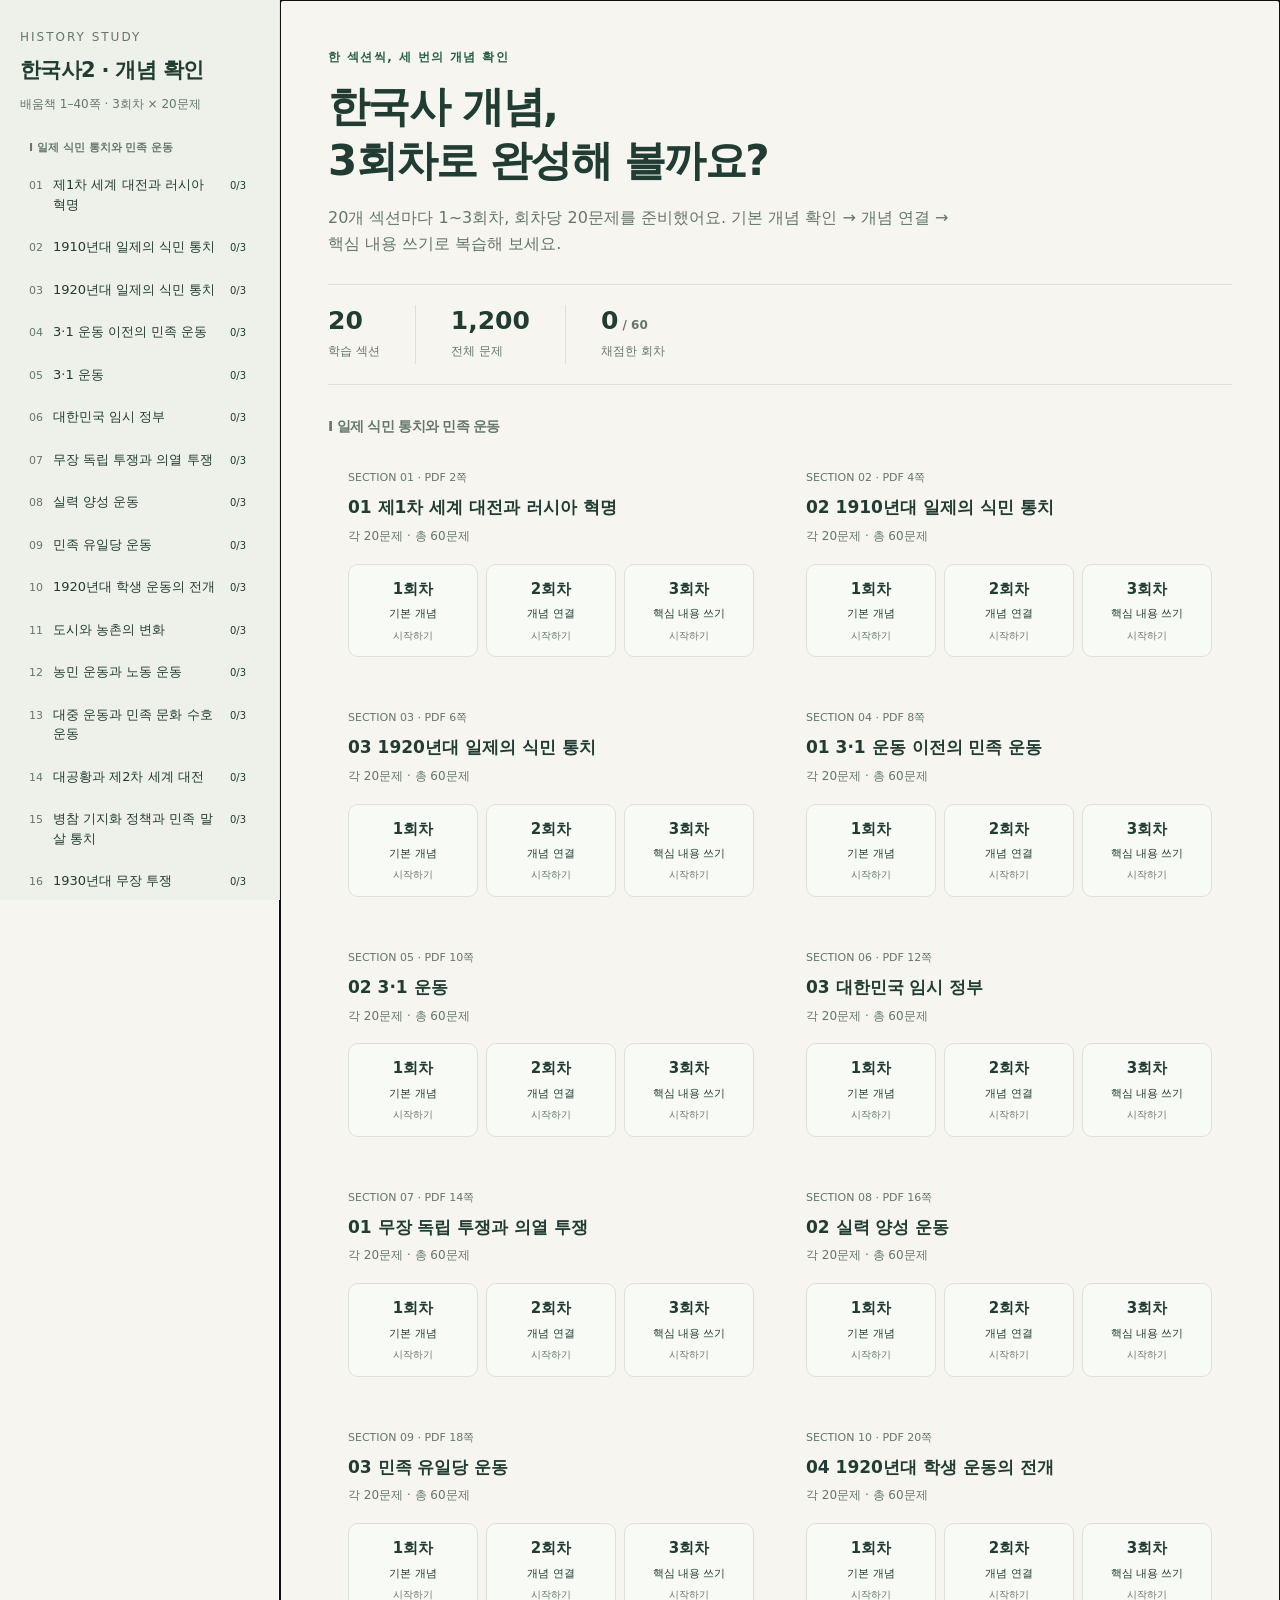
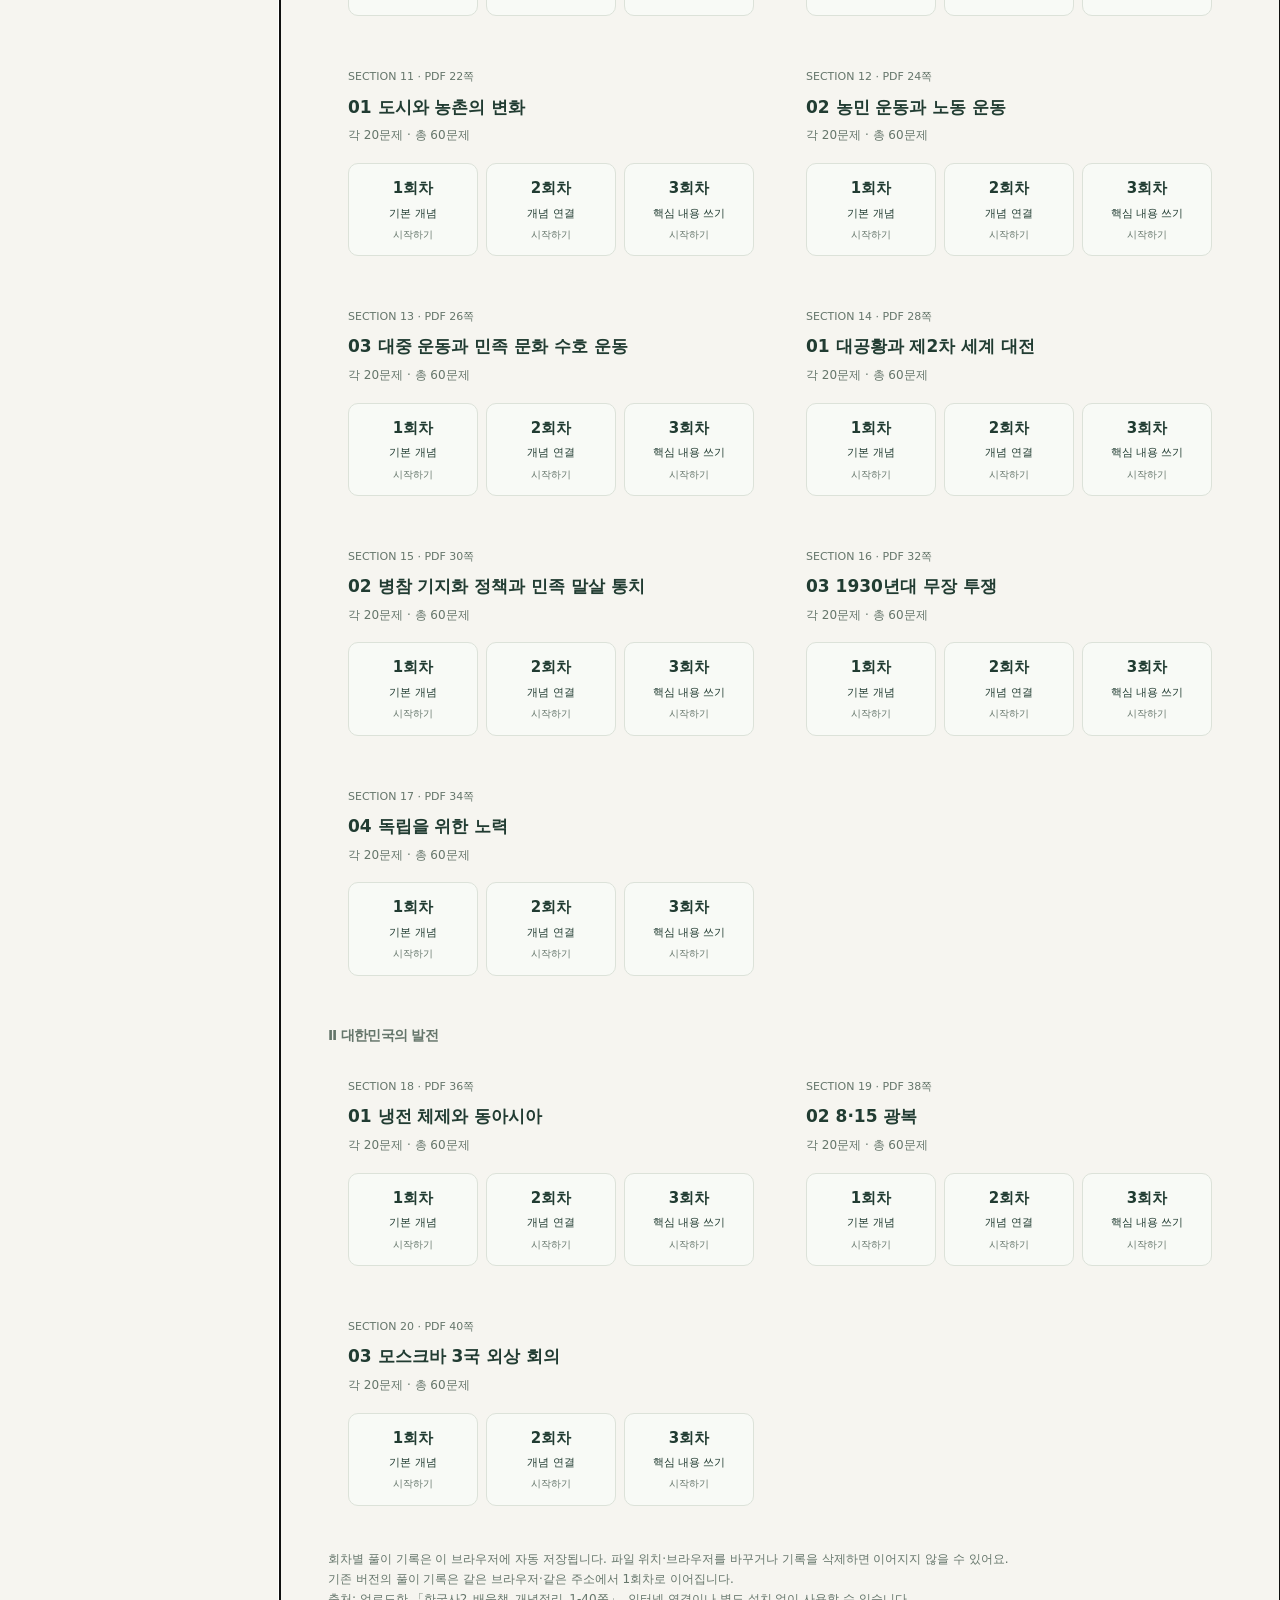
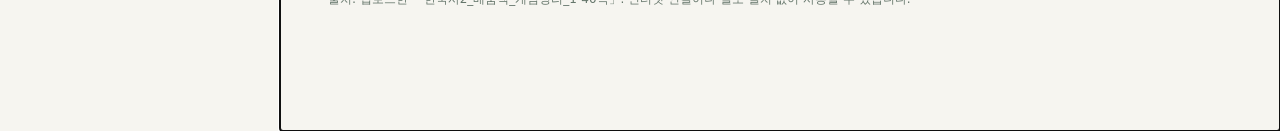
==== commit e496913c: "feat: expand history quiz to three rounds per section" ====
--- a/korean-history-quiz/index.html
+++ b/korean-history-quiz/index.html
@@ -1,48 +1,236 @@
 <!DOCTYPE html>
 <html lang="ko">
 <head>
-<meta charset="UTF-8"><meta name="viewport" content="width=device-width,initial-scale=1">
-<title>한국사2 · 개념 확인 400</title>
-<style>
-:root{--ink:#213c32;--muted:#65766b;--green:#286047;--pale:#e9f0e9;--paper:#f6f5f0;--line:#dce2d9;--red:#a13931}*{box-sizing:border-box}body{margin:0;background:var(--paper);color:var(--ink);font-family:system-ui,-apple-system,'Malgun Gothic',sans-serif;line-height:1.65}button,input,select{font:inherit}button{cursor:pointer}button:disabled{cursor:default;opacity:.6}button:focus-visible,a:focus-visible,summary:focus-visible,select:focus-visible,input:focus-visible{outline:3px solid #d79832;outline-offset:3px}button{border:1px solid var(--line);border-radius:10px;background:#fff;color:var(--ink);padding:10px 16px}button:hover{border-color:var(--green)}.primary{background:var(--green);color:white;border-color:var(--green)}.layout{display:grid;grid-template-columns:280px 1fr;min-height:100vh}aside{height:100vh;position:sticky;top:0;padding:28px 20px;background:#eef1e9;border-right:1px solid var(--line);overflow:auto}.brand{font-size:21px;font-weight:800;letter-spacing:-.7px;display:block;width:100%;text-align:left;background:none;border:0;padding:0}.brand small{display:block;font-size:12px;letter-spacing:2px;color:var(--muted);font-weight:500;margin-bottom:5px}.side-note{font-size:12px;color:var(--muted);margin:8px 0 22px}.navbtn{display:flex;gap:10px;align-items:baseline;text-align:left;width:100%;font-size:13px;border:0;padding:10px 9px;margin:3px 0;background:transparent;line-height:1.5}.navbtn .num{color:var(--muted);font-size:11px;flex:none}.navbtn.active{background:var(--green);color:#fff}.navbtn.active .num{color:#d0e0d0}.navgroup{font-size:11px;color:var(--muted);margin:24px 9px 8px;font-weight:700}.done{margin-left:auto;font-size:11px;white-space:nowrap}main{width:100%;max-width:1140px;margin:0 auto;padding:48px 48px 110px}.eyebrow{font-size:12px;letter-spacing:1.4px;font-weight:700;color:var(--green)}h1{font-size:clamp(28px,4vw,42px);line-height:1.3;letter-spacing:-1.6px;margin:12px 0 16px}h2{font-size:23px;line-height:1.4;letter-spacing:-.7px}.intro{max-width:640px;color:var(--muted);margin-bottom:26px}.stats{display:flex;gap:0;margin:26px 0 32px;padding:20px 0;border-top:1px solid var(--line);border-bottom:1px solid var(--line)}.stat{padding-right:35px;margin-right:35px;border-right:1px solid var(--line)}.stat:last-child{border:0;margin:0;padding:0}.stat strong{font-size:25px;display:block;line-height:1.3}.stat span{font-size:12px;color:var(--muted)}.section-label{font-size:14px;margin:30px 0 13px;color:var(--muted)}.grid{display:grid;grid-template-columns:repeat(2,minmax(0,1fr));gap:12px}.tile{padding:20px;text-align:left;border-radius:14px;min-height:155px;display:flex;flex-direction:column;align-items:flex-start;transition:transform .12s,box-shadow .12s}.tile:hover{transform:translateY(-2px);box-shadow:0 5px 16px #213c3210}.tile small{color:var(--muted);font-size:11px}.tile strong{font-size:17px;line-height:1.5;margin:8px 0 16px}.tile footer{display:flex;justify-content:space-between;width:100%;font-size:12px;color:var(--green);margin-top:auto}.meta{font-size:12px;color:var(--muted)}.toolbar{display:flex;gap:8px;flex-wrap:wrap;margin:22px 0}.toolbar button{font-size:13px}.progress{height:5px;background:var(--line);border-radius:9px;margin:16px 0 8px;overflow:hidden}.progress i{display:block;background:var(--green);height:100%;transition:width .2s}.progress-text{font-size:12px;color:var(--muted)}.question{background:white;border:1px solid var(--line);border-radius:14px;padding:24px;margin:14px 0;break-inside:avoid}.qtop{font-size:11px;color:var(--muted);display:flex;gap:10px;align-items:center;margin-bottom:10px}.qno{font-weight:800;letter-spacing:1px;color:var(--green)}.qtext{font-size:17px;font-weight:650;line-height:1.75;margin:0 0 18px;display:block}.short{display:block;width:100%;max-width:520px;padding:12px 14px;border:1px solid #bbc8bd;border-radius:9px;background:#fcfdfb;font-size:16px;color:var(--ink)}.short:disabled{opacity:1;color:var(--ink);background:#f3f4f0}.ox{display:flex;gap:10px;flex-wrap:wrap}.choice{position:relative;display:flex;align-items:center;gap:10px;border:1px solid var(--line);border-radius:9px;padding:10px 20px;cursor:pointer;min-width:120px}.choice:has(input:checked){border-color:var(--green);background:var(--pale)}.choice input{accent-color:var(--green);width:18px;height:18px}.choice b{font-size:20px}.choice span{font-size:13px}.feedback{border-top:1px solid var(--line);margin-top:20px;padding-top:16px;font-size:14px}.feedback p{margin:8px 0 0;font-size:13px;color:var(--muted);overflow-wrap:anywhere}.correct{color:var(--green)}.wrong{color:var(--red)}.question.miss{border-color:#d8aba6}.badge{display:inline-block;font-size:11px;font-weight:700;border-radius:20px;padding:2px 10px;background:var(--pale);margin-left:auto}.miss .badge{background:#f8e9e6;color:var(--red)}.result{padding:22px 24px;border:1px solid #afc7b4;border-radius:14px;background:var(--pale);margin:20px 0}.result strong{font-size:27px}.result p{margin:4px 0;font-size:14px}.bottom{position:fixed;bottom:0;left:280px;right:0;background:#f6f5f0f5;border-top:1px solid var(--line);padding:14px 32px;display:flex;justify-content:center;gap:16px;align-items:center;z-index:5;backdrop-filter:blur(8px)}.bottom span{font-size:13px}.bottom button{min-width:140px}.empty{padding:40px;text-align:center;color:var(--muted)}details{border:1px solid var(--line);padding:16px 20px;border-radius:12px;margin-top:30px;background:#eeefe9}summary{font-size:14px;font-weight:650;cursor:pointer}pre{font:13px/1.9 system-ui,sans-serif;white-space:pre-wrap;overflow-wrap:anywhere;margin:20px 0 0}.mobile{display:none}.save-note{font-size:12px;color:var(--muted);margin-top:24px}.back{padding:0;border:0;background:none;color:var(--muted);font-size:13px;margin-bottom:20px}.footnav{display:flex;justify-content:space-between;gap:10px;margin-top:24px}.footnav button{font-size:13px}.skip{position:absolute;top:-80px;left:10px;z-index:20;background:#fff;padding:10px}.skip:focus{top:10px}[hidden]{display:none!important}
+<meta charset="UTF-8">
+<meta name="viewport" content="width=device-width,initial-scale=1">
+<meta name="description" content="한국사2 배움책 개념 확인. 20개 섹션, 섹션별 3회차, 회차당 20문제. 총 1,200문제.">
+<title>한국사2 · 개념 확인 1,200</title>
+<link rel="icon" href="data:,">
+<style>:root{--ink:#213c32;--muted:#65766b;--green:#286047;--pale:#e9f0e9;--paper:#f6f5f0;--line:#dce2d9;--red:#a13931}*{box-sizing:border-box}body{margin:0;background:var(--paper);color:var(--ink);font-family:system-ui,-apple-system,'Malgun Gothic',sans-serif;line-height:1.65}button,input,select{font:inherit}button{cursor:pointer}button:disabled{cursor:default;opacity:.6}button:focus-visible,a:focus-visible,summary:focus-visible,select:focus-visible,input:focus-visible{outline:3px solid #d79832;outline-offset:3px}button{border:1px solid var(--line);border-radius:10px;background:#fff;color:var(--ink);padding:10px 16px}button:hover{border-color:var(--green)}.primary{background:var(--green);color:white;border-color:var(--green)}.layout{display:grid;grid-template-columns:280px 1fr;min-height:100vh}aside{height:100vh;position:sticky;top:0;padding:28px 20px;background:#eef1e9;border-right:1px solid var(--line);overflow:auto}.brand{font-size:21px;font-weight:800;letter-spacing:-.7px;display:block;width:100%;text-align:left;background:none;border:0;padding:0}.brand small{display:block;font-size:12px;letter-spacing:2px;color:var(--muted);font-weight:500;margin-bottom:5px}.side-note{font-size:12px;color:var(--muted);margin:8px 0 22px}.navbtn{display:flex;gap:10px;align-items:baseline;text-align:left;width:100%;font-size:13px;border:0;padding:10px 9px;margin:3px 0;background:transparent;line-height:1.5}.navbtn .num{color:var(--muted);font-size:11px;flex:none}.navbtn.active{background:var(--green);color:#fff}.navbtn.active .num{color:#d0e0d0}.navgroup{font-size:11px;color:var(--muted);margin:24px 9px 8px;font-weight:700}.done{margin-left:auto;font-size:11px;white-space:nowrap}main{width:100%;max-width:1140px;margin:0 auto;padding:48px 48px 110px}.eyebrow{font-size:12px;letter-spacing:1.4px;font-weight:700;color:var(--green)}h1{font-size:clamp(28px,4vw,42px);line-height:1.3;letter-spacing:-1.6px;margin:12px 0 16px}h2{font-size:23px;line-height:1.4;letter-spacing:-.7px}.intro{max-width:640px;color:var(--muted);margin-bottom:26px}.stats{display:flex;gap:0;margin:26px 0 32px;padding:20px 0;border-top:1px solid var(--line);border-bottom:1px solid var(--line)}.stat{padding-right:35px;margin-right:35px;border-right:1px solid var(--line)}.stat:last-child{border:0;margin:0;padding:0}.stat strong{font-size:25px;display:block;line-height:1.3}.stat span{font-size:12px;color:var(--muted)}.section-label{font-size:14px;margin:30px 0 13px;color:var(--muted)}.grid{display:grid;grid-template-columns:repeat(2,minmax(0,1fr));gap:12px}.tile{padding:20px;text-align:left;border-radius:14px;min-height:155px;display:flex;flex-direction:column;align-items:flex-start;transition:transform .12s,box-shadow .12s}.tile:hover{transform:translateY(-2px);box-shadow:0 5px 16px #213c3210}.tile small{color:var(--muted);font-size:11px}.tile strong{font-size:17px;line-height:1.5;margin:8px 0 16px}.tile footer{display:flex;justify-content:space-between;width:100%;font-size:12px;color:var(--green);margin-top:auto}.meta{font-size:12px;color:var(--muted)}.toolbar{display:flex;gap:8px;flex-wrap:wrap;margin:22px 0}.toolbar button{font-size:13px}.progress{height:5px;background:var(--line);border-radius:9px;margin:16px 0 8px;overflow:hidden}.progress i{display:block;background:var(--green);height:100%;transition:width .2s}.progress-text{font-size:12px;color:var(--muted)}.question{background:white;border:1px solid var(--line);border-radius:14px;padding:24px;margin:14px 0;break-inside:avoid}.qtop{font-size:11px;color:var(--muted);display:flex;gap:10px;align-items:center;margin-bottom:10px}.qno{font-weight:800;letter-spacing:1px;color:var(--green)}.qtext{font-size:17px;font-weight:650;line-height:1.75;margin:0 0 18px;display:block}.short{display:block;width:100%;max-width:520px;padding:12px 14px;border:1px solid #bbc8bd;border-radius:9px;background:#fcfdfb;font-size:16px;color:var(--ink)}.short:disabled{opacity:1;color:var(--ink);background:#f3f4f0}.ox{display:flex;gap:10px;flex-wrap:wrap}.choice{position:relative;display:flex;align-items:center;gap:10px;border:1px solid var(--line);border-radius:9px;padding:10px 20px;cursor:pointer;min-width:120px}.choice:has(input:checked){border-color:var(--green);background:var(--pale)}.choice input{accent-color:var(--green);width:18px;height:18px}.choice b{font-size:20px}.choice span{font-size:13px}.feedback{border-top:1px solid var(--line);margin-top:20px;padding-top:16px;font-size:14px}.feedback p{margin:8px 0 0;font-size:13px;color:var(--muted);overflow-wrap:anywhere}.correct{color:var(--green)}.wrong{color:var(--red)}.question.miss{border-color:#d8aba6}.badge{display:inline-block;font-size:11px;font-weight:700;border-radius:20px;padding:2px 10px;background:var(--pale);margin-left:auto}.miss .badge{background:#f8e9e6;color:var(--red)}.result{padding:22px 24px;border:1px solid #afc7b4;border-radius:14px;background:var(--pale);margin:20px 0}.result strong{font-size:27px}.result p{margin:4px 0;font-size:14px}.bottom{position:fixed;bottom:0;left:280px;right:0;background:#f6f5f0f5;border-top:1px solid var(--line);padding:14px 32px;display:flex;justify-content:center;gap:16px;align-items:center;z-index:5;backdrop-filter:blur(8px)}.bottom span{font-size:13px}.bottom button{min-width:140px}.empty{padding:40px;text-align:center;color:var(--muted)}details{border:1px solid var(--line);padding:16px 20px;border-radius:12px;margin-top:30px;background:#eeefe9}summary{font-size:14px;font-weight:650;cursor:pointer}pre{font:13px/1.9 system-ui,sans-serif;white-space:pre-wrap;overflow-wrap:anywhere;margin:20px 0 0}.mobile{display:none}.save-note{font-size:12px;color:var(--muted);margin-top:24px}.back{padding:0;border:0;background:none;color:var(--muted);font-size:13px;margin-bottom:20px}.footnav{display:flex;justify-content:space-between;gap:10px;margin-top:24px}.footnav button{font-size:13px}.skip{position:absolute;top:-80px;left:10px;z-index:20;background:#fff;padding:10px}.skip:focus{top:10px}[hidden]{display:none!important}
 @media(max-width:1050px){main{padding:35px 28px 110px}.layout{grid-template-columns:245px 1fr}aside{padding:25px 14px}.bottom{left:245px}.grid{grid-template-columns:1fr}}
 @media(max-width:720px){.layout{display:block}aside{display:none}main{padding:26px 18px 105px}.mobile{display:flex;gap:10px;background:#eef1e9;padding:12px 18px;border-bottom:1px solid var(--line);align-items:center}.mobile button{padding:8px 10px;white-space:nowrap;font-size:13px}.mobile select{width:100%;min-width:0;padding:9px;border:1px solid var(--line);border-radius:8px;color:var(--ink);background:white;font-size:13px}.bottom{left:0;padding:12px 18px;justify-content:space-between}.bottom button{min-width:130px}.stat{padding-right:22px;margin-right:22px}.question{padding:20px 17px}.qtext{font-size:16px}h1{font-size:31px}.tile{min-height:140px}.intro{font-size:14px}}
 @media(prefers-reduced-motion:reduce){*{transition:none!important}}
 @media print{aside,.mobile,.bottom,.toolbar,.back,.footnav,.save-note{display:none!important}.layout{display:block}main{padding:0;max-width:none}.question{break-inside:avoid}details{display:none}body{background:white}}
+.rounds{display:grid;grid-template-columns:repeat(3,minmax(0,1fr));gap:8px;width:100%}
+.round-button{display:flex;flex-direction:column;align-items:center;text-align:center;gap:4px;padding:12px 5px;min-width:0;background:#f8faf6}
+.round-button b{font-size:15px}.round-button span{font-size:11px;overflow-wrap:anywhere}.round-button small{font-size:10px;color:var(--muted)}
+.round-button.selected{background:var(--green);color:white;border-color:var(--green)}.round-button.selected small{color:#dfeddf}
+.quiz-rounds{margin:25px 0}.quiz-rounds .round-button{padding:15px 8px}.quiz-rounds .round-button span{font-size:13px}.quiz-rounds .round-button small{font-size:12px}
+.tile h3{font-size:17px;line-height:1.5;margin:8px 0 6px}.tile-note{font-size:12px;color:var(--muted);margin:0 0 17px}.tile .rounds{margin-top:auto}
+.round-heading{font-size:22px;margin:22px 0 10px}.qtext{white-space:pre-line}.options{display:grid;gap:9px}.options .choice{padding:12px 15px;min-width:0}.choice input{flex:none}.choice-number{font-size:11px!important;border:1px solid var(--line);border-radius:50%;width:22px;height:22px;flex:none;text-align:center;line-height:20px}
+.round-footnav{padding-top:8px}.navbtn .done{font-size:10px;min-width:20px}.tile:hover{transform:none;box-shadow:none}
+@media(max-width:720px){.quiz-rounds{gap:6px}.quiz-rounds .round-button{padding:12px 4px}.quiz-rounds .round-button span{font-size:11px}.quiz-rounds .round-button small{font-size:10px}.options .choice{padding:12px}.round-heading{font-size:20px}}
+@media print{.rounds{display:none!important}}
 </style>
 </head>
 <body>
 <a class="skip" href="#main">문제 영역으로 이동</a>
 <div class="mobile"><button id="mobile-home">전체 섹션</button><select id="mobile-select" aria-label="학습할 섹션 선택"></select></div>
-<div class="layout"><aside><button class="brand" id="brand"><small>HISTORY STUDY</small>한국사2 · 개념 확인</button><p class="side-note">배움책 1–40쪽 · 섹션별 20문제</p><nav id="nav" aria-label="섹션 목록"></nav></aside><main id="main" tabindex="-1"></main></div>
+<div class="layout">
+  <aside>
+    <button class="brand" id="brand"><small>HISTORY STUDY</small>한국사2 · 개념 확인</button>
+    <p class="side-note">배움책 1–40쪽 · 3회차 × 20문제</p>
+    <nav id="nav" aria-label="섹션 목록"></nav>
+  </aside>
+  <main id="main" tabindex="-1"></main>
+</div>
 <div id="bottom" class="bottom" hidden></div>
 <noscript><p style="padding:24px">문제를 풀려면 브라우저에서 JavaScript를 허용해 주세요. 내려받은 HTML 파일을 Chrome, Edge 또는 Safari로 열 수 있습니다.</p></noscript>
-<script id="quiz-data" type="application/json">[{"id": 1, "title": "01 제1차 세계 대전과 러시아 혁명", "meta": "1 일제의 식민지 지배 정책 | 교과서 12~13쪽 | PDF 2쪽", "source": "> 1 일제의 식민지 지배 정책 | 교과서 12~13쪽 | PDF 2쪽  \n> 핵심 개념: 제1차 세계 대전, 파리 강화 회의, 민족 자결주의, 러시아 혁명, 5·4 운동, 치안 유지법  \n\n### 1. 제1차 세계 대전과 전후 처리\n\n#### 1) 제1차 세계 대전\n- 배경  \n  - 제국주의 국가들이 식민지를 두고 갈등  \n  - 3국 동맹(독일, 오스트리아·헝가리, 이탈리아)와/과 3국 협상(영국, 러시아, 프랑스) 대립  \n- 전개  \n  - 연합국(협상국): 영국, 프랑스, 러시아, 일본, 중국, 미국 등  \n  - 동맹국: 독일, 오스트리아·헝가리 제국, 오스만 제국 등  \n  - 미국 참전 후 연합국 측이 유리해짐. → 독일 항복(1918)  \n\n#### 2) 전후 처리\n① 파리 강화 회의  \n- 제1차 세계 대전의 전후 처리를 위한 회의  \n- 14개조 평화 원칙: 미국 대통령 윌슨이 전후 처리 원칙으로 주장  \n  → 민족 자결주의이/가 식민 지배를 받던 약소민족에게 독립 희망, 승전국의 식민지에는 적용되지 않음.  \n\n> 한국 국민과 한국은 일본이 대한 제국을 ‘합병’하고자 1910년 8월 22일 체결한 조약을 (파리) 강화 회의에서 무효화하거나 폐지하여 한국을 일본에서 해방하고 독립 자주국으로 재건할 것을 요구합니다.  \n> — 「파리 강화 회의에 제출한 청원서」  \n\n② 베르사유 조약  \n- 독일 모든 해외 식민지 상실, 막대한 배상금  \n- 베르사유 체제: 베르사유 조약을 바탕으로 형성된 새로운 국제 질서  \n\n> [베르사유 조약(1919)]  \n> 119. 독일은 연합국과 그 협력국을 위해 해외의 모든 소유물과 권리를 포기한다.  \n> 231. 독일은 독일과 그 동맹이 일으킨 전쟁으로 연합국과 그 협력국 정부, 국민이 입은 모든 피해에 대한 책임이 독일과 그 동맹에게 있음을 받아들여야 한다.  \n\n#### 3) 러시아 혁명\n① 배경: 연합국으로 참전하였으나 잇따른 패배로 국민 불만 고조  \n\n② 전개  \n- 러시아 혁명으로 사회주의 국가인 소비에트 러시아 성립  \n- 정권을 잡은 레닌 주도로 사회주의에 따른 정책 추진  \n\n③ 소련 수립  \n- 혁명 후: 독일과 강화 조약, 코민테른 수립, 사회주의적 개혁 추진  \n- 소비에트 사회주의 공화국(소련) 수립(1922)  \n\n> [극동 인민 대표 회의 결정 사항]  \n> 조선은 농업국으로 일반 민중이 민족 운동에 공감하고 있다. 이에 계급 운동자는 독립운동을 후원하고, 임시 정부를 도와 독립 달성에 노력하여야 한다는 데 의견이 일치하였다.  \n> — 『몽양 여운형 전집』  \n\n### 2. 제1차 세계 대전 이후 동아시아의 변화\n\n#### 1) 중국\n① 일본이 중국에 21개조 요구 강요(1915)  \n\n② 5·4 운동(1919): 산둥반도 이권 반환, 21개조 요구 철폐 요구  \n\n③ 워싱턴 회의: 일본 팽창 저지, 중국 내 이해관계 조정, 해군 군비 축소 목적 → 일본은 산둥반도 이권 반환, 해군력 축소  \n\n#### 2) 일본\n① 제1차 세계 대전 중 전쟁 물자 판매로 호황 → 전후 불황 시작  \n\n② 노동 운동 및 사회주의 확산 → 일본 공산당 결성  \n\n③ 치안 유지법(1925) 제정: 일본 및 식민지 한국의 사회주의 탄압", "questions": [{"type": "short", "q": "제1차 세계 대전 전 독일, 오스트리아·헝가리 제국, 이탈리아가 맺은 동맹은?", "answers": ["3국 동맹", "삼국 동맹"], "explanation": "문서 확인: 3국 동맹(독일, 오스트리아·헝가리, 이탈리아)와/과 3국 협상(영국, 러시아, 프랑스) 대립"}, {"type": "short", "q": "제1차 세계 대전에서 참전 후 연합국에 유리한 전세를 만든 나라는?", "answers": ["미국"], "explanation": "문서 확인: 연합국(협상국): 영국, 프랑스, 러시아, 일본, 중국, 미국 등"}, {"type": "short", "q": "제1차 세계 대전의 전후 처리를 위해 열린 회의는?", "answers": ["파리 강화 회의"], "explanation": "문서 확인: 한국 국민과 한국은 일본이 대한 제국을 ‘합병’하고자 1910년 8월 22일 체결한 조약을 (파리) 강화 회의에서 무효화하거나 폐지하여 한국을 일본에서 해방하고 독립 자주국으로 재건할 것을 요구합니다."}, {"type": "short", "q": "윌슨의 14개조 평화 원칙에 포함된, 민족이 스스로 운명을 결정한다는 원칙은?", "answers": ["민족 자결주의"], "explanation": "문서 확인: → 민족 자결주의이/가 식민 지배를 받던 약소민족에게 독립 희망, 승전국의 식민지에는 적용되지 않음."}, {"type": "short", "q": "제1차 세계 대전 후 독일의 배상금과 식민지 포기를 규정한 조약은?", "answers": ["베르사유 조약"], "explanation": "문서 확인: 베르사유 체제: 베르사유 조약을 바탕으로 형성된 새로운 국제 질서"}, {"type": "short", "q": "러시아 혁명 후 정권을 잡고 사회주의 정책을 추진한 인물은?", "answers": ["레닌"], "explanation": "문서 확인: 정권을 잡은 레닌 주도로 사회주의에 따른 정책 추진"}, {"type": "short", "q": "소비에트 사회주의 공화국 연방의 약칭은?", "answers": ["소련"], "explanation": "문서 확인: 소비에트 사회주의 공화국(소련) 수립(1922)"}, {"type": "short", "q": "1919년 중국에서 산둥반도 이권 반환 등을 요구한 운동은?", "answers": ["5·4 운동", "5월 4일 운동"], "explanation": "문서 확인: 5·4 운동(1919): 산둥반도 이권 반환, 21개조 요구 철폐 요구"}, {"type": "short", "q": "일본의 팽창 저지와 해군 군비 축소 등을 논의한 회의는?", "answers": ["워싱턴 회의"], "explanation": "문서 확인: 워싱턴 회의: 일본 팽창 저지, 중국 내 이해관계 조정, 해군 군비 축소 목적 → 일본은 산둥반도 이권 반환, 해군력 축소"}, {"type": "short", "q": "1925년 일본과 식민지 한국의 사회주의 탄압에 이용된 법은?", "answers": ["치안 유지법"], "explanation": "문서 확인: 치안 유지법(1925) 제정: 일본 및 식민지 한국의 사회주의 탄압"}, {"type": "ox", "q": "제1차 세계 대전의 배경에는 제국주의 국가들의 식민지 경쟁이 있었다.", "answers": ["O"], "explanation": "식민지를 둘러싼 제국주의 국가들의 갈등이 전쟁의 배경이었다."}, {"type": "ox", "q": "영국·러시아·프랑스는 3국 협상을 이루었다.", "answers": ["O"], "explanation": "3국 동맹에 맞선 3국 협상의 구성국이다."}, {"type": "ox", "q": "독일은 1918년에 항복하였다.", "answers": ["O"], "explanation": "미국 참전 이후 연합국이 유리해졌고 1918년 독일이 항복하였다."}, {"type": "ox", "q": "민족 자결주의는 승전국의 식민지에도 빠짐없이 적용되었다.", "answers": ["X"], "explanation": "민족 자결주의는 승전국의 식민지에는 적용되지 않았다."}, {"type": "ox", "q": "베르사유 체제는 베르사유 조약을 바탕으로 형성되었다.", "answers": ["O"], "explanation": "베르사유 조약을 기초로 새로운 국제 질서가 만들어졌다."}, {"type": "ox", "q": "러시아는 제1차 세계 대전에서 동맹국 편으로 참전하였다.", "answers": ["X"], "explanation": "러시아는 연합국으로 참전하였다."}, {"type": "ox", "q": "러시아 혁명 이후 독일과의 강화 조약이 체결되었다.", "answers": ["O"], "explanation": "혁명 후 독일과 강화 조약을 맺고 사회주의적 개혁을 추진하였다."}, {"type": "ox", "q": "일본은 중국에 21개조 요구를 강요하였다.", "answers": ["O"], "explanation": "일본은 1915년 중국에 21개조 요구를 강요하였다."}, {"type": "ox", "q": "워싱턴 회의 결과 일본은 산둥반도의 이권을 더 확대하였다.", "answers": ["X"], "explanation": "일본은 산둥반도 이권을 반환하고 해군력을 축소하였다."}, {"type": "ox", "q": "일본은 제1차 세계 대전 중 전쟁 물자 판매로 불황만 겪었다.", "answers": ["X"], "explanation": "전쟁 중에는 물자 판매로 호황을 누렸으나 전후 불황이 시작되었다."}]}, {"id": 2, "title": "02 1910년대 일제의 식민 통치", "meta": "1 일제의 식민지 지배 정책 | 교과서 14~15쪽 | PDF 4쪽", "source": "> 1 일제의 식민지 지배 정책 | 교과서 14~15쪽 | PDF 4쪽  \n> 핵심 개념: 조선 총독부, 무단 통치, 헌병 경찰 제도, 토지 조사 사업, 회사령  \n\n### 1. 무단 통치(헌병 경찰 통치)\n\n#### 1) 식민 통치 조직\n① 중앙: 조선 총독부  \n- 조선 총독: 식민 통치의 최고 권력자, 입법·행정·사법 및 군사권 장악, 군인 출신  \n- 정무총감(행정), 경무총감(치안), 중추원(한국인의 정치 참여 선전)  \n\n② 지방: 전국 13도 편성, 부·군·면 설치  \n\n#### 2) 헌병 경찰 통치\n① 헌병이 일반 경찰 업무와 행정 업무까지 처리  \n\n② 정식 재판 없이 한국인에게 벌금·구류 등의 처분 가능  \n\n③ 조선 태형령(1912): 한국인에 한하여 적용  \n\n> [조선 태형령]  \n> 제1조 3개월 이하의 징역 또는 구류에 처하는 자는 상황에 따라 태형에 처할 수 있다.  \n> 제7조 ① 태형은 30태 이하는 1회에 집행하고, 다시 30태까지 증가할 때마다 1회를 추가한다.  \n> 제13조 이 명령은 조선인에게만 적용한다.  \n> — 『조선 총독부 제령』 13호(1912. 3. 18.)  \n\n#### 3) 언론·집회·결사의 자유 제한\n① 언론·출판·집회·결사의 자유 제한  \n\n② 신문과 잡지 발행 금지, 각종 정치 단체 해산  \n\n#### 4) 교육\n① 식민 통치에 복종시키기 위한 교육과 일본어 보급 중시  \n\n② 보통 교육·실업 교육 위주  \n\n③ 보통학교 수업 연한 4년(일본보다 짧음.)  \n\n④ 교원에게도 제복과 칼을 착용하게 하여 위압적 분위기 조성  \n\n### 2. 1910년대 일제의 경제 침탈\n\n#### 1) 토지 조사 사업\n① 강제 병합 직후 임시 토지 조사국 설치, 토지 조사령(1912) 공포  \n\n② 목적: 명목상 근대적 토지 소유권 확립  \n  → 실제로는 토지세의 안정적 확보로 식민지 통치 자금 마련, 일본인 토지 확보 목적  \n\n③ 과정: 토지 소유주가 직접 신고하는 방식 채택  \n- 소유권 불분명한 토지를 조선 총독부 소유로 전환  \n- 동양 척식 주식회사, 일본인 농업 이주민에게 불하  \n\n④ 결과  \n- 지대 내면 경작할 수 있던 관행 부정, 소유권만 인정 → 지주 권한 강화  \n- 경작하던 토지를 잃은 농민 → 소작농 전락하거나 만주나 연해주로 이주  \n\n> [토지 조사령]  \n> 제1조 토지의 조사 및 측량은 이 명령에 따른다.  \n> 제4조 토지의 소유자는 조선 총독이 정하는 기간 내에 그 주소, 성명·명칭 및 소유지의 소재, 지목, 자번호, 사방의 경계, 등급, 지적, 결수를 임시 토지 조사 국장에게 신고하여야 한다.  \n> — 『조선 총독부 제령』 2호(1912. 8. 13.)  \n\n#### 2) 산업 및 자원 침탈\n① 회사령(1910)  \n- 회사 설립 시 조선 총독 허가 필요  \n- 한국인 자본 축적 차단, 일본의 원료 공급지 및 상품 시장화  \n\n② 어업령, 조선 광업령: 경제 활동 허가제로 전환, 자원 독점  \n\n③ 철도, 도로, 항구 건설 → 자원 수탈  \n\n> [회사령]  \n> 1. 회사의 설립은 조선 총독의 허가를 받아야 한다.  \n> 2. 조선 외에서 설립한 회사가 조선에 본점이나 지점을 설치하고자 하는 때에는 조선 총독의 허가를 받아야 한다.  \n> — 『조선 총독부 제령』 13호(1910. 12. 29.)", "questions": [{"type": "short", "q": "1910년대 일제의 식민 통치 방식은 무엇인가?", "answers": ["무단 통치", "헌병 경찰 통치"], "explanation": "문서 확인: 1. 무단 통치(헌병 경찰 통치)"}, {"type": "short", "q": "입법·행정·사법·군사권을 장악한 식민 통치의 최고 권력자는?", "answers": ["조선 총독"], "explanation": "문서 확인: 조선 총독: 식민 통치의 최고 권력자, 입법·행정·사법 및 군사권 장악, 군인 출신"}, {"type": "short", "q": "조선 총독부에서 치안 업무를 담당한 직책은?", "answers": ["경무총감"], "explanation": "문서 확인: 정무총감(행정), 경무총감(치안), 중추원(한국인의 정치 참여 선전)"}, {"type": "short", "q": "1910년대 일제가 전국을 나눈 도의 수는?", "answers": ["13", "13도", "13개"], "explanation": "문서 확인: 지방: 전국 13도 편성, 부·군·면 설치"}, {"type": "short", "q": "헌병이 일반 경찰 업무까지 담당한 제도는?", "answers": ["헌병 경찰 제도", "헌병 경찰제"], "explanation": "헌병 경찰 제도 아래 헌병은 일반 경찰 업무와 행정 업무까지 맡았다."}, {"type": "short", "q": "1912년 한국인에게만 적용한 태형 관련 법령은?", "answers": ["조선 태형령"], "explanation": "문서 확인: 조선 태형령(1912): 한국인에 한하여 적용"}, {"type": "short", "q": "1910년대 보통학교의 수업 연한은 몇 년이었는가?", "answers": ["4", "4년"], "explanation": "문서 확인: 보통학교 수업 연한 4년(일본보다 짧음.)"}, {"type": "short", "q": "1912년 토지 조사 사업의 근거로 공포한 법령은?", "answers": ["토지 조사령"], "explanation": "문서 확인: 강제 병합 직후 임시 토지 조사국 설치, 토지 조사령(1912) 공포"}, {"type": "short", "q": "조선 총독부 소유로 바뀐 토지를 불하받은 대표적 일본 회사는?", "answers": ["동양 척식 주식회사"], "explanation": "문서 확인: 동양 척식 주식회사, 일본인 농업 이주민에게 불하"}, {"type": "short", "q": "1910년 회사 설립에 총독의 허가를 받도록 한 법령은?", "answers": ["회사령"], "explanation": "회사령은 회사 설립에 조선 총독의 허가를 받도록 규정하였다."}, {"type": "ox", "q": "조선 총독은 군인 출신이었다.", "answers": ["O"], "explanation": "1910년대 총독은 군인 출신으로 광범위한 권력을 행사하였다."}, {"type": "ox", "q": "중추원은 한국인의 정치 참여를 선전하는 데 이용되었다.", "answers": ["O"], "explanation": "일제는 중추원을 한국인의 정치 참여를 내세우는 기구로 활용하였다."}, {"type": "ox", "q": "헌병 경찰은 반드시 정식 재판을 거쳐야 벌금 처분을 할 수 있었다.", "answers": ["X"], "explanation": "정식 재판 없이도 한국인에게 벌금·구류 등의 처분을 할 수 있었다."}, {"type": "ox", "q": "1910년대에는 언론·출판·집회·결사의 자유가 보장되었다.", "answers": ["X"], "explanation": "일제는 이러한 자유를 제한하고 정치 단체를 해산하였다."}, {"type": "ox", "q": "일제는 보통 교육과 실업 교육 위주의 교육을 실시하였다.", "answers": ["O"], "explanation": "식민 통치에 복종시키기 위한 교육과 일본어 보급을 중시하였다."}, {"type": "ox", "q": "학교 교원에게도 제복과 칼을 착용하게 하였다.", "answers": ["O"], "explanation": "교원에게까지 제복과 칼을 착용시켜 위압적 분위기를 조성하였다."}, {"type": "ox", "q": "토지 조사 사업은 토지 소유주가 직접 신고하는 방식이었다.", "answers": ["O"], "explanation": "토지 소유자가 토지 정보를 신고하도록 하였다."}, {"type": "ox", "q": "소유권이 불분명한 토지는 모두 경작 농민에게 무상으로 분배되었다.", "answers": ["X"], "explanation": "소유권이 불분명한 토지는 조선 총독부 소유로 전환되었다."}, {"type": "ox", "q": "토지 조사 사업은 지주의 권한을 약화하고 관행적 경작권을 강화하였다.", "answers": ["X"], "explanation": "소유권만 인정하여 지주 권한이 강화되고 관행적 경작은 부정되었다."}, {"type": "ox", "q": "일제는 철도·도로·항구를 자원 수탈에 이용하였다.", "answers": ["O"], "explanation": "교통 시설은 산업과 자원을 침탈하는 수단으로 건설되었다."}]}, {"id": 3, "title": "03 1920년대 일제의 식민 통치", "meta": "1 일제의 식민지 지배 정책 | 교과서 16~17쪽 | PDF 6쪽", "source": "> 1 일제의 식민지 지배 정책 | 교과서 16~17쪽 | PDF 6쪽  \n> 핵심 개념: ‘문화 정치’, 치안 유지법, 산미 증식 계획, 회사령 폐지, 관세 철폐  \n\n### 1. ‘문화 정치’(민족 분열 통치)\n\n#### 1) 통치 방식의 변화\n① 배경: 3·1 운동으로 무단 통치의 한계를 인식함.  \n\n② 목적: ‘문화 정치’를 내세워 한국인 반발 무마  \n\n> [‘문화 정치’]  \n> 문관과 무관 중에서 조선 총독을 임용할 수 있도록 하겠다. 헌병 경찰 제도는 보통 경찰 제도로 바꿀 것이다. 일반 관리와 교원의 제복과 칼 착용을 폐지하며, 조선인의 임용과 대우를 고려할 것이다.  \n> — 『조선 총독부 관보』 제2121호(1919. 9. 4.)  \n\n#### 2) 기만적 민족 분열 통치의 실상\n- 조선 총독  \n  - 표면적 내용: 문관 총독 임명 가능  \n  - 실제 내용: 실제로 임명된 적 없음.  \n- 경찰 및 복제  \n  - 표면적 내용:  \n    - 헌병 경찰제 → 보통 경찰제  \n    - 관리, 교원의 제복 및 칼 착용 폐지  \n  - 실제 내용:  \n    - 경찰과 경찰 기관 수 크게 증가  \n    - 치안 유지법(1925) 제정 → 사회주의 운동, 민족 운동 억압  \n- 정치 참여  \n  - 표면적 내용:  \n    - 도평의회, 부·면 협의회 설치  \n    - 일부 한국인에 선거권 부여  \n  - 실제 내용:  \n    - 실권 없는 자문 기관  \n    - 선거권은/는 극히 일부 한국인에게 부여  \n- 언론  \n  - 표면적 내용:  \n    - 언론·출판·집회·결사의 자유 일부 허용  \n    - 『조선일보』, 『동아일보』 발행 허용  \n  - 실제 내용: 검열, 삭제, 정간·폐간 등으로 탄압  \n- 교육  \n  - 표면적 내용:  \n    - 보통학교 교육 연한 일본과 같은 6년으로 확대  \n    - 학교 수 증가  \n  - 실제 내용:  \n    - 학교 수 여전히 부족  \n    - 한국인 취학률 매우 낮음.  \n\n### 2. 1920년대 일제의 경제 침탈\n\n#### 1) 산미 증식 계획\n① 목적: 일본의 부족한 식량을 한국에서 확보하려고 실시  \n\n② 배경: 일본 인구 증가, 제1차 세계 대전 영향으로 경제 성장 → 쌀 소비량 증가, 농민들이 일자리를 찾아 도시로 떠나면서 쌀 생산 감소 → 쌀값 폭등, 폭동 발생  \n\n③ 내용: 1920년부터 실시 → 농지 확장, 신품종 도입, 수리 시설 개선  \n\n④ 결과  \n- 쌀 생산량 증가, 지속적으로 많은 양의 쌀이 일본으로 유출 → 한국인의 쌀 소비량 감소 → 부족한 식량 문제 만주에서 잡곡 수입하여 보충  \n- 농민 몰락: 수리 시설 개선비 등 농민 전가 → 소작농, 화전민, 도시 임노동자, 국외 이주  \n- 일부 지주들은 쌀을 판매하여 큰 이득을 거두기도 함.  \n\n> [산미 증식 계획의 목적]  \n> 일본의 인구는 해마다 약 70만 명이 증가하고 있을 뿐만 아니라 국민 생활이 향상하면 1인당 쌀 소비량도 역시 점차 증가할 것이 분명하다. 이러한 상황을 볼 때 앞으로 쌀의 공급은 더욱 부족할 것이다. 그러므로 지금 쌀의 증식 계획을 수립하여 자국 식량 문제 해결의 바탕으로 삼는 것이 진실로 국가 정책상 긴급하고 중요한 임무라고 믿는다.  \n> — 조선 총독부, 『산미 증식 계획 요강』  \n\n#### 2) 일본 자본 한국 침투\n① 회사령 폐지(1920): 허가제 → 신고제 전환  \n- 제1차 세계 대전 이후 호황으로 자본 축적한 일본 기업이 값싼 자원과 노동력을 찾아 한국에 들어옴.  \n- 한국인 기업 설립 증가했으나 자본과 규모에서 열세  \n\n② 일본 상품의 관세 철폐(1923): 값싼 일본 상품 유입, 한국인 기업 타격", "questions": [{"type": "short", "q": "일제가 무단 통치의 한계를 깨닫게 된 1919년의 운동은?", "answers": ["3·1 운동", "삼일 운동"], "explanation": "문서 확인: 배경: 3·1 운동으로 무단 통치의 한계를 인식함."}, {"type": "short", "q": "1920년대 일제가 내세운 통치 방식의 이름은?", "answers": ["문화 정치", "문화 통치"], "explanation": "문서 확인: 1. ‘문화 정치’(민족 분열 통치)"}, {"type": "short", "q": "헌병 경찰제를 대신하여 도입한 제도는?", "answers": ["보통 경찰제", "보통 경찰 제도"], "explanation": "문서 확인: 문관과 무관 중에서 조선 총독을 임용할 수 있도록 하겠다. 헌병 경찰 제도는 보통 경찰 제도로 바꿀 것이다. 일반 관리와 교원의 제복과 칼 착용을 폐지하며, 조선인의 임용과 대우를 고려할 것이다."}, {"type": "short", "q": "1925년 사회주의 운동과 민족 운동을 억압하기 위해 제정한 법은?", "answers": ["치안 유지법"], "explanation": "문서 확인: 치안 유지법(1925) 제정 → 사회주의 운동, 민족 운동 억압"}, {"type": "short", "q": "도평의회와 부·면 협의회는 실권 없는 어떤 성격의 기관이었는가?", "answers": ["자문", "자문 기관"], "explanation": "문서 확인: 실권 없는 자문 기관"}, {"type": "short", "q": "1920년대 보통학교 교육 연한은 몇 년으로 확대되었는가?", "answers": ["6", "6년"], "explanation": "문서 확인: 보통학교 교육 연한 일본과 같은 6년으로 확대"}, {"type": "short", "q": "일본의 부족한 식량을 한국에서 확보하려고 실시한 계획은?", "answers": ["산미 증식 계획"], "explanation": "산미 증식 계획은 일본의 식량 부족을 한국의 쌀로 해결하려는 정책이었다."}, {"type": "short", "q": "한국인의 부족한 식량을 보충하려고 만주에서 수입한 곡물 종류는?", "answers": ["잡곡"], "explanation": "문서 확인: 쌀 생산량 증가, 지속적으로 많은 양의 쌀이 일본으로 유출 → 한국인의 쌀 소비량 감소 → 부족한 식량 문제 만주에서 잡곡 수입하여 보충"}, {"type": "short", "q": "회사령 폐지 후 회사 설립은 허가제에서 어떤 제도로 바뀌었는가?", "answers": ["신고제"], "explanation": "문서 확인: 회사령 폐지(1920): 허가제 → 신고제 전환"}, {"type": "short", "q": "1923년 일본 상품에 대해 철폐한 세금은?", "answers": ["관세"], "explanation": "문서 확인: 일본 상품의 관세 철폐(1923): 값싼 일본 상품 유입, 한국인 기업 타격"}, {"type": "ox", "q": "‘문화 정치’는 한국인의 반발을 무마하려는 목적이 있었다.", "answers": ["O"], "explanation": "일제는 무단 통치의 한계를 인식하고 통치 방식을 바꾸었다."}, {"type": "ox", "q": "문관 총독 임명을 허용한 뒤 실제로 문관 총독이 임명되었다.", "answers": ["X"], "explanation": "문관 총독 임명은 가능해졌지만 실제 임명 사례는 없었다."}, {"type": "ox", "q": "보통 경찰제 실시 후 경찰과 경찰 기관 수는 크게 줄었다.", "answers": ["X"], "explanation": "경찰과 경찰 기관 수는 오히려 크게 증가하였다."}, {"type": "ox", "q": "관리와 교원의 제복 및 칼 착용은 폐지되었다.", "answers": ["O"], "explanation": "이는 ‘문화 정치’가 내세운 통치 방식 변화 중 하나였다."}, {"type": "ox", "q": "선거권은 모든 한국인에게 평등하게 주어졌다.", "answers": ["X"], "explanation": "극히 일부 한국인에게만 선거권이 부여되었다."}, {"type": "ox", "q": "『조선일보』와 『동아일보』는 발행이 허용되어도 검열을 받았다.", "answers": ["O"], "explanation": "일제는 검열·삭제·정간·폐간 등으로 언론을 탄압하였다."}, {"type": "ox", "q": "학교 수가 늘면서 한국인 취학률 문제는 완전히 해결되었다.", "answers": ["X"], "explanation": "학교 수는 여전히 부족했고 한국인 취학률은 매우 낮았다."}, {"type": "ox", "q": "산미 증식 계획에는 신품종 도입과 수리 시설 개선이 포함되었다.", "answers": ["O"], "explanation": "농지 확장과 함께 쌀 생산을 늘리기 위한 사업을 추진하였다."}, {"type": "ox", "q": "산미 증식 계획으로 한국인의 쌀 소비량도 반드시 증가하였다.", "answers": ["X"], "explanation": "많은 쌀이 일본으로 유출되어 한국인의 쌀 소비량은 감소하였다."}, {"type": "ox", "q": "수리 시설 개선비 등은 농민에게 전가되었다.", "answers": ["O"], "explanation": "사업 비용 부담은 농민 몰락의 원인 중 하나가 되었다."}]}, {"id": 4, "title": "01 3·1 운동 이전의 민족 운동", "meta": "2 3·1 운동과 대한민국 임시 정부 | 교과서 20~21쪽 | PDF 8쪽", "source": "> 2 3·1 운동과 대한민국 임시 정부 | 교과서 20~21쪽 | PDF 8쪽  \n> 핵심 개념: 독립 의군부, 대한 광복회, 북로 군정서, 신흥 무관 학교  \n\n### 1. 1910년대 국내의 민족 운동\n\n#### 1) 상황\n① 일제의 가혹한 무단 통치  \n\n② 105인 사건 조작과 독립운동 탄압  \n\n#### 2) 민족 운동의 전개: 의병 운동, 비밀 결사의 형태로 지속\n① 채응언: 의병장, 서북 지방에서 1915년까지 활동  \n\n② 독립 의군부(1912)  \n- 인물  \n  - 의병장 출신 임병찬과 각지의 유생들  \n- 특징  \n  - 고종의 비밀 지시를 받고 조직, 복벽주의  \n- 활동  \n  - 의병 전쟁 계획, 국권 반환 요구서 발송 → 조직 발각되어 해체  \n\n③ 대한 광복회(1915)  \n- 인물  \n  - 박상진이/가 대구에서 조직  \n- 특징  \n  - 공화제 정부 수립 목표  \n- 활동  \n  - 군대식 조직, 사관 학교 설립 추진 목표, 군자금 마련을 위하여 친일파 처단, 광산 및 우편물 수송 차량 습격  \n- 해체  \n  - 군자금 모집 과정에서 일제에 발각되어 해체, 김좌진 등 간도 이동  \n\n④ 송죽회  \n- 인물  \n  - 평양 숭의 여학교 교사와 학생들  \n- 활동  \n  - 국외 망명 독립운동가 가족에 도움 제공, 독립운동 자금 후원  \n\n> [대한 광복회 강령]  \n> 1. 부호의 의연금과 일본인이 불법 징수한 세금을 압수하여 무장을 준비함.  \n> 2. 남북 만주에 사관 학교를 세우고 인재를 키워 사관으로 채용함.  \n> 7. 무력이 준비되는 대로 일본인 섬멸전을 단행하여 최후 목적을 이룸.  \n> — 광복회 본부, 『광복회』  \n\n### 2. 1910년대 국외의 민족 운동\n\n#### 1) 독립 준비: 한국인 사회를 바탕으로 독립 준비\n\n#### 2) 지역별 주요 단체\n- 북간도  \n  - 주요 지역: 옌지, 룽징, 왕칭  \n  - 자치 기구: 간민회  \n  - 군사 단체: 중광단(대종교) → 북로 군정서  \n  - 민족 학교: 서전서숙, 명동 학교  \n- 서간도  \n  - 주요 지역: 삼원보(이회영 형제 등 신민회 회원들 주도)  \n  - 자치 기구: 경학사  \n  - 군사 단체·민족 학교: 신흥 강습소(이후 신흥 무관 학교) 설립 → 독립군 양성(관련 인물: 지청천, 이범석)  \n- 연해주  \n  - 주요 지역: 블라디보스토크(신한촌)  \n  - 자치 기구·군사 단체·민족 학교:  \n    - 권업회 → 대한 광복군 정부 수립(이상설, 이동휘)  \n    - 대한 국민 의회  \n    - 러시아 혁명 이후 한인 사회당 조직(이동휘 등)  \n- 미주  \n  - 주요 지역: 하와이  \n  - 자치 기구·군사 단체·민족 학교:  \n    - 대한인 국민회: 안창호 중심, 만주와 연해주 지역의 독립운동 지원  \n    - 대조선 국민 군단: 박용만 중심, 군사 훈련 실시", "questions": [{"type": "short", "q": "일제가 조작하여 독립운동을 탄압한, 숫자가 들어가는 사건은?", "answers": ["105인 사건"], "explanation": "문서 확인: 105인 사건 조작과 독립운동 탄압"}, {"type": "short", "q": "1915년까지 서북 지방에서 활동한 의병장은?", "answers": ["채응언"], "explanation": "문서 확인: 채응언: 의병장, 서북 지방에서 1915년까지 활동"}, {"type": "short", "q": "임병찬 등이 1912년 조직한 복벽주의 단체는?", "answers": ["독립 의군부"], "explanation": "임병찬 등은 고종의 비밀 지시를 받고 복벽주의 성격의 독립 의군부를 조직하였다."}, {"type": "short", "q": "대한 광복회를 대구에서 조직한 인물은?", "answers": ["박상진"], "explanation": "문서 확인: 박상진이/가 대구에서 조직"}, {"type": "short", "q": "대한 광복회가 수립하려 한 정부 형태는?", "answers": ["공화제", "공화제 정부"], "explanation": "대한 광복회는 왕정 복구 대신 공화제 정부 수립을 목표로 삼았다."}, {"type": "short", "q": "평양 숭의 여학교 교사와 학생들이 결성한 비밀 결사는?", "answers": ["송죽회"], "explanation": "송죽회는 독립운동가 가족을 돕고 독립운동 자금을 후원하였다."}, {"type": "short", "q": "간민회와 명동 학교가 있었던 지역은?", "answers": ["북간도"], "explanation": "북간도에는 간민회, 중광단과 북로 군정서, 서전서숙과 명동 학교 등이 있었다."}, {"type": "short", "q": "이회영 형제 등이 삼원보에 독립운동 기반을 마련한 지역은?", "answers": ["서간도"], "explanation": "서간도 삼원보에는 경학사와 신흥 강습소 등 독립운동 기반이 마련되었다."}, {"type": "short", "q": "신흥 강습소가 발전하여 독립군을 양성한 학교는?", "answers": ["신흥 무관 학교"], "explanation": "문서 확인: 군사 단체·민족 학교: 신흥 강습소(이후 신흥 무관 학교) 설립 → 독립군 양성(관련 인물: 지청천, 이범석)"}, {"type": "short", "q": "미주 대한인 국민회를 중심적으로 이끈 인물은?", "answers": ["안창호"], "explanation": "문서 확인: 대한인 국민회: 안창호 중심, 만주와 연해주 지역의 독립운동 지원"}, {"type": "ox", "q": "1910년대 국내 민족 운동은 비밀 결사 등의 형태로 계속되었다.", "answers": ["O"], "explanation": "가혹한 무단 통치 속에서도 의병 운동과 비밀 결사가 이어졌다."}, {"type": "ox", "q": "독립 의군부는 고종의 비밀 지시를 받고 조직되었다.", "answers": ["O"], "explanation": "독립 의군부는 왕정 복구를 지향하는 복벽주의 단체였다."}, {"type": "ox", "q": "독립 의군부는 국권 반환 요구서 발송을 추진하였다.", "answers": ["O"], "explanation": "의병 전쟁을 계획하고 국권 반환 요구서를 보내려다 조직이 발각되었다."}, {"type": "ox", "q": "대한 광복회는 친일파 처단 등으로 군자금을 마련하였다.", "answers": ["O"], "explanation": "군대식 조직을 갖추고 광산·우편물 수송 차량 습격 등도 전개하였다."}, {"type": "ox", "q": "송죽회는 독립운동가 가족을 돕고 독립운동 자금을 후원하였다.", "answers": ["O"], "explanation": "국외 망명 독립운동가 가족 지원과 자금 후원을 전개하였다."}, {"type": "ox", "q": "중광단은 북로 군정서로 이어졌다.", "answers": ["O"], "explanation": "북간도에서 대종교를 바탕으로 한 중광단이 북로 군정서로 발전하였다."}, {"type": "ox", "q": "경학사는 하와이의 자치 기구였다.", "answers": ["X"], "explanation": "경학사는 서간도 삼원보의 자치 기구였다."}, {"type": "ox", "q": "대한 광복군 정부는 연해주에서 수립되었다.", "answers": ["O"], "explanation": "이상설·이동휘 등이 연해주에서 대한 광복군 정부를 수립하였다."}, {"type": "ox", "q": "한인 사회당은 러시아 혁명 전에 박용만이 하와이에서 조직하였다.", "answers": ["X"], "explanation": "러시아 혁명 이후 이동휘 등이 연해주에서 조직하였다."}, {"type": "ox", "q": "박용만은 대조선 국민 군단을 중심으로 군사 훈련을 실시하였다.", "answers": ["O"], "explanation": "미주 하와이에서 독립운동을 위한 군사 훈련을 실시하였다."}]}, {"id": 5, "title": "02 3·1 운동", "meta": "2 3·1 운동과 대한민국 임시 정부 | 교과서 22~25쪽 | PDF 10쪽", "source": "> 2 3·1 운동과 대한민국 임시 정부 | 교과서 22~25쪽 | PDF 10쪽  \n> 핵심 개념: 민족 자결주의, 2·8 독립 선언, 3·1 운동  \n\n### 1. 3·1 운동의 배경\n\n#### 1) 국제 정세 변화\n① 러시아 혁명(1917) → 사회주의 정권 수립, 레닌의 식민지 민족 독립운동 지원 선언  \n\n② 민족 자결주의 원칙 발표  \n- 발표  \n  - 제1차 세계 대전 중 미국 대통령 윌슨이 14개조 평화 원칙 발표, 민족 자결주의 포함  \n- 의미  \n  - 각 민족이 다른 민족의 간섭을 받지 않고 스스로 정치적 운명을 결정할 수 있다는 사상  \n\n#### 2) 독립 선언의 준비\n① 해외의 움직임  \n- 상하이  \n  - 신한청년당이/가 파리 강화 회의에 김규식을 대표로 파견  \n- 연해주  \n  - 파리에 대표단 파견  \n- 만주  \n  - 조소앙 등 독립 선언 준비  \n- 일본  \n  - 일본 유학생들이 중심이 되어 2·8 독립 선언(1919. 2. 8.)  \n\n② 국내의 움직임  \n- 1919년 1월, 고종 사망 이후 독살설이 퍼지면서 반일 감정 고조  \n- 천도교, 기독교, 불교 등 종교 지도자와 학생 대표들이 독립 선언 계획  \n\n### 2. 3·1 운동의 전개\n\n- 발단  \n  - 독립 선언서 발표: 손병희, 이승훈, 한용운 등 민족 대표  \n    → 시위 과격화를 우려, 서울 종로 태화관에서 낭독 후 자진 체포  \n  - 탑골 공원: 군중 중 한 명이 독립 선언서 낭독 후 시위 전개  \n- 국내  \n  - 서울, 원산, 평양 등의 대도시에서 중소 도시와 농촌으로 확산  \n  - 시위 주도 세력: 학생과 시민 → 노동자와 농민, 시위 조직화  \n  - 일제의 가혹한 탄압, 제암리 사건 등 → 무력 저항으로 변화  \n- 국외  \n  - 간도, 연해주, 일본 도쿄, 오사카, 중국 상하이에서 만세 시위  \n  - 미국 필라델피아: 독립 선언서 낭독, 태극기 흔들며 시가행진  \n\n> [기미 독립 선언서(1919)]  \n> 우리는 지금 우리 조선이 독립한 나라이고 조선 사람이 자주적인 국민이라는 것을 선언하노라. 이 사실을 세계 여러 나라에 알려서 인류 평등이라는, 사람이라면 마땅히 지켜야 할 도리를 분명히 밝히고, 후손들에게 대대로 전하여 민족의 독자적 생존이라는 정당한 권리를 영원히 누릴 수 있도록 하는 바이다.  \n\n추가 자료) 일제의 제암리 사건 기록  \n\n> 4월 15일 오후 4시를 지나 일본 수비대의 대장인 모 중위와 병사가 명령을 받고 기독교, 천도교도인 마을 사람 20여 명을 같은 마을 교회당에 소집해 그 기독교도인 이유를 물어 외부에서 발포하였다. 교회 안의 교인 여러 명과 도망치는 사람을 사살한 뒤 교회당에 불을 놓아 남은 교인 전부를 태워 죽였다. 그 후 다시 마을 각지에 방화해 20여 호를 전부 태웠다.  \n> — 『일제 외무성 자료에 기록된 제암리 사건』  \n\n### 3. 3·1 운동의 의의 및 영향\n\n#### 1) 의의\n① 거국적 민족 운동: 학생과 시민이 시작하여 일제의 가혹한 탄압에도 남녀노소 모두 참여  \n\n② 일제 강점기 최대 규모 독립운동: 전 세계에 흩어진 한국인을 결집  \n\n#### 2) 영향\n① 대한민국 임시 정부 수립: 우리 역사 최초의 민주 공화제 정부  \n\n② 민족 운동 주체 확대: 학생, 시민, 노동자, 농민 등으로 확대  \n\n③ 다양한 사회 운동 촉진: 농민 운동, 노동 운동 활성화  \n\n④ 세계사적 영향: 중국의 5·4 운동과 세계 약소민족의 반제국주의 운동에 영향  \n\n⑤ 일제의 통치 방식 변화: 무단 통치 → ‘문화 정치’", "questions": [{"type": "short", "q": "각 민족이 스스로 정치적 운명을 결정할 수 있다는 사상은?", "answers": ["민족 자결주의"], "explanation": "문서 확인: 제1차 세계 대전 중 미국 대통령 윌슨이 14개조 평화 원칙 발표, 민족 자결주의 포함"}, {"type": "short", "q": "민족 자결주의를 포함한 14개조 평화 원칙을 발표한 미국 대통령은?", "answers": ["윌슨"], "explanation": "문서 확인: 제1차 세계 대전 중 미국 대통령 윌슨이 14개조 평화 원칙 발표, 민족 자결주의 포함"}, {"type": "short", "q": "상하이에서 김규식을 파리 강화 회의에 파견한 단체는?", "answers": ["신한청년당"], "explanation": "문서 확인: 신한청년당이/가 파리 강화 회의에 김규식을 대표로 파견"}, {"type": "short", "q": "1919년 일본 유학생들이 발표한 독립 선언은?", "answers": ["2·8 독립 선언", "2월 8일 독립 선언"], "explanation": "문서 확인: 일본 유학생들이 중심이 되어 2·8 독립 선언(1919. 2. 8.)"}, {"type": "short", "q": "1919년 1월 사망하여 독살설이 퍼진 인물은?", "answers": ["고종"], "explanation": "문서 확인: 1919년 1월, 고종 사망 이후 독살설이 퍼지면서 반일 감정 고조"}, {"type": "short", "q": "민족 대표들이 독립 선언서를 낭독한 서울 종로의 장소는?", "answers": ["태화관"], "explanation": "문서 확인: → 시위 과격화를 우려, 서울 종로 태화관에서 낭독 후 자진 체포"}, {"type": "short", "q": "서울에서 군중이 독립 선언서를 낭독하고 시위를 시작한 공원은?", "answers": ["탑골 공원", "탑골"], "explanation": "문서 확인: 탑골 공원: 군중 중 한 명이 독립 선언서 낭독 후 시위 전개"}, {"type": "short", "q": "일본군이 주민을 교회에 모아 학살하고 방화한 사건은?", "answers": ["제암리 사건", "제암리 학살 사건"], "explanation": "문서 확인: 일제의 가혹한 탄압, 제암리 사건 등 → 무력 저항으로 변화"}, {"type": "short", "q": "3·1 운동의 영향으로 수립된 우리 역사 최초의 민주 공화제 정부는?", "answers": ["대한민국 임시 정부"], "explanation": "문서 확인: 대한민국 임시 정부 수립: 우리 역사 최초의 민주 공화제 정부"}, {"type": "short", "q": "3·1 운동의 영향을 받은 1919년 중국의 민족 운동은?", "answers": ["5·4 운동", "5월 4일 운동"], "explanation": "문서 확인: 세계사적 영향: 중국의 5·4 운동과 세계 약소민족의 반제국주의 운동에 영향"}, {"type": "ox", "q": "러시아 혁명과 민족 자결주의는 3·1 운동의 국제적 배경이었다.", "answers": ["O"], "explanation": "국제 정세 변화는 식민지 민족의 독립에 대한 기대를 높였다."}, {"type": "ox", "q": "국내 독립 선언 준비에는 종교 지도자와 학생 대표들이 참여하였다.", "answers": ["O"], "explanation": "천도교·기독교·불교 지도자와 학생들이 독립 선언을 계획하였다."}, {"type": "ox", "q": "민족 대표들은 태화관에서 선언서를 낭독한 뒤 자진 체포되었다.", "answers": ["O"], "explanation": "시위의 과격화를 우려하여 태화관에서 선언서를 낭독하였다."}, {"type": "ox", "q": "3·1 운동은 농촌에서만 일어났고 대도시에는 퍼지지 않았다.", "answers": ["X"], "explanation": "서울·원산·평양 등 대도시에서 중소 도시와 농촌으로 확산되었다."}, {"type": "ox", "q": "운동의 주도 세력은 학생과 시민에서 노동자와 농민으로 확대되었다.", "answers": ["O"], "explanation": "전개 과정에서 노동자·농민이 참여하고 시위가 조직화되었다."}, {"type": "ox", "q": "일제의 가혹한 탄압에도 시위는 무력 저항으로 전혀 변하지 않았다.", "answers": ["X"], "explanation": "가혹한 탄압과 학살로 일부 시위가 무력 저항으로 변화하였다."}, {"type": "ox", "q": "3·1 운동은 간도·연해주·일본 등 국외로도 퍼졌다.", "answers": ["O"], "explanation": "국외 한인 사회에서도 만세 시위가 전개되었다."}, {"type": "ox", "q": "미국 필라델피아에서도 독립 선언서 낭독과 시가행진이 있었다.", "answers": ["O"], "explanation": "태극기를 흔들며 독립 의지를 알리는 행진을 하였다."}, {"type": "ox", "q": "3·1 운동은 특정 종교의 성인 남성만 참가한 운동이었다.", "answers": ["X"], "explanation": "남녀노소가 참여한 거국적 민족 운동이었다."}, {"type": "ox", "q": "3·1 운동 이후 일제는 무단 통치에서 ‘문화 정치’로 통치 방식을 바꾸었다.", "answers": ["O"], "explanation": "운동은 일제가 통치 방식을 바꾸게 한 계기가 되었다."}]}, {"id": 6, "title": "03 대한민국 임시 정부", "meta": "2 3·1 운동과 대한민국 임시 정부 | 교과서 26~27쪽 | PDF 12쪽", "source": "> 2 3·1 운동과 대한민국 임시 정부 | 교과서 26~27쪽 | PDF 12쪽  \n> 핵심 개념: 대한민국 임시 정부, 연통제, 교통국, 국민 대표 회의  \n\n### 1. 대한민국 임시 정부의 수립\n\n#### 1) 여러 임시 정부 통합\n① 한성 정부 법통을 계승해 상하이 대한민국 임시 정부, 대한 국민 의회 통합  \n\n② 정부 이름 대한민국 임시 정부로 결정, 상하이 위치  \n\n#### 2) 특징\n① 임시 의정원이 대한민국 임시 헌법 공포(1919. 9.)  \n\n② 이승만 대통령, 이동휘 국무총리 선출  \n\n추가 자료) 대한민국 임시 헌법(1919. 9.)  \n\n> 제1조 대한민국은 대한 인민으로 조직한다.  \n> 제2조 대한민국의 주권은 대한 인민 전체에 있다.  \n> 제4조 대한민국의 인민은 일체 평등하다.  \n> 제5조 대한민국의 입법권은 의정원이, 행정권은 국무원이, 사법권은 법원이 행사한다.  \n> 제8조 대한민국의 인민은 법률 범위 내에서 다음 각 항에 제시된 자유를 향유한다.  \n> 1. 신앙의 자유 2. 재산의 자유 3. 언론·저작·출판·집회·결사의 자유  \n\n### 2. 대한민국 임시 정부의 활동\n\n- 특징  \n  - 우리 역사 최초 민주 공화제 정부  \n  - 삼권 분립: 임시 의정원(입법), 법원(사법), 국무원(행정)  \n- 조직 정비  \n  - 비밀 행정 조직인 연통제, 통신 기관인 교통국 설치  \n  - 독립 공채·의연금 등으로 자금 조달  \n  - 기관지인 『독립신문』이/가 독립운동 소식 전달, 『한·일 관계 사료집』 간행  \n- 외교 활동  \n  - 파리 강화 회의에 파견된 김규식을 외무 총장으로 임명 → 독립 청원서 제출  \n  - 구미 위원부: 이승만을 중심으로 외교 활동 전개  \n- 군사 활동  \n  - 국무원 산하에 군무부 설치: 군사 업무 관장  \n  - 광복군 사령부와 광복군 총영 등 설치, 이후 육군 주만 참의부 편성  \n  - 미국에 한인 비행사 양성소 설치  \n\n### 3. 대한민국 임시 정부의 변화\n\n#### 1) 국민 대표 회의\n① 배경  \n- 연통제와 교통국이 일제에 발각 → 재정난  \n- 독립운동의 방법론을 둘러싼 대립  \n\n② 개최: 1923년 상하이에서 개최  \n\n③ 결렬: 개조파와 창조파 대립으로 결렬  \n\n추가 자료) 임시 정부 개편에 대한 서로 다른 시각  \n\n> 창조파 3·1 혁명(3·1 운동) 때 정부가 있었으나 실권이 없고 이름뿐이므로 전민족적 운동의 최고 기구가 아니다. 지금 두 파가 있으나 최고 권위를 가진 본 회의(국민 대표 회의)가 정부와 대립하지 말고 정부를 새롭게 조직하면 될 일이다.  \n>\n> 개조파 5년간 내외가 공인하고, 다수 국민이 받들던 기성 정부를 구태여 없이 하고 새것을 창조할 것 없이 기존 정부를 여러 의견에 맡겨 개조하자.  \n\n#### 2) 대한민국 임시 정부의 변화\n① 침체: 국민 대표 회의 이후 대한민국 임시 정부 침체  \n\n② 영향: 이승만 대통령 탄핵 → 박은식 대통령 → 국무령 중심의 집단 지도 체제 전환(1925)  \n\n> [이승만 대통령 탄핵]  \n> 대통령 이승만을 면직함. …… 난국 수습과 대업 진행에 성의를 다하지 않을 뿐 아니라, 허황된 사실을 퍼뜨려 정부의 위신을 손상하고 민심을 분산시킴은 물론, 정부의 행정과 국고 수입을 방해하였고, 의정원의 신성을 모독하고, 공적 결의를 부인하였으며, 심지어 정부까지 부인한 것이 사실이다.  \n> — 『대한민국 임시 정부 공보』 제42호(1925)", "questions": [{"type": "short", "q": "통합된 대한민국 임시 정부가 법통을 계승한 정부는?", "answers": ["한성 정부"], "explanation": "문서 확인: 한성 정부 법통을 계승해 상하이 대한민국 임시 정부, 대한 국민 의회 통합"}, {"type": "short", "q": "통합된 대한민국 임시 정부가 자리 잡은 중국 도시는?", "answers": ["상하이"], "explanation": "문서 확인: 한성 정부 법통을 계승해 상하이 대한민국 임시 정부, 대한 국민 의회 통합"}, {"type": "short", "q": "1919년 임시 정부의 대통령으로 선출된 인물은?", "answers": ["이승만"], "explanation": "문서 확인: 이승만 대통령, 이동휘 국무총리 선출"}, {"type": "short", "q": "1919년 임시 정부의 국무총리로 선출된 인물은?", "answers": ["이동휘"], "explanation": "문서 확인: 이승만 대통령, 이동휘 국무총리 선출"}, {"type": "short", "q": "입법·행정·사법 권력을 나누는 원칙은?", "answers": ["삼권 분립"], "explanation": "문서 확인: 삼권 분립: 임시 의정원(입법), 법원(사법), 국무원(행정)"}, {"type": "short", "q": "임시 정부가 국내에 설치한 비밀 행정 조직은?", "answers": ["연통제"], "explanation": "문서 확인: 비밀 행정 조직인 연통제, 통신 기관인 교통국 설치"}, {"type": "short", "q": "임시 정부의 통신 기관은?", "answers": ["교통국"], "explanation": "문서 확인: 비밀 행정 조직인 연통제, 통신 기관인 교통국 설치"}, {"type": "short", "q": "독립운동 소식을 전달한 임시 정부의 기관지는?", "answers": ["독립신문"], "explanation": "문서 확인: 기관지인 『독립신문』이/가 독립운동 소식 전달, 『한·일 관계 사료집』 간행"}, {"type": "short", "q": "이승만 중심으로 외교 활동을 전개한 기구는?", "answers": ["구미 위원부"], "explanation": "문서 확인: 구미 위원부: 이승만을 중심으로 외교 활동 전개"}, {"type": "short", "q": "1923년 상하이에서 독립운동의 방향을 논의한 회의는?", "answers": ["국민 대표 회의"], "explanation": "문서 확인: 창조파 3·1 혁명(3·1 운동) 때 정부가 있었으나 실권이 없고 이름뿐이므로 전민족적 운동의 최고 기구가 아니다. 지금 두 파가 있으나 최고 권위를 가진 본 회의(국민 대표 회의)가 정부와 대립하지 말고 정부를 새롭게 조직하면 될 일이다."}, {"type": "ox", "q": "대한민국 임시 헌법은 주권이 대한 인민 전체에 있다고 규정하였다.", "answers": ["O"], "explanation": "1919년 9월 임시 헌법 제2조에 규정된 내용이다."}, {"type": "ox", "q": "임시 의정원은 사법권을 행사한 기관이었다.", "answers": ["X"], "explanation": "임시 의정원은 입법권을 담당하였고 사법권은 법원이 행사하였다."}, {"type": "ox", "q": "국무원은 행정권을 담당하였다.", "answers": ["O"], "explanation": "임시 정부는 삼권 분립에 따라 국무원에 행정권을 두었다."}, {"type": "ox", "q": "임시 정부는 독립 공채와 의연금 등으로 자금을 조달하였다.", "answers": ["O"], "explanation": "국내외 지원을 바탕으로 독립운동 재정을 마련하였다."}, {"type": "ox", "q": "파리 강화 회의에 파견된 김규식은 외무 총장으로 임명되었다.", "answers": ["O"], "explanation": "김규식을 외무 총장으로 임명하고 독립 청원서를 제출하였다."}, {"type": "ox", "q": "군무부는 국무원 산하에서 군사 업무를 관장하였다.", "answers": ["O"], "explanation": "임시 정부는 군무부를 설치하고 군사 활동을 추진하였다."}, {"type": "ox", "q": "연통제와 교통국의 발각은 임시 정부의 재정난을 심화하였다.", "answers": ["O"], "explanation": "연락망이 무너지면서 자금 조달에 어려움을 겪었다."}, {"type": "ox", "q": "창조파는 기존 임시 정부를 그대로 두고 부분적으로 개편하자고 주장하였다.", "answers": ["X"], "explanation": "창조파는 새로운 정부 구성을, 개조파는 기존 정부의 개편을 주장하였다."}, {"type": "ox", "q": "국민 대표 회의는 개조파와 창조파의 대립으로 결렬되었다.", "answers": ["O"], "explanation": "정부 개편 방향을 둘러싼 갈등을 해결하지 못하였다."}, {"type": "ox", "q": "1925년에는 국무령 중심의 집단 지도 체제로 바뀌었다.", "answers": ["O"], "explanation": "이승만 탄핵과 박은식 대통령 시기를 거쳐 지도 체제가 전환되었다."}]}, {"id": 7, "title": "01 무장 독립 투쟁과 의열 투쟁", "meta": "3 다양한 민족 운동의 전개 | 교과서 30~33쪽 | PDF 14쪽", "source": "> 3 다양한 민족 운동의 전개 | 교과서 30~33쪽 | PDF 14쪽  \n> 핵심 개념: 봉오동 전투, 청산리 대첩, 간도 참변, 3부, 미쓰야 협정, 의열단, 한인 애국단  \n\n### 1. 독립군의 활동\n\n#### 1) 배경: 3·1 운동이 일제의 탄압으로 목적을 이루지 못하자 무력 투쟁 움직임이 나타남.\n\n#### 2) 활동\n① 봉오동 전투(1920. 6.)  \n- 만주 일대 독립군 부대들이 국내에 진입하여 일제의 식민 통치 기관 파괴  \n- 일제가 추격 부대 편성해 독립군 근거지 수색·탄압하려 함.  \n- 홍범도의 대한 독립군, 최진동의 군무 도독부, 안무의 국민회군 등 독립군 연합 부대가 일본군 기습 공격, 봉오동에서 대승을 거둠.  \n\n② 청산리 대첩(1920. 10.)  \n- 배경: 봉오동 전투 이후 일제가 훈춘 사건을/를 구실로 대군 동원  \n- 전투: 북간도 지역에 있던 김좌진의 북로 군정서, 홍범도의 대한 독립군 등이 연합하여 백두산으로 이동, 일본군을 청산리 일대로 유인해 승리  \n\n#### 3) 시련\n① 간도 참변: 봉오동 전투 등 패배 보복, 간도 한인 학살  \n\n② 자유시 참변  \n- 대한 독립 군단이 일본군 피해 러시아 자유시(스보보드니) 집결  \n- 주도권 다툼, 러시아 적군의 무장 해제 및 발포로 피해  \n\n### 2. 3부의 성립과 통합\n\n- 3부 성립  \n  - 만주 지역에 참의부, 정의부, 신민부 편성  \n  - 민정 및 군정 조직 갖춘 공화주의 자치 정부  \n- 미쓰야 협정  \n  - 일제가 독립군 탄압 위해 만주 지역 군벌과 체결  \n- 3부 통합  \n  - 민족 유일당 운동 영향으로 3부 통합 운동 전개  \n  - 국민부(남만주)가 조선 혁명당, 혁신 의회(북만주)가 한국 독립당으로 개편  \n\n> [미쓰야 협정]  \n> 1. 중국 관리는 재중 한국인의 호구를 엄격히 조사하고 연대 책임제로 단속한다.  \n> 2. 중국 관리는 각 현에 알려 재류 한국인이 무기를 휴대하고 조선에 침입하는 것을 엄히 금한다. 어긴 자는 체포하여 조선 관리(일제의 군경)에게 인도한다.  \n> 3. 불령선인 단체를 해산하고 소유한 총기를 수색하여 몰수하고 무장을 해제한다. ……  \n> 5. 조선 관리가 지명하는 불령단 수령을 체포하여 조선 관리에게 인도한다.  \n>\n> — 『한국인 단속 방법에 관한 조선 총독부와 펑톈성 사이의 협정』(미쓰야 협정, 1925)  \n\n### 3. 의열 투쟁\n\n- 의열단  \n  - 결성: 김원봉, 윤세주 등 중심 비밀 결사  \n  - 무정부주의 경향, 신채호의 조선 혁명 선언을/를 활동 지침으로 삼아 일제 요인 처단, 식민 통치 기관 파괴 활동 전개  \n  - 단원들이 1920년대 이후 정규 군사 훈련, 독립 지도자 양성(조선 혁명 간부 학교), 조선 민족 혁명당 설립 주도  \n- 한인 애국단  \n  - 결성: 김구이/가 대한민국 임시 정부 침체 극복, 독립운동에 활력을 불어넣기 위해 결성(1931)  \n  - 이봉창 의거(1932. 1.): 도쿄에서 일왕의 마차 행렬에 폭탄 투척  \n  - 윤봉길 의거(1932. 4.): 상하이 훙커우 공원의 일본군 전승 축하식장 폭탄 투척, 다수의 일제 장성과 고관 살상  \n    → 중국 국민당 정부가 대한민국 임시 정부 인정 및 지원하는 계기가 됨.  \n\n> [조선 혁명 선언(일부)]  \n> 조선 안에 강도 일본이 제조한 혁명의 원인이 산같이 쌓여 있다. 언제든지 민중의 폭력적 혁명이 개시되어 ‘독립을 못하면 살지 않으리라’, ‘일본을 몰아내지 못하면 물러서지 않으리라’는 구호를 가지고 계속 전진하면 목적을 관철하고야 말지니, 이는 경찰의 칼이나 군대의 총이나 간교한 정치가의 수단으로도 막지 못하리라.", "questions": [{"type": "short", "q": "1920년 6월 홍범도 등의 연합 부대가 승리한 전투는?", "answers": ["봉오동 전투"], "explanation": "문서 확인: 봉오동 전투(1920. 6.)"}, {"type": "short", "q": "1920년 10월 김좌진과 홍범도 등의 부대가 승리한 전투는?", "answers": ["청산리 대첩", "청산리 전투"], "explanation": "문서 확인: 청산리 대첩(1920. 10.)"}, {"type": "short", "q": "봉오동 전투 이후 일제가 대군을 동원하는 구실로 삼은 사건은?", "answers": ["훈춘 사건"], "explanation": "문서 확인: 배경: 봉오동 전투 이후 일제가 훈춘 사건을/를 구실로 대군 동원"}, {"type": "short", "q": "독립군에게 패배한 일제가 간도의 한인을 학살한 사건은?", "answers": ["간도 참변", "경신 참변"], "explanation": "문서 확인: 간도 참변: 봉오동 전투 등 패배 보복, 간도 한인 학살"}, {"type": "short", "q": "러시아 적군의 무장 해제와 발포로 독립군이 피해를 본 사건은?", "answers": ["자유시 참변"], "explanation": "자유시에 모인 독립군은 주도권 다툼과 러시아 적군의 무장 해제·발포로 피해를 입었다."}, {"type": "short", "q": "참의부·정의부와 함께 만주의 3부를 이룬 조직은?", "answers": ["신민부"], "explanation": "문서 확인: 만주 지역에 참의부, 정의부, 신민부 편성"}, {"type": "short", "q": "일제가 독립군 탄압을 위해 만주 군벌과 맺은 협정은?", "answers": ["미쓰야 협정"], "explanation": "미쓰야 협정은 일제가 만주 군벌과 협력하여 독립군을 탄압하려고 맺은 협정이다."}, {"type": "short", "q": "김원봉·윤세주 등이 결성한 의열 투쟁 단체는?", "answers": ["의열단"], "explanation": "의열단은 김원봉·윤세주 등을 중심으로 결성된 비밀 결사였다."}, {"type": "short", "q": "신채호가 작성하여 의열단의 활동 지침이 된 글은?", "answers": ["조선 혁명 선언"], "explanation": "문서 확인: 무정부주의 경향, 신채호의 조선 혁명 선언을/를 활동 지침으로 삼아 일제 요인 처단, 식민 통치 기관 파괴 활동 전개"}, {"type": "short", "q": "1931년 김구가 임시 정부의 침체를 극복하려고 결성한 단체는?", "answers": ["한인 애국단"], "explanation": "김구는 1931년 한인 애국단을 결성하여 임시 정부와 독립운동에 활력을 불어넣으려 하였다."}, {"type": "ox", "q": "봉오동 전투에는 홍범도의 대한 독립군이 참여하였다.", "answers": ["O"], "explanation": "대한 독립군·군무 도독부·국민회군 등의 연합 부대가 싸웠다."}, {"type": "ox", "q": "청산리 대첩에는 김좌진의 북로 군정서가 참여하였다.", "answers": ["O"], "explanation": "북로 군정서와 대한 독립군 등이 연합하여 일본군에 승리하였다."}, {"type": "ox", "q": "자유시 참변은 독립군이 일본군을 피해 러시아에 집결한 뒤 일어났다.", "answers": ["O"], "explanation": "대한 독립 군단은 러시아 자유시로 이동한 뒤 큰 피해를 입었다."}, {"type": "ox", "q": "만주의 3부는 민정 조직 없이 군사 기능만 갖추었다.", "answers": ["X"], "explanation": "민정과 군정 조직을 갖춘 공화주의 자치 정부였다."}, {"type": "ox", "q": "3부 통합 운동은 민족 유일당 운동의 영향을 받았다.", "answers": ["O"], "explanation": "독립운동 세력의 통합을 추구하는 흐름 속에서 추진되었다."}, {"type": "ox", "q": "남만주의 국민부는 한국 독립당으로 개편되었다.", "answers": ["X"], "explanation": "남만주의 국민부는 조선 혁명당으로, 북만주의 혁신 의회는 한국 독립당으로 개편되었다."}, {"type": "ox", "q": "의열단은 일제 요인 처단과 식민 통치 기관 파괴를 추진하였다.", "answers": ["O"], "explanation": "조선 혁명 선언을 지침으로 의열 투쟁을 전개하였다."}, {"type": "ox", "q": "이봉창은 1932년 도쿄에서 일왕의 마차 행렬에 폭탄을 던졌다.", "answers": ["O"], "explanation": "한인 애국단의 이봉창 의거는 1932년 1월에 일어났다."}, {"type": "ox", "q": "윤봉길 의거는 상하이 훙커우 공원에서 일어났다.", "answers": ["O"], "explanation": "1932년 4월 일본군 전승 축하식장에 폭탄을 투척하였다."}, {"type": "ox", "q": "윤봉길 의거 이후 중국 국민당 정부는 임시 정부 지원을 중단하였다.", "answers": ["X"], "explanation": "의거는 중국 국민당 정부가 임시 정부를 인정하고 지원하는 계기가 되었다."}]}, {"id": 8, "title": "02 실력 양성 운동", "meta": "3 다양한 민족 운동의 전개 | 교과서 34~35쪽 | PDF 16쪽", "source": "> 3 다양한 민족 운동의 전개 | 교과서 34~35쪽 | PDF 16쪽  \n> 핵심 개념: 물산 장려 운동, 민립 대학 설립 운동, 문맹 퇴치 운동  \n\n### 1. 실력 양성 운동\n\n- 배경  \n  - 3·1 운동 이후 일부 지식인이 일제로부터 당장 독립이 현실적으로 어렵다 판단  \n- 의미  \n  - 실력을 키워 독립을 준비하자는 운동  \n\n### 2. 실력 양성 운동의 전개\n\n#### 1) 물산 장려 운동\n- 배경  \n  - 회사령 철폐 이후 한국인 회사 설립 활발 → 일본 기업과 경쟁하며 어려움을 겪음.  \n  - 일본에서 수입되는 모든 상품의 관세 면제 시도(면직물, 주류 제외)  \n- 전개  \n  - 민족 산업과 자본을 보호·육성하여 민족 경제 자립 목적으로 물산 장려 운동 전개  \n  - 평양에서 조선 물산 장려회 발족(1920) → 토산품 애용 운동 전개  \n  - 서울에서 물산 장려회가 발족되는 등 전국으로 확산  \n- 영향  \n  - 일정 부분 성과를 거두었으나 생산량이 수요를 따르지 못해 가격 상승  \n  - 사회주의자들이 자본가를 위한 운동이라 비판  \n\n> [한국산 옷감 가격 폭등]  \n> 본토(한국)에서 생산한 물품을 장려하자는 주장이 퍼지면서 수요자가 급증하여 …… 이전에 1원 10전하던 면 1필 21~22척짜리는 이제 1원 50전으로 …… 모시, 삼베 등은 평소보다 1필에 1원 이상 급등하였다 한다.  \n> — 『조선일보』, 1923. 3. 2.  \n\n#### 2) 민립 대학 설립 운동\n- 배경  \n  - 한국인에게 고등 교육의 기회가 주어지지 않음.  \n- 목표  \n  - 한국인의 힘으로 대학을 세워 고등 교육을 실현하자.  \n- 전개  \n  - 민립 대학 기성회 조직: 이상재 중심으로 서울에서 조직  \n  - 전국적으로 큰 호응, 해외에서도 모금 운동 참여  \n- 실패  \n  - 일제의 방해, 잇따른 자연재해로 모금 운동 어려워져 실패  \n  - 경성 제국 대학: 일제가 일본인 교육, 한국인 교육열 무마 위해 설립  \n\n> [조선 민립 대학 기성회 취지서]  \n> 우리의 운명을 어떻게 개척할까? 정치냐? 외교냐? 산업이냐? 물론 이들이 모두 필요하다. 그러나 그 기초와 요건이 되고, 가장 시급하고, 가장 힘 있고 필요한 수단은 교육이다. …… 우리 한국인이 세계 문화 민족의 일원으로 다른 사람과 어깨를 나란히 하고, 우리의 생존을 유지하며, 문화의 창조와 향상을 이루려면 대학 설립 이외의 방법은 없다. …… 우리에게 아직도 대학이 없다. …… 만천하 동포에게 민립 대학의 설립을 제창하니, 자매 형제는 모두 와 성원하라.  \n> — 『동아일보』, 1923. 3. 30.  \n\n#### 3) 문맹 퇴치 운동\n- 배경  \n  - 일제의 차별적 교육 정책으로 문맹자 증가  \n- 전개  \n  - 각지에 야학 설립, 한글 보급 강습회 개최  \n  - 문자 보급 운동: 『조선일보』 주도, ‘아는 것이 힘, 배워야 산다.’ 구호 아래 운동 전개  \n  - 브나로드 운동: 『동아일보』 주도, ‘배우자, 가르치자, 다 함께 브나로드’ 구호 아래 농촌 계몽 운동 전개  \n  - 조선어 학회: 강습회 개최하여 한글 보급에 나섬.  \n- 결과  \n  - 민족주의 색채를 띠자 일제는 1935년부터 전면 금지  \n\n추가 자료) 문자 보급 운동  \n\n> 오늘날 한국인에게 있어 무엇 하나 필요하지 않은 것이 없다. 산업과 건강과 도덕이 다 그러하다. 그러나 그중에서도 가장 필요하고 긴급한 것은 지식 보급이다. 지식이 없이는 산업이나 건강, 도덕이 유지, 발달할 수가 없다. …… 전 인구의 2%밖에 문자를 이해하지 못하고, 학령 아동의 30%밖에 취학할 수 없는 지금 조선의 상태에서 간결하고 쉬운 문자의 보급은 민족의 최대 긴급한 일이다.  \n> — 『조선일보』, 1934. 6. 10.", "questions": [{"type": "short", "q": "민족의 실력을 키워 독립을 준비하자는 운동은?", "answers": ["실력 양성 운동"], "explanation": "문서 확인: 2. 실력 양성 운동의 전개"}, {"type": "short", "q": "토산품을 애용하여 민족 산업을 보호하려 한 운동은?", "answers": ["물산 장려 운동"], "explanation": "문서 확인: 민족 산업과 자본을 보호·육성하여 민족 경제 자립 목적으로 물산 장려 운동 전개"}, {"type": "short", "q": "1920년 조선 물산 장려회가 발족한 도시는?", "answers": ["평양"], "explanation": "문서 확인: 평양에서 조선 물산 장려회 발족(1920) → 토산품 애용 운동 전개"}, {"type": "short", "q": "한국인의 힘으로 대학을 세우려 한 운동은?", "answers": ["민립 대학 설립 운동"], "explanation": "문서 확인: 2) 민립 대학 설립 운동"}, {"type": "short", "q": "민립 대학 기성회 조직을 주도한 인물은?", "answers": ["이상재"], "explanation": "문서 확인: 민립 대학 기성회 조직: 이상재 중심으로 서울에서 조직"}, {"type": "short", "q": "일제가 일본인 교육과 한국인 교육열 무마를 위해 설립한 대학은?", "answers": ["경성 제국 대학"], "explanation": "문서 확인: 경성 제국 대학: 일제가 일본인 교육, 한국인 교육열 무마 위해 설립"}, {"type": "short", "q": "글을 읽고 쓰지 못하는 상태를 없애려는 운동은?", "answers": ["문맹 퇴치 운동"], "explanation": "문맹 퇴치 운동은 야학과 한글 강습회, 신문사의 문자 보급·농촌 계몽 활동 등으로 전개되었다."}, {"type": "short", "q": "‘아는 것이 힘, 배워야 산다.’라는 구호로 문자 보급 운동을 주도한 신문은?", "answers": ["조선일보"], "explanation": "문서 확인: 문자 보급 운동: 『조선일보』 주도, ‘아는 것이 힘, 배워야 산다.’ 구호 아래 운동 전개"}, {"type": "short", "q": "『동아일보』가 주도한 농촌 계몽 운동은?", "answers": ["브나로드 운동"], "explanation": "문서 확인: 브나로드 운동: 『동아일보』 주도, ‘배우자, 가르치자, 다 함께 브나로드’ 구호 아래 농촌 계몽 운동 전개"}, {"type": "short", "q": "한글 강습회를 개최하여 한글 보급에 나선 학회는?", "answers": ["조선어 학회"], "explanation": "문서 확인: 조선어 학회: 강습회 개최하여 한글 보급에 나섬."}, {"type": "ox", "q": "실력 양성 운동은 3·1 운동 이후 일부 지식인에 의해 추진되었다.", "answers": ["O"], "explanation": "당장 독립이 어렵다고 판단한 일부 지식인이 실력을 기르자고 주장하였다."}, {"type": "ox", "q": "물산 장려 운동은 민족 경제의 자립을 목표로 하였다.", "answers": ["O"], "explanation": "민족 산업과 자본을 보호하고 육성하려는 운동이었다."}, {"type": "ox", "q": "물산 장려 운동은 평양에서만 전개되고 다른 지역에는 퍼지지 않았다.", "answers": ["X"], "explanation": "서울에서도 물산 장려회가 발족하는 등 전국으로 확산되었다."}, {"type": "ox", "q": "물산 장려 운동 과정에서 수요가 생산량을 넘어서 가격이 상승하기도 하였다.", "answers": ["O"], "explanation": "토산품 수요가 급증했지만 생산량이 따라가지 못하였다."}, {"type": "ox", "q": "사회주의자들은 물산 장려 운동을 자본가를 위한 운동이라고 비판하였다.", "answers": ["O"], "explanation": "가격 상승과 자본가의 이익 등을 문제 삼았다."}, {"type": "ox", "q": "민립 대학 설립 운동은 한국인의 고등 교육 기회 부족을 배경으로 하였다.", "answers": ["O"], "explanation": "한국인의 힘으로 대학을 세워 고등 교육을 실현하려 하였다."}, {"type": "ox", "q": "민립 대학 모금 운동에는 해외 동포도 참여하였다.", "answers": ["O"], "explanation": "전국적인 호응과 함께 해외에서도 모금 참여가 이루어졌다."}, {"type": "ox", "q": "민립 대학 설립 운동은 일제의 적극적 지원으로 성공하였다.", "answers": ["X"], "explanation": "일제의 방해와 자연재해 등으로 모금에 어려움을 겪어 실패하였다."}, {"type": "ox", "q": "문맹 퇴치 운동에서는 야학과 한글 보급 강습회가 활용되었다.", "answers": ["O"], "explanation": "각지에서 야학을 설립하고 강습회를 열었다."}, {"type": "ox", "q": "일제는 문맹 퇴치 운동이 민족주의 색채를 띠자 1935년부터 전면 금지하였다.", "answers": ["O"], "explanation": "민족의식을 높이는 계몽 활동을 탄압하였다."}]}, {"id": 9, "title": "03 민족 유일당 운동", "meta": "3 다양한 민족 운동의 전개 | 교과서 36~37쪽 | PDF 18쪽", "source": "> 3 다양한 민족 운동의 전개 | 교과서 36~37쪽 | PDF 18쪽  \n> 핵심 개념: 민족주의, 사회주의, 민족 유일당 운동, 신간회  \n\n### 1. 민족 운동의 분화\n\n#### 1) 배경\n① 3·1 운동 이후 청년과 지식인층 중심으로 사회주의 사상 확산  \n\n② 조선 공산당 결성: 1925년 사회주의 계열 조직 통합하여 결성  \n\n#### 2) 분화: 민족 운동이 민족주의와/과 사회주의 계열로 분화\n\n### 2. 민족 유일당 운동\n\n- 배경  \n  - 코민테른이/가 민족주의자와 협력 중시 방침을 채택  \n  - 제1차 국·공 합작  \n- 국외  \n  - 국내외 독립운동 진영에서 민족 유일당 운동 대두 → 만주에서 3부 통합 운동이 일어남.  \n- 국내  \n  - 자치론 제기: 일부 민족주의자가 일제와 타협해 자치권 얻을 것 주장 → 일제가 지원  \n  - 비타협적 민족주의자: 자치론자 비판, 사회주의 세력과 연대 움직임  \n  - 사회주의자: 치안 유지법으로 탄압 → 비타협적 민족주의자와 연대해 합법적 활동 공간 마련 움직임  \n  - 조선 민흥회 결성(1926. 7.): 비타협적 민족주의 세력, 일부 사회주의 세력이 연합하여 결성  \n  - 정우회 선언 발표: 사회주의 계열인 정우회가 비타협적 민족주의 세력과의 제휴 주장  \n\n> [정우회 선언]  \n> 우리는 우선 사상 단체의 통일부터 주장한다. …… (민족주의적 세력이) 우리와 과정적 동맹자가 될 수 있음을 충분히 인정한다. 그것이 타락한 형태로 나타나지 않는다면 대중의 더 나은 이익을 위해서도 적극적으로 제휴하여 이전의 소극적인 태도를 버리고 분연히 싸워야 할 것이다.  \n> — 『조선일보』, 1926. 11. 17.  \n\n### 3. 신간회의 결성과 해소\n\n- 성립  \n  - 신간회 결성(1927): 민족주의 세력과 사회주의 세력이 연합한 최대 규모의 합법적인 민족 협동 전선 단체  \n  - 회장 이상재, 부회장 홍명희 선출 및 강령 채택  \n- 활동  \n  - 서울에 본부를 두고, 전국 각지와 만주, 일본 등에도 지회를 둠.  \n  - 순회강연 개최  \n  - 다양한 사회 운동 지원: 노동 운동, 농민 운동 등  \n  - 광주 학생 항일 운동 진상 조사단 파견, 일제의 학생 운동 탄압 항의  \n  - 민중 대회 개최 시도: 광주 학생 항일 운동을 전국적으로 확산하려는 목적 → 일제에 발각되며 신간회 지도부 대부분 체포  \n- 해소  \n  - 일제의 심한 탄압  \n  - 코민테른 노선 변경, 중국 국·공 합작 결렬 등 국제 정세 변화  \n  - 민중 대회 이후 새로운 지도부가 일제에 타협적인 모습을 보임.  \n  - 민족주의 세력과 사회주의 세력 노선 갈등 심화로 해소 결정(1931)  \n\n> [신간회 강령]  \n> 1. 우리는 정치적·경제적 각성을 촉진함.  \n> 2. 우리는 단결을 공고히 함.  \n> 3. 우리는 기회주의를 일체 부인함.  \n> — 『동아일보』, 1927. 1. 20.  \n\n> [국제 정세의 변화]  \n> 일본 제국주의는 \\*개량주의적 부르주아에게 자치를 약속하여 그들을 매수하고, 그들의 도움을 얻어 새로운 혁명적 방파제를 쌓으려 하고 있다. …… 그들(개량주의적 부르주아)은 일본 제국주의와 협력을 구하고 반소비에트를 부추기고 있다. 신간회 또한 똑같은 민족 개량주의 단체이다.  \n> — 「9월 테제」(1930)  \n> \\*개량주의: 체제를 유지한 채 점진적 개선을 주장하는 것", "questions": [{"type": "short", "q": "1925년 사회주의 계열이 통합하여 결성한 정당은?", "answers": ["조선 공산당"], "explanation": "문서 확인: 조선 공산당 결성: 1925년 사회주의 계열 조직 통합하여 결성"}, {"type": "short", "q": "민족주의와 사회주의 세력이 통일된 조직을 만들려 한 운동은?", "answers": ["민족 유일당 운동"], "explanation": "문서 확인: 국내외 독립운동 진영에서 민족 유일당 운동 대두 → 만주에서 3부 통합 운동이 일어남."}, {"type": "short", "q": "민족주의자와의 협력을 중시하는 방침을 채택한 국제 조직은?", "answers": ["코민테른"], "explanation": "문서 확인: 코민테른이/가 민족주의자와 협력 중시 방침을 채택"}, {"type": "short", "q": "일제와 타협하여 자치권을 얻자고 한 주장은?", "answers": ["자치론"], "explanation": "문서 확인: 자치론 제기: 일부 민족주의자가 일제와 타협해 자치권 얻을 것 주장 → 일제가 지원"}, {"type": "short", "q": "1926년 7월 비타협적 민족주의자와 일부 사회주의자가 결성한 단체는?", "answers": ["조선 민흥회"], "explanation": "문서 확인: 조선 민흥회 결성(1926. 7.): 비타협적 민족주의 세력, 일부 사회주의 세력이 연합하여 결성"}, {"type": "short", "q": "사회주의 세력이 비타협적 민족주의 세력과의 제휴를 주장한 선언은?", "answers": ["정우회 선언"], "explanation": "문서 확인: 정우회 선언 발표: 사회주의 계열인 정우회가 비타협적 민족주의 세력과의 제휴 주장"}, {"type": "short", "q": "1927년 결성된 최대 규모의 합법적 민족 협동 전선 단체는?", "answers": ["신간회"], "explanation": "문서 확인: 신간회 결성(1927): 민족주의 세력과 사회주의 세력이 연합한 최대 규모의 합법적인 민족 협동 전선 단체"}, {"type": "short", "q": "신간회의 초대 회장으로 선출된 인물은?", "answers": ["이상재"], "explanation": "문서 확인: 회장 이상재, 부회장 홍명희 선출 및 강령 채택"}, {"type": "short", "q": "신간회의 부회장으로 선출된 인물은?", "answers": ["홍명희"], "explanation": "문서 확인: 회장 이상재, 부회장 홍명희 선출 및 강령 채택"}, {"type": "short", "q": "신간회가 진상 조사단을 파견한 학생 운동은?", "answers": ["광주 학생 항일 운동"], "explanation": "문서 확인: 광주 학생 항일 운동 진상 조사단 파견, 일제의 학생 운동 탄압 항의"}, {"type": "ox", "q": "3·1 운동 이후 청년과 지식인층을 중심으로 사회주의가 확산되었다.", "answers": ["O"], "explanation": "이 흐름 속에서 민족 운동이 민족주의와 사회주의 계열로 분화하였다."}, {"type": "ox", "q": "민족 유일당 운동은 만주의 3부 통합 운동에도 영향을 주었다.", "answers": ["O"], "explanation": "국내외 독립운동 진영에서 통합을 추구하였다."}, {"type": "ox", "q": "비타협적 민족주의자들은 자치론을 비판하였다.", "answers": ["O"], "explanation": "일제와의 타협에 반대하며 사회주의 세력과의 연대를 모색하였다."}, {"type": "ox", "q": "사회주의자들은 합법적 활동 공간을 마련하려고 연대를 추진하였다.", "answers": ["O"], "explanation": "치안 유지법으로 탄압받는 상황에서 비타협적 민족주의자와 손잡으려 하였다."}, {"type": "ox", "q": "신간회의 지회는 서울에만 있었다.", "answers": ["X"], "explanation": "전국 각지뿐 아니라 만주와 일본 등에도 지회가 있었다."}, {"type": "ox", "q": "신간회는 노동 운동과 농민 운동을 지원하였다.", "answers": ["O"], "explanation": "순회강연과 다양한 사회 운동 지원을 전개하였다."}, {"type": "ox", "q": "신간회는 광주 학생 항일 운동을 확산시키려고 민중 대회를 계획하였다.", "answers": ["O"], "explanation": "전국적 확산을 시도했으나 일제에 발각되어 지도부가 체포되었다."}, {"type": "ox", "q": "신간회 강령은 기회주의를 적극적으로 받아들이자고 하였다.", "answers": ["X"], "explanation": "신간회는 강령에서 ‘기회주의를 일체 부인함’을 내세웠다."}, {"type": "ox", "q": "코민테른의 노선 변화와 국·공 합작 결렬은 신간회 해소의 배경이었다.", "answers": ["O"], "explanation": "국제 정세 변화와 국내 노선 갈등 등이 해소에 영향을 주었다."}, {"type": "ox", "q": "신간회는 1931년에 해소되었다.", "answers": ["O"], "explanation": "일제의 탄압과 내부 갈등 등이 겹쳐 해소를 결정하였다."}]}, {"id": 10, "title": "04 1920년대 학생 운동의 전개", "meta": "3 다양한 민족 운동의 전개 | 교과서 38~39쪽 | PDF 20쪽", "source": "> 3 다양한 민족 운동의 전개 | 교과서 38~39쪽 | PDF 20쪽  \n> 핵심 개념: 6·10 만세 운동, 광주 학생 항일 운동  \n\n### 1. 6·10 만세 운동\n\n#### 1) 배경\n① 사회주의 사상이 학생과 지식인 사이에 확산  \n\n② 3·1 운동에서 만세 시위를 주도하였던 학생들은 동맹 휴학 등 일제에 대한 저항 지속  \n\n③ 대한 제국의 마지막 황제였던 순종 서거  \n\n④ 사회주의 단체, 천도교, 학생들이 순종 인산일 계기로 대규모 만세 운동 계획  \n→ 사전에 발각되어 수많은 애국지사 검거당함.  \n\n#### 2) 전개\n① 일제의 감시 속에서도 학생들의 주도로 1926년 6월 10일 만세 운동 전개  \n\n② 학생들은 격문을 뿌리며 만세 시위, 순종의 장례 행렬에 참가한 시민들 참가  \n\n③ 여러 지역의 학생들도 동맹 휴학으로 시위에 호응  \n\n④ 일제의 탄압으로 많은 부상자 발생, 서울에서만 200명 이상 검거  \n\n#### 3) 영향\n① 학생 항일 운동이 활성화되는 계기  \n\n② 통일된 독립운동 필요성 제기 → 민족주의 계열 + 사회주의 계열  \n\n③ 민족 유일당 운동 추진에 영향  \n\n> [6·10 만세 운동 1회 공판]  \n> 재판장: 피고는 6월 10일 국장 지나갈 때 격문을 뿌리며 ○○○○ 만세를 불렀는가?  \n> 피고: 그렇소.  \n> 재판장: 그것은 무슨 목적으로 불렀는가?  \n> 피고: 그것은 세 살 난 아이라도 다 알 일이니 구태여 물을 필요도 없는 줄 아오.  \n> \\*○○○○: 당시 검열된 신문에서 빈칸으로 처리되었다.  \n\n### 2. 광주 학생 항일 운동\n\n#### 1) 배경\n① 학생 운동 활성화: 6·10 만세 운동 계기  \n- 독서회 등 각종 비밀 결사 조직  \n- 토론, 동맹 휴학 등 다양한 활동 전개  \n\n② 초기에는 학내 문제 개선 요구 → 식민지 교육 반대 운동으로 발전  \n\n#### 2) 전개\n① 한·일 학생 충돌  \n- 일본인 학생의 한국인 여학생 희롱 → 일제 경찰의 차별로 한국인 학생 불만 고조  \n- 일왕 생일 기념식(음력 개천절이자 일요일)에 등교하여 신사 참배 강요  \n  → 한·일 학생들 간에 충돌 발생 → 격문 뿌리며 봉기  \n\n② 광주에서 시작 → 목포, 나주로 확산 → 12월에는 서울 지역까지 확산  \n\n③ ‘식민지 교육 철폐’, ‘일본 제국주의 타도’, ‘민족 해방’ 주장  \n\n④ 1930년 3월까지 전국에서 시위와 동맹 휴학 지속  \n\n⑤ 의의  \n- 전국 320개 교, 수만 명의 학생 참여, 시민과 노동자도 참여  \n- 3·1 운동 이후 최대 규모의 민족 운동, 이후 학생 운동에도 큰 영향  \n\n> [광주 학생 항일 운동 격문]  \n> 장엄한 학생 대중이여! 최후까지 우리들의 슬로건을 지지하라.  \n> 그리하여 궐기하자, 싸우자. 굳세게 싸워라.  \n> - 검거자를 즉시 우리 손으로 탈환하자.  \n> - 한국인 본위의 교육 제도를 확립하라.  \n> - 사회 과학 연구의 자유를 획득하라.  \n> - 교내에 경찰의 침입을 절대 반대한다.  \n> - 식민지 노예 교육 제도를 철폐하라.  \n> - 전국 학생 대표자 회의를 개최하라.", "questions": [{"type": "short", "q": "6·10 만세 운동의 계기가 된 장례식의 주인공은?", "answers": ["순종"], "explanation": "문서 확인: 대한 제국의 마지막 황제였던 순종 서거"}, {"type": "short", "q": "6·10 만세 운동이 일어난 해는?", "answers": ["1926", "1926년"], "explanation": "문서 확인: 일제의 감시 속에서도 학생들의 주도로 1926년 6월 10일 만세 운동 전개"}, {"type": "short", "q": "계획 발각 후에도 6·10 만세 운동을 주도한 집단은?", "answers": ["학생", "학생들"], "explanation": "문서 확인: 사회주의 사상이 학생과 지식인 사이에 확산"}, {"type": "short", "q": "학생들이 함께 수업을 거부하며 저항한 방식은?", "answers": ["동맹 휴학"], "explanation": "문서 확인: 3·1 운동에서 만세 시위를 주도하였던 학생들은 동맹 휴학 등 일제에 대한 저항 지속"}, {"type": "short", "q": "6·10 만세 운동은 어떤 통일 전선 운동의 추진에 영향을 주었는가?", "answers": ["민족 유일당 운동"], "explanation": "문서 확인: 민족 유일당 운동 추진에 영향"}, {"type": "short", "q": "학생들이 토론과 항일 활동을 위해 조직한 비밀 결사의 한 유형은?", "answers": ["독서회"], "explanation": "문서 확인: 독서회 등 각종 비밀 결사 조직"}, {"type": "short", "q": "광주 학생 항일 운동이 시작된 도시는?", "answers": ["광주"], "explanation": "문서 확인: 광주에서 시작 → 목포, 나주로 확산 → 12월에는 서울 지역까지 확산"}, {"type": "short", "q": "광주 학생 항일 운동은 목포와 어느 도시로 확산되었는가?", "answers": ["나주"], "explanation": "문서 확인: 광주에서 시작 → 목포, 나주로 확산 → 12월에는 서울 지역까지 확산"}, {"type": "short", "q": "광주 학생 항일 운동은 3·1 운동 이후 어떤 규모의 민족 운동이었는가?", "answers": ["최대", "최대 규모"], "explanation": "문서 확인: 3·1 운동 이후 최대 규모의 민족 운동, 이후 학생 운동에도 큰 영향"}, {"type": "short", "q": "광주 학생 항일 운동에서 학생들이 철폐를 주장한 교육은?", "answers": ["식민지 교육", "식민지 노예 교육"], "explanation": "문서 확인: 초기에는 학내 문제 개선 요구 → 식민지 교육 반대 운동으로 발전"}, {"type": "ox", "q": "6·10 만세 운동 계획에는 사회주의 단체·천도교·학생들이 참여하였다.", "answers": ["O"], "explanation": "순종의 인산일을 계기로 대규모 만세 운동을 준비하였다."}, {"type": "ox", "q": "6·10 만세 운동의 준비 계획은 일제에 전혀 발각되지 않았다.", "answers": ["X"], "explanation": "사전에 계획이 발각되어 많은 애국지사가 검거되었다."}, {"type": "ox", "q": "순종의 장례 행렬에 참가한 시민들도 만세 시위에 참여하였다.", "answers": ["O"], "explanation": "학생들의 격문 배포와 만세 시위에 시민들이 호응하였다."}, {"type": "ox", "q": "6·10 만세 운동은 학생 항일 운동을 활성화하는 계기가 되었다.", "answers": ["O"], "explanation": "학생 운동과 통일된 독립운동의 필요성이 부각되었다."}, {"type": "ox", "q": "학생 운동은 학내 문제 개선 요구에서 식민지 교육 반대로 발전하였다.", "answers": ["O"], "explanation": "일상의 차별에 대한 저항이 민족 해방 요구로 확대되었다."}, {"type": "ox", "q": "광주 학생 항일 운동의 배경에는 일제 경찰의 차별적 대응이 있었다.", "answers": ["O"], "explanation": "한·일 학생 충돌에 대한 차별적 대응이 한국인 학생들의 불만을 높였다."}, {"type": "ox", "q": "광주 학생 항일 운동의 시위는 12월에는 서울 지역까지 확산되었다.", "answers": ["O"], "explanation": "광주에서 시작하여 여러 도시를 거쳐 서울까지 확산되었다."}, {"type": "ox", "q": "광주 학생 항일 운동은 시작된 날 하루 만에 완전히 끝났다.", "answers": ["X"], "explanation": "1930년 3월까지 전국에서 시위와 동맹 휴학이 지속되었다."}, {"type": "ox", "q": "광주 학생 항일 운동에는 학생뿐 아니라 시민과 노동자도 참여하였다.", "answers": ["O"], "explanation": "전국 320개 교의 학생들과 시민·노동자들이 참여하였다."}, {"type": "ox", "q": "광주 학생 항일 운동의 격문은 교내 경찰 침입을 환영하였다.", "answers": ["X"], "explanation": "격문은 교내 경찰 침입을 반대하고 한국인 본위의 교육을 요구하였다."}]}, {"id": 11, "title": "01 도시와 농촌의 변화", "meta": "4 사회·문화의 변화와 대중 운동 | 교과서 42~43쪽 | PDF 22쪽", "source": "> 4 사회·문화의 변화와 대중 운동 | 교과서 42~43쪽 | PDF 22쪽  \n> 핵심 개념: 철도 교통망, 농촌 진흥 운동  \n\n### 1. 교통과 도시의 발달\n\n- 철도  \n  - 한반도 × 자로 관통하는 철도망 완성  \n  - 철도 교통 중심지에 새로운 도시 형성  \n  - 공간 인식 변화, 근대적 시간관념 정착  \n  - 자원 수탈과 만주, 중국 침략을/를 위한 군사적 수단  \n- 도시화  \n  - 한국인과 일본인 거주지 분리  \n  - 일본인 거주지 중심 근대 문물 유입, 도시 변두리 빈민은 토막집 거주  \n\n### 2. 농촌 사회의 변화\n\n#### 1) 지주와 농민\n- 지주  \n  - 일부 한국인 지주와 부농이 일제 정책에 호응  \n  - 일제의 이민 정책으로 이주해 온 일본인, 일본 기업이 지주가 됨.  \n- 농민  \n  - 높은 소작료, 각종 비용과 세금 부담, 고리대 등으로 피해  \n\n#### 2) 농촌의 변화\n- 배경  \n  - 식민지화와 함께 자본주의 상품 경제 농촌 침투  \n- 전개  \n  - 철도, 도로, 해운 발달: 한국 농촌이 일본 자본주의에 예속되는 수단  \n  - 농민 → 새로운 상품에 노출, 새로운 물건을 사기 위해 헐값에 생산물 판매  \n- 영향  \n  - 농민의 몰락 → 소작농, 화전민, 도시 또는 해외 이주  \n\n#### 3) 농촌 진흥 운동(1932)\n- 배경  \n  - 농촌 경제 피폐, 소작 쟁의 확산  \n- 전개  \n  - 농촌 사회 통제 및 식민지 지배 체제 안정 목적 → 근면, 절약 강조, 농민 생활 태도 개선에 치중  \n- 한계  \n  - 문제 해결을 위한 구조적 개혁 외면 → 성과 거두지 못함.  \n\n도시의 모습  \n\n> [남촌은 광명, 북촌은 암흑]  \n> 경성부 내 길가 조명을 하기 위하여 매년 약 7천 원의 전등 요금을 지불한다. 그 가로등은 대개 혼마치 …… 가로등이 없어도 밝은 곳에 많이 달고, 북촌 어두운 곳에는 짓지 않는다.  \n> — 『조선일보』, 1931. 3. 14.", "questions": [{"type": "short", "q": "일제 강점기에 한반도를 관통한 철도망의 모양은?", "answers": ["X자", "×자", "X", "×", "엑스자"], "explanation": "문서 확인: 한반도 × 자로 관통하는 철도망 완성"}, {"type": "short", "q": "철도 운행 시간표 등이 정착시킨 새로운 시간 인식은?", "answers": ["근대적 시간관념"], "explanation": "문서 확인: 공간 인식 변화, 근대적 시간관념 정착"}, {"type": "short", "q": "도시 변두리 빈민이 살던 집의 형태는?", "answers": ["토막집"], "explanation": "문서 확인: 일본인 거주지 중심 근대 문물 유입, 도시 변두리 빈민은 토막집 거주"}, {"type": "short", "q": "농민이 남의 땅을 경작한 대가로 지주에게 내던 것은?", "answers": ["소작료"], "explanation": "문서 확인: 높은 소작료, 각종 비용과 세금 부담, 고리대 등으로 피해"}, {"type": "short", "q": "농민에게 부담이 된 높은 이자의 빚을 가리키는 말은?", "answers": ["고리대"], "explanation": "문서 확인: 높은 소작료, 각종 비용과 세금 부담, 고리대 등으로 피해"}, {"type": "short", "q": "농촌에 침투한 경제 형태는 ‘자본주의 ( ) 경제’이다. 빈칸은?", "answers": ["상품"], "explanation": "문서 확인: 식민지화와 함께 자본주의 상품 경제 농촌 침투"}, {"type": "short", "q": "교통망 발달은 한국 농촌이 어느 나라의 자본주의에 예속되는 수단이 되었는가?", "answers": ["일본"], "explanation": "문서 확인: 한국인과 일본인 거주지 분리"}, {"type": "short", "q": "농촌 사회 통제와 식민 지배 안정을 위해 1932년 추진한 운동은?", "answers": ["농촌 진흥 운동"], "explanation": "문서 확인: 3) 농촌 진흥 운동(1932)"}, {"type": "short", "q": "농촌 진흥 운동이 시작된 해는?", "answers": ["1932", "1932년"], "explanation": "문서 확인: 3) 농촌 진흥 운동(1932)"}, {"type": "short", "q": "농촌 진흥 운동이 근면과 함께 강조한 생활 태도는?", "answers": ["절약"], "explanation": "문서 확인: 농촌 사회 통제 및 식민지 지배 체제 안정 목적 → 근면, 절약 강조, 농민 생활 태도 개선에 치중"}, {"type": "ox", "q": "철도 교통 중심지에는 새로운 도시가 형성되었다.", "answers": ["O"], "explanation": "철도망의 확장은 도시의 형성과 성장에 영향을 주었다."}, {"type": "ox", "q": "철도는 자원 수탈과 중국 침략을 위한 군사적 수단이기도 하였다.", "answers": ["O"], "explanation": "일제는 철도를 식민지 수탈과 대륙 침략에 활용하였다."}, {"type": "ox", "q": "도시에서 한국인과 일본인의 거주지는 분리되는 모습을 보였다.", "answers": ["O"], "explanation": "민족별 거주지 분리와 생활환경의 차이가 나타났다."}, {"type": "ox", "q": "근대 문물은 주로 일본인 거주지를 중심으로 유입되었다.", "answers": ["O"], "explanation": "도시의 근대 시설과 편의는 일본인 거주지에 집중되었다."}, {"type": "ox", "q": "일제의 이민 정책으로 온 일본인과 일본 기업도 지주가 되었다.", "answers": ["O"], "explanation": "일본인 이주민과 기업이 토지를 소유하며 지주층을 이루었다."}, {"type": "ox", "q": "모든 한국인 지주와 부농은 일제의 농업 정책에 반대하였다.", "answers": ["X"], "explanation": "일부 한국인 지주와 부농은 일제 정책에 호응하였다."}, {"type": "ox", "q": "농민은 새 상품을 사기 위해 생산물을 헐값에 팔기도 하였다.", "answers": ["O"], "explanation": "상품 경제 침투로 소비가 늘며 생산물의 헐값 판매가 나타났다."}, {"type": "ox", "q": "몰락한 농민은 소작농·화전민이 되거나 도시·해외로 이주하였다.", "answers": ["O"], "explanation": "농민의 생활 기반이 약해지면서 다양한 이주와 계층 변화가 나타났다."}, {"type": "ox", "q": "농촌 진흥 운동은 농촌 문제의 구조적 개혁을 중심으로 추진되었다.", "answers": ["X"], "explanation": "근면·절약 등 생활 태도 개선에 치중하고 구조적 개혁은 외면하였다."}, {"type": "ox", "q": "문서의 ‘남촌은 광명, 북촌은 암흑’ 자료는 도시 시설 배치의 차별을 보여 준다.", "answers": ["O"], "explanation": "이미 밝은 지역에는 가로등을 많이 설치하면서 북촌의 어두운 곳에는 설치하지 않았다는 내용이다."}]}, {"id": 12, "title": "02 농민 운동과 노동 운동", "meta": "4 사회·문화의 변화와 대중 운동 | 교과서 44~45쪽 | PDF 24쪽", "source": "> 4 사회·문화의 변화와 대중 운동 | 교과서 44~45쪽 | PDF 24쪽  \n> 핵심 개념: 암태도 소작 쟁의, 조선 농민 총동맹, 원산 총파업  \n\n### 1. 농민 운동\n\n- 배경  \n  - 토지 조사 사업와/과 산미 증식 계획으로 농민 몰락 → 소작농 증가  \n  - 소작농 입지 약화: 고율 소작료, 지주가 부담할 비용 대신 부담  \n  - 사회주의 유입: 농민 옹호 단체 결성되어 농민 운동 지원  \n- 1920년대  \n  - 생존권을 요구하는 소작 쟁의가 주를 이룸.  \n  - 암태도 소작 쟁의(1923): 지주와 일본 경찰의 탄압에도 소작료 인하 성공  \n- 1920년대 중반 이후  \n  - 소작인 조합이 농민 조합으로 개편  \n  - 조선 농민 총동맹(1927) 결성  \n- 1930년대  \n  - 사회주의와 연계하여 비합법 조직인 혁명적 농민 조합 중심으로 농민 운동 전개  \n  - 중·일 전쟁 이후 일제가 강제로 소작 쟁의 봉쇄  \n\n### 2. 노동 운동\n\n- 배경  \n  - 식민지 공업화로 노동자 증가  \n  - 열악한 노동 환경, 장시간 노동, 저임금, 한국인과 일본인 노동자 차별 대우  \n  - 사회주의 확산: 노동 단체 결성  \n- 1920년대  \n  - 부산 부두 노동자 총파업(1921), 서울 고무 공장 여성 노동자 파업(1923)  \n  - 원산 총파업(1929): 1928년 석유회사에서 일본인 감독관이 한국인 노동자를 구타하면서 시작, 국외 노동 단체의 격려와 지지 → 일제의 강경 진압으로 실패  \n- 1930년대  \n  - 사회주의와 연계하여 비합법 조직인 혁명적 노동조합의 형태로 노동 운동 전개 → 반제국주의 항일 운동 성격  \n  - 중·일 전쟁 이후 일제의 탄압 본격화로 점차 약화  \n\n> [일제의 원산 총파업 탄압]  \n> 24일 오전에는 함흥 보병대에서 약 300명의 병사가 원산에 도착하여 시내 각지에서 시위 행진을 하였다. 원산 경찰서는 파업 간부 7, 8명을 검속하고 엄중 취조하는 한편, 경우에 따라서는 대검속을 하려고 경계 중에 있다.  \n> — 『조선일보』, 1929. 1. 25.  \n\n추가 자료) 암태도 소작 쟁의의 발단  \n\n> 암태도 사건은 사회적 중대 사건이다. 이를 일개 섬사람의 이해 문제라 하여 쉽게 볼 수 없고, 일개 지주의 악행 문제라 하여 가볍게 볼 수 없다. 우리는 이 사건의 중대함을 말하고자 하며 먼저 사건의 경과를 대략적으로 적으려 한다.  \n>\n> 목포 무안면 암태도 인민이 과중한 소작료를 경감하라고 각 지주에게 교섭한 일이 있었다. 그 결과 다른 지주들은 모두 승낙하였으나 문재철이란 자는 홀로 동의하지 아니하였다. 섬 주민들이 이를 분하게 여겨 섬에 건립했던 문재철 아버지의 송덕비를 뽑아버리기로 결의하고 비가 있는 데로 몰려갔다. 이 일이 있을 것을 미리 전해 들은 문재철은 돈으로 사람을 사서 도중에 매복하였다가 많은 사람을 구타하여 상해를 입힌 것이 이 사건의 발단이 되니 이것은 지난 4월의 일이다. 그때 가해한 문재철 측 일부 인원과 피해를 입은 사람 13인이 구금되었는데 그 후에 가해자 측에서는 방면된 자가 있으나 피해자 측 13인은 소요를 일으킨 죄가 있다 하여 경찰서에서 재판소로 넘기게 되었다. 이에 지금부터 20여 일 전에 암태도 인민 600여 인이 13인을 석방하라고 광주지방법원 목포지청에 호소하였다가 방면이나 보석을 시키겠다는 이야기를 듣고 해산하였다.  \n> — 『동아일보』, 1924. 7. 13.", "questions": [{"type": "short", "q": "산미 증식 계획과 함께 농민 몰락의 배경이 된 토지 관련 사업은?", "answers": ["토지 조사 사업"], "explanation": "문서 확인: 토지 조사 사업와/과 산미 증식 계획으로 농민 몰락 → 소작농 증가"}, {"type": "short", "q": "1923년 시작되어 소작료 인하에 성공한 대표적 농민 운동은?", "answers": ["암태도 소작 쟁의"], "explanation": "문서 확인: 암태도 소작 쟁의(1923): 지주와 일본 경찰의 탄압에도 소작료 인하 성공"}, {"type": "short", "q": "1920년대 농민들이 소작료 인하 등을 요구하며 벌인 쟁의는?", "answers": ["소작 쟁의"], "explanation": "문서 확인: 생존권을 요구하는 소작 쟁의가 주를 이룸."}, {"type": "short", "q": "1920년대 중반 이후 소작인 조합이 개편된 조직은?", "answers": ["농민 조합"], "explanation": "문서 확인: 소작인 조합이 농민 조합으로 개편"}, {"type": "short", "q": "1927년 결성된 전국적 농민 단체는?", "answers": ["조선 농민 총동맹"], "explanation": "문서 확인: 조선 농민 총동맹(1927) 결성"}, {"type": "short", "q": "1930년대 사회주의와 연계된 비합법 농민 조직은?", "answers": ["혁명적 농민 조합"], "explanation": "문서 확인: 사회주의와 연계하여 비합법 조직인 혁명적 농민 조합 중심으로 농민 운동 전개"}, {"type": "short", "q": "1929년에 전개된 대표적 노동자 총파업은?", "answers": ["원산 총파업"], "explanation": "문서 확인: 원산 총파업(1929): 1928년 석유회사에서 일본인 감독관이 한국인 노동자를 구타하면서 시작, 국외 노동 단체의 격려와 지지 → 일제의 강경 진압으로 실패"}, {"type": "short", "q": "1921년 부두 노동자 총파업이 일어난 도시는?", "answers": ["부산"], "explanation": "문서 확인: 부산 부두 노동자 총파업(1921), 서울 고무 공장 여성 노동자 파업(1923)"}, {"type": "short", "q": "1923년 서울에서 여성 노동자들이 파업한 공장의 생산품은?", "answers": ["고무"], "explanation": "문서 확인: 부산 부두 노동자 총파업(1921), 서울 고무 공장 여성 노동자 파업(1923)"}, {"type": "short", "q": "1930년대 비합법 노동 조직은 ‘( ) 노동조합’의 형태였다. 빈칸은?", "answers": ["혁명적"], "explanation": "문서 확인: 사회주의와 연계하여 비합법 조직인 혁명적 농민 조합 중심으로 농민 운동 전개"}, {"type": "ox", "q": "1920년대 농민 운동에서는 생존권을 요구하는 소작 쟁의가 많았다.", "answers": ["O"], "explanation": "고율 소작료와 각종 비용 부담에 맞서 생존권을 요구하였다."}, {"type": "ox", "q": "소작농은 지주가 부담해야 할 비용까지 떠안기도 하였다.", "answers": ["O"], "explanation": "높은 소작료 외에 지주 부담 비용의 전가로 생활이 어려워졌다."}, {"type": "ox", "q": "사회주의 유입은 농민 옹호 단체의 결성에도 영향을 주었다.", "answers": ["O"], "explanation": "농민을 옹호하는 단체들이 결성되어 농민 운동을 지원하였다."}, {"type": "ox", "q": "암태도 소작 쟁의는 지주와 일본 경찰의 탄압을 받지 않았다.", "answers": ["X"], "explanation": "지주와 일본 경찰의 탄압 속에서도 소작료 인하를 이루었다."}, {"type": "ox", "q": "중·일 전쟁 이후 일제는 소작 쟁의를 강제로 봉쇄하였다.", "answers": ["O"], "explanation": "전시 통제가 강화되면서 농민 운동은 탄압받았다."}, {"type": "ox", "q": "식민지 공업화는 노동자 수 증가의 배경이었다.", "answers": ["O"], "explanation": "공업화가 진행되며 노동자가 늘고 노동 문제가 확대되었다."}, {"type": "ox", "q": "한국인 노동자는 일본인 노동자와 차별 없이 같은 대우를 받았다.", "answers": ["X"], "explanation": "한국인 노동자는 장시간 노동·저임금과 민족 차별에 시달렸다."}, {"type": "ox", "q": "원산 총파업의 발단에는 일본인 감독관의 한국인 노동자 구타가 있었다.", "answers": ["O"], "explanation": "1928년 석유회사에서 발생한 구타 사건이 파업의 발단이 되었다."}, {"type": "ox", "q": "원산 총파업은 국외 노동 단체의 격려와 지지를 받았다.", "answers": ["O"], "explanation": "국내외 연대가 있었지만 일제의 강경 진압으로 실패하였다."}, {"type": "ox", "q": "1930년대 노동 운동에는 반제국주의 항일 운동의 성격이 나타났다.", "answers": ["O"], "explanation": "사회주의와 연계한 혁명적 노동조합이 활동하였다."}]}, {"id": 13, "title": "03 대중 운동과 민족 문화 수호 운동", "meta": "4 사회·문화의 변화와 대중 운동 | 교과서 46~49쪽 | PDF 26쪽", "source": "> 4 사회·문화의 변화와 대중 운동 | 교과서 46~49쪽 | PDF 26쪽  \n> 핵심 개념: 근우회, 천도교 소년회, 조선 형평사, 조선어 학회 사건, 민족주의 사학, 사회경제 사학  \n\n### 1. 여성 운동\n\n- 배경  \n  - 여성은 일제 강점기 가부장적 사회 분위기에서 종속적 존재로 여겨짐.  \n  - 상속, 취업 등에서 차별, 남성 노동자보다 낮은 임금을 받음.  \n- 활동  \n  - 여성의 사회적 지위 향상, 여성 해방 목표  \n  - 차미리사 등 조선 여자 교육회 조직, 부인 야학 강습소(근화 여학교) 설립  \n  - 조선 여자 기독교 청년회: 여성 교육, 여성 차별 악습 타파, 생활 개선 활동  \n  - 조선 여성 동우회: 사회주의 계열 단체. 여성 해방을 위한 단결 주장  \n- 근우회  \n  - 창립: 신간회 결성에 자극받아 창립(1927. 5.)  \n  - 목표: 조선 여자의 공고한 단결과 지위 향상 목적  \n  - 의의: 민족주의 및 사회주의 계열 여성 운동을 모두 망라한 일제 강점기 최대의 여성 단체  \n  - 활동: 『근우』, 순회강연으로 여성 의식 향상 노력, 다양한 사회 운동 지원  \n\n> [근화 여학교 교훈]  \n> 살되, 네 생명을 살아라. 생각하되, 네 생각으로 하여라. 알되, 네가 깨달아 알아라.  \n> — 『조선일보』, 1926. 1. 21.  \n\n### 2. 소년 운동\n\n#### 1) 배경\n① 일제 강점기 어린이 대부분 교육을 받지 못함.  \n② 공장에서 낮은 임금을 받고 일하며 열악한 대우를 받음.  \n\n#### 2) 천도교 소년회\n① 방정환 등이 조직(1921), 어린이 인권 향상 목적  \n② ‘어린이’ 용어: 방정환이 어린아이를 인격적으로 대우한다는 뜻으로 만듦.  \n③ 1922년 5월 1일 어린이날(으)로 제정, 기념식 거행, 잡지 『어린이』 발간  \n\n### 3. 형평 운동\n\n#### 1) 배경\n① 갑오개혁으로 법적으로는 신분 차별이 사라졌지만, 백정에 대한 차별은 지속  \n② 호적에 직업을 도한(백정)으로 기록하거나, 붉은 점을 찍어 구분  \n③ 백정 자녀의 학교 입학 거부 혹은 입학 후에도 차별을 받음.  \n\n#### 2) 조선 형평사\n① 1923년 경남 진주에서 조직, 형평 운동 전개  \n② 전국으로 조직 확대, 노동 운동, 농민 운동에 협력  \n③ 1920년대 말부터 내부 이념 갈등으로 조직 약화, 일제 탄압 강화  \n④ 1930년대 중반 이후에는 친목 도모 및 경제적 이익 추구 중심  \n\n> [조선 형평사 창립 취지문]  \n> 공평은 사회의 근본이고, 애정은 인간의 본성이다. 계급을 타파하고 모욕적 칭호를 폐지하며 교육을 권장하여 우리도 참다운 인간이 되고자 하는 것이 본사(조선 형평사)의 주된 뜻이다. …… 직업의 구별이 있다고 하면 금수의 생명을 빼앗는 자 우리만이 아닌 것이다.  \n> — 『조선일보』, 1923. 4. 30.  \n\n### 4. 우리말과 역사 연구\n\n- 국어 연구  \n  - 조선어 연구회(1921): ‘가갸날’ 제정, 『한글』 잡지  \n  - 조선어 학회(1931): 한글 맞춤법 통일안, 『조선말 큰사전』 편찬 시도  \n  - 조선어 학회 사건(1942): 일제가 조선어 학회를 독립운동 단체로 간주하여 회원들 체포·투옥하고 강제로 해산  \n- 역사 연구  \n  - 민족주의 사학  \n    - 신채호: 고대사 연구 중심, 민족 중심 자주적 역사관 강조  \n    - 박은식: 근대사 연구 중심, 민족혼 강조  \n  - 사회경제 사학: 백남운 등, 유물 사관 입장에서 한국사 연구, 한국사의 세계사적 보편성 강조, 식민 사관 중 정체성론 반박  \n  - 실증 사학: 이병도, 손진태 등, 진단 학회 조직, 『진단 학보』 발행", "questions": [{"type": "short", "q": "차미리사 등이 조직하여 여성 교육을 추진한 단체는?", "answers": ["조선 여자 교육회"], "explanation": "문서 확인: 차미리사 등 조선 여자 교육회 조직, 부인 야학 강습소(근화 여학교) 설립"}, {"type": "short", "q": "1927년 민족주의·사회주의 계열 여성이 함께 결성한 단체는?", "answers": ["근우회"], "explanation": "근우회는 1927년 민족주의와 사회주의 계열을 망라하여 결성된 여성 단체이다."}, {"type": "short", "q": "근우회 결성에 자극을 준 민족 협동 전선 단체는?", "answers": ["신간회"], "explanation": "문서 확인: 창립: 신간회 결성에 자극받아 창립(1927. 5.)"}, {"type": "short", "q": "천도교 소년회를 조직하고 어린이 인권 향상에 힘쓴 인물은?", "answers": ["방정환"], "explanation": "문서 확인: 방정환 등이 조직(1921), 어린이 인권 향상 목적"}, {"type": "short", "q": "1923년 진주에서 백정 차별 철폐를 위해 조직된 단체는?", "answers": ["조선 형평사", "형평사"], "explanation": "문서 확인: [조선 형평사 창립 취지문]"}, {"type": "short", "q": "백정에 대한 사회적 차별을 없애려는 운동은?", "answers": ["형평 운동"], "explanation": "문서 확인: 1923년 경남 진주에서 조직, 형평 운동 전개"}, {"type": "short", "q": "1921년 결성되어 ‘가갸날’을 제정한 국어 연구 단체는?", "answers": ["조선어 연구회"], "explanation": "문서 확인: 조선어 연구회(1921): ‘가갸날’ 제정, 『한글』 잡지"}, {"type": "short", "q": "한글 맞춤법 통일안과 큰사전 편찬을 추진한 단체는?", "answers": ["조선어 학회"], "explanation": "문서 확인: 조선어 학회(1931): 한글 맞춤법 통일안, 『조선말 큰사전』 편찬 시도"}, {"type": "short", "q": "고대사 연구와 민족 중심의 자주적 역사관을 강조한 역사가는?", "answers": ["신채호"], "explanation": "문서 확인: 신채호: 고대사 연구 중심, 민족 중심 자주적 역사관 강조"}, {"type": "short", "q": "유물 사관으로 한국사의 세계사적 보편성을 강조한 역사가는?", "answers": ["백남운"], "explanation": "문서 확인: 사회경제 사학: 백남운 등, 유물 사관 입장에서 한국사 연구, 한국사의 세계사적 보편성 강조, 식민 사관 중 정체성론 반박"}, {"type": "ox", "q": "일제 강점기 여성은 상속과 취업 등에서 차별을 받았다.", "answers": ["O"], "explanation": "가부장적 사회 분위기 속에서 종속적 존재로 여겨지고 낮은 임금을 받았다."}, {"type": "ox", "q": "근우회는 여성의 단결과 지위 향상을 목표로 하였다.", "answers": ["O"], "explanation": "여성 의식 향상과 다양한 사회 운동 지원에 힘썼다."}, {"type": "ox", "q": "근우회는 민족주의 계열 여성만 참여한 단체였다.", "answers": ["X"], "explanation": "민족주의와 사회주의 계열 여성 운동을 함께 망라하였다."}, {"type": "ox", "q": "‘어린이’라는 말에는 어린아이를 인격적으로 대우한다는 뜻이 담겼다.", "answers": ["O"], "explanation": "방정환은 어린이의 인권과 인격을 존중하는 소년 운동을 펼쳤다."}, {"type": "ox", "q": "갑오개혁으로 법적 신분제가 폐지된 뒤 백정 차별도 완전히 사라졌다.", "answers": ["X"], "explanation": "법적 신분 차별이 사라져도 호적·학교 입학 등에서 사회적 차별이 지속되었다."}, {"type": "ox", "q": "조선 형평사는 노동 운동과 농민 운동에도 협력하였다.", "answers": ["O"], "explanation": "조직을 전국으로 확대하며 다른 대중 운동과 연대하였다."}, {"type": "ox", "q": "조선어 학회 사건은 1942년에 일어났다.", "answers": ["O"], "explanation": "일제는 학회를 독립운동 단체로 간주하여 회원들을 체포·투옥하고 해산시켰다."}, {"type": "ox", "q": "박은식은 근대사 연구와 민족혼을 강조하였다.", "answers": ["O"], "explanation": "신채호와 함께 민족주의 사학을 대표하는 인물이다."}, {"type": "ox", "q": "사회경제 사학은 식민 사관의 정체성론을 그대로 지지하였다.", "answers": ["X"], "explanation": "한국사의 세계사적 보편성을 강조하며 정체성론을 반박하였다."}, {"type": "ox", "q": "이병도·손진태 등은 진단 학회를 조직하고 『진단 학보』를 발행하였다.", "answers": ["O"], "explanation": "문서에서 실증 사학의 활동으로 제시하였다."}]}, {"id": 14, "title": "01 대공황과 제2차 세계 대전", "meta": "5 일제 침략 전쟁과 광복을 위한 노력 | 교과서 52~53쪽 | PDF 28쪽", "source": "> 5 일제 침략 전쟁과 광복을 위한 노력 | 교과서 52~53쪽 | PDF 28쪽  \n> 핵심 개념: 대공황, 전체주의, 제2차 세계 대전  \n\n### 1. 대공황의 발생\n\n#### 1) 대공황\n- 발생  \n  - 1929년 미국 증권 거래소 주식 가격 폭락  \n- 영향  \n  - 기업 파산, 실업자 증가, 세계 무역 규모 감소  \n\n#### 2) 극복 노력\n- 미국  \n  - 뉴딜 정책 → 사회 간접 자본 확충, 노동자 권익 보장  \n- 영국·프랑스  \n  - 파운드 블록, 영연방 경제 유대 강화  \n- 프랑스  \n  - 식민지와 블록 경제 형성  \n\n#### 3) 전체주의의 확산\n① 배경  \n- 이탈리아, 독일, 일본에서의 경제 위기  \n- 후발 자본주의 국가는 국내 시장 협소, 식민지 적어 제1차 세계 대전 후 경제 위기를 겪음.  \n\n② 전체주의의 확산  \n- 전체주의  \n  - 국가·민족을 앞세워 개인의 자유·권리를 억압하는 사상  \n- 확산  \n  - 이탈리아: 무솔리니, 파시스트당  \n  - 독일: 히틀러, 나치당  \n  - 일본: 군국주의 가속화  \n- 영향  \n  - 침략 전쟁으로 국민의 불만을 잠재우고, 해외 시장 확보하여 경제 위기 극복하려는 의도  \n  - 독일, 이탈리아, 일본이 방공 협정 맺고 대외 침략 본격화  \n\n### 2. 일제의 침략 전쟁과 제2차 세계 대전\n\n#### 1) 유럽 전선: 독일이 폴란드 침공(1939) → 프랑스 점령 → 소련 침공 → 연합국의 공격으로 이탈리아, 독일 항복\n\n#### 2) 아시아·태평양 전쟁\n- 배경  \n  - 일본의 침략 전쟁: 만주 사변(1931) → 만주국 수립 → 중·일 전쟁(1937) → 동남아시아 침략  \n  - 미국 등이 일본 팽창 막기 위해 석유 비롯한 군수 물자 수출 금지  \n- 전개  \n  - 진주만 기습(1941) → 미드웨이 해전 → 원자 폭탄 투하, 소련의 선전 포고 → 일본 항복(1945. 8. 15.)  \n\n#### 3) 인권 유린: 민간인 인권 유린 자행(강제 동원, 학살, 생체 실험 등)", "questions": [{"type": "short", "q": "1929년 미국에서 시작되어 전 세계로 퍼진 경제 위기는?", "answers": ["대공황"], "explanation": "1929년 미국의 주가 폭락은 기업 파산과 실업 증가, 세계 무역 위축으로 이어졌다."}, {"type": "short", "q": "미국이 대공황 극복을 위해 추진한 정책은?", "answers": ["뉴딜 정책"], "explanation": "문서 확인: 뉴딜 정책 → 사회 간접 자본 확충, 노동자 권익 보장"}, {"type": "short", "q": "국가·민족을 앞세워 개인의 자유와 권리를 억압하는 사상은?", "answers": ["전체주의"], "explanation": "전체주의는 국가·민족을 우선시하면서 개인의 자유와 권리를 억압하였다."}, {"type": "short", "q": "이탈리아 파시스트당을 이끈 인물은?", "answers": ["무솔리니"], "explanation": "문서 확인: 이탈리아: 무솔리니, 파시스트당"}, {"type": "short", "q": "독일 나치당을 이끈 인물은?", "answers": ["히틀러"], "explanation": "독일에서는 히틀러와 나치당을 중심으로 전체주의가 확산되었다."}, {"type": "short", "q": "일본에서 군사력을 앞세워 가속화된 사상·체제는?", "answers": ["군국주의"], "explanation": "일본에서는 경제 위기 속에 군국주의가 가속화되고 대외 침략이 확대되었다."}, {"type": "short", "q": "독일·이탈리아·일본이 맺은 반공 성격의 협정은?", "answers": ["방공 협정"], "explanation": "문서 확인: 독일, 이탈리아, 일본이 방공 협정 맺고 대외 침략 본격화"}, {"type": "short", "q": "1939년 독일이 침공하여 유럽 전쟁의 계기가 된 나라는?", "answers": ["폴란드"], "explanation": "문서 확인: 1) 유럽 전선: 독일이 폴란드 침공(1939) → 프랑스 점령 → 소련 침공 → 연합국의 공격으로 이탈리아, 독일 항복"}, {"type": "short", "q": "일본이 1931년 일으켜 만주국 수립으로 이어진 사건은?", "answers": ["만주 사변"], "explanation": "문서 확인: 일본의 침략 전쟁: 만주 사변(1931) → 만주국 수립 → 중·일 전쟁(1937) → 동남아시아 침략"}, {"type": "short", "q": "1941년 일본이 기습한 미국의 해군 기지는?", "answers": ["진주만"], "explanation": "문서 확인: 진주만 기습(1941) → 미드웨이 해전 → 원자 폭탄 투하, 소련의 선전 포고 → 일본 항복(1945. 8. 15.)"}, {"type": "ox", "q": "대공황은 1929년 미국 주식 가격 폭락을 계기로 발생하였다.", "answers": ["O"], "explanation": "주가 폭락은 기업 파산과 실업 증가로 이어졌다."}, {"type": "ox", "q": "대공황 시기 세계 무역 규모는 크게 증가하였다.", "answers": ["X"], "explanation": "기업 파산과 실업 증가 속에서 세계 무역 규모가 감소하였다."}, {"type": "ox", "q": "뉴딜 정책에는 사회 간접 자본 확충과 노동자 권익 보장이 포함되었다.", "answers": ["O"], "explanation": "미국은 국가의 경제 개입을 통해 위기 극복을 시도하였다."}, {"type": "ox", "q": "영국과 프랑스는 식민지 등과 경제적 유대를 강화하였다.", "answers": ["O"], "explanation": "영국은 파운드 블록과 영연방 유대를, 프랑스는 식민지와 블록 경제를 추진하였다."}, {"type": "ox", "q": "전체주의 국가는 침략 전쟁을 통해 해외 시장을 확보하려 하였다.", "answers": ["O"], "explanation": "국민 불만을 잠재우고 경제 위기를 타개하려는 목적이 있었다."}, {"type": "ox", "q": "독일은 프랑스를 점령한 뒤 소련을 침공하였다.", "answers": ["O"], "explanation": "문서는 폴란드 침공, 프랑스 점령, 소련 침공의 흐름을 제시한다."}, {"type": "ox", "q": "중·일 전쟁은 만주 사변보다 먼저 일어났다.", "answers": ["X"], "explanation": "만주 사변은 1931년, 중·일 전쟁은 1937년에 일어났다."}, {"type": "ox", "q": "미국 등은 일본의 팽창을 막으려고 석유 등 군수 물자 수출을 금지하였다.", "answers": ["O"], "explanation": "이러한 제재 속에서 일본은 진주만 기습을 감행하였다."}, {"type": "ox", "q": "일본은 원자 폭탄 투하와 소련의 선전 포고 이후 항복하였다.", "answers": ["O"], "explanation": "아시아·태평양 전쟁은 1945년 8월 일본의 항복으로 끝났다."}, {"type": "ox", "q": "제2차 세계 대전에서 민간인에 대한 인권 유린은 일어나지 않았다.", "answers": ["X"], "explanation": "강제 동원·학살·생체 실험 등 심각한 인권 유린이 자행되었다."}]}, {"id": 15, "title": "02 병참 기지화 정책과 민족 말살 통치", "meta": "5 일제 침략 전쟁과 광복을 위한 노력 | 교과서 54~59쪽 | PDF 30쪽", "source": "> 5 일제 침략 전쟁과 광복을 위한 노력 | 교과서 54~59쪽 | PDF 30쪽  \n> 핵심 개념: 병참 기지화, 국가 총동원법, 징병, 징용, 민족 말살 정책  \n\n### 1. 병참 기지화 정책\n\n#### 1) 배경\n① 대공황 이후 일본, 만주, 한국을 블록으로 묶어 경제 위기 타개 시도  \n  → 만주는 농업과 원료 공급 지대, 한국은 군수 물자 보급 기지  \n② 한국의 값싼 노동력과 자원을 효율적 수탈하여 한반도를 침략 전쟁에 필요한 군수 물자를 공급하는 병참 기지(으)로 만들기 위함.  \n\n#### 2) 전개\n① 식민지 공업화: 1930년대 지하자원 풍부한 북부 지방 중심으로 광업 발달, 중화학 공업 공장 건설  \n② 중·일 전쟁 이후: 병참 기지화 정책 본격화, 군수 산업 위주 산업 개편, 소비재 생산 감소  \n\n#### 3) 영향: 산업 간 불균형 심화, 지역에 따른 공업 격차 심화\n\n### 2. 전쟁 동원 체제 구축\n\n#### 1) 중·일 전쟁 이후\n① 국가 총동원법 제정(1938)  \n② 일본에서 실시한 국민정신 총동원 운동을 한국에서도 실시  \n- 기존 행정 구역 바탕 조직  \n- 애국반: 말단 기구, 10집을 하나로 묶어 조직 → 정책 선전, 일상 통제  \n\n> [국가 총동원법(1938)]  \n> 제1조 국가 총동원이란 전시(전시에 준할 정도도 포함.)에 국방 목적을 달성하기 위해 국가의 전력을 가장 유효하게 발휘하도록 인적 및 물적 자원을 운용하는 것이다.  \n> 제4조 정부는 전시에 국가 총동원상 필요할 때는 칙령이 정하는 바에 따라 제국 신민을 징용하여 총동원 업무에 종사하게 할 수 있다.  \n> — 『조선 총독부 관보』 제3391호  \n\n#### 2) 한국인 강제 동원\n① 징병: 지원병제(1938), 학도 지원병제(1943), 징병제(1944)  \n② 징용: 국민 징용령(1939), 여자 정신 근로령(1944)  \n③ 일본군 ‘위안부’ 강제 동원: 비인간적인 구타, 고문, 성폭력 자행  \n\n#### 3) 물자 수탈\n① 산미 증식 계획 재시행, 식량 배급제, 공출 실시  \n② 각종 세금 신설, 위문 금품, 국방헌금 강요 → 친일 반민족 행위자들 적극 협력  \n\n### 3. 민족 말살 정책\n\n#### 1) 목적\n① 한국인의 민족의식을 말살하여 침략 전쟁에 동원하기 위함.  \n② ‘내선일체’, ‘일선동조론’을 주장하며 민족 말살 정책 시행  \n\n#### 2) 진행\n① ‘황국 신민 서사’ 암송: 일왕에 대한 충성 맹세문을 억지로 외우고 제창하게 함.  \n② 궁성요배: 일본 궁성을 향해 허리 굽혀 절하도록 강제함.  \n③ 신사 참배: 전국에 일본의 신과 조상을 숭배하는 신사를 세우고 참배를 강요  \n④ 소학교를 국민학교(‘황국 신민 학교’라는 의미)로 개명  \n\n#### 3) 우리말과 이름 금지\n① 학교, 관공서에서 한국어 사용 금지, 일본어 강요, 조선어 과목 사실상 폐지  \n② 『동아일보』, 『조선일보』 등 한글 신문 폐간, 조선어 학회 사건  \n③ 한국인의 성과 이름을/를 일본식으로 바꿀 것 강요  \n  → 거부하면 식량 및 물자 배급에서 제외, 자녀 학교 입학 금지 등", "questions": [{"type": "short", "q": "일제가 한국을 전쟁 물자 보급 기지로 만드는 정책은?", "answers": ["병참 기지화 정책", "병참 기지화"], "explanation": "문서 확인: 중·일 전쟁 이후: 병참 기지화 정책 본격화, 군수 산업 위주 산업 개편, 소비재 생산 감소"}, {"type": "short", "q": "1930년대 광업과 중화학 공업이 집중된 한반도의 지역은?", "answers": ["북부 지방", "북부", "북부 지역"], "explanation": "문서 확인: 식민지 공업화: 1930년대 지하자원 풍부한 북부 지방 중심으로 광업 발달, 중화학 공업 공장 건설"}, {"type": "short", "q": "1938년 인적·물적 자원 동원의 근거로 제정한 법은?", "answers": ["국가 총동원법"], "explanation": "문서 확인: 국가 총동원법 제정(1938)"}, {"type": "short", "q": "10집을 하나로 묶어 일상 통제와 정책 선전에 이용한 말단 기구는?", "answers": ["애국반"], "explanation": "문서 확인: 애국반: 말단 기구, 10집을 하나로 묶어 조직 → 정책 선전, 일상 통제"}, {"type": "short", "q": "한국인에게 지원병제가 실시된 해는?", "answers": ["1938", "1938년"], "explanation": "문서 확인: 국가 총동원법 제정(1938)"}, {"type": "short", "q": "한국인에게 징병제가 실시된 해는?", "answers": ["1944", "1944년"], "explanation": "문서 확인: 징병: 지원병제(1938), 학도 지원병제(1943), 징병제(1944)"}, {"type": "short", "q": "1939년 노동력 동원과 관련하여 시행된 법령은?", "answers": ["국민 징용령"], "explanation": "문서 확인: 징용: 국민 징용령(1939), 여자 정신 근로령(1944)"}, {"type": "short", "q": "일왕에게 충성을 맹세하도록 암송을 강요한 글은?", "answers": ["황국 신민 서사"], "explanation": "문서 확인: ‘황국 신민 서사’ 암송: 일왕에 대한 충성 맹세문을 억지로 외우고 제창하게 함."}, {"type": "short", "q": "일본 궁성을 향해 절하도록 강요한 행위는?", "answers": ["궁성요배"], "explanation": "문서 확인: 궁성요배: 일본 궁성을 향해 허리 굽혀 절하도록 강제함."}, {"type": "short", "q": "일제가 소학교를 바꿔 부른 이름은?", "answers": ["국민학교"], "explanation": "문서 확인: 소학교를 국민학교(‘황국 신민 학교’라는 의미)로 개명"}, {"type": "ox", "q": "대공황 이후 일본은 일본·만주·한국을 블록으로 묶으려 하였다.", "answers": ["O"], "explanation": "만주는 농업·원료 공급 지대, 한국은 군수 물자 보급 기지로 삼으려 하였다."}, {"type": "ox", "q": "병참 기지화 정책은 한국의 값싼 노동력과 자원 수탈을 목적으로 하였다.", "answers": ["O"], "explanation": "침략 전쟁에 필요한 군수 물자를 공급하려는 정책이었다."}, {"type": "ox", "q": "중·일 전쟁 이후 산업은 군수 산업 위주로 개편되었다.", "answers": ["O"], "explanation": "병참 기지화가 본격화되면서 소비재 생산은 감소하였다."}, {"type": "ox", "q": "병참 기지화는 산업 간 불균형과 지역 공업 격차를 해소하였다.", "answers": ["X"], "explanation": "산업 간 불균형과 지역에 따른 공업 격차를 심화하였다."}, {"type": "ox", "q": "일제는 식량 배급제와 공출을 실시하였다.", "answers": ["O"], "explanation": "산미 증식 계획 재시행과 함께 전쟁에 필요한 식량을 수탈하였다."}, {"type": "ox", "q": "국방헌금과 위문 금품은 전혀 강요되지 않았다.", "answers": ["X"], "explanation": "일제는 각종 세금과 함께 국방헌금·위문 금품을 강요하였다."}, {"type": "ox", "q": "민족 말살 정책은 한국인의 민족의식을 없애 전쟁에 동원하려는 목적이었다.", "answers": ["O"], "explanation": "‘내선일체’와 ‘일선동조론’을 내세워 동화를 강요하였다."}, {"type": "ox", "q": "일제는 신사를 세우고 한국인에게 참배를 강요하였다.", "answers": ["O"], "explanation": "신사 참배는 황국 신민화와 민족 말살 정책의 하나였다."}, {"type": "ox", "q": "민족 말살 정책 아래 학교와 관공서에서 한국어 사용이 장려되었다.", "answers": ["X"], "explanation": "한국어 사용을 금지하고 일본어를 강요하였으며 조선어 과목을 사실상 폐지하였다."}, {"type": "ox", "q": "일본식 성명 사용을 거부하면 배급이나 자녀 입학에서 불이익을 받았다.", "answers": ["O"], "explanation": "일제는 성과 이름을 일본식으로 바꾸도록 강요하였다."}]}, {"id": 16, "title": "03 1930년대 무장 투쟁", "meta": "5 일제 침략 전쟁과 광복을 위한 노력 | 교과서 60~61쪽 | PDF 32쪽", "source": "> 5 일제 침략 전쟁과 광복을 위한 노력 | 교과서 60~61쪽 | PDF 32쪽  \n> 핵심 개념: 한국 독립군, 조선 혁명군, 조선 민족 혁명당, 조선 의용대  \n\n### 1. 1930년대 만주 지역 무장 투쟁\n\n#### 1) 중국군과의 연대\n① 배경  \n- 만주 사변(1931), 만주국 수립 이후 중국 내 항일 감정 고조  \n- 독립군과 중국인 부대가 연합하여 무장 투쟁 전개  \n\n② 한국 독립군의 활동  \n- 조직  \n  - 북만주에서 한국 독립당이 한국 독립군 결성  \n- 활동  \n  - 지청천의 지휘로 중국군과 연합, 쌍성보와 대전자령 전투 등 승리  \n- 이동  \n  - 일제 만주 장악 후 대한민국 임시 정부 요청으로 상당수 중국 관내 이동  \n\n③ 조선 혁명군의 활동  \n- 조직  \n  - 남만주에서 조선 혁명당이 조선 혁명군 편성  \n- 활동  \n  - 양세봉의 지휘로 중국군과 연합, 영릉가와 흥경성 일대에서 승리  \n- 약화  \n  - 양세봉이 일제 밀정에게 살해된 뒤 세력 약화  \n\n> [한국 독립군과 중국군의 합의]  \n> 1. 한·중 양군은 최악의 상황이 오는 경우에도 장기간 항전할 것을 맹세한다.  \n> 3. 전시의 후방 전투 훈련은 한국 장교가 맡고 한국군에 필요한 군수품은 중국군이 공급한다.  \n> — 한국광복군 사령부, 『광복』 2  \n\n#### 2) 동북 항일 연군\n① 배경: 일제 만주 침략 후 중국 공산당 내 반일 통일 전선 조직 주장 제기 → 동북 항일 연군 조직  \n② 활동  \n- 조국 광복회 조직: 동북 항일 연군의 한인 유격대, 함경도 일대의 사회주의·민족주의 세력 통합하여 조직, 국내 일제 행정 기관 공격(보천보 전투, 1937)  \n- 동북 항일 연군의 한국인 유격대는 일제의 공격으로 타격 입자 소련으로 이동  \n\n### 2. 1930년대 중국 관내 무장 투쟁\n\n#### 1) 조선 민족 혁명당\n① 배경: 여러 독립운동가가 관내로 모이면서 독립운동의 방법, 사상 갈등 발생  \n② 창당: 통일된 항일 전선을 만들어 독립운동 역량 집결 → 난징에서 창당(1935)  \n③ 의의: 중국 관내 최대 규모의 민족 통일 전선 정당  \n④ 한계: 김구 등 불참, 이후 민족주의 세력 일부 이탈  \n\n추가 자료) 민족 혁명당 당의(1935)  \n\n> 본당은 혁명적 수단을 가지고 원수 일본의 침략 세력을 박멸하고 5천 년 독립 자주하여 온 국토와 주권을 회복하고, 정치·경제·교육의 평등에 기초를 둔 진정한 민주 공화국을 건설하고, 국민 전체의 생활 평등을 확보하며, 나아가 세계 인류의 평등과 행복을 촉진함.  \n\n#### 2) 조선 의용대\n① 창설: 중·일 전쟁 이후 조선 민족 혁명당이 조선 민족 전선 연맹 결성  \n  → 중국 국민당 정부 지원으로 조선 의용대 창설(1938)  \n② 활동: 정보 수집, 포로 심문, 후방 교란 등 활동  \n③ 의의: 중국 관내에서 결성한 최초의 한국인 무장 단체  \n④ 조선 의용대 화북 지대: 조선 의용대 일부가 화북 이동, 호가장 전투에서 성과  \n\n추가 자료) 조선 의용대 성립 선언(1938)  \n\n> 우리들 조선 혁명당원은 모름지기 이 정의로운 전쟁에 참여하고 조국의 독립을 쟁취해야 할 것이다. 그리하여 우선 ‘조선 민족 전선 연맹’의 깃발 아래 일치단결하고 …… 오늘 성립한 조선 의용대의 임무는 매우 중대하다 할 수 있다. 우리는 식민지 노예가 되기를 원하지 않는다. 천수백만 조선 동포를 조선 의용대의 깃발 아래 모아야 할 것이다.", "questions": [{"type": "short", "q": "북만주에서 한국 독립당이 결성한 군대는?", "answers": ["한국 독립군"], "explanation": "문서 확인: 북만주에서 한국 독립당이 한국 독립군 결성"}, {"type": "short", "q": "한국 독립군을 지휘하여 쌍성보·대전자령 전투에서 승리한 인물은?", "answers": ["지청천"], "explanation": "문서 확인: 지청천의 지휘로 중국군과 연합, 쌍성보와 대전자령 전투 등 승리"}, {"type": "short", "q": "남만주에서 조선 혁명당이 편성한 군대는?", "answers": ["조선 혁명군"], "explanation": "문서 확인: 남만주에서 조선 혁명당이 조선 혁명군 편성"}, {"type": "short", "q": "조선 혁명군을 지휘하여 영릉가·흥경성 일대에서 승리한 인물은?", "answers": ["양세봉"], "explanation": "문서 확인: 양세봉의 지휘로 중국군과 연합, 영릉가와 흥경성 일대에서 승리"}, {"type": "short", "q": "중국 공산당의 반일 통일 전선 흐름에서 조직된 연합 부대는?", "answers": ["동북 항일 연군"], "explanation": "문서 확인: 배경: 일제 만주 침략 후 중국 공산당 내 반일 통일 전선 조직 주장 제기 → 동북 항일 연군 조직"}, {"type": "short", "q": "동북 항일 연군의 한인 유격대 등이 국내 세력과 함께 조직한 단체는?", "answers": ["조국 광복회"], "explanation": "문서 확인: 조국 광복회 조직: 동북 항일 연군의 한인 유격대, 함경도 일대의 사회주의·민족주의 세력 통합하여 조직, 국내 일제 행정 기관 공격(보천보 전투, 1937)"}, {"type": "short", "q": "1937년 한인 유격대가 국내의 일제 행정 기관을 공격한 전투는?", "answers": ["보천보 전투"], "explanation": "문서 확인: 조국 광복회 조직: 동북 항일 연군의 한인 유격대, 함경도 일대의 사회주의·민족주의 세력 통합하여 조직, 국내 일제 행정 기관 공격(보천보 전투, 1937)"}, {"type": "short", "q": "1935년 난징에서 결성한 민족 통일 전선 정당은?", "answers": ["조선 민족 혁명당"], "explanation": "문서 확인: 창설: 중·일 전쟁 이후 조선 민족 혁명당이 조선 민족 전선 연맹 결성"}, {"type": "short", "q": "1938년 중국 관내에서 창설된 최초의 한국인 무장 단체는?", "answers": ["조선 의용대"], "explanation": "문서 확인: → 중국 국민당 정부 지원으로 조선 의용대 창설(1938)"}, {"type": "short", "q": "화북으로 이동한 조선 의용대 일부가 편성한 조직은?", "answers": ["조선 의용대 화북 지대"], "explanation": "문서 확인: 조선 의용대 화북 지대: 조선 의용대 일부가 화북 이동, 호가장 전투에서 성과"}, {"type": "ox", "q": "만주 사변과 만주국 수립은 중국 내 항일 감정을 높였다.", "answers": ["O"], "explanation": "이를 배경으로 독립군과 중국군의 연합 투쟁이 전개되었다."}, {"type": "ox", "q": "한국 독립군은 중국군과 연합하여 싸웠다.", "answers": ["O"], "explanation": "지청천의 지휘로 쌍성보·대전자령 등에서 승리하였다."}, {"type": "ox", "q": "일제가 만주를 장악한 뒤 한국 독립군 상당수는 중국 관내로 이동하였다.", "answers": ["O"], "explanation": "대한민국 임시 정부의 요청으로 중국 관내에 이동하였다."}, {"type": "ox", "q": "조선 혁명군은 북만주, 한국 독립군은 남만주에서 활동하였다.", "answers": ["X"], "explanation": "조선 혁명군은 남만주, 한국 독립군은 북만주에서 활동하였다."}, {"type": "ox", "q": "양세봉이 일제 밀정에게 살해된 뒤 조선 혁명군의 세력이 약화되었다.", "answers": ["O"], "explanation": "지휘관을 잃은 뒤 활동에 큰 타격을 받았다."}, {"type": "ox", "q": "동북 항일 연군의 한국인 유격대는 일제의 공격을 피해 소련으로 이동하였다.", "answers": ["O"], "explanation": "일제의 공격으로 타격을 입은 뒤 소련으로 옮겼다."}, {"type": "ox", "q": "조선 민족 혁명당은 통일된 항일 전선을 만들려 하였다.", "answers": ["O"], "explanation": "중국 관내의 독립운동 역량을 집결하려는 목적이었다."}, {"type": "ox", "q": "조선 민족 혁명당에는 김구를 포함한 모든 민족주의 세력이 끝까지 참여하였다.", "answers": ["X"], "explanation": "김구 등은 불참하였고 일부 민족주의 세력도 이탈하였다."}, {"type": "ox", "q": "조선 의용대는 중국 국민당 정부의 지원을 받아 창설되었다.", "answers": ["O"], "explanation": "중·일 전쟁 이후 조선 민족 전선 연맹의 활동 속에서 창설되었다."}, {"type": "ox", "q": "조선 의용대는 정보 수집과 포로 심문, 후방 교란 등의 활동을 하였다.", "answers": ["O"], "explanation": "중국 관내에서 항일 전쟁을 지원하는 활동을 전개하였다."}]}, {"id": 17, "title": "04 독립을 위한 노력", "meta": "5 일제 침략 전쟁과 광복을 위한 노력 | 교과서 62~65쪽 | PDF 34쪽", "source": "> 5 일제 침략 전쟁과 광복을 위한 노력 | 교과서 62~65쪽 | PDF 34쪽  \n> 핵심 개념: 삼균주의, 한국광복군, 화북 조선 독립 동맹, 조선 건국 동맹, 카이로 회담  \n\n### 1. 대한민국 임시 정부로의 통합\n\n#### 1) 통합 노력\n① 한국 독립당  \n- 한국 광복 운동 단체 연합회 내 3개 정당 합당  \n- 위원장 김구, 대한민국 임시 정부의 여당 역할  \n\n② 통합 노력  \n- 김구을/를 주석으로 하는 단일 지도 체제 마련(1940)  \n- 김원봉 등 민족 혁명당, 사회주의 계열 인사 합류(1942)  \n- 화북의 조선 독립 동맹과 통일 전선 모색  \n\n#### 2) 대한민국 건국 강령(1941)\n① 내용: 조소앙의 삼균주의에 기초, 민주 공화정 수립, 토지 개혁 등  \n\n② 영향: 대한민국 정부 수립, 제헌 헌법 제정에 영향  \n\n### 2. 한국광복군의 활동\n\n#### 1) 창설: 대한민국 임시 정부의 정규군으로 한국광복군 창설(1940)\n① 지청천 사령관, 김원봉 등 조선 의용대 일부 합류  \n\n② 대일 선전 성명서 발표(1941): 한국광복군이 연합국의 일원으로 독립 전쟁을 지속하고 있다는 것을 세계에 알림.  \n\n#### 2) 활동\n① 미얀마·인도 전선에서 영국군과 공동 작전  \n\n② 국내 진공 작전: 미국과 협약 맺어 독수리 작전 계획 → 일제의 항복으로 취소  \n\n> [국내 진공 작전의 취소]  \n> ‘아! 왜적이 항복!’ 이것은 내게 기쁜 소식이라기보다는 하늘이 무너지는 듯한 일이었다. …… 산둥에서 미국 잠수함에 태워 본국으로 들여보내서 국내의 중요한 곳을 파괴하거나 점령한 뒤에 미국 비행기로 무기를 운반할 계획까지도 미국 육군성과 다 약속이 되어 있었다. 그런데 한 번 해 보지도 못하고 왜적이 항복하였으니 ……  \n> — 김구, 『백범일지』  \n\n### 3. 독립을 준비한 다양한 세력\n\n#### 1) 화북\n① 결성: 중국 화북 지역에서 한국인 사회주의자 중심으로 화북 조선 독립 동맹 결성(1942)  \n\n② 조선 의용군: 조선 의용대 화북 지대 개편, 옌안에서 팔로군과 함께 전투  \n\n③ 건국 강령: 민주 공화국 수립, 남녀평등, 토지 분배, 의무 교육 실시 등  \n\n#### 2) 국내\n① 결성: 여운형 중심, 국내 민족주의자와 사회주의자 참여로 조선 건국 동맹 결성  \n\n② 활동: 전국으로 조직 확대, 일제 침략 전쟁 방해, 국내외 무장봉기 계획  \n\n③ 강령: 일제 타도를 위한 대동단결, 민주주의 국가 건설 목표  \n\n#### 3) 미주\n① 결성: 미주 지역 9대 한인 단체 연합해 재미 한족 연합 위원회 결성  \n\n② 활동  \n- 대한민국 임시 정부 재정 후원, 미국 승인 노력, 한인 국방 경위대 조직  \n- 냅코(NAPKO) 작전 계획(일본의 항복으로 실행되지 못함.)  \n\n### 4. 국제 사회의 대응\n\n- 1943  \n  - 카이로 회담  \n  - 한국 독립을 최초로 논의  \n- 1945. 2.  \n  - 얄타 회담  \n  - 소련의 대일본전 참전, 민주 세력에 의한 임시 정부 구성  \n- 1945. 7.  \n  - 포츠담 회담  \n  - 일본의 무조건 항복 촉구, 한국의 독립 재확인  \n- 1945. 8.  \n  - 일본 항복", "questions": [{"type": "short", "q": "1940년 3개 정당의 합당으로 만들어져 임시 정부의 여당 역할을 한 정당은?", "answers": ["한국 독립당"], "explanation": "한국 독립당은 김구가 위원장을 맡았으며 대한민국 임시 정부의 여당 역할을 하였다."}, {"type": "short", "q": "1940년 대한민국 임시 정부의 주석이 된 인물은?", "answers": ["김구"], "explanation": "문서 확인: 위원장 김구, 대한민국 임시 정부의 여당 역할"}, {"type": "short", "q": "대한민국 건국 강령의 바탕이 된 조소앙의 사상은?", "answers": ["삼균주의"], "explanation": "문서 확인: 내용: 조소앙의 삼균주의에 기초, 민주 공화정 수립, 토지 개혁 등"}, {"type": "short", "q": "1940년 임시 정부의 정규군으로 창설된 군대는?", "answers": ["한국광복군", "한국 광복군"], "explanation": "문서 확인: 1) 창설: 대한민국 임시 정부의 정규군으로 한국광복군 창설(1940)"}, {"type": "short", "q": "한국광복군의 사령관은?", "answers": ["지청천"], "explanation": "문서 확인: 지청천 사령관, 김원봉 등 조선 의용대 일부 합류"}, {"type": "short", "q": "한국광복군이 미국과 함께 추진했으나 일본 항복으로 취소된 국내 진입 계획은?", "answers": ["국내 진공 작전", "독수리 작전"], "explanation": "문서 확인: 국내 진공 작전: 미국과 협약 맺어 독수리 작전 계획 → 일제의 항복으로 취소"}, {"type": "short", "q": "1942년 중국 화북에서 한국인 사회주의자 중심으로 결성한 단체는?", "answers": ["화북 조선 독립 동맹", "조선 독립 동맹"], "explanation": "문서 확인: 화북의 조선 독립 동맹과 통일 전선 모색"}, {"type": "short", "q": "조선 의용대 화북 지대를 개편하여 조직한 군대는?", "answers": ["조선 의용군"], "explanation": "문서 확인: 조선 의용군: 조선 의용대 화북 지대 개편, 옌안에서 팔로군과 함께 전투"}, {"type": "short", "q": "여운형을 중심으로 국내 민족주의자와 사회주의자가 결성한 단체는?", "answers": ["조선 건국 동맹"], "explanation": "문서 확인: 결성: 여운형 중심, 국내 민족주의자와 사회주의자 참여로 조선 건국 동맹 결성"}, {"type": "short", "q": "1943년 한국 독립을 최초로 논의한 국제 회담은?", "answers": ["카이로 회담"], "explanation": "카이로 회담은 1943년에 한국 독립을 최초로 논의한 회담이다."}, {"type": "ox", "q": "1942년 김원봉 등 민족 혁명당과 사회주의 계열 인사가 임시 정부에 합류하였다.", "answers": ["O"], "explanation": "임시 정부는 다양한 독립운동 세력의 통합을 추진하였다."}, {"type": "ox", "q": "대한민국 건국 강령은 민주 공화정 수립과 토지 개혁 등을 제시하였다.", "answers": ["O"], "explanation": "1941년 삼균주의에 기초하여 발표하였고 제헌 헌법에도 영향을 주었다."}, {"type": "ox", "q": "조선 의용대 일부는 한국광복군에 합류하였다.", "answers": ["O"], "explanation": "김원봉 등 조선 의용대 일부가 광복군에 합류하였다."}, {"type": "ox", "q": "한국광복군은 미얀마·인도 전선에서 영국군과 공동 작전을 수행하였다.", "answers": ["O"], "explanation": "연합국과 협력하여 독립 전쟁을 전개하였다."}, {"type": "ox", "q": "국내 진공 작전은 일본 항복 이후 예정대로 실행되었다.", "answers": ["X"], "explanation": "일본의 항복으로 실행되지 못하고 취소되었다."}, {"type": "ox", "q": "조선 의용군은 옌안에서 팔로군과 함께 전투에 참여하였다.", "answers": ["O"], "explanation": "화북 조선 독립 동맹과 함께 활동한 군사 조직이었다."}, {"type": "ox", "q": "조선 건국 동맹은 민주주의 국가 건설을 목표로 하였다.", "answers": ["O"], "explanation": "일제 타도를 위한 대동단결과 국내외 무장봉기를 계획하였다."}, {"type": "ox", "q": "재미 한족 연합 위원회는 임시 정부를 재정적으로 후원하였다.", "answers": ["O"], "explanation": "미주 한인 단체들의 연합체로 임시 정부의 미국 승인에도 힘썼다."}, {"type": "ox", "q": "냅코 작전은 일본의 항복으로 실행되지 못하였다.", "answers": ["O"], "explanation": "미주 지역에서 추진된 작전 계획이었으나 실행 전에 전쟁이 끝났다."}, {"type": "ox", "q": "포츠담 회담은 일본의 무조건 항복을 촉구하고 한국의 독립을 재확인하였다.", "answers": ["O"], "explanation": "1945년 7월의 회담으로, 카이로 회담의 한국 독립 방침을 재확인하였다."}]}, {"id": 18, "title": "01 냉전 체제와 동아시아", "meta": "1 8·15 광복과 대한민국 정부의 수립 | 교과서 72~73쪽 | PDF 36쪽", "source": "> 1 8·15 광복과 대한민국 정부의 수립 | 교과서 72~73쪽 | PDF 36쪽  \n> 핵심 개념: 유엔(국제 연합), 냉전, 중화 인민 공화국, 샌프란시스코 강화 조약  \n\n### 1. 유엔(국제 연합)의 출범\n\n- 창설  \n  - 국제 평화 유지와 전쟁 방지를 목표로 국제 연합 창설(1945. 10.)  \n- 특징  \n  - 안전 보장 이사회 설치  \n  - 5개 상임 이사국 거부권 부여 → 한 국가의 독주 견제  \n  - 유엔군 파견: 국제 분쟁에서 도발국 제재  \n- 한계  \n  - 냉전 체제 강화로 미국과 소련, 회원국 간 다양한 이해관계 충돌 → 유엔의 평화 유지 노력에 한계  \n\n### 2. 냉전 체제의 성립\n\n#### 1) 냉전: 미국 중심의 자본주의 진영과 소련 중심의 공산주의 진영이 직접 무력을 사용하지는 않지만 세계 곳곳에서 치열하게 대립\n\n#### 2) 전개: 제2차 세계 대전 이후 소련 영향력 확대 → 미국이 트루먼 독트린, 마셜 플랜 발표 → 소련, 코민포름과 코메콘 조직, 양 진영 대립 심화, 소련의 베를린 봉쇄 이후 본격화\n\n#### 〈추가 자료〉 양 진영의 대립\n- 자본주의 진영  \n  - 중심국: 미국  \n  - 경제: 마셜 플랜  \n  - 군사: 북대서양 조약 기구(NATO)  \n- 공산주의 진영  \n  - 중심국: 소련  \n  - 경제: 코메콘  \n  - 군사: 바르샤바 조약 기구(WTO)  \n\n### 3. 동아시아의 냉전과 열전\n\n#### 1) 중국의 공산화\n- 일본 항복 후 내전 발발(제2차 국·공 내전)  \n- → 공산당이 국·공 내전에서 승기를 잡음.  \n- →  \n  - 중화 인민 공화국 수립 선포(1949)  \n  - 국민당 정부 타이완 이동  \n\n#### 2) 일본의 국제 사회 복귀\n① 제2차 세계 대전 이후의 일본  \n- 미국 중심으로 연합국 최고 사령부가 통치  \n- 평화 헌법 제정: 민주주의와 비무장 원칙  \n- 일왕 신격화 금지  \n- 극동 국제 군사 재판 개최: 전쟁 범죄자 처벌  \n\n② 샌프란시스코 강화 조약  \n- 배경: 동아시아에서 공산주의 세력 강화 → 미국이 일본을 동아시아의 반공 기지로 만들고자 함.  \n- 내용: 일본의 주권 회복, 경제 부흥 지원  \n\n③ 미·일 안보 조약: 동아시아에서 미국의 영향력 확대  \n\n#### 3) 베트남의 공산화: 베트남 전쟁을 거쳐 공산주의 국가로 통일\n\n> [〈추가 자료〉 평화 헌법]  \n> ① 일본국민은 정의와 질서를 기초로 하는 국제 평화를 성실히 바라고 추구하며, 국제 분쟁을 해결하는 수단으로써 국권이 발동되는 전쟁과 무력에 의한 위협 또는 무력행사를 영구히 포기한다.  \n> ② 전항의 목적을 달성하기 위하여 육·해·공군, 그 밖의 전력을 보유하지 않는다. 국가 교전권은 인정하지 않는다.  \n\n▶ 일본에서 제정된 평화 헌법으로 전쟁과 군대, 교전권 포기 등을 규정하고 있다.", "questions": [{"type": "short", "q": "1945년 10월 국제 평화 유지와 전쟁 방지를 목표로 창설한 기구는?", "answers": ["국제 연합", "유엔", "UN"], "explanation": "문서 확인: 1. 유엔(국제 연합)의 출범"}, {"type": "short", "q": "유엔의 5개 상임 이사국이 속한 이사회는?", "answers": ["안전 보장 이사회", "안보리"], "explanation": "안전 보장 이사회에는 5개 상임 이사국이 있으며 이들에게 거부권이 부여되었다."}, {"type": "short", "q": "유엔 안전 보장 이사회의 상임 이사국에 부여된 특별한 권한은?", "answers": ["거부권"], "explanation": "문서 확인: 5개 상임 이사국 거부권 부여 → 한 국가의 독주 견제"}, {"type": "short", "q": "미국과 소련을 중심으로 두 진영이 대립한 체제는?", "answers": ["냉전", "냉전 체제"], "explanation": "문서 확인: 냉전 체제 강화로 미국과 소련, 회원국 간 다양한 이해관계 충돌 → 유엔의 평화 유지 노력에 한계"}, {"type": "short", "q": "소련의 영향력 확대에 맞서 미국이 발표한 대외 정책 선언은?", "answers": ["트루먼 독트린"], "explanation": "문서 확인: 2) 전개: 제2차 세계 대전 이후 소련 영향력 확대 → 미국이 트루먼 독트린, 마셜 플랜 발표 → 소련, 코민포름과 코메콘 조직, 양 진영 대립 심화, 소련의 베를린 봉쇄 이후 본격화"}, {"type": "short", "q": "미국이 유럽의 경제 부흥을 지원한 계획은?", "answers": ["마셜 플랜", "마샬 플랜"], "explanation": "문서 확인: 2) 전개: 제2차 세계 대전 이후 소련 영향력 확대 → 미국이 트루먼 독트린, 마셜 플랜 발표 → 소련, 코민포름과 코메콘 조직, 양 진영 대립 심화, 소련의 베를린 봉쇄 이후 본격화"}, {"type": "short", "q": "소련 중심 공산주의 진영의 경제 협력 기구는?", "answers": ["코메콘"], "explanation": "문서 확인: 2) 전개: 제2차 세계 대전 이후 소련 영향력 확대 → 미국이 트루먼 독트린, 마셜 플랜 발표 → 소련, 코민포름과 코메콘 조직, 양 진영 대립 심화, 소련의 베를린 봉쇄 이후 본격화"}, {"type": "short", "q": "미국 중심 자본주의 진영의 군사 기구는?", "answers": ["북대서양 조약 기구", "NATO", "나토"], "explanation": "문서 확인: 군사: 북대서양 조약 기구(NATO)"}, {"type": "short", "q": "1949년 중국 공산당이 수립을 선포한 국가는?", "answers": ["중화 인민 공화국"], "explanation": "문서 확인: 중화 인민 공화국 수립 선포(1949)"}, {"type": "short", "q": "일본의 주권 회복을 인정한 강화 조약은?", "answers": ["샌프란시스코 강화 조약"], "explanation": "샌프란시스코 강화 조약으로 일본의 주권 회복을 인정하였다."}, {"type": "ox", "q": "유엔은 국제 분쟁에서 도발국을 제재하기 위해 유엔군을 파견할 수 있었다.", "answers": ["O"], "explanation": "국제 평화 유지를 위한 수단으로 유엔군 파견이 제시되어 있다."}, {"type": "ox", "q": "냉전 시기에도 유엔 회원국 사이에는 이해관계 충돌이 전혀 없었다.", "answers": ["X"], "explanation": "미국과 소련 및 회원국 간 이해관계 충돌은 평화 유지 노력의 한계가 되었다."}, {"type": "ox", "q": "냉전은 미국 중심 자본주의 진영과 소련 중심 공산주의 진영의 대립이었다.", "answers": ["O"], "explanation": "두 진영은 직접적인 전면전 없이 세계 곳곳에서 대립하였다."}, {"type": "ox", "q": "소련의 베를린 봉쇄 이후 냉전이 본격화되었다.", "answers": ["O"], "explanation": "문서는 이를 양 진영의 대립이 본격화된 계기로 제시한다."}, {"type": "ox", "q": "바르샤바 조약 기구는 자본주의 진영의 군사 기구였다.", "answers": ["X"], "explanation": "바르샤바 조약 기구는 소련 중심 공산주의 진영의 군사 기구였다."}, {"type": "ox", "q": "국·공 내전에서 패한 국민당 정부는 타이완으로 이동하였다.", "answers": ["O"], "explanation": "공산당이 승리하여 1949년 중화 인민 공화국 수립을 선포하였다."}, {"type": "ox", "q": "전후 일본은 미국 중심의 연합국 최고 사령부 통치를 받았다.", "answers": ["O"], "explanation": "평화 헌법 제정과 전범 재판 등 전후 개혁이 진행되었다."}, {"type": "ox", "q": "일본의 평화 헌법은 전쟁과 군대 보유를 적극적으로 장려하였다.", "answers": ["X"], "explanation": "평화 헌법은 전쟁·군대·교전권 포기 등 비무장 원칙을 규정하였다."}, {"type": "ox", "q": "미국은 동아시아의 공산주의 확대에 대응해 일본을 반공 기지로 삼으려 하였다.", "answers": ["O"], "explanation": "이 정책 아래 일본의 주권 회복과 경제 부흥을 지원하였다."}, {"type": "ox", "q": "베트남은 베트남 전쟁을 거쳐 공산주의 국가로 통일되었다.", "answers": ["O"], "explanation": "동아시아에서 냉전과 열전이 전개된 사례이다."}]}, {"id": 19, "title": "02 8·15 광복", "meta": "1 8·15 광복과 대한민국 정부의 수립 | 교과서 74~75쪽 | PDF 38쪽", "source": "> 1 8·15 광복과 대한민국 정부의 수립 | 교과서 74~75쪽 | PDF 38쪽  \n> 핵심 개념: 8·15 광복, 조선 건국 준비 위원회, 조선 인민 공화국, 38도선, 군정  \n\n### 1. 8·15 광복\n\n#### 1) 8·15 광복: 일본의 무조건 항복으로 광복을 맞이함(1945. 8. 15.).\n\n#### 2) 광복의 배경\n① 한국인들의 끊임없는 독립 노력을 국제 사회가 인정  \n\n② 연합국 승리의 결과 → 정부 수립 과정에서 미국, 소련의 영향을 받음.  \n\n### 2. 정부 수립을 위한 노력\n\n#### 1) 조선 건국 준비 위원회(건준)\n① 조직: 여운형이 조선 건국 동맹 중심으로 좌익과 우익 아울러 조직  \n\n② 사회 안정 노력  \n- 전국에 지부 설치, 치안대 조직  \n- 식량과 생활필수품 확보  \n\n③ 조선 인민 공화국 수립 선포(1945. 9.)  \n- 미군이 남한 진주할 때 한국인을 대표해 대등한 입장에서 교섭하기 위함.  \n- 각 지부를 인민 위원회로 전환  \n- 이 과정에서 좌익 세력의 주도권 장악, 일부 우익 세력 건준 탈퇴  \n\n#### 2) 이외 정당 및 단체\n- 한국 민주당  \n  - 김성수·송진우 등 건준 활동에 비판적인 우익 세력 중심  \n- 독립 촉성 중앙 협의회  \n  - 미국에서 돌아온 이승만이/가 지지 세력을 모아 조직  \n- 한국 독립당  \n  - 김구 등 대한민국 임시 정부의 요인 개인 자격 귀국 후 활동  \n\n### 3. 38도선 설정과 남북 분단\n\n#### 1) 배경\n① 소련 참전: 소련이 일본에 선전 포고(1945. 8.) → 만주와 한반도의 일본군과 전투  \n\n② 38도선 분할: 미국이 소련의 남하를 막기 위해 38도선을/를 기준으로 남과 북에 양국이 각각 진주, 일본군 무장 해제 제안 → 소련이 제안 수용  \n\n> [미·소의 한반도 분할]  \n> 우리들은 소련이 동의하지 않을 경우 미군이 현실적으로 진주할 수 있는 것보다 더 북쪽이었지만 38도선을 건의하였다. 미군 관할 지역 내에 한국의 수도를 포함하는 것이 중요하다고 생각했기 때문에 그렇게 하였다. …… 소련이 38도선을 받아들였을 당시 본인은 약간 놀랐던 것으로 기억된다. 왜냐하면 본인은 이 지역에서 우리의 군사력에 비추어 볼 때 소련은 훨씬 남쪽의 선을 주장할 것이라고 생각했기 때문이다.  \n> — 『미국의 대외 관계』 6  \n\n▶ 38도선은 분할 당시에는 단순한 군사 분리선으로 통행에 큰 지장이 있지는 않았다. 하지만 이후 남북 간의 대립이 심해지면서 점차 통행이 힘들어지게 되었다.  \n\n#### 2) 결과\n- 38도선 이남  \n  - 미군 통치: 직접 통치(군정청 설치)  \n  - 일제의 식민 통치 기구(조선 총독부 관료와 경찰 조직) 유지  \n  - 대한민국 임시 정부, 조선 인민 공화국 등 부인  \n- 38도선 이북  \n  - 소련군 통치: 간접 통치(각 지역의 인민 위원회에 행정권 이양)  \n  - 소련에 우호적 정부 수립 추구 → 김일성 등 공산주의자 지원", "questions": [{"type": "short", "q": "일본 항복으로 광복을 맞이한 해는?", "answers": ["1945", "1945년"], "explanation": "문서 확인: 1) 8·15 광복: 일본의 무조건 항복으로 광복을 맞이함(1945. 8. 15.)."}, {"type": "short", "q": "8·15 광복 직후 조선 건국 준비 위원회 조직을 주도한 인물은?", "answers": ["여운형"], "explanation": "문서 확인: 조직: 여운형이 조선 건국 동맹 중심으로 좌익과 우익 아울러 조직"}, {"type": "short", "q": "건국 준비 위원회 조직의 바탕이 된 국내 비밀 단체는?", "answers": ["조선 건국 동맹"], "explanation": "문서 확인: 조직: 여운형이 조선 건국 동맹 중심으로 좌익과 우익 아울러 조직"}, {"type": "short", "q": "조선 건국 준비 위원회의 약칭은?", "answers": ["건준"], "explanation": "문서 확인: 1) 조선 건국 준비 위원회(건준)"}, {"type": "short", "q": "건준이 사회 질서 유지를 위해 조직한 치안 담당 조직은?", "answers": ["치안대"], "explanation": "문서 확인: 전국에 지부 설치, 치안대 조직"}, {"type": "short", "q": "1945년 9월 수립이 선포된, 건준과 연결되는 정치 조직은?", "answers": ["조선 인민 공화국"], "explanation": "문서 확인: 조선 인민 공화국 수립 선포(1945. 9.)"}, {"type": "short", "q": "이승만이 귀국 후 지지 세력을 모아 조직한 단체는?", "answers": ["독립 촉성 중앙 협의회"], "explanation": "이승만은 미국에서 귀국한 후 지지 세력을 모아 독립 촉성 중앙 협의회를 조직하였다."}, {"type": "short", "q": "김구 등 임시 정부 요인들이 귀국 후 활동한 정당은?", "answers": ["한국 독립당"], "explanation": "김구 등 임시 정부 요인들은 개인 자격으로 귀국한 뒤 한국 독립당을 중심으로 활동하였다."}, {"type": "short", "q": "미국과 소련이 한반도에서 일본군 무장 해제 구역을 나눈 기준선은?", "answers": ["38도선", "북위 38도선"], "explanation": "문서 확인: 3. 38도선 설정과 남북 분단"}, {"type": "short", "q": "38도선 이남을 직접 통치한 군대는?", "answers": ["미군"], "explanation": "문서 확인: 미군이 남한 진주할 때 한국인을 대표해 대등한 입장에서 교섭하기 위함."}, {"type": "ox", "q": "광복은 한국인의 독립 노력과 연합국의 승리라는 배경 속에서 이루어졌다.", "answers": ["O"], "explanation": "독립 노력에 대한 국제적 인정과 연합국 승리가 함께 작용하였다."}, {"type": "ox", "q": "건준은 처음부터 좌익만으로 조직되어 우익은 전혀 참여하지 않았다.", "answers": ["X"], "explanation": "여운형은 좌익과 우익을 아울러 건준을 조직하였다."}, {"type": "ox", "q": "건준은 식량과 생활필수품 확보에 힘썼다.", "answers": ["O"], "explanation": "전국 지부와 치안대를 통해 사회 안정을 도모하였다."}, {"type": "ox", "q": "조선 인민 공화국 수립 선포에는 미군과 대등하게 교섭하려는 목적이 있었다.", "answers": ["O"], "explanation": "미군 진주 때 한국인을 대표하여 교섭하려고 하였다."}, {"type": "ox", "q": "조선 인민 공화국 선포 과정에서 건준 지부는 인민 위원회로 전환되었다.", "answers": ["O"], "explanation": "이 과정에서 좌익의 주도권이 강화되고 일부 우익이 탈퇴하였다."}, {"type": "ox", "q": "한국 민주당은 김성수·송진우 등 우익 세력을 중심으로 결성되었다.", "answers": ["O"], "explanation": "건준 활동에 비판적인 우익 인사들이 중심이었다."}, {"type": "ox", "q": "임시 정부 요인들은 미군정이 승인한 정부 대표 자격으로 귀국하였다.", "answers": ["X"], "explanation": "임시 정부 요인들은 개인 자격으로 귀국하였다."}, {"type": "ox", "q": "미국의 38도선 분할 제안을 소련이 받아들였다.", "answers": ["O"], "explanation": "미국은 소련의 남하를 막고 일본군을 나누어 무장 해제하려 하였다."}, {"type": "ox", "q": "미군정은 대한민국 임시 정부와 조선 인민 공화국을 정부로 인정하였다.", "answers": ["X"], "explanation": "미군정은 두 조직을 정부로 인정하지 않고 직접 군정을 실시하였다."}, {"type": "ox", "q": "소련군은 북쪽의 각 지역 인민 위원회에 행정권을 넘겨 간접 통치하였다.", "answers": ["O"], "explanation": "소련에 우호적인 정부를 추구하며 공산주의자를 지원하였다."}]}, {"id": 20, "title": "03 모스크바 3국 외상 회의", "meta": "1 8·15 광복과 대한민국 정부의 수립 | 교과서 76~77쪽 | PDF 40쪽", "source": "> 1 8·15 광복과 대한민국 정부의 수립 | 교과서 76~77쪽 | PDF 40쪽  \n> 핵심 개념: 모스크바 3국 외상 회의, 신탁 통치, 제1차 미·소 공동 위원회  \n\n### 1. 모스크바 3국 외상 회의\n\n#### 1) 개최: 미·영·소 3국 외무 장관이 모스크바에서 한국 독립 문제 협의(1945. 12.)\n\n#### 2) 결정 내용\n- 각국의 주장  \n  - 미국: 신탁 통치안 제출  \n  - 소련: 임시 정부 수립을 내용으로 하는 안 제출  \n- 결론  \n  - 미국과 소련의 안 절충, 한반도에 민주주의 임시 정부 수립, 미·소 공동 위원회 설치, 최대 5년간의 신탁 통치  \n\n> [모스크바 3국 외상 회의 결정 사항]  \n> 1. 조선을 독립국으로 재건하고, 민주주의 원칙 위에서 발전하기 위한 조건들을 창출하며, 장기간에 걸친 일본 통치의 악독한 결과를 최대한 신속히 청산하기 위해 조선 민주주의 임시 정부를 수립한다.  \n> 2. 조선 임시 정부의 형성을 돕기 위하여, 그리고 적절한 방책들을 사전에 정교화하기 위하여 남조선 미군 사령부 대표들과 북조선 사령부 대표들로 공동 위원회를 조직한다.  \n> 3. …… 공동 위원회의 제안은 조선 임시 정부와 협의 후 5년 이내를 기한으로 하는 조선에 대한 4개국 신탁 통치의 협정을 작성하기 위하여 미·소·영·중 각국 정부의 공동 심의용으로 제출될 것이다.  \n\n### 2. 신탁 통치 문제를 둘러싼 좌우의 대립\n\n- 국내 언론의 오보와 신탁 통치 부분 집중 부각  \n- → 좌익과 우익, 중도 세력 모두 반탁 운동 전개  \n- → 임시 정부 수립 등 모스크바 3국 외상 회의의 모든 결정 사항 발표  \n- → 좌익 세력이 결정 사항에 대한 총체적 지지로 입장 변경  \n- → 우익과 좌익 세력 대립 심화  \n\n- 좌익: 좌익은 처음에는 신탁 통치에 반대하였으나, 회의 내용이 알려지자 총체적 지지를 밝혔다.  \n- 우익: 우익은 신탁 통치안에 절대 반대하였다.  \n\n### 3. 제1차 미·소 공동 위원회\n\n#### 1) 내용: 민주주의 임시 정부 수립 방안 논의\n\n#### 2) 미·소의 대립\n- 미국  \n  - 참여를 희망하는 모든 정당과 사회단체 포함 주장  \n- 소련  \n  - 모스크바 3국 외상 회의 결정을 지지하는 정당과 사회단체만 참여 주장  \n\n#### 3) 결과: 대립으로 협상 결렬, 무기한 휴회\n\n추가 자료) 제1차 미·소 공동 위원회에서 미·소의 대립  \n\n> 소련 측은 즉 모스크바 협정에 반대한 조선의 정당을 임시 정부로부터 제외하라는 요구로 신탁 통치 반대 운동에 대항하였다. 미국 측에서는 소련의 요구는 의사 표시의 자유를 말살하려는 것이라고 반대하였다. 이에 이르러 위원회는 몇 주간 걸친 회의 끝에 지난주에 서울에서 결렬되었다.  \n> — 『중앙신문』, 1946. 5. 24.", "questions": [{"type": "short", "q": "1945년 12월 한국 독립 문제를 논의한 회의는?", "answers": ["모스크바 3국 외상 회의", "모스크바 삼국 외상 회의"], "explanation": "문서 확인: 1. 모스크바 3국 외상 회의"}, {"type": "short", "q": "모스크바 3국 외상 회의가 열린 도시는?", "answers": ["모스크바"], "explanation": "문서 확인: 1. 모스크바 3국 외상 회의"}, {"type": "short", "q": "미국·소련과 함께 모스크바 외상 회의에 참가한 나라는?", "answers": ["영국"], "explanation": "모스크바 회의에 참가한 3국은 미국·영국·소련이다."}, {"type": "short", "q": "모스크바 회의에서 신탁 통치안을 제출한 나라는?", "answers": ["미국"], "explanation": "문서 확인: 미국: 신탁 통치안 제출"}, {"type": "short", "q": "모스크바 회의에서 임시 정부 수립안을 제출한 나라는?", "answers": ["소련"], "explanation": "문서 확인: 소련: 임시 정부 수립을 내용으로 하는 안 제출"}, {"type": "short", "q": "모스크바 회의가 한국에 수립하기로 한 정부의 성격은?", "answers": ["민주주의 임시 정부", "조선 민주주의 임시 정부"], "explanation": "문서 확인: 미국과 소련의 안 절충, 한반도에 민주주의 임시 정부 수립, 미·소 공동 위원회 설치, 최대 5년간의 신탁 통치"}, {"type": "short", "q": "임시 정부 수립을 돕기 위해 설치하기로 한 공동 기구는?", "answers": ["미·소 공동 위원회", "미소 공동 위원회"], "explanation": "문서 확인: 미국과 소련의 안 절충, 한반도에 민주주의 임시 정부 수립, 미·소 공동 위원회 설치, 최대 5년간의 신탁 통치"}, {"type": "short", "q": "모스크바 회의 결정에서 신탁 통치 기간은 최대 몇 년이었는가?", "answers": ["5", "5년"], "explanation": "문서 확인: 1) 개최: 미·영·소 3국 외무 장관이 모스크바에서 한국 독립 문제 협의(1945. 12.)"}, {"type": "short", "q": "신탁 통치에 반대하는 운동을 줄여 부르는 말은?", "answers": ["반탁 운동"], "explanation": "문서 확인: → 좌익과 우익, 중도 세력 모두 반탁 운동 전개"}, {"type": "short", "q": "미·소·영과 함께 신탁 통치 협정 공동 심의 대상에 포함된 나라는?", "answers": ["중국"], "explanation": "신탁 통치 협정은 미국·소련·영국·중국 4개국 정부의 공동 심의 대상으로 제시되었다."}, {"type": "ox", "q": "모스크바 3국 외상 회의에는 미국·영국·소련의 외무 장관이 참석하였다.", "answers": ["O"], "explanation": "1945년 12월 세 나라 외무 장관이 한국 독립 문제를 논의하였다."}, {"type": "ox", "q": "모스크바 회의의 결정은 신탁 통치만 있고 임시 정부 수립 내용은 없었다.", "answers": ["X"], "explanation": "민주주의 임시 정부 수립과 미·소 공동 위원회 설치 등도 포함되었다."}, {"type": "ox", "q": "모스크바 회의 결정은 미국과 소련의 안을 절충한 결과였다.", "answers": ["O"], "explanation": "신탁 통치안과 임시 정부 수립안을 절충하였다."}, {"type": "ox", "q": "국내 언론의 오보와 신탁 통치 부분의 집중 부각이 반탁 운동에 영향을 주었다.", "answers": ["O"], "explanation": "회의의 전체 내용보다 신탁 통치 문제가 먼저 부각되었다."}, {"type": "ox", "q": "처음에는 좌익·우익·중도 세력 모두 반탁 운동을 전개하였다.", "answers": ["O"], "explanation": "회의의 전체 내용이 알려지기 전에는 폭넓게 반대하였다."}, {"type": "ox", "q": "회의 전체 내용이 알려진 뒤 좌익은 결정 사항에 대한 총체적 지지로 바꾸었다.", "answers": ["O"], "explanation": "임시 정부 수립 등을 포함한 전체 결정에 지지를 표하였다."}, {"type": "ox", "q": "우익 세력은 신탁 통치안에 대한 반대 입장을 유지하였다.", "answers": ["O"], "explanation": "좌익의 입장 변화 이후 좌우 대립이 심화되었다."}, {"type": "ox", "q": "제1차 미·소 공동 위원회에서 미국은 참여를 희망하는 모든 정당·사회단체의 포함을 주장하였다.", "answers": ["O"], "explanation": "미국은 모스크바 결정 반대 세력도 협의에 참여할 수 있어야 한다고 보았다."}, {"type": "ox", "q": "소련은 모스크바 결정에 반대한 정당·사회단체도 모두 포함하자고 주장하였다.", "answers": ["X"], "explanation": "소련은 모스크바 결정을 지지하는 정당·사회단체만 참여시키자고 주장하였다."}, {"type": "ox", "q": "제1차 미·소 공동 위원회는 협의 대상에 대한 대립으로 무기한 휴회하였다.", "answers": ["O"], "explanation": "미국과 소련의 입장 차이로 협상이 결렬되었다."}]}]</script>
-<script>
-'use strict';
-const DATA=JSON.parse(document.getElementById('quiz-data').textContent);
-const KEY='korean-history2-400-v1';
-const $=id=>document.getElementById(id);
-const esc=s=>String(s).replace(/[&<>"']/g,c=>({'&':'&amp;','<':'&lt;','>':'&gt;','"':'&quot;',"'":'&#39;'}[c]));
-const normalize=s=>String(s).normalize('NFKC').toLowerCase().replace(/[^a-z0-9가-힣]/g,'');
-function isCorrect(q,value){return !!normalize(value)&&q.answers.some(a=>normalize(a)===normalize(value));}
-let states={},current=0,onlyWrong=false,storageOK=true;
-try{const raw=JSON.parse(localStorage.getItem(KEY)||'{}');for(const s of DATA){const t=raw[s.id];if(t&&Array.isArray(t.answers)&&t.answers.length===20&&t.answers.every(a=>typeof a==='string'&&a.length<1000))states[s.id]={answers:t.answers,graded:t.graded===true};}}catch(e){storageOK=false;}
-function state(id){return states[id]||(states[id]={answers:Array(20).fill(''),graded:false});}
-function save(){try{localStorage.setItem(KEY,JSON.stringify(states));}catch(e){storageOK=false;}}
-function answered(st){return st.answers.filter(a=>a.trim()).length;}
-function score(s){return s.questions.reduce((n,q,i)=>n+Number(isCorrect(q,state(s.id).answers[i])),0);}
-function status(s){const st=state(s.id);return st.graded?'채점 '+score(s)+'/20':answered(st)?'풀이 '+answered(st)+'/20':'시작하기 →';}
-function renderNav(){let text='';DATA.forEach((s,i)=>{if(i===0||i===17)text+=`<div class="navgroup">${i===0?'Ⅰ 일제 식민 통치와 민족 운동':'Ⅱ 대한민국의 발전'}</div>`;text+=`<button class="navbtn ${current===s.id?'active':''}" data-open="${s.id}" ${current===s.id?'aria-current="page"':''}><span class="num">${String(s.id).padStart(2,'0')}</span><span>${esc(s.title.replace(/^\d+ /,''))}</span>${state(s.id).graded?'<span class="done">✓</span>':''}</button>`;});$('nav').innerHTML=text;$('mobile-select').innerHTML='<option value="0">학습할 섹션 선택</option>'+DATA.map(s=>`<option value="${s.id}">${String(s.id).padStart(2,'0')} · ${esc(s.title.replace(/^\d+ /,''))}</option>`).join('');$('mobile-select').value=String(current);}
-function saveMessage(){return storageOK?'풀이 기록은 이 브라우저에 자동 저장됩니다. 파일 위치·브라우저를 바꾸거나 기록을 삭제하면 이어지지 않을 수 있어요.':'현재 브라우저에서는 기록 저장이 제한됩니다. 페이지를 닫기 전까지는 계속 풀 수 있어요.';}
-function renderHome(){const finished=DATA.filter(s=>state(s.id).graded).length;$('main').innerHTML=`<div class="eyebrow">한 섹션씩, 차근차근</div><h1>한국사 개념,<br>문제로 확인해 볼까요?</h1><p class="intro">배움책의 20개 섹션을 그대로 나누었어요. 원하는 섹션을 골라 짧은 답 10문제와 OX 10문제를 풀어 보세요.</p><div class="stats"><div class="stat"><strong>20</strong><span>학습 섹션</span></div><div class="stat"><strong>400</strong><span>전체 문제</span></div><div class="stat"><strong>${finished}<span> / 20</span></strong><span>채점한 섹션</span></div></div>${[0,17].map((start,g)=>`<h2 class="section-label">${g===0?'Ⅰ 일제 식민 통치와 민족 운동':'Ⅱ 대한민국의 발전'}</h2><div class="grid">${DATA.slice(start,g===0?17:20).map(s=>`<button class="tile" data-open="${s.id}"><small>SECTION ${String(s.id).padStart(2,'0')} · PDF ${s.id*2}쪽</small><strong>${esc(s.title)}</strong><footer><span>짧은 답 10 · OX 10</span><span>${status(s)}</span></footer></button>`).join('')}</div>`).join('')}<p class="save-note">${saveMessage()}<br>출처: 업로드한 「한국사2_배움책_개념정리_1-40쪽」. 인터넷 연결이나 별도 설치 없이 사용할 수 있습니다.</p>`;$('bottom').hidden=true;}
-function renderQuiz(){const s=DATA[current-1],st=state(current),points=score(s),n=answered(st);const visible=s.questions.map((q,i)=>({q,i})).filter(({q,i})=>!onlyWrong||!isCorrect(q,st.answers[i]));$('main').innerHTML=`<button class="back" data-home>← 전체 섹션</button><div class="eyebrow">SECTION ${String(s.id).padStart(2,'0')} / 20</div><h1>${esc(s.title)}</h1><p class="meta">${esc(s.meta)}</p><p class="intro">1–10번은 짧은 답, 11–20번은 OX입니다. 짧은 답은 핵심 용어로 입력하세요. 띄어쓰기와 문장부호는 채점에 영향을 주지 않습니다.</p><div class="progress"><i id="progress-fill" style="width:${n*5}%"></i></div><div id="progress-text" class="progress-text" aria-live="polite">${n} / 20문제 응답</div>${st.graded?`<div class="result" tabindex="-1" id="result" role="status"><strong>${points} / 20 정답</strong><p>${points*5}점 · 오답 ${20-points}개${20-n?' (미응답 '+(20-n)+'개 포함)':''}</p><p>정답과 해설을 확인한 후, 다시 풀기로 복습해 보세요.</p></div>`:''}<div class="toolbar">${st.graded?`<button id="filter" aria-pressed="${onlyWrong}">${onlyWrong?'전체 20문제 보기':'틀린 문제만 보기'}</button>`:''}<button id="reset">이 섹션 다시 풀기</button></div><div id="questions">${visible.map(({q,i})=>questionHTML(q,i,st)).join('')||'<div class="empty">모두 맞혔어요! 다음 섹션으로 넘어가 보세요.</div>'}</div><details><summary>원문 함께 보기 · ${esc(s.title)}</summary><pre>${esc(s.source)}</pre></details><div class="footnav"><button data-open="${current-1}" ${current===1?'disabled':''}>← 이전 섹션</button><button data-open="${current+1}" ${current===20?'disabled':''}>다음 섹션 →</button></div><p class="save-note" id="save-note">${saveMessage()}</p>`;$('bottom').hidden=false;$('bottom').innerHTML=`<span id="bottom-count">${st.graded?'채점 완료 · '+points+'/20 정답':n+'/20문제 응답'}</span><button class="primary" id="grade" ${st.graded?'disabled':''}>${st.graded?'채점 완료':'채점하기'}</button>`;}
-function questionHTML(q,i,st){const right=isCorrect(q,st.answers[i]);return `<section class="question ${st.graded&&!right?'miss':''}" aria-labelledby="q-${i}"><div class="qtop"><span class="qno">${String(i+1).padStart(2,'0')}</span><span>${q.type==='short'?'짧은 답':'OX'}</span>${st.graded?`<span class="badge">${right?'정답':st.answers[i].trim()?'오답':'미응답'}</span>`:''}</div><div id="q-${i}" class="qtext">${esc(q.q)}</div>${q.type==='short'?`<input class="short" type="text" data-answer="${i}" aria-labelledby="q-${i}" placeholder="정답을 입력하세요" autocomplete="off" spellcheck="false" maxlength="150" value="${esc(st.answers[i])}" ${st.graded?'disabled':''}>`:`<div class="ox" role="radiogroup" aria-labelledby="q-${i}">${['O','X'].map(v=>`<label class="choice"><input type="radio" name="answer-${i}" data-answer="${i}" value="${v}" ${st.answers[i]===v?'checked':''} ${st.graded?'disabled':''}><b>${v}</b><span>${v==='O'?'맞아요':'아니에요'}</span></label>`).join('')}</div>`}${st.graded?`<div class="feedback"><strong class="${right?'correct':'wrong'}">정답: ${esc(q.answers[0])}</strong><p>${esc(q.explanation)}</p>${q.type==='short'&&!right?'<p>같은 뜻의 답이라면 정답 표현과 원문을 비교해 보세요. 자동 채점은 등록된 정답 표현을 기준으로 합니다.</p>':''}</div>`:''}</section>`;}
-function render(){renderNav();current?renderQuiz():renderHome();}
-function route(){const m=location.hash.match(/^#section-(\d+)$/);current=m&&Number(m[1])>=1&&Number(m[1])<=20?Number(m[1]):0;onlyWrong=false;render();window.scrollTo(0,0);$('main').focus({preventScroll:true});document.title=current?DATA[current-1].title+' · 한국사2':'한국사2 · 개념 확인 400';}
-function openSection(id){location.hash=id>=1&&id<=20?'section-'+id:'home';}
-document.addEventListener('click',e=>{const b=e.target.closest('button');if(!b||b.disabled)return;if(b.hasAttribute('data-open'))openSection(Number(b.dataset.open));else if(b.hasAttribute('data-home')||b.id==='brand'||b.id==='mobile-home')openSection(0);else if(b.id==='grade'){state(current).graded=true;save();onlyWrong=false;render();$('result').focus();$('result').scrollIntoView({block:'start',behavior:'auto'});}else if(b.id==='filter'){onlyWrong=!onlyWrong;renderQuiz();$('filter').focus();}else if(b.id==='reset'){if(answered(state(current))&&!confirm('이 섹션의 답안과 채점 결과를 지우고 다시 풀까요?'))return;states[current]={answers:Array(20).fill(''),graded:false};save();onlyWrong=false;render();window.scrollTo(0,0);}});
-document.addEventListener('input',e=>{if(!e.target.matches('[data-answer]')||!current)return;const st=state(current);if(st.graded)return;st.answers[Number(e.target.dataset.answer)]=e.target.value;save();const n=answered(st);$('progress-fill').style.width=n*5+'%';$('progress-text').textContent=n+' / 20문제 응답';$('bottom-count').textContent=n+'/20문제 응답';$('save-note').textContent=saveMessage();});
-$('mobile-select').addEventListener('change',e=>openSection(Number(e.target.value)));
-window.addEventListener('hashchange',route);route();
-</script></body></html>
+<script id="quiz-data" type="application/json">[{"id":1,"title":"01 제1차 세계 대전과 러시아 혁명","meta":"1 일제의 식민지 지배 정책 | 교과서 12~13쪽 | PDF 2쪽","source":"> 1 일제의 식민지 지배 정책 | 교과서 12~13쪽 | PDF 2쪽  \n> 핵심 개념: 제1차 세계 대전, 파리 강화 회의, 민족 자결주의, 러시아 혁명, 5·4 운동, 치안 유지법  \n\n### 1. 제1차 세계 대전과 전후 처리\n\n#### 1) 제1차 세계 대전\n- 배경  \n  - 제국주의 국가들이 식민지를 두고 갈등  \n  - 3국 동맹(독일, 오스트리아·헝가리, 이탈리아)와/과 3국 협상(영국, 러시아, 프랑스) 대립  \n- 전개  \n  - 연합국(협상국): 영국, 프랑스, 러시아, 일본, 중국, 미국 등  \n  - 동맹국: 독일, 오스트리아·헝가리 제국, 오스만 제국 등  \n  - 미국 참전 후 연합국 측이 유리해짐. → 독일 항복(1918)  \n\n#### 2) 전후 처리\n① 파리 강화 회의  \n- 제1차 세계 대전의 전후 처리를 위한 회의  \n- 14개조 평화 원칙: 미국 대통령 윌슨이 전후 처리 원칙으로 주장  \n  → 민족 자결주의이/가 식민 지배를 받던 약소민족에게 독립 희망, 승전국의 식민지에는 적용되지 않음.  \n\n> 한국 국민과 한국은 일본이 대한 제국을 ‘합병’하고자 1910년 8월 22일 체결한 조약을 (파리) 강화 회의에서 무효화하거나 폐지하여 한국을 일본에서 해방하고 독립 자주국으로 재건할 것을 요구합니다.  \n> — 「파리 강화 회의에 제출한 청원서」  \n\n② 베르사유 조약  \n- 독일 모든 해외 식민지 상실, 막대한 배상금  \n- 베르사유 체제: 베르사유 조약을 바탕으로 형성된 새로운 국제 질서  \n\n> [베르사유 조약(1919)]  \n> 119. 독일은 연합국과 그 협력국을 위해 해외의 모든 소유물과 권리를 포기한다.  \n> 231. 독일은 독일과 그 동맹이 일으킨 전쟁으로 연합국과 그 협력국 정부, 국민이 입은 모든 피해에 대한 책임이 독일과 그 동맹에게 있음을 받아들여야 한다.  \n\n#### 3) 러시아 혁명\n① 배경: 연합국으로 참전하였으나 잇따른 패배로 국민 불만 고조  \n\n② 전개  \n- 러시아 혁명으로 사회주의 국가인 소비에트 러시아 성립  \n- 정권을 잡은 레닌 주도로 사회주의에 따른 정책 추진  \n\n③ 소련 수립  \n- 혁명 후: 독일과 강화 조약, 코민테른 수립, 사회주의적 개혁 추진  \n- 소비에트 사회주의 공화국(소련) 수립(1922)  \n\n> [극동 인민 대표 회의 결정 사항]  \n> 조선은 농업국으로 일반 민중이 민족 운동에 공감하고 있다. 이에 계급 운동자는 독립운동을 후원하고, 임시 정부를 도와 독립 달성에 노력하여야 한다는 데 의견이 일치하였다.  \n> — 『몽양 여운형 전집』  \n\n### 2. 제1차 세계 대전 이후 동아시아의 변화\n\n#### 1) 중국\n① 일본이 중국에 21개조 요구 강요(1915)  \n\n② 5·4 운동(1919): 산둥반도 이권 반환, 21개조 요구 철폐 요구  \n\n③ 워싱턴 회의: 일본 팽창 저지, 중국 내 이해관계 조정, 해군 군비 축소 목적 → 일본은 산둥반도 이권 반환, 해군력 축소  \n\n#### 2) 일본\n① 제1차 세계 대전 중 전쟁 물자 판매로 호황 → 전후 불황 시작  \n\n② 노동 운동 및 사회주의 확산 → 일본 공산당 결성  \n\n③ 치안 유지법(1925) 제정: 일본 및 식민지 한국의 사회주의 탄압","rounds":[{"id":1,"title":"기본 개념","description":"짧은 답 10 · OX 10","guide":"1–10번은 짧은 답, 11–20번은 OX입니다.","questions":[{"type":"short","q":"제1차 세계 대전 전 독일, 오스트리아·헝가리 제국, 이탈리아가 맺은 동맹은?","answers":["3국 동맹","삼국 동맹"],"explanation":"문서 확인: 3국 동맹(독일, 오스트리아·헝가리, 이탈리아)와/과 3국 협상(영국, 러시아, 프랑스) 대립"},{"type":"short","q":"제1차 세계 대전에서 참전 후 연합국에 유리한 전세를 만든 나라는?","answers":["미국"],"explanation":"문서 확인: 연합국(협상국): 영국, 프랑스, 러시아, 일본, 중국, 미국 등"},{"type":"short","q":"제1차 세계 대전의 전후 처리를 위해 열린 회의는?","answers":["파리 강화 회의"],"explanation":"문서 확인: 한국 국민과 한국은 일본이 대한 제국을 ‘합병’하고자 1910년 8월 22일 체결한 조약을 (파리) 강화 회의에서 무효화하거나 폐지하여 한국을 일본에서 해방하고 독립 자주국으로 재건할 것을 요구합니다."},{"type":"short","q":"윌슨의 14개조 평화 원칙에 포함된, 민족이 스스로 운명을 결정한다는 원칙은?","answers":["민족 자결주의"],"explanation":"문서 확인: → 민족 자결주의이/가 식민 지배를 받던 약소민족에게 독립 희망, 승전국의 식민지에는 적용되지 않음."},{"type":"short","q":"제1차 세계 대전 후 독일의 배상금과 식민지 포기를 규정한 조약은?","answers":["베르사유 조약"],"explanation":"문서 확인: 베르사유 체제: 베르사유 조약을 바탕으로 형성된 새로운 국제 질서"},{"type":"short","q":"러시아 혁명 후 정권을 잡고 사회주의 정책을 추진한 인물은?","answers":["레닌"],"explanation":"문서 확인: 정권을 잡은 레닌 주도로 사회주의에 따른 정책 추진"},{"type":"short","q":"소비에트 사회주의 공화국 연방의 약칭은?","answers":["소련"],"explanation":"문서 확인: 소비에트 사회주의 공화국(소련) 수립(1922)"},{"type":"short","q":"1919년 중국에서 산둥반도 이권 반환 등을 요구한 운동은?","answers":["5·4 운동","5월 4일 운동"],"explanation":"문서 확인: 5·4 운동(1919): 산둥반도 이권 반환, 21개조 요구 철폐 요구"},{"type":"short","q":"일본의 팽창 저지와 해군 군비 축소 등을 논의한 회의는?","answers":["워싱턴 회의"],"explanation":"문서 확인: 워싱턴 회의: 일본 팽창 저지, 중국 내 이해관계 조정, 해군 군비 축소 목적 → 일본은 산둥반도 이권 반환, 해군력 축소"},{"type":"short","q":"1925년 일본과 식민지 한국의 사회주의 탄압에 이용된 법은?","answers":["치안 유지법"],"explanation":"문서 확인: 치안 유지법(1925) 제정: 일본 및 식민지 한국의 사회주의 탄압"},{"type":"ox","q":"제1차 세계 대전의 배경에는 제국주의 국가들의 식민지 경쟁이 있었다.","answers":["O"],"explanation":"식민지를 둘러싼 제국주의 국가들의 갈등이 전쟁의 배경이었다."},{"type":"ox","q":"영국·러시아·프랑스는 3국 협상을 이루었다.","answers":["O"],"explanation":"3국 동맹에 맞선 3국 협상의 구성국이다."},{"type":"ox","q":"독일은 1918년에 항복하였다.","answers":["O"],"explanation":"미국 참전 이후 연합국이 유리해졌고 1918년 독일이 항복하였다."},{"type":"ox","q":"민족 자결주의는 승전국의 식민지에도 빠짐없이 적용되었다.","answers":["X"],"explanation":"민족 자결주의는 승전국의 식민지에는 적용되지 않았다."},{"type":"ox","q":"베르사유 체제는 베르사유 조약을 바탕으로 형성되었다.","answers":["O"],"explanation":"베르사유 조약을 기초로 새로운 국제 질서가 만들어졌다."},{"type":"ox","q":"러시아는 제1차 세계 대전에서 동맹국 편으로 참전하였다.","answers":["X"],"explanation":"러시아는 연합국으로 참전하였다."},{"type":"ox","q":"러시아 혁명 이후 독일과의 강화 조약이 체결되었다.","answers":["O"],"explanation":"혁명 후 독일과 강화 조약을 맺고 사회주의적 개혁을 추진하였다."},{"type":"ox","q":"일본은 중국에 21개조 요구를 강요하였다.","answers":["O"],"explanation":"일본은 1915년 중국에 21개조 요구를 강요하였다."},{"type":"ox","q":"워싱턴 회의 결과 일본은 산둥반도의 이권을 더 확대하였다.","answers":["X"],"explanation":"일본은 산둥반도 이권을 반환하고 해군력을 축소하였다."},{"type":"ox","q":"일본은 제1차 세계 대전 중 전쟁 물자 판매로 불황만 겪었다.","answers":["X"],"explanation":"전쟁 중에는 물자 판매로 호황을 누렸으나 전후 불황이 시작되었다."}]},{"id":2,"title":"개념 연결","description":"4지선다 20문제","guide":"설명을 읽고 가장 알맞은 항목을 네 개의 보기에서 고르세요.","questions":[{"type":"choice","q":"다음 설명에 해당하는 항목을 고르세요.\n“영국·러시아·프랑스가 참여하여 3국 동맹과 대립하였다.”","choices":["독일의 항복","3국 협상","연합국의 전세 호전","제1차 세계 대전의 배경"],"answers":["3국 협상"],"explanation":"3국 협상: 영국·러시아·프랑스가 참여하여 3국 동맹과 대립하였다."},{"type":"choice","q":"다음 설명에 해당하는 항목을 고르세요.\n“제국주의 국가들이 식민지를 두고 갈등하였다.”","choices":["연합국의 전세 호전","3국 협상","제1차 세계 대전의 배경","독일의 항복"],"answers":["제1차 세계 대전의 배경"],"explanation":"제1차 세계 대전의 배경: 제국주의 국가들이 식민지를 두고 갈등하였다."},{"type":"choice","q":"다음 설명에 해당하는 항목을 고르세요.\n“미국의 참전으로 영국·프랑스 등의 진영이 유리해졌다.”","choices":["독일의 항복","제1차 세계 대전의 배경","3국 협상","연합국의 전세 호전"],"answers":["연합국의 전세 호전"],"explanation":"연합국의 전세 호전: 미국의 참전으로 영국·프랑스 등의 진영이 유리해졌다."},{"type":"choice","q":"다음 설명에 해당하는 항목을 고르세요.\n“제1차 세계 대전에서 독일이 패배를 인정한 해는 1918이다.”","choices":["독일의 항복","3국 협상","제1차 세계 대전의 배경","연합국의 전세 호전"],"answers":["독일의 항복"],"explanation":"독일의 항복: 제1차 세계 대전에서 독일이 패배를 인정한 해는 1918이다."},{"type":"choice","q":"다음 설명에 해당하는 항목을 고르세요.\n“미국 대통령 윌슨이 전후 처리의 원칙으로 주장하였다.”","choices":["파리 강화 회의 청원서","14개조 평화 원칙","베르사유 조약의 식민지 조항","민족 자결주의의 한계"],"answers":["14개조 평화 원칙"],"explanation":"14개조 평화 원칙: 미국 대통령 윌슨이 전후 처리의 원칙으로 주장하였다."},{"type":"choice","q":"다음 설명에 해당하는 항목을 고르세요.\n“독립에 대한 희망을 주었지만 승전국의 식민지에는 적용되지 않았다.”","choices":["14개조 평화 원칙","파리 강화 회의 청원서","민족 자결주의의 한계","베르사유 조약의 식민지 조항"],"answers":["민족 자결주의의 한계"],"explanation":"민족 자결주의의 한계: 독립에 대한 희망을 주었지만 승전국의 식민지에는 적용되지 않았다."},{"type":"choice","q":"다음 설명에 해당하는 항목을 고르세요.\n“한국을 일본에서 해방하고 독립 자주국으로 재건할 것을 요구하였다.”","choices":["14개조 평화 원칙","민족 자결주의의 한계","베르사유 조약의 식민지 조항","파리 강화 회의 청원서"],"answers":["파리 강화 회의 청원서"],"explanation":"파리 강화 회의 청원서: 한국을 일본에서 해방하고 독립 자주국으로 재건할 것을 요구하였다."},{"type":"choice","q":"다음 설명에 해당하는 항목을 고르세요.\n“독일이 해외의 모든 소유물과 권리를 포기하도록 하였다.”","choices":["베르사유 조약의 식민지 조항","파리 강화 회의 청원서","민족 자결주의의 한계","14개조 평화 원칙"],"answers":["베르사유 조약의 식민지 조항"],"explanation":"베르사유 조약의 식민지 조항: 독일이 해외의 모든 소유물과 권리를 포기하도록 하였다."},{"type":"choice","q":"다음 설명에 해당하는 항목을 고르세요.\n“전쟁 피해에 대한 책임을 독일과 그 동맹에 물었다.”","choices":["러시아 혁명의 배경","베르사유 조약의 배상 책임","소비에트 러시아","베르사유 체제"],"answers":["베르사유 조약의 배상 책임"],"explanation":"베르사유 조약의 배상 책임: 전쟁 피해에 대한 책임을 독일과 그 동맹에 물었다."},{"type":"choice","q":"다음 설명에 해당하는 항목을 고르세요.\n“베르사유 조약을 바탕으로 형성된 새로운 국제 질서이다.”","choices":["소비에트 러시아","베르사유 조약의 배상 책임","베르사유 체제","러시아 혁명의 배경"],"answers":["베르사유 체제"],"explanation":"베르사유 체제: 베르사유 조약을 바탕으로 형성된 새로운 국제 질서이다."},{"type":"choice","q":"다음 설명에 해당하는 항목을 고르세요.\n“연합국으로 참전한 러시아의 잇따른 패배로 국민 불만이 높아졌다.”","choices":["소비에트 러시아","베르사유 조약의 배상 책임","베르사유 체제","러시아 혁명의 배경"],"answers":["러시아 혁명의 배경"],"explanation":"러시아 혁명의 배경: 연합국으로 참전한 러시아의 잇따른 패배로 국민 불만이 높아졌다."},{"type":"choice","q":"다음 설명에 해당하는 항목을 고르세요.\n“러시아 혁명 이후 성립한 사회주의 국가이다.”","choices":["소비에트 러시아","러시아 혁명의 배경","베르사유 체제","베르사유 조약의 배상 책임"],"answers":["소비에트 러시아"],"explanation":"소비에트 러시아: 러시아 혁명 이후 성립한 사회주의 국가이다."},{"type":"choice","q":"다음 설명에 해당하는 항목을 고르세요.\n“혁명 후 정권을 잡고 사회주의에 따른 정책을 추진하였다.”","choices":["소련의 수립","레닌의 개혁","21개조 요구","극동 인민 대표 회의"],"answers":["레닌의 개혁"],"explanation":"레닌의 개혁: 혁명 후 정권을 잡고 사회주의에 따른 정책을 추진하였다."},{"type":"choice","q":"다음 설명에 해당하는 항목을 고르세요.\n“소비에트 사회주의 공화국 연방은 1922에 수립되었다.”","choices":["21개조 요구","극동 인민 대표 회의","소련의 수립","레닌의 개혁"],"answers":["소련의 수립"],"explanation":"소련의 수립: 소비에트 사회주의 공화국 연방은 1922에 수립되었다."},{"type":"choice","q":"다음 설명에 해당하는 항목을 고르세요.\n“조선의 독립운동을 후원하고 임시 정부를 도와야 한다고 보았다.”","choices":["소련의 수립","21개조 요구","레닌의 개혁","극동 인민 대표 회의"],"answers":["극동 인민 대표 회의"],"explanation":"극동 인민 대표 회의: 조선의 독립운동을 후원하고 임시 정부를 도와야 한다고 보았다."},{"type":"choice","q":"다음 설명에 해당하는 항목을 고르세요.\n“일본이 1915년 중국에 강요한 요구이다.”","choices":["21개조 요구","극동 인민 대표 회의","레닌의 개혁","소련의 수립"],"answers":["21개조 요구"],"explanation":"21개조 요구: 일본이 1915년 중국에 강요한 요구이다."},{"type":"choice","q":"다음 설명에 해당하는 항목을 고르세요.\n“산둥반도의 이권 반환과 21개조 요구 철폐를 요구하였다.”","choices":["워싱턴 회의의 군비 문제","5·4 운동의 요구","일본의 전시 호황","치안 유지법의 대상"],"answers":["5·4 운동의 요구"],"explanation":"5·4 운동의 요구: 산둥반도의 이권 반환과 21개조 요구 철폐를 요구하였다."},{"type":"choice","q":"다음 설명에 해당하는 항목을 고르세요.\n“일본의 팽창을 저지하고 해군 군비를 축소하려 하였다.”","choices":["일본의 전시 호황","치안 유지법의 대상","워싱턴 회의의 군비 문제","5·4 운동의 요구"],"answers":["워싱턴 회의의 군비 문제"],"explanation":"워싱턴 회의의 군비 문제: 일본의 팽창을 저지하고 해군 군비를 축소하려 하였다."},{"type":"choice","q":"다음 설명에 해당하는 항목을 고르세요.\n“제1차 세계 대전 중 전쟁 물자 판매로 경기가 좋아졌다.”","choices":["워싱턴 회의의 군비 문제","5·4 운동의 요구","치안 유지법의 대상","일본의 전시 호황"],"answers":["일본의 전시 호황"],"explanation":"일본의 전시 호황: 제1차 세계 대전 중 전쟁 물자 판매로 경기가 좋아졌다."},{"type":"choice","q":"다음 설명에 해당하는 항목을 고르세요.\n“일본과 식민지 한국에서 사회주의를 탄압하는 데 이용되었다.”","choices":["치안 유지법의 대상","일본의 전시 호황","5·4 운동의 요구","워싱턴 회의의 군비 문제"],"answers":["치안 유지법의 대상"],"explanation":"치안 유지법의 대상: 일본과 식민지 한국에서 사회주의를 탄압하는 데 이용되었다."}]},{"id":3,"title":"핵심 내용 쓰기","description":"빈칸 채우기 20문제","guide":"각 개념의 설명에서 빈칸에 들어갈 인물·용어·연도 등을 쓰세요.","questions":[{"type":"short","q":"[3국 협상] 빈칸에 들어갈 말을 쓰세요.\n영국·러시아·______가 참여하여 3국 동맹과 대립하였다.","answers":["프랑스"],"explanation":"3국 협상: 영국·러시아·프랑스가 참여하여 3국 동맹과 대립하였다."},{"type":"short","q":"[제1차 세계 대전의 배경] 빈칸에 들어갈 말을 쓰세요.\n제국주의 국가들이 ______를 두고 갈등하였다.","answers":["식민지"],"explanation":"제1차 세계 대전의 배경: 제국주의 국가들이 식민지를 두고 갈등하였다."},{"type":"short","q":"[연합국의 전세 호전] 빈칸에 들어갈 말을 쓰세요.\n______의 참전으로 영국·프랑스 등의 진영이 유리해졌다.","answers":["미국"],"explanation":"연합국의 전세 호전: 미국의 참전으로 영국·프랑스 등의 진영이 유리해졌다."},{"type":"short","q":"[독일의 항복] 빈칸에 들어갈 말을 쓰세요.\n제1차 세계 대전에서 독일이 패배를 인정한 해는 ______이다.","answers":["1918","1918년"],"explanation":"독일의 항복: 제1차 세계 대전에서 독일이 패배를 인정한 해는 1918이다."},{"type":"short","q":"[14개조 평화 원칙] 빈칸에 들어갈 말을 쓰세요.\n미국 대통령 ______이 전후 처리의 원칙으로 주장하였다.","answers":["윌슨"],"explanation":"14개조 평화 원칙: 미국 대통령 윌슨이 전후 처리의 원칙으로 주장하였다."},{"type":"short","q":"[민족 자결주의의 한계] 빈칸에 들어갈 말을 쓰세요.\n독립에 대한 희망을 주었지만 ______의 식민지에는 적용되지 않았다.","answers":["승전국"],"explanation":"민족 자결주의의 한계: 독립에 대한 희망을 주었지만 승전국의 식민지에는 적용되지 않았다."},{"type":"short","q":"[파리 강화 회의 청원서] 빈칸에 들어갈 말을 쓰세요.\n한국을 일본에서 해방하고 ______으로 재건할 것을 요구하였다.","answers":["독립 자주국"],"explanation":"파리 강화 회의 청원서: 한국을 일본에서 해방하고 독립 자주국으로 재건할 것을 요구하였다."},{"type":"short","q":"[베르사유 조약의 식민지 조항] 빈칸에 들어갈 말을 쓰세요.\n______이 해외의 모든 소유물과 권리를 포기하도록 하였다.","answers":["독일"],"explanation":"베르사유 조약의 식민지 조항: 독일이 해외의 모든 소유물과 권리를 포기하도록 하였다."},{"type":"short","q":"[베르사유 조약의 배상 책임] 빈칸에 들어갈 말을 쓰세요.\n전쟁 피해에 대한 책임을 독일과 그 ______에 물었다.","answers":["동맹"],"explanation":"베르사유 조약의 배상 책임: 전쟁 피해에 대한 책임을 독일과 그 동맹에 물었다."},{"type":"short","q":"[베르사유 체제] 빈칸에 들어갈 말을 쓰세요.\n베르사유 ______을 바탕으로 형성된 새로운 국제 질서이다.","answers":["조약"],"explanation":"베르사유 체제: 베르사유 조약을 바탕으로 형성된 새로운 국제 질서이다."},{"type":"short","q":"[러시아 혁명의 배경] 빈칸에 들어갈 말을 쓰세요.\n연합국으로 참전한 러시아의 잇따른 ______로 국민 불만이 높아졌다.","answers":["패배"],"explanation":"러시아 혁명의 배경: 연합국으로 참전한 러시아의 잇따른 패배로 국민 불만이 높아졌다."},{"type":"short","q":"[소비에트 러시아] 빈칸에 들어갈 말을 쓰세요.\n러시아 혁명 이후 성립한 ______ 국가이다.","answers":["사회주의"],"explanation":"소비에트 러시아: 러시아 혁명 이후 성립한 사회주의 국가이다."},{"type":"short","q":"[레닌의 개혁] 빈칸에 들어갈 말을 쓰세요.\n혁명 후 정권을 잡고 ______에 따른 정책을 추진하였다.","answers":["사회주의"],"explanation":"레닌의 개혁: 혁명 후 정권을 잡고 사회주의에 따른 정책을 추진하였다."},{"type":"short","q":"[소련의 수립] 빈칸에 들어갈 말을 쓰세요.\n소비에트 사회주의 공화국 연방은 ______에 수립되었다.","answers":["1922","1922년"],"explanation":"소련의 수립: 소비에트 사회주의 공화국 연방은 1922에 수립되었다."},{"type":"short","q":"[극동 인민 대표 회의] 빈칸에 들어갈 말을 쓰세요.\n조선의 독립운동을 후원하고 ______를 도와야 한다고 보았다.","answers":["임시 정부","대한민국 임시 정부"],"explanation":"극동 인민 대표 회의: 조선의 독립운동을 후원하고 임시 정부를 도와야 한다고 보았다."},{"type":"short","q":"[21개조 요구] 빈칸에 들어갈 말을 쓰세요.\n______이 1915년 중국에 강요한 요구이다.","answers":["일본"],"explanation":"21개조 요구: 일본이 1915년 중국에 강요한 요구이다."},{"type":"short","q":"[5·4 운동의 요구] 빈칸에 들어갈 말을 쓰세요.\n______의 이권 반환과 21개조 요구 철폐를 요구하였다.","answers":["산둥반도"],"explanation":"5·4 운동의 요구: 산둥반도의 이권 반환과 21개조 요구 철폐를 요구하였다."},{"type":"short","q":"[워싱턴 회의의 군비 문제] 빈칸에 들어갈 말을 쓰세요.\n일본의 팽창을 저지하고 ______ 군비를 축소하려 하였다.","answers":["해군"],"explanation":"워싱턴 회의의 군비 문제: 일본의 팽창을 저지하고 해군 군비를 축소하려 하였다."},{"type":"short","q":"[일본의 전시 호황] 빈칸에 들어갈 말을 쓰세요.\n제1차 세계 대전 중 ______ 판매로 경기가 좋아졌다.","answers":["전쟁 물자"],"explanation":"일본의 전시 호황: 제1차 세계 대전 중 전쟁 물자 판매로 경기가 좋아졌다."},{"type":"short","q":"[치안 유지법의 대상] 빈칸에 들어갈 말을 쓰세요.\n일본과 식민지 한국에서 ______를 탄압하는 데 이용되었다.","answers":["사회주의"],"explanation":"치안 유지법의 대상: 일본과 식민지 한국에서 사회주의를 탄압하는 데 이용되었다."}]}]},{"id":2,"title":"02 1910년대 일제의 식민 통치","meta":"1 일제의 식민지 지배 정책 | 교과서 14~15쪽 | PDF 4쪽","source":"> 1 일제의 식민지 지배 정책 | 교과서 14~15쪽 | PDF 4쪽  \n> 핵심 개념: 조선 총독부, 무단 통치, 헌병 경찰 제도, 토지 조사 사업, 회사령  \n\n### 1. 무단 통치(헌병 경찰 통치)\n\n#### 1) 식민 통치 조직\n① 중앙: 조선 총독부  \n- 조선 총독: 식민 통치의 최고 권력자, 입법·행정·사법 및 군사권 장악, 군인 출신  \n- 정무총감(행정), 경무총감(치안), 중추원(한국인의 정치 참여 선전)  \n\n② 지방: 전국 13도 편성, 부·군·면 설치  \n\n#### 2) 헌병 경찰 통치\n① 헌병이 일반 경찰 업무와 행정 업무까지 처리  \n\n② 정식 재판 없이 한국인에게 벌금·구류 등의 처분 가능  \n\n③ 조선 태형령(1912): 한국인에 한하여 적용  \n\n> [조선 태형령]  \n> 제1조 3개월 이하의 징역 또는 구류에 처하는 자는 상황에 따라 태형에 처할 수 있다.  \n> 제7조 ① 태형은 30태 이하는 1회에 집행하고, 다시 30태까지 증가할 때마다 1회를 추가한다.  \n> 제13조 이 명령은 조선인에게만 적용한다.  \n> — 『조선 총독부 제령』 13호(1912. 3. 18.)  \n\n#### 3) 언론·집회·결사의 자유 제한\n① 언론·출판·집회·결사의 자유 제한  \n\n② 신문과 잡지 발행 금지, 각종 정치 단체 해산  \n\n#### 4) 교육\n① 식민 통치에 복종시키기 위한 교육과 일본어 보급 중시  \n\n② 보통 교육·실업 교육 위주  \n\n③ 보통학교 수업 연한 4년(일본보다 짧음.)  \n\n④ 교원에게도 제복과 칼을 착용하게 하여 위압적 분위기 조성  \n\n### 2. 1910년대 일제의 경제 침탈\n\n#### 1) 토지 조사 사업\n① 강제 병합 직후 임시 토지 조사국 설치, 토지 조사령(1912) 공포  \n\n② 목적: 명목상 근대적 토지 소유권 확립  \n  → 실제로는 토지세의 안정적 확보로 식민지 통치 자금 마련, 일본인 토지 확보 목적  \n\n③ 과정: 토지 소유주가 직접 신고하는 방식 채택  \n- 소유권 불분명한 토지를 조선 총독부 소유로 전환  \n- 동양 척식 주식회사, 일본인 농업 이주민에게 불하  \n\n④ 결과  \n- 지대 내면 경작할 수 있던 관행 부정, 소유권만 인정 → 지주 권한 강화  \n- 경작하던 토지를 잃은 농민 → 소작농 전락하거나 만주나 연해주로 이주  \n\n> [토지 조사령]  \n> 제1조 토지의 조사 및 측량은 이 명령에 따른다.  \n> 제4조 토지의 소유자는 조선 총독이 정하는 기간 내에 그 주소, 성명·명칭 및 소유지의 소재, 지목, 자번호, 사방의 경계, 등급, 지적, 결수를 임시 토지 조사 국장에게 신고하여야 한다.  \n> — 『조선 총독부 제령』 2호(1912. 8. 13.)  \n\n#### 2) 산업 및 자원 침탈\n① 회사령(1910)  \n- 회사 설립 시 조선 총독 허가 필요  \n- 한국인 자본 축적 차단, 일본의 원료 공급지 및 상품 시장화  \n\n② 어업령, 조선 광업령: 경제 활동 허가제로 전환, 자원 독점  \n\n③ 철도, 도로, 항구 건설 → 자원 수탈  \n\n> [회사령]  \n> 1. 회사의 설립은 조선 총독의 허가를 받아야 한다.  \n> 2. 조선 외에서 설립한 회사가 조선에 본점이나 지점을 설치하고자 하는 때에는 조선 총독의 허가를 받아야 한다.  \n> — 『조선 총독부 제령』 13호(1910. 12. 29.)","rounds":[{"id":1,"title":"기본 개념","description":"짧은 답 10 · OX 10","guide":"1–10번은 짧은 답, 11–20번은 OX입니다.","questions":[{"type":"short","q":"1910년대 일제의 식민 통치 방식은 무엇인가?","answers":["무단 통치","헌병 경찰 통치"],"explanation":"문서 확인: 1. 무단 통치(헌병 경찰 통치)"},{"type":"short","q":"입법·행정·사법·군사권을 장악한 식민 통치의 최고 권력자는?","answers":["조선 총독"],"explanation":"문서 확인: 조선 총독: 식민 통치의 최고 권력자, 입법·행정·사법 및 군사권 장악, 군인 출신"},{"type":"short","q":"조선 총독부에서 치안 업무를 담당한 직책은?","answers":["경무총감"],"explanation":"문서 확인: 정무총감(행정), 경무총감(치안), 중추원(한국인의 정치 참여 선전)"},{"type":"short","q":"1910년대 일제가 전국을 나눈 도의 수는?","answers":["13","13도","13개"],"explanation":"문서 확인: 지방: 전국 13도 편성, 부·군·면 설치"},{"type":"short","q":"헌병이 일반 경찰 업무까지 담당한 제도는?","answers":["헌병 경찰 제도","헌병 경찰제"],"explanation":"헌병 경찰 제도 아래 헌병은 일반 경찰 업무와 행정 업무까지 맡았다."},{"type":"short","q":"1912년 한국인에게만 적용한 태형 관련 법령은?","answers":["조선 태형령"],"explanation":"문서 확인: 조선 태형령(1912): 한국인에 한하여 적용"},{"type":"short","q":"1910년대 보통학교의 수업 연한은 몇 년이었는가?","answers":["4","4년"],"explanation":"문서 확인: 보통학교 수업 연한 4년(일본보다 짧음.)"},{"type":"short","q":"1912년 토지 조사 사업의 근거로 공포한 법령은?","answers":["토지 조사령"],"explanation":"문서 확인: 강제 병합 직후 임시 토지 조사국 설치, 토지 조사령(1912) 공포"},{"type":"short","q":"조선 총독부 소유로 바뀐 토지를 불하받은 대표적 일본 회사는?","answers":["동양 척식 주식회사"],"explanation":"문서 확인: 동양 척식 주식회사, 일본인 농업 이주민에게 불하"},{"type":"short","q":"1910년 회사 설립에 총독의 허가를 받도록 한 법령은?","answers":["회사령"],"explanation":"회사령은 회사 설립에 조선 총독의 허가를 받도록 규정하였다."},{"type":"ox","q":"조선 총독은 군인 출신이었다.","answers":["O"],"explanation":"1910년대 총독은 군인 출신으로 광범위한 권력을 행사하였다."},{"type":"ox","q":"중추원은 한국인의 정치 참여를 선전하는 데 이용되었다.","answers":["O"],"explanation":"일제는 중추원을 한국인의 정치 참여를 내세우는 기구로 활용하였다."},{"type":"ox","q":"헌병 경찰은 반드시 정식 재판을 거쳐야 벌금 처분을 할 수 있었다.","answers":["X"],"explanation":"정식 재판 없이도 한국인에게 벌금·구류 등의 처분을 할 수 있었다."},{"type":"ox","q":"1910년대에는 언론·출판·집회·결사의 자유가 보장되었다.","answers":["X"],"explanation":"일제는 이러한 자유를 제한하고 정치 단체를 해산하였다."},{"type":"ox","q":"일제는 보통 교육과 실업 교육 위주의 교육을 실시하였다.","answers":["O"],"explanation":"식민 통치에 복종시키기 위한 교육과 일본어 보급을 중시하였다."},{"type":"ox","q":"학교 교원에게도 제복과 칼을 착용하게 하였다.","answers":["O"],"explanation":"교원에게까지 제복과 칼을 착용시켜 위압적 분위기를 조성하였다."},{"type":"ox","q":"토지 조사 사업은 토지 소유주가 직접 신고하는 방식이었다.","answers":["O"],"explanation":"토지 소유자가 토지 정보를 신고하도록 하였다."},{"type":"ox","q":"소유권이 불분명한 토지는 모두 경작 농민에게 무상으로 분배되었다.","answers":["X"],"explanation":"소유권이 불분명한 토지는 조선 총독부 소유로 전환되었다."},{"type":"ox","q":"토지 조사 사업은 지주의 권한을 약화하고 관행적 경작권을 강화하였다.","answers":["X"],"explanation":"소유권만 인정하여 지주 권한이 강화되고 관행적 경작은 부정되었다."},{"type":"ox","q":"일제는 철도·도로·항구를 자원 수탈에 이용하였다.","answers":["O"],"explanation":"교통 시설은 산업과 자원을 침탈하는 수단으로 건설되었다."}]},{"id":2,"title":"개념 연결","description":"4지선다 20문제","guide":"설명을 읽고 가장 알맞은 항목을 네 개의 보기에서 고르세요.","questions":[{"type":"choice","q":"다음 설명에 해당하는 항목을 고르세요.\n“입법·행정·사법권뿐 아니라 군사권까지 장악하였다.”","choices":["경무총감","중추원","조선 총독의 권한","정무총감"],"answers":["조선 총독의 권한"],"explanation":"조선 총독의 권한: 입법·행정·사법권뿐 아니라 군사권까지 장악하였다."},{"type":"choice","q":"다음 설명에 해당하는 항목을 고르세요.\n“조선 총독부에서 행정을 담당한 직책이다.”","choices":["중추원","경무총감","조선 총독의 권한","정무총감"],"answers":["정무총감"],"explanation":"정무총감: 조선 총독부에서 행정을 담당한 직책이다."},{"type":"choice","q":"다음 설명에 해당하는 항목을 고르세요.\n“조선 총독부에서 치안을 담당한 직책이다.”","choices":["경무총감","조선 총독의 권한","중추원","정무총감"],"answers":["경무총감"],"explanation":"경무총감: 조선 총독부에서 치안을 담당한 직책이다."},{"type":"choice","q":"다음 설명에 해당하는 항목을 고르세요.\n“일제가 한국인의 정치 참여를 선전하는 데 활용한 기구이다.”","choices":["정무총감","중추원","경무총감","조선 총독의 권한"],"answers":["중추원"],"explanation":"중추원: 일제가 한국인의 정치 참여를 선전하는 데 활용한 기구이다."},{"type":"choice","q":"다음 설명에 해당하는 항목을 고르세요.\n“전국을 13도로 편성하고 그 아래 부·군·면을 설치하였다.”","choices":["조선 태형령의 적용","헌병 경찰의 업무","지방 통치 조직","즉결 처분"],"answers":["지방 통치 조직"],"explanation":"지방 통치 조직: 전국을 13도로 편성하고 그 아래 부·군·면을 설치하였다."},{"type":"choice","q":"다음 설명에 해당하는 항목을 고르세요.\n“일반 경찰 업무에 더해 행정 업무까지 처리하였다.”","choices":["지방 통치 조직","조선 태형령의 적용","즉결 처분","헌병 경찰의 업무"],"answers":["헌병 경찰의 업무"],"explanation":"헌병 경찰의 업무: 일반 경찰 업무에 더해 행정 업무까지 처리하였다."},{"type":"choice","q":"다음 설명에 해당하는 항목을 고르세요.\n“정식 재판 없이도 한국인에게 벌금·구류 등의 처분을 할 수 있었다.”","choices":["즉결 처분","헌병 경찰의 업무","조선 태형령의 적용","지방 통치 조직"],"answers":["즉결 처분"],"explanation":"즉결 처분: 정식 재판 없이도 한국인에게 벌금·구류 등의 처분을 할 수 있었다."},{"type":"choice","q":"다음 설명에 해당하는 항목을 고르세요.\n“같은 지역의 모든 주민이 아니라 한국인에게만 적용되었다.”","choices":["헌병 경찰의 업무","조선 태형령의 적용","지방 통치 조직","즉결 처분"],"answers":["조선 태형령의 적용"],"explanation":"조선 태형령의 적용: 같은 지역의 모든 주민이 아니라 한국인에게만 적용되었다."},{"type":"choice","q":"다음 설명에 해당하는 항목을 고르세요.\n“신문·잡지 발행을 금지하고 각종 정치 단체를 해산하였다.”","choices":["교원의 복장","식민지 교육의 언어 정책","언론·결사의 탄압","보통학교의 수업 연한"],"answers":["언론·결사의 탄압"],"explanation":"언론·결사의 탄압: 신문·잡지 발행을 금지하고 각종 정치 단체를 해산하였다."},{"type":"choice","q":"다음 설명에 해당하는 항목을 고르세요.\n“식민 통치에 복종시키는 교육과 일본어 보급을 중시하였다.”","choices":["보통학교의 수업 연한","언론·결사의 탄압","교원의 복장","식민지 교육의 언어 정책"],"answers":["식민지 교육의 언어 정책"],"explanation":"식민지 교육의 언어 정책: 식민 통치에 복종시키는 교육과 일본어 보급을 중시하였다."},{"type":"choice","q":"다음 설명에 해당하는 항목을 고르세요.\n“1910년대에는 일본보다 짧은 4년 과정이었다.”","choices":["보통학교의 수업 연한","교원의 복장","언론·결사의 탄압","식민지 교육의 언어 정책"],"answers":["보통학교의 수업 연한"],"explanation":"보통학교의 수업 연한: 1910년대에는 일본보다 짧은 4년 과정이었다."},{"type":"choice","q":"다음 설명에 해당하는 항목을 고르세요.\n“교원에게도 제복과 칼을 착용하게 하였다.”","choices":["언론·결사의 탄압","교원의 복장","식민지 교육의 언어 정책","보통학교의 수업 연한"],"answers":["교원의 복장"],"explanation":"교원의 복장: 교원에게도 제복과 칼을 착용하게 하였다."},{"type":"choice","q":"다음 설명에 해당하는 항목을 고르세요.\n“강제 병합 후 임시 토지 조사국을 설치하고 1912년에 공포하였다.”","choices":["소유권 불분명 토지의 처리","토지 조사 사업의 재정 목적","토지 조사령의 공포","토지 소유 신고 방식"],"answers":["토지 조사령의 공포"],"explanation":"토지 조사령의 공포: 강제 병합 후 임시 토지 조사국을 설치하고 1912년에 공포하였다."},{"type":"choice","q":"다음 설명에 해당하는 항목을 고르세요.\n“토지세를 안정적으로 확보하여 식민지 통치 자금을 마련하려 하였다.”","choices":["소유권 불분명 토지의 처리","토지 소유 신고 방식","토지 조사령의 공포","토지 조사 사업의 재정 목적"],"answers":["토지 조사 사업의 재정 목적"],"explanation":"토지 조사 사업의 재정 목적: 토지세를 안정적으로 확보하여 식민지 통치 자금을 마련하려 하였다."},{"type":"choice","q":"다음 설명에 해당하는 항목을 고르세요.\n“토지 소유주가 직접 토지 정보를 신고해야 하였다.”","choices":["토지 소유 신고 방식","토지 조사령의 공포","토지 조사 사업의 재정 목적","소유권 불분명 토지의 처리"],"answers":["토지 소유 신고 방식"],"explanation":"토지 소유 신고 방식: 토지 소유주가 직접 토지 정보를 신고해야 하였다."},{"type":"choice","q":"다음 설명에 해당하는 항목을 고르세요.\n“소유권이 명확하지 않은 토지를 조선 총독부 소유로 전환하였다.”","choices":["토지 소유 신고 방식","소유권 불분명 토지의 처리","토지 조사 사업의 재정 목적","토지 조사령의 공포"],"answers":["소유권 불분명 토지의 처리"],"explanation":"소유권 불분명 토지의 처리: 소유권이 명확하지 않은 토지를 조선 총독부 소유로 전환하였다."},{"type":"choice","q":"다음 설명에 해당하는 항목을 고르세요.\n“관행적 경작을 부정하고 소유권만 인정하여 지주의 권한을 강화하였다.”","choices":["회사령의 설립 조건","어업령·조선 광업령","토지 조사 사업과 지주","농민의 국외 이주"],"answers":["토지 조사 사업과 지주"],"explanation":"토지 조사 사업과 지주: 관행적 경작을 부정하고 소유권만 인정하여 지주의 권한을 강화하였다."},{"type":"choice","q":"다음 설명에 해당하는 항목을 고르세요.\n“경작하던 토지를 잃은 농민 일부는 만주나 연해주로 이주하였다.”","choices":["어업령·조선 광업령","토지 조사 사업과 지주","회사령의 설립 조건","농민의 국외 이주"],"answers":["농민의 국외 이주"],"explanation":"농민의 국외 이주: 경작하던 토지를 잃은 농민 일부는 만주나 연해주로 이주하였다."},{"type":"choice","q":"다음 설명에 해당하는 항목을 고르세요.\n“회사를 세우려면 조선 총독의 허가를 받아야 하였다.”","choices":["회사령의 설립 조건","어업령·조선 광업령","토지 조사 사업과 지주","농민의 국외 이주"],"answers":["회사령의 설립 조건"],"explanation":"회사령의 설립 조건: 회사를 세우려면 조선 총독의 허가를 받아야 하였다."},{"type":"choice","q":"다음 설명에 해당하는 항목을 고르세요.\n“관련 경제 활동을 허가제로 바꾸어 자원을 독점하였다.”","choices":["토지 조사 사업과 지주","어업령·조선 광업령","농민의 국외 이주","회사령의 설립 조건"],"answers":["어업령·조선 광업령"],"explanation":"어업령·조선 광업령: 관련 경제 활동을 허가제로 바꾸어 자원을 독점하였다."}]},{"id":3,"title":"핵심 내용 쓰기","description":"빈칸 채우기 20문제","guide":"각 개념의 설명에서 빈칸에 들어갈 인물·용어·연도 등을 쓰세요.","questions":[{"type":"short","q":"[조선 총독의 권한] 빈칸에 들어갈 말을 쓰세요.\n입법·행정·사법권뿐 아니라 ______까지 장악하였다.","answers":["군사권"],"explanation":"조선 총독의 권한: 입법·행정·사법권뿐 아니라 군사권까지 장악하였다."},{"type":"short","q":"[정무총감] 빈칸에 들어갈 말을 쓰세요.\n조선 총독부에서 ______을 담당한 직책이다.","answers":["행정"],"explanation":"정무총감: 조선 총독부에서 행정을 담당한 직책이다."},{"type":"short","q":"[경무총감] 빈칸에 들어갈 말을 쓰세요.\n조선 총독부에서 ______을 담당한 직책이다.","answers":["치안"],"explanation":"경무총감: 조선 총독부에서 치안을 담당한 직책이다."},{"type":"short","q":"[중추원] 빈칸에 들어갈 말을 쓰세요.\n일제가 한국인의 ______를 선전하는 데 활용한 기구이다.","answers":["정치 참여"],"explanation":"중추원: 일제가 한국인의 정치 참여를 선전하는 데 활용한 기구이다."},{"type":"short","q":"[지방 통치 조직] 빈칸에 들어갈 말을 쓰세요.\n전국을 13도로 편성하고 그 아래 부·군·______을 설치하였다.","answers":["면"],"explanation":"지방 통치 조직: 전국을 13도로 편성하고 그 아래 부·군·면을 설치하였다."},{"type":"short","q":"[헌병 경찰의 업무] 빈칸에 들어갈 말을 쓰세요.\n일반 경찰 업무에 더해 ______ 업무까지 처리하였다.","answers":["행정"],"explanation":"헌병 경찰의 업무: 일반 경찰 업무에 더해 행정 업무까지 처리하였다."},{"type":"short","q":"[즉결 처분] 빈칸에 들어갈 말을 쓰세요.\n정식 ______ 없이도 한국인에게 벌금·구류 등의 처분을 할 수 있었다.","answers":["재판"],"explanation":"즉결 처분: 정식 재판 없이도 한국인에게 벌금·구류 등의 처분을 할 수 있었다."},{"type":"short","q":"[조선 태형령의 적용] 빈칸에 들어갈 말을 쓰세요.\n같은 지역의 모든 주민이 아니라 ______에게만 적용되었다.","answers":["한국인","조선인"],"explanation":"조선 태형령의 적용: 같은 지역의 모든 주민이 아니라 한국인에게만 적용되었다."},{"type":"short","q":"[언론·결사의 탄압] 빈칸에 들어갈 말을 쓰세요.\n신문·잡지 발행을 금지하고 각종 ______를 해산하였다.","answers":["정치 단체"],"explanation":"언론·결사의 탄압: 신문·잡지 발행을 금지하고 각종 정치 단체를 해산하였다."},{"type":"short","q":"[식민지 교육의 언어 정책] 빈칸에 들어갈 말을 쓰세요.\n식민 통치에 복종시키는 교육과 ______ 보급을 중시하였다.","answers":["일본어"],"explanation":"식민지 교육의 언어 정책: 식민 통치에 복종시키는 교육과 일본어 보급을 중시하였다."},{"type":"short","q":"[보통학교의 수업 연한] 빈칸에 들어갈 말을 쓰세요.\n1910년대에는 일본보다 짧은 ______년 과정이었다.","answers":["4","4년"],"explanation":"보통학교의 수업 연한: 1910년대에는 일본보다 짧은 4년 과정이었다."},{"type":"short","q":"[교원의 복장] 빈칸에 들어갈 말을 쓰세요.\n교원에게도 제복과 ______을 착용하게 하였다.","answers":["칼"],"explanation":"교원의 복장: 교원에게도 제복과 칼을 착용하게 하였다."},{"type":"short","q":"[토지 조사령의 공포] 빈칸에 들어갈 말을 쓰세요.\n강제 병합 후 임시 토지 조사국을 설치하고 ______년에 공포하였다.","answers":["1912","1912년"],"explanation":"토지 조사령의 공포: 강제 병합 후 임시 토지 조사국을 설치하고 1912년에 공포하였다."},{"type":"short","q":"[토지 조사 사업의 재정 목적] 빈칸에 들어갈 말을 쓰세요.\n______를 안정적으로 확보하여 식민지 통치 자금을 마련하려 하였다.","answers":["토지세"],"explanation":"토지 조사 사업의 재정 목적: 토지세를 안정적으로 확보하여 식민지 통치 자금을 마련하려 하였다."},{"type":"short","q":"[토지 소유 신고 방식] 빈칸에 들어갈 말을 쓰세요.\n토지 ______가 직접 토지 정보를 신고해야 하였다.","answers":["소유주","소유자"],"explanation":"토지 소유 신고 방식: 토지 소유주가 직접 토지 정보를 신고해야 하였다."},{"type":"short","q":"[소유권 불분명 토지의 처리] 빈칸에 들어갈 말을 쓰세요.\n소유권이 명확하지 않은 토지를 ______ 소유로 전환하였다.","answers":["조선 총독부"],"explanation":"소유권 불분명 토지의 처리: 소유권이 명확하지 않은 토지를 조선 총독부 소유로 전환하였다."},{"type":"short","q":"[토지 조사 사업과 지주] 빈칸에 들어갈 말을 쓰세요.\n관행적 경작을 부정하고 ______만 인정하여 지주의 권한을 강화하였다.","answers":["소유권"],"explanation":"토지 조사 사업과 지주: 관행적 경작을 부정하고 소유권만 인정하여 지주의 권한을 강화하였다."},{"type":"short","q":"[농민의 국외 이주] 빈칸에 들어갈 말을 쓰세요.\n경작하던 토지를 잃은 농민 일부는 만주나 ______로 이주하였다.","answers":["연해주"],"explanation":"농민의 국외 이주: 경작하던 토지를 잃은 농민 일부는 만주나 연해주로 이주하였다."},{"type":"short","q":"[회사령의 설립 조건] 빈칸에 들어갈 말을 쓰세요.\n회사를 세우려면 ______의 허가를 받아야 하였다.","answers":["조선 총독","총독"],"explanation":"회사령의 설립 조건: 회사를 세우려면 조선 총독의 허가를 받아야 하였다."},{"type":"short","q":"[어업령·조선 광업령] 빈칸에 들어갈 말을 쓰세요.\n관련 경제 활동을 ______로 바꾸어 자원을 독점하였다.","answers":["허가제"],"explanation":"어업령·조선 광업령: 관련 경제 활동을 허가제로 바꾸어 자원을 독점하였다."}]}]},{"id":3,"title":"03 1920년대 일제의 식민 통치","meta":"1 일제의 식민지 지배 정책 | 교과서 16~17쪽 | PDF 6쪽","source":"> 1 일제의 식민지 지배 정책 | 교과서 16~17쪽 | PDF 6쪽  \n> 핵심 개념: ‘문화 정치’, 치안 유지법, 산미 증식 계획, 회사령 폐지, 관세 철폐  \n\n### 1. ‘문화 정치’(민족 분열 통치)\n\n#### 1) 통치 방식의 변화\n① 배경: 3·1 운동으로 무단 통치의 한계를 인식함.  \n\n② 목적: ‘문화 정치’를 내세워 한국인 반발 무마  \n\n> [‘문화 정치’]  \n> 문관과 무관 중에서 조선 총독을 임용할 수 있도록 하겠다. 헌병 경찰 제도는 보통 경찰 제도로 바꿀 것이다. 일반 관리와 교원의 제복과 칼 착용을 폐지하며, 조선인의 임용과 대우를 고려할 것이다.  \n> — 『조선 총독부 관보』 제2121호(1919. 9. 4.)  \n\n#### 2) 기만적 민족 분열 통치의 실상\n- 조선 총독  \n  - 표면적 내용: 문관 총독 임명 가능  \n  - 실제 내용: 실제로 임명된 적 없음.  \n- 경찰 및 복제  \n  - 표면적 내용:  \n    - 헌병 경찰제 → 보통 경찰제  \n    - 관리, 교원의 제복 및 칼 착용 폐지  \n  - 실제 내용:  \n    - 경찰과 경찰 기관 수 크게 증가  \n    - 치안 유지법(1925) 제정 → 사회주의 운동, 민족 운동 억압  \n- 정치 참여  \n  - 표면적 내용:  \n    - 도평의회, 부·면 협의회 설치  \n    - 일부 한국인에 선거권 부여  \n  - 실제 내용:  \n    - 실권 없는 자문 기관  \n    - 선거권은/는 극히 일부 한국인에게 부여  \n- 언론  \n  - 표면적 내용:  \n    - 언론·출판·집회·결사의 자유 일부 허용  \n    - 『조선일보』, 『동아일보』 발행 허용  \n  - 실제 내용: 검열, 삭제, 정간·폐간 등으로 탄압  \n- 교육  \n  - 표면적 내용:  \n    - 보통학교 교육 연한 일본과 같은 6년으로 확대  \n    - 학교 수 증가  \n  - 실제 내용:  \n    - 학교 수 여전히 부족  \n    - 한국인 취학률 매우 낮음.  \n\n### 2. 1920년대 일제의 경제 침탈\n\n#### 1) 산미 증식 계획\n① 목적: 일본의 부족한 식량을 한국에서 확보하려고 실시  \n\n② 배경: 일본 인구 증가, 제1차 세계 대전 영향으로 경제 성장 → 쌀 소비량 증가, 농민들이 일자리를 찾아 도시로 떠나면서 쌀 생산 감소 → 쌀값 폭등, 폭동 발생  \n\n③ 내용: 1920년부터 실시 → 농지 확장, 신품종 도입, 수리 시설 개선  \n\n④ 결과  \n- 쌀 생산량 증가, 지속적으로 많은 양의 쌀이 일본으로 유출 → 한국인의 쌀 소비량 감소 → 부족한 식량 문제 만주에서 잡곡 수입하여 보충  \n- 농민 몰락: 수리 시설 개선비 등 농민 전가 → 소작농, 화전민, 도시 임노동자, 국외 이주  \n- 일부 지주들은 쌀을 판매하여 큰 이득을 거두기도 함.  \n\n> [산미 증식 계획의 목적]  \n> 일본의 인구는 해마다 약 70만 명이 증가하고 있을 뿐만 아니라 국민 생활이 향상하면 1인당 쌀 소비량도 역시 점차 증가할 것이 분명하다. 이러한 상황을 볼 때 앞으로 쌀의 공급은 더욱 부족할 것이다. 그러므로 지금 쌀의 증식 계획을 수립하여 자국 식량 문제 해결의 바탕으로 삼는 것이 진실로 국가 정책상 긴급하고 중요한 임무라고 믿는다.  \n> — 조선 총독부, 『산미 증식 계획 요강』  \n\n#### 2) 일본 자본 한국 침투\n① 회사령 폐지(1920): 허가제 → 신고제 전환  \n- 제1차 세계 대전 이후 호황으로 자본 축적한 일본 기업이 값싼 자원과 노동력을 찾아 한국에 들어옴.  \n- 한국인 기업 설립 증가했으나 자본과 규모에서 열세  \n\n② 일본 상품의 관세 철폐(1923): 값싼 일본 상품 유입, 한국인 기업 타격","rounds":[{"id":1,"title":"기본 개념","description":"짧은 답 10 · OX 10","guide":"1–10번은 짧은 답, 11–20번은 OX입니다.","questions":[{"type":"short","q":"일제가 무단 통치의 한계를 깨닫게 된 1919년의 운동은?","answers":["3·1 운동","삼일 운동"],"explanation":"문서 확인: 배경: 3·1 운동으로 무단 통치의 한계를 인식함."},{"type":"short","q":"1920년대 일제가 내세운 통치 방식의 이름은?","answers":["문화 정치","문화 통치"],"explanation":"문서 확인: 1. ‘문화 정치’(민족 분열 통치)"},{"type":"short","q":"헌병 경찰제를 대신하여 도입한 제도는?","answers":["보통 경찰제","보통 경찰 제도"],"explanation":"문서 확인: 문관과 무관 중에서 조선 총독을 임용할 수 있도록 하겠다. 헌병 경찰 제도는 보통 경찰 제도로 바꿀 것이다. 일반 관리와 교원의 제복과 칼 착용을 폐지하며, 조선인의 임용과 대우를 고려할 것이다."},{"type":"short","q":"1925년 사회주의 운동과 민족 운동을 억압하기 위해 제정한 법은?","answers":["치안 유지법"],"explanation":"문서 확인: 치안 유지법(1925) 제정 → 사회주의 운동, 민족 운동 억압"},{"type":"short","q":"도평의회와 부·면 협의회는 실권 없는 어떤 성격의 기관이었는가?","answers":["자문","자문 기관"],"explanation":"문서 확인: 실권 없는 자문 기관"},{"type":"short","q":"1920년대 보통학교 교육 연한은 몇 년으로 확대되었는가?","answers":["6","6년"],"explanation":"문서 확인: 보통학교 교육 연한 일본과 같은 6년으로 확대"},{"type":"short","q":"일본의 부족한 식량을 한국에서 확보하려고 실시한 계획은?","answers":["산미 증식 계획"],"explanation":"산미 증식 계획은 일본의 식량 부족을 한국의 쌀로 해결하려는 정책이었다."},{"type":"short","q":"한국인의 부족한 식량을 보충하려고 만주에서 수입한 곡물 종류는?","answers":["잡곡"],"explanation":"문서 확인: 쌀 생산량 증가, 지속적으로 많은 양의 쌀이 일본으로 유출 → 한국인의 쌀 소비량 감소 → 부족한 식량 문제 만주에서 잡곡 수입하여 보충"},{"type":"short","q":"회사령 폐지 후 회사 설립은 허가제에서 어떤 제도로 바뀌었는가?","answers":["신고제"],"explanation":"문서 확인: 회사령 폐지(1920): 허가제 → 신고제 전환"},{"type":"short","q":"1923년 일본 상품에 대해 철폐한 세금은?","answers":["관세"],"explanation":"문서 확인: 일본 상품의 관세 철폐(1923): 값싼 일본 상품 유입, 한국인 기업 타격"},{"type":"ox","q":"‘문화 정치’는 한국인의 반발을 무마하려는 목적이 있었다.","answers":["O"],"explanation":"일제는 무단 통치의 한계를 인식하고 통치 방식을 바꾸었다."},{"type":"ox","q":"문관 총독 임명을 허용한 뒤 실제로 문관 총독이 임명되었다.","answers":["X"],"explanation":"문관 총독 임명은 가능해졌지만 실제 임명 사례는 없었다."},{"type":"ox","q":"보통 경찰제 실시 후 경찰과 경찰 기관 수는 크게 줄었다.","answers":["X"],"explanation":"경찰과 경찰 기관 수는 오히려 크게 증가하였다."},{"type":"ox","q":"관리와 교원의 제복 및 칼 착용은 폐지되었다.","answers":["O"],"explanation":"이는 ‘문화 정치’가 내세운 통치 방식 변화 중 하나였다."},{"type":"ox","q":"선거권은 모든 한국인에게 평등하게 주어졌다.","answers":["X"],"explanation":"극히 일부 한국인에게만 선거권이 부여되었다."},{"type":"ox","q":"『조선일보』와 『동아일보』는 발행이 허용되어도 검열을 받았다.","answers":["O"],"explanation":"일제는 검열·삭제·정간·폐간 등으로 언론을 탄압하였다."},{"type":"ox","q":"학교 수가 늘면서 한국인 취학률 문제는 완전히 해결되었다.","answers":["X"],"explanation":"학교 수는 여전히 부족했고 한국인 취학률은 매우 낮았다."},{"type":"ox","q":"산미 증식 계획에는 신품종 도입과 수리 시설 개선이 포함되었다.","answers":["O"],"explanation":"농지 확장과 함께 쌀 생산을 늘리기 위한 사업을 추진하였다."},{"type":"ox","q":"산미 증식 계획으로 한국인의 쌀 소비량도 반드시 증가하였다.","answers":["X"],"explanation":"많은 쌀이 일본으로 유출되어 한국인의 쌀 소비량은 감소하였다."},{"type":"ox","q":"수리 시설 개선비 등은 농민에게 전가되었다.","answers":["O"],"explanation":"사업 비용 부담은 농민 몰락의 원인 중 하나가 되었다."}]},{"id":2,"title":"개념 연결","description":"4지선다 20문제","guide":"설명을 읽고 가장 알맞은 항목을 네 개의 보기에서 고르세요.","questions":[{"type":"choice","q":"다음 설명에 해당하는 항목을 고르세요.\n“3·1 운동으로 기존의 강압적 지배가 한계에 이르렀음을 인식하였다.”","choices":["‘문화 정치’의 의도","총독 임용 규정 변화","경찰 조직의 실상","통치 방식 전환의 계기"],"answers":["통치 방식 전환의 계기"],"explanation":"통치 방식 전환의 계기: 3·1 운동으로 기존의 강압적 지배가 한계에 이르렀음을 인식하였다."},{"type":"choice","q":"다음 설명에 해당하는 항목을 고르세요.\n“겉으로 유화적인 정책을 내세워 한국인의 반발을 무마하려 하였다.”","choices":["‘문화 정치’의 의도","통치 방식 전환의 계기","경찰 조직의 실상","총독 임용 규정 변화"],"answers":["‘문화 정치’의 의도"],"explanation":"‘문화 정치’의 의도: 겉으로 유화적인 정책을 내세워 한국인의 반발을 무마하려 하였다."},{"type":"choice","q":"다음 설명에 해당하는 항목을 고르세요.\n“무관 외에 문관도 임명할 수 있도록 했으나 실제 임명은 없었다.”","choices":["통치 방식 전환의 계기","총독 임용 규정 변화","‘문화 정치’의 의도","경찰 조직의 실상"],"answers":["총독 임용 규정 변화"],"explanation":"총독 임용 규정 변화: 무관 외에 문관도 임명할 수 있도록 했으나 실제 임명은 없었다."},{"type":"choice","q":"다음 설명에 해당하는 항목을 고르세요.\n“보통 경찰제로 바꾼 뒤 경찰과 경찰 기관 수는 크게 증가하였다.”","choices":["‘문화 정치’의 의도","총독 임용 규정 변화","경찰 조직의 실상","통치 방식 전환의 계기"],"answers":["경찰 조직의 실상"],"explanation":"경찰 조직의 실상: 보통 경찰제로 바꾼 뒤 경찰과 경찰 기관 수는 크게 증가하였다."},{"type":"choice","q":"다음 설명에 해당하는 항목을 고르세요.\n“관리와 교원이 제복과 칼을 착용하도록 한 규정을 폐지하였다.”","choices":["도평의회·부면 협의회","선거권의 제한","치안 유지법의 제정","복제의 변화"],"answers":["복제의 변화"],"explanation":"복제의 변화: 관리와 교원이 제복과 칼을 착용하도록 한 규정을 폐지하였다."},{"type":"choice","q":"다음 설명에 해당하는 항목을 고르세요.\n“사회주의 운동과 민족 운동을 억압한 법이 1925년에 제정되었다.”","choices":["치안 유지법의 제정","선거권의 제한","도평의회·부면 협의회","복제의 변화"],"answers":["치안 유지법의 제정"],"explanation":"치안 유지법의 제정: 사회주의 운동과 민족 운동을 억압한 법이 1925년에 제정되었다."},{"type":"choice","q":"다음 설명에 해당하는 항목을 고르세요.\n“정책을 결정할 실권이 없는 자문 기관이었다.”","choices":["선거권의 제한","도평의회·부면 협의회","복제의 변화","치안 유지법의 제정"],"answers":["도평의회·부면 협의회"],"explanation":"도평의회·부면 협의회: 정책을 결정할 실권이 없는 자문 기관이었다."},{"type":"choice","q":"다음 설명에 해당하는 항목을 고르세요.\n“일부 정치 참여를 내세웠지만 선거권은 극히 일부 한국인에게만 주어졌다.”","choices":["복제의 변화","치안 유지법의 제정","선거권의 제한","도평의회·부면 협의회"],"answers":["선거권의 제한"],"explanation":"선거권의 제한: 일부 정치 참여를 내세웠지만 선거권은 극히 일부 한국인에게만 주어졌다."},{"type":"choice","q":"다음 설명에 해당하는 항목을 고르세요.\n“『조선일보』와 『동아일보』 등의 발행을 허용하였다.”","choices":["보통학교 연한 확대","교육 기회의 실상","언론 통제의 지속","민간 신문 발행 허용"],"answers":["민간 신문 발행 허용"],"explanation":"민간 신문 발행 허용: 『조선일보』와 『동아일보』 등의 발행을 허용하였다."},{"type":"choice","q":"다음 설명에 해당하는 항목을 고르세요.\n“신문 발행을 허용하면서도 검열·삭제·정간·폐간 등으로 탄압하였다.”","choices":["언론 통제의 지속","교육 기회의 실상","보통학교 연한 확대","민간 신문 발행 허용"],"answers":["언론 통제의 지속"],"explanation":"언론 통제의 지속: 신문 발행을 허용하면서도 검열·삭제·정간·폐간 등으로 탄압하였다."},{"type":"choice","q":"다음 설명에 해당하는 항목을 고르세요.\n“보통학교 교육 연한을 일본과 같은 6년으로 늘렸다.”","choices":["언론 통제의 지속","보통학교 연한 확대","민간 신문 발행 허용","교육 기회의 실상"],"answers":["보통학교 연한 확대"],"explanation":"보통학교 연한 확대: 보통학교 교육 연한을 일본과 같은 6년으로 늘렸다."},{"type":"choice","q":"다음 설명에 해당하는 항목을 고르세요.\n“학교 수가 늘었어도 한국인의 취학률은 매우 낮았다.”","choices":["민간 신문 발행 허용","보통학교 연한 확대","교육 기회의 실상","언론 통제의 지속"],"answers":["교육 기회의 실상"],"explanation":"교육 기회의 실상: 학교 수가 늘었어도 한국인의 취학률은 매우 낮았다."},{"type":"choice","q":"다음 설명에 해당하는 항목을 고르세요.\n“일본에서 부족한 식량을 한국의 쌀로 충당하려 하였다.”","choices":["증산을 위한 방법","일본 쌀 생산 감소의 배경","한국인 쌀 소비 감소","산미 증식 계획의 목적"],"answers":["산미 증식 계획의 목적"],"explanation":"산미 증식 계획의 목적: 일본에서 부족한 식량을 한국의 쌀로 충당하려 하였다."},{"type":"choice","q":"다음 설명에 해당하는 항목을 고르세요.\n“농민이 일자리를 찾아 도시로 떠나면서 쌀 생산이 줄었다.”","choices":["일본 쌀 생산 감소의 배경","증산을 위한 방법","산미 증식 계획의 목적","한국인 쌀 소비 감소"],"answers":["일본 쌀 생산 감소의 배경"],"explanation":"일본 쌀 생산 감소의 배경: 농민이 일자리를 찾아 도시로 떠나면서 쌀 생산이 줄었다."},{"type":"choice","q":"다음 설명에 해당하는 항목을 고르세요.\n“농지를 확장하고 신품종을 도입하며 수리 시설을 개선하였다.”","choices":["한국인 쌀 소비 감소","증산을 위한 방법","일본 쌀 생산 감소의 배경","산미 증식 계획의 목적"],"answers":["증산을 위한 방법"],"explanation":"증산을 위한 방법: 농지를 확장하고 신품종을 도입하며 수리 시설을 개선하였다."},{"type":"choice","q":"다음 설명에 해당하는 항목을 고르세요.\n“생산량이 늘어도 많은 쌀이 일본으로 유출되어 나타난 현상이다.”","choices":["산미 증식 계획의 목적","증산을 위한 방법","한국인 쌀 소비 감소","일본 쌀 생산 감소의 배경"],"answers":["한국인 쌀 소비 감소"],"explanation":"한국인 쌀 소비 감소: 생산량이 늘어도 많은 쌀이 일본으로 유출되어 나타난 현상이다."},{"type":"choice","q":"다음 설명에 해당하는 항목을 고르세요.\n“한국인은 만주에서 잡곡을 수입하여 식량 부족을 메웠다.”","choices":["회사령 폐지의 시기","일본 상품 관세 철폐","농민의 비용 부담","부족한 식량의 보충"],"answers":["부족한 식량의 보충"],"explanation":"부족한 식량의 보충: 한국인은 만주에서 잡곡을 수입하여 식량 부족을 메웠다."},{"type":"choice","q":"다음 설명에 해당하는 항목을 고르세요.\n“수리 시설 개선비 등을 농민에게 전가하여 몰락을 촉진하였다.”","choices":["농민의 비용 부담","일본 상품 관세 철폐","부족한 식량의 보충","회사령 폐지의 시기"],"answers":["농민의 비용 부담"],"explanation":"농민의 비용 부담: 수리 시설 개선비 등을 농민에게 전가하여 몰락을 촉진하였다."},{"type":"choice","q":"다음 설명에 해당하는 항목을 고르세요.\n“회사 설립을 허가제에서 신고제로 바꾼 해는 1920이다.”","choices":["농민의 비용 부담","회사령 폐지의 시기","부족한 식량의 보충","일본 상품 관세 철폐"],"answers":["회사령 폐지의 시기"],"explanation":"회사령 폐지의 시기: 회사 설립을 허가제에서 신고제로 바꾼 해는 1920이다."},{"type":"choice","q":"다음 설명에 해당하는 항목을 고르세요.\n“1923년에 시행되어 값싼 일본 상품 유입을 촉진하였다.”","choices":["농민의 비용 부담","회사령 폐지의 시기","일본 상품 관세 철폐","부족한 식량의 보충"],"answers":["일본 상품 관세 철폐"],"explanation":"일본 상품 관세 철폐: 1923년에 시행되어 값싼 일본 상품 유입을 촉진하였다."}]},{"id":3,"title":"핵심 내용 쓰기","description":"빈칸 채우기 20문제","guide":"각 개념의 설명에서 빈칸에 들어갈 인물·용어·연도 등을 쓰세요.","questions":[{"type":"short","q":"[통치 방식 전환의 계기] 빈칸에 들어갈 말을 쓰세요.\n______으로 기존의 강압적 지배가 한계에 이르렀음을 인식하였다.","answers":["3·1 운동","삼일 운동"],"explanation":"통치 방식 전환의 계기: 3·1 운동으로 기존의 강압적 지배가 한계에 이르렀음을 인식하였다."},{"type":"short","q":"[‘문화 정치’의 의도] 빈칸에 들어갈 말을 쓰세요.\n겉으로 유화적인 정책을 내세워 한국인의 ______을 무마하려 하였다.","answers":["반발"],"explanation":"‘문화 정치’의 의도: 겉으로 유화적인 정책을 내세워 한국인의 반발을 무마하려 하였다."},{"type":"short","q":"[총독 임용 규정 변화] 빈칸에 들어갈 말을 쓰세요.\n무관 외에 ______도 임명할 수 있도록 했으나 실제 임명은 없었다.","answers":["문관"],"explanation":"총독 임용 규정 변화: 무관 외에 문관도 임명할 수 있도록 했으나 실제 임명은 없었다."},{"type":"short","q":"[경찰 조직의 실상] 빈칸에 들어갈 말을 쓰세요.\n보통 경찰제로 바꾼 뒤 경찰과 경찰 기관 수는 크게 ______하였다.","answers":["증가"],"explanation":"경찰 조직의 실상: 보통 경찰제로 바꾼 뒤 경찰과 경찰 기관 수는 크게 증가하였다."},{"type":"short","q":"[복제의 변화] 빈칸에 들어갈 말을 쓰세요.\n관리와 교원이 제복과 ______을 착용하도록 한 규정을 폐지하였다.","answers":["칼"],"explanation":"복제의 변화: 관리와 교원이 제복과 칼을 착용하도록 한 규정을 폐지하였다."},{"type":"short","q":"[치안 유지법의 제정] 빈칸에 들어갈 말을 쓰세요.\n사회주의 운동과 민족 운동을 억압한 법이 ______년에 제정되었다.","answers":["1925","1925년"],"explanation":"치안 유지법의 제정: 사회주의 운동과 민족 운동을 억압한 법이 1925년에 제정되었다."},{"type":"short","q":"[도평의회·부면 협의회] 빈칸에 들어갈 말을 쓰세요.\n정책을 결정할 실권이 없는 ______ 기관이었다.","answers":["자문"],"explanation":"도평의회·부면 협의회: 정책을 결정할 실권이 없는 자문 기관이었다."},{"type":"short","q":"[선거권의 제한] 빈칸에 들어갈 말을 쓰세요.\n일부 정치 참여를 내세웠지만 선거권은 ______ 한국인에게만 주어졌다.","answers":["극히 일부","일부"],"explanation":"선거권의 제한: 일부 정치 참여를 내세웠지만 선거권은 극히 일부 한국인에게만 주어졌다."},{"type":"short","q":"[민간 신문 발행 허용] 빈칸에 들어갈 말을 쓰세요.\n『조선일보』와 『______』 등의 발행을 허용하였다.","answers":["동아일보"],"explanation":"민간 신문 발행 허용: 『조선일보』와 『동아일보』 등의 발행을 허용하였다."},{"type":"short","q":"[언론 통제의 지속] 빈칸에 들어갈 말을 쓰세요.\n신문 발행을 허용하면서도 검열·삭제·______·폐간 등으로 탄압하였다.","answers":["정간"],"explanation":"언론 통제의 지속: 신문 발행을 허용하면서도 검열·삭제·정간·폐간 등으로 탄압하였다."},{"type":"short","q":"[보통학교 연한 확대] 빈칸에 들어갈 말을 쓰세요.\n보통학교 교육 연한을 일본과 같은 ______년으로 늘렸다.","answers":["6","6년"],"explanation":"보통학교 연한 확대: 보통학교 교육 연한을 일본과 같은 6년으로 늘렸다."},{"type":"short","q":"[교육 기회의 실상] 빈칸에 들어갈 말을 쓰세요.\n학교 수가 늘었어도 한국인의 ______은 매우 낮았다.","answers":["취학률"],"explanation":"교육 기회의 실상: 학교 수가 늘었어도 한국인의 취학률은 매우 낮았다."},{"type":"short","q":"[산미 증식 계획의 목적] 빈칸에 들어갈 말을 쓰세요.\n______에서 부족한 식량을 한국의 쌀로 충당하려 하였다.","answers":["일본"],"explanation":"산미 증식 계획의 목적: 일본에서 부족한 식량을 한국의 쌀로 충당하려 하였다."},{"type":"short","q":"[일본 쌀 생산 감소의 배경] 빈칸에 들어갈 말을 쓰세요.\n농민이 일자리를 찾아 ______로 떠나면서 쌀 생산이 줄었다.","answers":["도시"],"explanation":"일본 쌀 생산 감소의 배경: 농민이 일자리를 찾아 도시로 떠나면서 쌀 생산이 줄었다."},{"type":"short","q":"[증산을 위한 방법] 빈칸에 들어갈 말을 쓰세요.\n농지를 확장하고 신품종을 도입하며 ______을 개선하였다.","answers":["수리 시설"],"explanation":"증산을 위한 방법: 농지를 확장하고 신품종을 도입하며 수리 시설을 개선하였다."},{"type":"short","q":"[한국인 쌀 소비 감소] 빈칸에 들어갈 말을 쓰세요.\n생산량이 늘어도 많은 쌀이 ______으로 유출되어 나타난 현상이다.","answers":["일본"],"explanation":"한국인 쌀 소비 감소: 생산량이 늘어도 많은 쌀이 일본으로 유출되어 나타난 현상이다."},{"type":"short","q":"[부족한 식량의 보충] 빈칸에 들어갈 말을 쓰세요.\n한국인은 ______에서 잡곡을 수입하여 식량 부족을 메웠다.","answers":["만주"],"explanation":"부족한 식량의 보충: 한국인은 만주에서 잡곡을 수입하여 식량 부족을 메웠다."},{"type":"short","q":"[농민의 비용 부담] 빈칸에 들어갈 말을 쓰세요.\n수리 시설 개선비 등을 ______에게 전가하여 몰락을 촉진하였다.","answers":["농민"],"explanation":"농민의 비용 부담: 수리 시설 개선비 등을 농민에게 전가하여 몰락을 촉진하였다."},{"type":"short","q":"[회사령 폐지의 시기] 빈칸에 들어갈 말을 쓰세요.\n회사 설립을 허가제에서 신고제로 바꾼 해는 ______이다.","answers":["1920","1920년"],"explanation":"회사령 폐지의 시기: 회사 설립을 허가제에서 신고제로 바꾼 해는 1920이다."},{"type":"short","q":"[일본 상품 관세 철폐] 빈칸에 들어갈 말을 쓰세요.\n______년에 시행되어 값싼 일본 상품 유입을 촉진하였다.","answers":["1923","1923년"],"explanation":"일본 상품 관세 철폐: 1923년에 시행되어 값싼 일본 상품 유입을 촉진하였다."}]}]},{"id":4,"title":"01 3·1 운동 이전의 민족 운동","meta":"2 3·1 운동과 대한민국 임시 정부 | 교과서 20~21쪽 | PDF 8쪽","source":"> 2 3·1 운동과 대한민국 임시 정부 | 교과서 20~21쪽 | PDF 8쪽  \n> 핵심 개념: 독립 의군부, 대한 광복회, 북로 군정서, 신흥 무관 학교  \n\n### 1. 1910년대 국내의 민족 운동\n\n#### 1) 상황\n① 일제의 가혹한 무단 통치  \n\n② 105인 사건 조작과 독립운동 탄압  \n\n#### 2) 민족 운동의 전개: 의병 운동, 비밀 결사의 형태로 지속\n① 채응언: 의병장, 서북 지방에서 1915년까지 활동  \n\n② 독립 의군부(1912)  \n- 인물  \n  - 의병장 출신 임병찬과 각지의 유생들  \n- 특징  \n  - 고종의 비밀 지시를 받고 조직, 복벽주의  \n- 활동  \n  - 의병 전쟁 계획, 국권 반환 요구서 발송 → 조직 발각되어 해체  \n\n③ 대한 광복회(1915)  \n- 인물  \n  - 박상진이/가 대구에서 조직  \n- 특징  \n  - 공화제 정부 수립 목표  \n- 활동  \n  - 군대식 조직, 사관 학교 설립 추진 목표, 군자금 마련을 위하여 친일파 처단, 광산 및 우편물 수송 차량 습격  \n- 해체  \n  - 군자금 모집 과정에서 일제에 발각되어 해체, 김좌진 등 간도 이동  \n\n④ 송죽회  \n- 인물  \n  - 평양 숭의 여학교 교사와 학생들  \n- 활동  \n  - 국외 망명 독립운동가 가족에 도움 제공, 독립운동 자금 후원  \n\n> [대한 광복회 강령]  \n> 1. 부호의 의연금과 일본인이 불법 징수한 세금을 압수하여 무장을 준비함.  \n> 2. 남북 만주에 사관 학교를 세우고 인재를 키워 사관으로 채용함.  \n> 7. 무력이 준비되는 대로 일본인 섬멸전을 단행하여 최후 목적을 이룸.  \n> — 광복회 본부, 『광복회』  \n\n### 2. 1910년대 국외의 민족 운동\n\n#### 1) 독립 준비: 한국인 사회를 바탕으로 독립 준비\n\n#### 2) 지역별 주요 단체\n- 북간도  \n  - 주요 지역: 옌지, 룽징, 왕칭  \n  - 자치 기구: 간민회  \n  - 군사 단체: 중광단(대종교) → 북로 군정서  \n  - 민족 학교: 서전서숙, 명동 학교  \n- 서간도  \n  - 주요 지역: 삼원보(이회영 형제 등 신민회 회원들 주도)  \n  - 자치 기구: 경학사  \n  - 군사 단체·민족 학교: 신흥 강습소(이후 신흥 무관 학교) 설립 → 독립군 양성(관련 인물: 지청천, 이범석)  \n- 연해주  \n  - 주요 지역: 블라디보스토크(신한촌)  \n  - 자치 기구·군사 단체·민족 학교:  \n    - 권업회 → 대한 광복군 정부 수립(이상설, 이동휘)  \n    - 대한 국민 의회  \n    - 러시아 혁명 이후 한인 사회당 조직(이동휘 등)  \n- 미주  \n  - 주요 지역: 하와이  \n  - 자치 기구·군사 단체·민족 학교:  \n    - 대한인 국민회: 안창호 중심, 만주와 연해주 지역의 독립운동 지원  \n    - 대조선 국민 군단: 박용만 중심, 군사 훈련 실시","rounds":[{"id":1,"title":"기본 개념","description":"짧은 답 10 · OX 10","guide":"1–10번은 짧은 답, 11–20번은 OX입니다.","questions":[{"type":"short","q":"일제가 조작하여 독립운동을 탄압한, 숫자가 들어가는 사건은?","answers":["105인 사건"],"explanation":"문서 확인: 105인 사건 조작과 독립운동 탄압"},{"type":"short","q":"1915년까지 서북 지방에서 활동한 의병장은?","answers":["채응언"],"explanation":"문서 확인: 채응언: 의병장, 서북 지방에서 1915년까지 활동"},{"type":"short","q":"임병찬 등이 1912년 조직한 복벽주의 단체는?","answers":["독립 의군부"],"explanation":"임병찬 등은 고종의 비밀 지시를 받고 복벽주의 성격의 독립 의군부를 조직하였다."},{"type":"short","q":"대한 광복회를 대구에서 조직한 인물은?","answers":["박상진"],"explanation":"문서 확인: 박상진이/가 대구에서 조직"},{"type":"short","q":"대한 광복회가 수립하려 한 정부 형태는?","answers":["공화제","공화제 정부"],"explanation":"대한 광복회는 왕정 복구 대신 공화제 정부 수립을 목표로 삼았다."},{"type":"short","q":"평양 숭의 여학교 교사와 학생들이 결성한 비밀 결사는?","answers":["송죽회"],"explanation":"송죽회는 독립운동가 가족을 돕고 독립운동 자금을 후원하였다."},{"type":"short","q":"간민회와 명동 학교가 있었던 지역은?","answers":["북간도"],"explanation":"북간도에는 간민회, 중광단과 북로 군정서, 서전서숙과 명동 학교 등이 있었다."},{"type":"short","q":"이회영 형제 등이 삼원보에 독립운동 기반을 마련한 지역은?","answers":["서간도"],"explanation":"서간도 삼원보에는 경학사와 신흥 강습소 등 독립운동 기반이 마련되었다."},{"type":"short","q":"신흥 강습소가 발전하여 독립군을 양성한 학교는?","answers":["신흥 무관 학교"],"explanation":"문서 확인: 군사 단체·민족 학교: 신흥 강습소(이후 신흥 무관 학교) 설립 → 독립군 양성(관련 인물: 지청천, 이범석)"},{"type":"short","q":"미주 대한인 국민회를 중심적으로 이끈 인물은?","answers":["안창호"],"explanation":"문서 확인: 대한인 국민회: 안창호 중심, 만주와 연해주 지역의 독립운동 지원"},{"type":"ox","q":"1910년대 국내 민족 운동은 비밀 결사 등의 형태로 계속되었다.","answers":["O"],"explanation":"가혹한 무단 통치 속에서도 의병 운동과 비밀 결사가 이어졌다."},{"type":"ox","q":"독립 의군부는 고종의 비밀 지시를 받고 조직되었다.","answers":["O"],"explanation":"독립 의군부는 왕정 복구를 지향하는 복벽주의 단체였다."},{"type":"ox","q":"독립 의군부는 국권 반환 요구서 발송을 추진하였다.","answers":["O"],"explanation":"의병 전쟁을 계획하고 국권 반환 요구서를 보내려다 조직이 발각되었다."},{"type":"ox","q":"대한 광복회는 친일파 처단 등으로 군자금을 마련하였다.","answers":["O"],"explanation":"군대식 조직을 갖추고 광산·우편물 수송 차량 습격 등도 전개하였다."},{"type":"ox","q":"송죽회는 독립운동가 가족을 돕고 독립운동 자금을 후원하였다.","answers":["O"],"explanation":"국외 망명 독립운동가 가족 지원과 자금 후원을 전개하였다."},{"type":"ox","q":"중광단은 북로 군정서로 이어졌다.","answers":["O"],"explanation":"북간도에서 대종교를 바탕으로 한 중광단이 북로 군정서로 발전하였다."},{"type":"ox","q":"경학사는 하와이의 자치 기구였다.","answers":["X"],"explanation":"경학사는 서간도 삼원보의 자치 기구였다."},{"type":"ox","q":"대한 광복군 정부는 연해주에서 수립되었다.","answers":["O"],"explanation":"이상설·이동휘 등이 연해주에서 대한 광복군 정부를 수립하였다."},{"type":"ox","q":"한인 사회당은 러시아 혁명 전에 박용만이 하와이에서 조직하였다.","answers":["X"],"explanation":"러시아 혁명 이후 이동휘 등이 연해주에서 조직하였다."},{"type":"ox","q":"박용만은 대조선 국민 군단을 중심으로 군사 훈련을 실시하였다.","answers":["O"],"explanation":"미주 하와이에서 독립운동을 위한 군사 훈련을 실시하였다."}]},{"id":2,"title":"개념 연결","description":"4지선다 20문제","guide":"설명을 읽고 가장 알맞은 항목을 네 개의 보기에서 고르세요.","questions":[{"type":"choice","q":"다음 설명에 해당하는 항목을 고르세요.\n“일제가 사건을 조작하여 독립운동을 탄압하였다.”","choices":["105인 사건","채응언의 의병 활동","독립 의군부의 사상","독립 의군부의 지도자"],"answers":["105인 사건"],"explanation":"105인 사건: 일제가 사건을 조작하여 독립운동을 탄압하였다."},{"type":"choice","q":"다음 설명에 해당하는 항목을 고르세요.\n“서북 지방에서 1915년까지 의병장으로 활동하였다.”","choices":["독립 의군부의 사상","채응언의 의병 활동","105인 사건","독립 의군부의 지도자"],"answers":["채응언의 의병 활동"],"explanation":"채응언의 의병 활동: 서북 지방에서 1915년까지 의병장으로 활동하였다."},{"type":"choice","q":"다음 설명에 해당하는 항목을 고르세요.\n“의병장 출신 임병찬과 각지의 유생들이 조직하였다.”","choices":["독립 의군부의 사상","105인 사건","독립 의군부의 지도자","채응언의 의병 활동"],"answers":["독립 의군부의 지도자"],"explanation":"독립 의군부의 지도자: 의병장 출신 임병찬과 각지의 유생들이 조직하였다."},{"type":"choice","q":"다음 설명에 해당하는 항목을 고르세요.\n“왕정을 되살리려는 복벽주의 성격을 지녔다.”","choices":["독립 의군부의 지도자","채응언의 의병 활동","105인 사건","독립 의군부의 사상"],"answers":["독립 의군부의 사상"],"explanation":"독립 의군부의 사상: 왕정을 되살리려는 복벽주의 성격을 지녔다."},{"type":"choice","q":"다음 설명에 해당하는 항목을 고르세요.\n“의병 전쟁과 국권 반환 요구서 발송을 추진하였다.”","choices":["독립 의군부의 계획","대한 광복회의 군자금 확보","대한 광복회의 조직 방식","대한 광복회의 결성지"],"answers":["독립 의군부의 계획"],"explanation":"독립 의군부의 계획: 의병 전쟁과 국권 반환 요구서 발송을 추진하였다."},{"type":"choice","q":"다음 설명에 해당하는 항목을 고르세요.\n“박상진이 대구에서 조직하였다.”","choices":["대한 광복회의 조직 방식","대한 광복회의 결성지","대한 광복회의 군자금 확보","독립 의군부의 계획"],"answers":["대한 광복회의 결성지"],"explanation":"대한 광복회의 결성지: 박상진이 대구에서 조직하였다."},{"type":"choice","q":"다음 설명에 해당하는 항목을 고르세요.\n“군대식 조직을 갖추고 사관 학교 설립을 추진하려 하였다.”","choices":["독립 의군부의 계획","대한 광복회의 군자금 확보","대한 광복회의 조직 방식","대한 광복회의 결성지"],"answers":["대한 광복회의 조직 방식"],"explanation":"대한 광복회의 조직 방식: 군대식 조직을 갖추고 사관 학교 설립을 추진하려 하였다."},{"type":"choice","q":"다음 설명에 해당하는 항목을 고르세요.\n“군자금을 마련하려고 친일파를 처단하고 수송 차량 등을 습격하였다.”","choices":["대한 광복회의 결성지","독립 의군부의 계획","대한 광복회의 조직 방식","대한 광복회의 군자금 확보"],"answers":["대한 광복회의 군자금 확보"],"explanation":"대한 광복회의 군자금 확보: 군자금을 마련하려고 친일파를 처단하고 수송 차량 등을 습격하였다."},{"type":"choice","q":"다음 설명에 해당하는 항목을 고르세요.\n“평양 숭의 여학교의 교사와 학생들이 중심이 되었다.”","choices":["송죽회의 구성원","송죽회의 후원 대상","북간도의 자치 기구","북간도의 군사 조직"],"answers":["송죽회의 구성원"],"explanation":"송죽회의 구성원: 평양 숭의 여학교의 교사와 학생들이 중심이 되었다."},{"type":"choice","q":"다음 설명에 해당하는 항목을 고르세요.\n“국외 망명 독립운동가의 가족을 돕고 독립운동 자금을 지원하였다.”","choices":["송죽회의 구성원","송죽회의 후원 대상","북간도의 자치 기구","북간도의 군사 조직"],"answers":["송죽회의 후원 대상"],"explanation":"송죽회의 후원 대상: 국외 망명 독립운동가의 가족을 돕고 독립운동 자금을 지원하였다."},{"type":"choice","q":"다음 설명에 해당하는 항목을 고르세요.\n“옌지·룽징·왕칭 등지에 살던 한인들이 간민회를 조직하였다.”","choices":["북간도의 군사 조직","송죽회의 후원 대상","북간도의 자치 기구","송죽회의 구성원"],"answers":["북간도의 자치 기구"],"explanation":"북간도의 자치 기구: 옌지·룽징·왕칭 등지에 살던 한인들이 간민회를 조직하였다."},{"type":"choice","q":"다음 설명에 해당하는 항목을 고르세요.\n“대종교를 바탕으로 한 중광단이 북로 군정서로 이어졌다.”","choices":["송죽회의 후원 대상","북간도의 자치 기구","송죽회의 구성원","북간도의 군사 조직"],"answers":["북간도의 군사 조직"],"explanation":"북간도의 군사 조직: 대종교를 바탕으로 한 중광단이 북로 군정서로 이어졌다."},{"type":"choice","q":"다음 설명에 해당하는 항목을 고르세요.\n“서전서숙과 명동 학교 등이 민족 교육을 담당하였다.”","choices":["북간도의 민족 교육","신흥 강습소의 발전","서간도의 독립운동 거점","서간도의 자치 기구"],"answers":["북간도의 민족 교육"],"explanation":"북간도의 민족 교육: 서전서숙과 명동 학교 등이 민족 교육을 담당하였다."},{"type":"choice","q":"다음 설명에 해당하는 항목을 고르세요.\n“이회영 형제 등 신민회 회원들이 삼원보에 기반을 마련하였다.”","choices":["북간도의 민족 교육","서간도의 독립운동 거점","서간도의 자치 기구","신흥 강습소의 발전"],"answers":["서간도의 독립운동 거점"],"explanation":"서간도의 독립운동 거점: 이회영 형제 등 신민회 회원들이 삼원보에 기반을 마련하였다."},{"type":"choice","q":"다음 설명에 해당하는 항목을 고르세요.\n“삼원보의 한인 사회에서 경학사를 조직하였다.”","choices":["북간도의 민족 교육","신흥 강습소의 발전","서간도의 자치 기구","서간도의 독립운동 거점"],"answers":["서간도의 자치 기구"],"explanation":"서간도의 자치 기구: 삼원보의 한인 사회에서 경학사를 조직하였다."},{"type":"choice","q":"다음 설명에 해당하는 항목을 고르세요.\n“뒤에 신흥 무관 학교로 발전하여 독립군을 양성하였다.”","choices":["서간도의 자치 기구","북간도의 민족 교육","서간도의 독립운동 거점","신흥 강습소의 발전"],"answers":["신흥 강습소의 발전"],"explanation":"신흥 강습소의 발전: 뒤에 신흥 무관 학교로 발전하여 독립군을 양성하였다."},{"type":"choice","q":"다음 설명에 해당하는 항목을 고르세요.\n“블라디보스토크의 한인 거주지로 신한촌이 있었다.”","choices":["연해주의 한인 거주지","대조선 국민 군단의 지도자","대한 광복군 정부의 인물","한인 사회당의 결성 배경"],"answers":["연해주의 한인 거주지"],"explanation":"연해주의 한인 거주지: 블라디보스토크의 한인 거주지로 신한촌이 있었다."},{"type":"choice","q":"다음 설명에 해당하는 항목을 고르세요.\n“연해주에서 이상설과 이동휘 등이 수립하였다.”","choices":["한인 사회당의 결성 배경","대한 광복군 정부의 인물","연해주의 한인 거주지","대조선 국민 군단의 지도자"],"answers":["대한 광복군 정부의 인물"],"explanation":"대한 광복군 정부의 인물: 연해주에서 이상설과 이동휘 등이 수립하였다."},{"type":"choice","q":"다음 설명에 해당하는 항목을 고르세요.\n“러시아 혁명 이후 이동휘 등이 조직하였다.”","choices":["연해주의 한인 거주지","대조선 국민 군단의 지도자","한인 사회당의 결성 배경","대한 광복군 정부의 인물"],"answers":["한인 사회당의 결성 배경"],"explanation":"한인 사회당의 결성 배경: 러시아 혁명 이후 이동휘 등이 조직하였다."},{"type":"choice","q":"다음 설명에 해당하는 항목을 고르세요.\n“하와이에서 박용만을 중심으로 군사 훈련을 실시하였다.”","choices":["대한 광복군 정부의 인물","연해주의 한인 거주지","한인 사회당의 결성 배경","대조선 국민 군단의 지도자"],"answers":["대조선 국민 군단의 지도자"],"explanation":"대조선 국민 군단의 지도자: 하와이에서 박용만을 중심으로 군사 훈련을 실시하였다."}]},{"id":3,"title":"핵심 내용 쓰기","description":"빈칸 채우기 20문제","guide":"각 개념의 설명에서 빈칸에 들어갈 인물·용어·연도 등을 쓰세요.","questions":[{"type":"short","q":"[105인 사건] 빈칸에 들어갈 말을 쓰세요.\n일제가 사건을 ______하여 독립운동을 탄압하였다.","answers":["조작"],"explanation":"105인 사건: 일제가 사건을 조작하여 독립운동을 탄압하였다."},{"type":"short","q":"[채응언의 의병 활동] 빈칸에 들어갈 말을 쓰세요.\n______에서 1915년까지 의병장으로 활동하였다.","answers":["서북 지방","서북 지역"],"explanation":"채응언의 의병 활동: 서북 지방에서 1915년까지 의병장으로 활동하였다."},{"type":"short","q":"[독립 의군부의 지도자] 빈칸에 들어갈 말을 쓰세요.\n의병장 출신 ______과 각지의 유생들이 조직하였다.","answers":["임병찬"],"explanation":"독립 의군부의 지도자: 의병장 출신 임병찬과 각지의 유생들이 조직하였다."},{"type":"short","q":"[독립 의군부의 사상] 빈칸에 들어갈 말을 쓰세요.\n왕정을 되살리려는 ______ 성격을 지녔다.","answers":["복벽주의"],"explanation":"독립 의군부의 사상: 왕정을 되살리려는 복벽주의 성격을 지녔다."},{"type":"short","q":"[독립 의군부의 계획] 빈칸에 들어갈 말을 쓰세요.\n의병 전쟁과 ______ 발송을 추진하였다.","answers":["국권 반환 요구서"],"explanation":"독립 의군부의 계획: 의병 전쟁과 국권 반환 요구서 발송을 추진하였다."},{"type":"short","q":"[대한 광복회의 결성지] 빈칸에 들어갈 말을 쓰세요.\n박상진이 ______에서 조직하였다.","answers":["대구"],"explanation":"대한 광복회의 결성지: 박상진이 대구에서 조직하였다."},{"type":"short","q":"[대한 광복회의 조직 방식] 빈칸에 들어갈 말을 쓰세요.\n______ 조직을 갖추고 사관 학교 설립을 추진하려 하였다.","answers":["군대식"],"explanation":"대한 광복회의 조직 방식: 군대식 조직을 갖추고 사관 학교 설립을 추진하려 하였다."},{"type":"short","q":"[대한 광복회의 군자금 확보] 빈칸에 들어갈 말을 쓰세요.\n군자금을 마련하려고 ______를 처단하고 수송 차량 등을 습격하였다.","answers":["친일파"],"explanation":"대한 광복회의 군자금 확보: 군자금을 마련하려고 친일파를 처단하고 수송 차량 등을 습격하였다."},{"type":"short","q":"[송죽회의 구성원] 빈칸에 들어갈 말을 쓰세요.\n평양 ______의 교사와 학생들이 중심이 되었다.","answers":["숭의 여학교"],"explanation":"송죽회의 구성원: 평양 숭의 여학교의 교사와 학생들이 중심이 되었다."},{"type":"short","q":"[송죽회의 후원 대상] 빈칸에 들어갈 말을 쓰세요.\n국외 망명 독립운동가의 ______을 돕고 독립운동 자금을 지원하였다.","answers":["가족"],"explanation":"송죽회의 후원 대상: 국외 망명 독립운동가의 가족을 돕고 독립운동 자금을 지원하였다."},{"type":"short","q":"[북간도의 자치 기구] 빈칸에 들어갈 말을 쓰세요.\n옌지·룽징·왕칭 등지에 살던 한인들이 ______를 조직하였다.","answers":["간민회"],"explanation":"북간도의 자치 기구: 옌지·룽징·왕칭 등지에 살던 한인들이 간민회를 조직하였다."},{"type":"short","q":"[북간도의 군사 조직] 빈칸에 들어갈 말을 쓰세요.\n대종교를 바탕으로 한 ______이 북로 군정서로 이어졌다.","answers":["중광단"],"explanation":"북간도의 군사 조직: 대종교를 바탕으로 한 중광단이 북로 군정서로 이어졌다."},{"type":"short","q":"[북간도의 민족 교육] 빈칸에 들어갈 말을 쓰세요.\n서전서숙과 ______ 등이 민족 교육을 담당하였다.","answers":["명동 학교"],"explanation":"북간도의 민족 교육: 서전서숙과 명동 학교 등이 민족 교육을 담당하였다."},{"type":"short","q":"[서간도의 독립운동 거점] 빈칸에 들어갈 말을 쓰세요.\n이회영 형제 등 신민회 회원들이 ______에 기반을 마련하였다.","answers":["삼원보"],"explanation":"서간도의 독립운동 거점: 이회영 형제 등 신민회 회원들이 삼원보에 기반을 마련하였다."},{"type":"short","q":"[서간도의 자치 기구] 빈칸에 들어갈 말을 쓰세요.\n삼원보의 한인 사회에서 ______를 조직하였다.","answers":["경학사"],"explanation":"서간도의 자치 기구: 삼원보의 한인 사회에서 경학사를 조직하였다."},{"type":"short","q":"[신흥 강습소의 발전] 빈칸에 들어갈 말을 쓰세요.\n뒤에 ______로 발전하여 독립군을 양성하였다.","answers":["신흥 무관 학교"],"explanation":"신흥 강습소의 발전: 뒤에 신흥 무관 학교로 발전하여 독립군을 양성하였다."},{"type":"short","q":"[연해주의 한인 거주지] 빈칸에 들어갈 말을 쓰세요.\n블라디보스토크의 한인 거주지로 ______이 있었다.","answers":["신한촌"],"explanation":"연해주의 한인 거주지: 블라디보스토크의 한인 거주지로 신한촌이 있었다."},{"type":"short","q":"[대한 광복군 정부의 인물] 빈칸에 들어갈 말을 쓰세요.\n연해주에서 이상설과 ______ 등이 수립하였다.","answers":["이동휘"],"explanation":"대한 광복군 정부의 인물: 연해주에서 이상설과 이동휘 등이 수립하였다."},{"type":"short","q":"[한인 사회당의 결성 배경] 빈칸에 들어갈 말을 쓰세요.\n______ 이후 이동휘 등이 조직하였다.","answers":["러시아 혁명"],"explanation":"한인 사회당의 결성 배경: 러시아 혁명 이후 이동휘 등이 조직하였다."},{"type":"short","q":"[대조선 국민 군단의 지도자] 빈칸에 들어갈 말을 쓰세요.\n하와이에서 ______을 중심으로 군사 훈련을 실시하였다.","answers":["박용만"],"explanation":"대조선 국민 군단의 지도자: 하와이에서 박용만을 중심으로 군사 훈련을 실시하였다."}]}]},{"id":5,"title":"02 3·1 운동","meta":"2 3·1 운동과 대한민국 임시 정부 | 교과서 22~25쪽 | PDF 10쪽","source":"> 2 3·1 운동과 대한민국 임시 정부 | 교과서 22~25쪽 | PDF 10쪽  \n> 핵심 개념: 민족 자결주의, 2·8 독립 선언, 3·1 운동  \n\n### 1. 3·1 운동의 배경\n\n#### 1) 국제 정세 변화\n① 러시아 혁명(1917) → 사회주의 정권 수립, 레닌의 식민지 민족 독립운동 지원 선언  \n\n② 민족 자결주의 원칙 발표  \n- 발표  \n  - 제1차 세계 대전 중 미국 대통령 윌슨이 14개조 평화 원칙 발표, 민족 자결주의 포함  \n- 의미  \n  - 각 민족이 다른 민족의 간섭을 받지 않고 스스로 정치적 운명을 결정할 수 있다는 사상  \n\n#### 2) 독립 선언의 준비\n① 해외의 움직임  \n- 상하이  \n  - 신한청년당이/가 파리 강화 회의에 김규식을 대표로 파견  \n- 연해주  \n  - 파리에 대표단 파견  \n- 만주  \n  - 조소앙 등 독립 선언 준비  \n- 일본  \n  - 일본 유학생들이 중심이 되어 2·8 독립 선언(1919. 2. 8.)  \n\n② 국내의 움직임  \n- 1919년 1월, 고종 사망 이후 독살설이 퍼지면서 반일 감정 고조  \n- 천도교, 기독교, 불교 등 종교 지도자와 학생 대표들이 독립 선언 계획  \n\n### 2. 3·1 운동의 전개\n\n- 발단  \n  - 독립 선언서 발표: 손병희, 이승훈, 한용운 등 민족 대표  \n    → 시위 과격화를 우려, 서울 종로 태화관에서 낭독 후 자진 체포  \n  - 탑골 공원: 군중 중 한 명이 독립 선언서 낭독 후 시위 전개  \n- 국내  \n  - 서울, 원산, 평양 등의 대도시에서 중소 도시와 농촌으로 확산  \n  - 시위 주도 세력: 학생과 시민 → 노동자와 농민, 시위 조직화  \n  - 일제의 가혹한 탄압, 제암리 사건 등 → 무력 저항으로 변화  \n- 국외  \n  - 간도, 연해주, 일본 도쿄, 오사카, 중국 상하이에서 만세 시위  \n  - 미국 필라델피아: 독립 선언서 낭독, 태극기 흔들며 시가행진  \n\n> [기미 독립 선언서(1919)]  \n> 우리는 지금 우리 조선이 독립한 나라이고 조선 사람이 자주적인 국민이라는 것을 선언하노라. 이 사실을 세계 여러 나라에 알려서 인류 평등이라는, 사람이라면 마땅히 지켜야 할 도리를 분명히 밝히고, 후손들에게 대대로 전하여 민족의 독자적 생존이라는 정당한 권리를 영원히 누릴 수 있도록 하는 바이다.  \n\n추가 자료) 일제의 제암리 사건 기록  \n\n> 4월 15일 오후 4시를 지나 일본 수비대의 대장인 모 중위와 병사가 명령을 받고 기독교, 천도교도인 마을 사람 20여 명을 같은 마을 교회당에 소집해 그 기독교도인 이유를 물어 외부에서 발포하였다. 교회 안의 교인 여러 명과 도망치는 사람을 사살한 뒤 교회당에 불을 놓아 남은 교인 전부를 태워 죽였다. 그 후 다시 마을 각지에 방화해 20여 호를 전부 태웠다.  \n> — 『일제 외무성 자료에 기록된 제암리 사건』  \n\n### 3. 3·1 운동의 의의 및 영향\n\n#### 1) 의의\n① 거국적 민족 운동: 학생과 시민이 시작하여 일제의 가혹한 탄압에도 남녀노소 모두 참여  \n\n② 일제 강점기 최대 규모 독립운동: 전 세계에 흩어진 한국인을 결집  \n\n#### 2) 영향\n① 대한민국 임시 정부 수립: 우리 역사 최초의 민주 공화제 정부  \n\n② 민족 운동 주체 확대: 학생, 시민, 노동자, 농민 등으로 확대  \n\n③ 다양한 사회 운동 촉진: 농민 운동, 노동 운동 활성화  \n\n④ 세계사적 영향: 중국의 5·4 운동과 세계 약소민족의 반제국주의 운동에 영향  \n\n⑤ 일제의 통치 방식 변화: 무단 통치 → ‘문화 정치’","rounds":[{"id":1,"title":"기본 개념","description":"짧은 답 10 · OX 10","guide":"1–10번은 짧은 답, 11–20번은 OX입니다.","questions":[{"type":"short","q":"각 민족이 스스로 정치적 운명을 결정할 수 있다는 사상은?","answers":["민족 자결주의"],"explanation":"문서 확인: 제1차 세계 대전 중 미국 대통령 윌슨이 14개조 평화 원칙 발표, 민족 자결주의 포함"},{"type":"short","q":"민족 자결주의를 포함한 14개조 평화 원칙을 발표한 미국 대통령은?","answers":["윌슨"],"explanation":"문서 확인: 제1차 세계 대전 중 미국 대통령 윌슨이 14개조 평화 원칙 발표, 민족 자결주의 포함"},{"type":"short","q":"상하이에서 김규식을 파리 강화 회의에 파견한 단체는?","answers":["신한청년당"],"explanation":"문서 확인: 신한청년당이/가 파리 강화 회의에 김규식을 대표로 파견"},{"type":"short","q":"1919년 일본 유학생들이 발표한 독립 선언은?","answers":["2·8 독립 선언","2월 8일 독립 선언"],"explanation":"문서 확인: 일본 유학생들이 중심이 되어 2·8 독립 선언(1919. 2. 8.)"},{"type":"short","q":"1919년 1월 사망하여 독살설이 퍼진 인물은?","answers":["고종"],"explanation":"문서 확인: 1919년 1월, 고종 사망 이후 독살설이 퍼지면서 반일 감정 고조"},{"type":"short","q":"민족 대표들이 독립 선언서를 낭독한 서울 종로의 장소는?","answers":["태화관"],"explanation":"문서 확인: → 시위 과격화를 우려, 서울 종로 태화관에서 낭독 후 자진 체포"},{"type":"short","q":"서울에서 군중이 독립 선언서를 낭독하고 시위를 시작한 공원은?","answers":["탑골 공원","탑골"],"explanation":"문서 확인: 탑골 공원: 군중 중 한 명이 독립 선언서 낭독 후 시위 전개"},{"type":"short","q":"일본군이 주민을 교회에 모아 학살하고 방화한 사건은?","answers":["제암리 사건","제암리 학살 사건"],"explanation":"문서 확인: 일제의 가혹한 탄압, 제암리 사건 등 → 무력 저항으로 변화"},{"type":"short","q":"3·1 운동의 영향으로 수립된 우리 역사 최초의 민주 공화제 정부는?","answers":["대한민국 임시 정부"],"explanation":"문서 확인: 대한민국 임시 정부 수립: 우리 역사 최초의 민주 공화제 정부"},{"type":"short","q":"3·1 운동의 영향을 받은 1919년 중국의 민족 운동은?","answers":["5·4 운동","5월 4일 운동"],"explanation":"문서 확인: 세계사적 영향: 중국의 5·4 운동과 세계 약소민족의 반제국주의 운동에 영향"},{"type":"ox","q":"러시아 혁명과 민족 자결주의는 3·1 운동의 국제적 배경이었다.","answers":["O"],"explanation":"국제 정세 변화는 식민지 민족의 독립에 대한 기대를 높였다."},{"type":"ox","q":"국내 독립 선언 준비에는 종교 지도자와 학생 대표들이 참여하였다.","answers":["O"],"explanation":"천도교·기독교·불교 지도자와 학생들이 독립 선언을 계획하였다."},{"type":"ox","q":"민족 대표들은 태화관에서 선언서를 낭독한 뒤 자진 체포되었다.","answers":["O"],"explanation":"시위의 과격화를 우려하여 태화관에서 선언서를 낭독하였다."},{"type":"ox","q":"3·1 운동은 농촌에서만 일어났고 대도시에는 퍼지지 않았다.","answers":["X"],"explanation":"서울·원산·평양 등 대도시에서 중소 도시와 농촌으로 확산되었다."},{"type":"ox","q":"운동의 주도 세력은 학생과 시민에서 노동자와 농민으로 확대되었다.","answers":["O"],"explanation":"전개 과정에서 노동자·농민이 참여하고 시위가 조직화되었다."},{"type":"ox","q":"일제의 가혹한 탄압에도 시위는 무력 저항으로 전혀 변하지 않았다.","answers":["X"],"explanation":"가혹한 탄압과 학살로 일부 시위가 무력 저항으로 변화하였다."},{"type":"ox","q":"3·1 운동은 간도·연해주·일본 등 국외로도 퍼졌다.","answers":["O"],"explanation":"국외 한인 사회에서도 만세 시위가 전개되었다."},{"type":"ox","q":"미국 필라델피아에서도 독립 선언서 낭독과 시가행진이 있었다.","answers":["O"],"explanation":"태극기를 흔들며 독립 의지를 알리는 행진을 하였다."},{"type":"ox","q":"3·1 운동은 특정 종교의 성인 남성만 참가한 운동이었다.","answers":["X"],"explanation":"남녀노소가 참여한 거국적 민족 운동이었다."},{"type":"ox","q":"3·1 운동 이후 일제는 무단 통치에서 ‘문화 정치’로 통치 방식을 바꾸었다.","answers":["O"],"explanation":"운동은 일제가 통치 방식을 바꾸게 한 계기가 되었다."}]},{"id":2,"title":"개념 연결","description":"4지선다 20문제","guide":"설명을 읽고 가장 알맞은 항목을 네 개의 보기에서 고르세요.","questions":[{"type":"choice","q":"다음 설명에 해당하는 항목을 고르세요.\n“레닌은 식민지 민족의 독립운동을 지원하겠다고 선언하였다.”","choices":["민족 자결주의의 의미","러시아 혁명의 영향","일본 유학생의 독립 선언","신한청년당의 대표 파견"],"answers":["러시아 혁명의 영향"],"explanation":"러시아 혁명의 영향: 레닌은 식민지 민족의 독립운동을 지원하겠다고 선언하였다."},{"type":"choice","q":"다음 설명에 해당하는 항목을 고르세요.\n“각 민족이 다른 민족의 간섭 없이 스스로 정치적 운명을 결정한다는 사상이다.”","choices":["러시아 혁명의 영향","신한청년당의 대표 파견","민족 자결주의의 의미","일본 유학생의 독립 선언"],"answers":["민족 자결주의의 의미"],"explanation":"민족 자결주의의 의미: 각 민족이 다른 민족의 간섭 없이 스스로 정치적 운명을 결정한다는 사상이다."},{"type":"choice","q":"다음 설명에 해당하는 항목을 고르세요.\n“파리 강화 회의에 김규식을 대표로 보냈다.”","choices":["러시아 혁명의 영향","민족 자결주의의 의미","일본 유학생의 독립 선언","신한청년당의 대표 파견"],"answers":["신한청년당의 대표 파견"],"explanation":"신한청년당의 대표 파견: 파리 강화 회의에 김규식을 대표로 보냈다."},{"type":"choice","q":"다음 설명에 해당하는 항목을 고르세요.\n“1919년 2월 8일에 독립 선언을 발표하였다.”","choices":["일본 유학생의 독립 선언","민족 자결주의의 의미","신한청년당의 대표 파견","러시아 혁명의 영향"],"answers":["일본 유학생의 독립 선언"],"explanation":"일본 유학생의 독립 선언: 1919년 2월 8일에 독립 선언을 발표하였다."},{"type":"choice","q":"다음 설명에 해당하는 항목을 고르세요.\n“고종이 독살되었다는 소문으로 반일 감정이 높아졌다.”","choices":["종교계의 독립 선언 준비","고종 사망 이후의 분위기","민족 대표의 선언 장소","민족 대표의 한 사람"],"answers":["고종 사망 이후의 분위기"],"explanation":"고종 사망 이후의 분위기: 고종이 독살되었다는 소문으로 반일 감정이 높아졌다."},{"type":"choice","q":"다음 설명에 해당하는 항목을 고르세요.\n“천도교·기독교·불교 등의 지도자들이 학생 대표와 함께 계획하였다.”","choices":["민족 대표의 선언 장소","민족 대표의 한 사람","종교계의 독립 선언 준비","고종 사망 이후의 분위기"],"answers":["종교계의 독립 선언 준비"],"explanation":"종교계의 독립 선언 준비: 천도교·기독교·불교 등의 지도자들이 학생 대표와 함께 계획하였다."},{"type":"choice","q":"다음 설명에 해당하는 항목을 고르세요.\n“천도교 지도자 손병희는 이승훈·한용운 등과 독립 선언에 참여하였다.”","choices":["고종 사망 이후의 분위기","민족 대표의 선언 장소","종교계의 독립 선언 준비","민족 대표의 한 사람"],"answers":["민족 대표의 한 사람"],"explanation":"민족 대표의 한 사람: 천도교 지도자 손병희는 이승훈·한용운 등과 독립 선언에 참여하였다."},{"type":"choice","q":"다음 설명에 해당하는 항목을 고르세요.\n“시위 과격화를 우려한 대표들은 태화관에서 선언서를 낭독하였다.”","choices":["민족 대표의 선언 장소","민족 대표의 한 사람","고종 사망 이후의 분위기","종교계의 독립 선언 준비"],"answers":["민족 대표의 선언 장소"],"explanation":"민족 대표의 선언 장소: 시위 과격화를 우려한 대표들은 태화관에서 선언서를 낭독하였다."},{"type":"choice","q":"다음 설명에 해당하는 항목을 고르세요.\n“독립 선언서를 읽은 뒤 스스로 체포되었다.”","choices":["탑골 공원에서의 시작","민족 대표의 낭독 뒤 행동","시위의 국내 확산 방향","운동 주도 세력의 확대"],"answers":["민족 대표의 낭독 뒤 행동"],"explanation":"민족 대표의 낭독 뒤 행동: 독립 선언서를 읽은 뒤 스스로 체포되었다."},{"type":"choice","q":"다음 설명에 해당하는 항목을 고르세요.\n“군중 가운데 한 명이 독립 선언서를 낭독한 뒤 시위가 전개되었다.”","choices":["민족 대표의 낭독 뒤 행동","시위의 국내 확산 방향","탑골 공원에서의 시작","운동 주도 세력의 확대"],"answers":["탑골 공원에서의 시작"],"explanation":"탑골 공원에서의 시작: 군중 가운데 한 명이 독립 선언서를 낭독한 뒤 시위가 전개되었다."},{"type":"choice","q":"다음 설명에 해당하는 항목을 고르세요.\n“대도시에서 중소 도시와 농촌으로 퍼져 나갔다.”","choices":["민족 대표의 낭독 뒤 행동","탑골 공원에서의 시작","운동 주도 세력의 확대","시위의 국내 확산 방향"],"answers":["시위의 국내 확산 방향"],"explanation":"시위의 국내 확산 방향: 대도시에서 중소 도시와 농촌으로 퍼져 나갔다."},{"type":"choice","q":"다음 설명에 해당하는 항목을 고르세요.\n“학생·시민에 이어 노동자와 농민이 참여하였다.”","choices":["운동 주도 세력의 확대","시위의 국내 확산 방향","탑골 공원에서의 시작","민족 대표의 낭독 뒤 행동"],"answers":["운동 주도 세력의 확대"],"explanation":"운동 주도 세력의 확대: 학생·시민에 이어 노동자와 농민이 참여하였다."},{"type":"choice","q":"다음 설명에 해당하는 항목을 고르세요.\n“가혹한 탄압과 제암리 사건 등으로 일부 시위가 무력 저항으로 바뀌었다.”","choices":["중국 내 한인 시위","저항 방식의 변화","미주 지역의 시위","제암리 사건의 장소"],"answers":["저항 방식의 변화"],"explanation":"저항 방식의 변화: 가혹한 탄압과 제암리 사건 등으로 일부 시위가 무력 저항으로 바뀌었다."},{"type":"choice","q":"다음 설명에 해당하는 항목을 고르세요.\n“일본군은 주민을 교회에 모아 공격하고 불을 질렀다.”","choices":["미주 지역의 시위","중국 내 한인 시위","제암리 사건의 장소","저항 방식의 변화"],"answers":["제암리 사건의 장소"],"explanation":"제암리 사건의 장소: 일본군은 주민을 교회에 모아 공격하고 불을 질렀다."},{"type":"choice","q":"다음 설명에 해당하는 항목을 고르세요.\n“미국 필라델피아에서 독립 선언서를 낭독하고 시가행진을 하였다.”","choices":["중국 내 한인 시위","저항 방식의 변화","제암리 사건의 장소","미주 지역의 시위"],"answers":["미주 지역의 시위"],"explanation":"미주 지역의 시위: 미국 필라델피아에서 독립 선언서를 낭독하고 시가행진을 하였다."},{"type":"choice","q":"다음 설명에 해당하는 항목을 고르세요.\n“중국 상하이에서도 한인들의 만세 시위가 일어났다.”","choices":["중국 내 한인 시위","미주 지역의 시위","제암리 사건의 장소","저항 방식의 변화"],"answers":["중국 내 한인 시위"],"explanation":"중국 내 한인 시위: 중국 상하이에서도 한인들의 만세 시위가 일어났다."},{"type":"choice","q":"다음 설명에 해당하는 항목을 고르세요.\n“조선이 독립한 나라이고 조선인이 자주적인 국민임을 밝혔다.”","choices":["새 정부 수립에 준 영향","기미 독립 선언서의 선언","거국적 민족 운동","중국 민족 운동에 준 영향"],"answers":["기미 독립 선언서의 선언"],"explanation":"기미 독립 선언서의 선언: 조선이 독립한 나라이고 조선인이 자주적인 국민임을 밝혔다."},{"type":"choice","q":"다음 설명에 해당하는 항목을 고르세요.\n“학생·시민을 비롯한 남녀노소가 폭넓게 참여하였다.”","choices":["기미 독립 선언서의 선언","중국 민족 운동에 준 영향","거국적 민족 운동","새 정부 수립에 준 영향"],"answers":["거국적 민족 운동"],"explanation":"거국적 민족 운동: 학생·시민을 비롯한 남녀노소가 폭넓게 참여하였다."},{"type":"choice","q":"다음 설명에 해당하는 항목을 고르세요.\n“대한민국 임시 정부라는 최초의 민주 공화제 정부 수립으로 이어졌다.”","choices":["기미 독립 선언서의 선언","중국 민족 운동에 준 영향","거국적 민족 운동","새 정부 수립에 준 영향"],"answers":["새 정부 수립에 준 영향"],"explanation":"새 정부 수립에 준 영향: 대한민국 임시 정부라는 최초의 민주 공화제 정부 수립으로 이어졌다."},{"type":"choice","q":"다음 설명에 해당하는 항목을 고르세요.\n“1919년 중국의 5·4 운동에도 영향을 주었다.”","choices":["중국 민족 운동에 준 영향","기미 독립 선언서의 선언","거국적 민족 운동","새 정부 수립에 준 영향"],"answers":["중국 민족 운동에 준 영향"],"explanation":"중국 민족 운동에 준 영향: 1919년 중국의 5·4 운동에도 영향을 주었다."}]},{"id":3,"title":"핵심 내용 쓰기","description":"빈칸 채우기 20문제","guide":"각 개념의 설명에서 빈칸에 들어갈 인물·용어·연도 등을 쓰세요.","questions":[{"type":"short","q":"[러시아 혁명의 영향] 빈칸에 들어갈 말을 쓰세요.\n레닌은 식민지 민족의 ______을 지원하겠다고 선언하였다.","answers":["독립운동"],"explanation":"러시아 혁명의 영향: 레닌은 식민지 민족의 독립운동을 지원하겠다고 선언하였다."},{"type":"short","q":"[민족 자결주의의 의미] 빈칸에 들어갈 말을 쓰세요.\n각 민족이 다른 민족의 간섭 없이 스스로 ______을 결정한다는 사상이다.","answers":["정치적 운명"],"explanation":"민족 자결주의의 의미: 각 민족이 다른 민족의 간섭 없이 스스로 정치적 운명을 결정한다는 사상이다."},{"type":"short","q":"[신한청년당의 대표 파견] 빈칸에 들어갈 말을 쓰세요.\n파리 강화 회의에 ______을 대표로 보냈다.","answers":["김규식"],"explanation":"신한청년당의 대표 파견: 파리 강화 회의에 김규식을 대표로 보냈다."},{"type":"short","q":"[일본 유학생의 독립 선언] 빈칸에 들어갈 말을 쓰세요.\n1919년 ______에 독립 선언을 발표하였다.","answers":["2월 8일","2·8","2.8"],"explanation":"일본 유학생의 독립 선언: 1919년 2월 8일에 독립 선언을 발표하였다."},{"type":"short","q":"[고종 사망 이후의 분위기] 빈칸에 들어갈 말을 쓰세요.\n고종이 독살되었다는 소문으로 ______이 높아졌다.","answers":["반일 감정"],"explanation":"고종 사망 이후의 분위기: 고종이 독살되었다는 소문으로 반일 감정이 높아졌다."},{"type":"short","q":"[종교계의 독립 선언 준비] 빈칸에 들어갈 말을 쓰세요.\n천도교·기독교·______ 등의 지도자들이 학생 대표와 함께 계획하였다.","answers":["불교"],"explanation":"종교계의 독립 선언 준비: 천도교·기독교·불교 등의 지도자들이 학생 대표와 함께 계획하였다."},{"type":"short","q":"[민족 대표의 한 사람] 빈칸에 들어갈 말을 쓰세요.\n천도교 지도자 ______는 이승훈·한용운 등과 독립 선언에 참여하였다.","answers":["손병희"],"explanation":"민족 대표의 한 사람: 천도교 지도자 손병희는 이승훈·한용운 등과 독립 선언에 참여하였다."},{"type":"short","q":"[민족 대표의 선언 장소] 빈칸에 들어갈 말을 쓰세요.\n시위 과격화를 우려한 대표들은 ______에서 선언서를 낭독하였다.","answers":["태화관"],"explanation":"민족 대표의 선언 장소: 시위 과격화를 우려한 대표들은 태화관에서 선언서를 낭독하였다."},{"type":"short","q":"[민족 대표의 낭독 뒤 행동] 빈칸에 들어갈 말을 쓰세요.\n독립 선언서를 읽은 뒤 스스로 ______되었다.","answers":["체포"],"explanation":"민족 대표의 낭독 뒤 행동: 독립 선언서를 읽은 뒤 스스로 체포되었다."},{"type":"short","q":"[탑골 공원에서의 시작] 빈칸에 들어갈 말을 쓰세요.\n군중 가운데 한 명이 ______를 낭독한 뒤 시위가 전개되었다.","answers":["독립 선언서"],"explanation":"탑골 공원에서의 시작: 군중 가운데 한 명이 독립 선언서를 낭독한 뒤 시위가 전개되었다."},{"type":"short","q":"[시위의 국내 확산 방향] 빈칸에 들어갈 말을 쓰세요.\n대도시에서 중소 도시와 ______으로 퍼져 나갔다.","answers":["농촌"],"explanation":"시위의 국내 확산 방향: 대도시에서 중소 도시와 농촌으로 퍼져 나갔다."},{"type":"short","q":"[운동 주도 세력의 확대] 빈칸에 들어갈 말을 쓰세요.\n학생·시민에 이어 노동자와 ______이 참여하였다.","answers":["농민"],"explanation":"운동 주도 세력의 확대: 학생·시민에 이어 노동자와 농민이 참여하였다."},{"type":"short","q":"[저항 방식의 변화] 빈칸에 들어갈 말을 쓰세요.\n가혹한 탄압과 제암리 사건 등으로 일부 시위가 ______으로 바뀌었다.","answers":["무력 저항"],"explanation":"저항 방식의 변화: 가혹한 탄압과 제암리 사건 등으로 일부 시위가 무력 저항으로 바뀌었다."},{"type":"short","q":"[제암리 사건의 장소] 빈칸에 들어갈 말을 쓰세요.\n일본군은 주민을 ______에 모아 공격하고 불을 질렀다.","answers":["교회","교회당"],"explanation":"제암리 사건의 장소: 일본군은 주민을 교회에 모아 공격하고 불을 질렀다."},{"type":"short","q":"[미주 지역의 시위] 빈칸에 들어갈 말을 쓰세요.\n미국 ______에서 독립 선언서를 낭독하고 시가행진을 하였다.","answers":["필라델피아"],"explanation":"미주 지역의 시위: 미국 필라델피아에서 독립 선언서를 낭독하고 시가행진을 하였다."},{"type":"short","q":"[중국 내 한인 시위] 빈칸에 들어갈 말을 쓰세요.\n중국 ______에서도 한인들의 만세 시위가 일어났다.","answers":["상하이"],"explanation":"중국 내 한인 시위: 중국 상하이에서도 한인들의 만세 시위가 일어났다."},{"type":"short","q":"[기미 독립 선언서의 선언] 빈칸에 들어갈 말을 쓰세요.\n조선이 독립한 나라이고 조선인이 ______임을 밝혔다.","answers":["자주적인 국민","자주적 국민"],"explanation":"기미 독립 선언서의 선언: 조선이 독립한 나라이고 조선인이 자주적인 국민임을 밝혔다."},{"type":"short","q":"[거국적 민족 운동] 빈칸에 들어갈 말을 쓰세요.\n학생·시민을 비롯한 ______가 폭넓게 참여하였다.","answers":["남녀노소"],"explanation":"거국적 민족 운동: 학생·시민을 비롯한 남녀노소가 폭넓게 참여하였다."},{"type":"short","q":"[새 정부 수립에 준 영향] 빈칸에 들어갈 말을 쓰세요.\n대한민국 임시 정부라는 최초의 ______ 정부 수립으로 이어졌다.","answers":["민주 공화제"],"explanation":"새 정부 수립에 준 영향: 대한민국 임시 정부라는 최초의 민주 공화제 정부 수립으로 이어졌다."},{"type":"short","q":"[중국 민족 운동에 준 영향] 빈칸에 들어갈 말을 쓰세요.\n1919년 중국의 ______에도 영향을 주었다.","answers":["5·4 운동","5월 4일 운동"],"explanation":"중국 민족 운동에 준 영향: 1919년 중국의 5·4 운동에도 영향을 주었다."}]}]},{"id":6,"title":"03 대한민국 임시 정부","meta":"2 3·1 운동과 대한민국 임시 정부 | 교과서 26~27쪽 | PDF 12쪽","source":"> 2 3·1 운동과 대한민국 임시 정부 | 교과서 26~27쪽 | PDF 12쪽  \n> 핵심 개념: 대한민국 임시 정부, 연통제, 교통국, 국민 대표 회의  \n\n### 1. 대한민국 임시 정부의 수립\n\n#### 1) 여러 임시 정부 통합\n① 한성 정부 법통을 계승해 상하이 대한민국 임시 정부, 대한 국민 의회 통합  \n\n② 정부 이름 대한민국 임시 정부로 결정, 상하이 위치  \n\n#### 2) 특징\n① 임시 의정원이 대한민국 임시 헌법 공포(1919. 9.)  \n\n② 이승만 대통령, 이동휘 국무총리 선출  \n\n추가 자료) 대한민국 임시 헌법(1919. 9.)  \n\n> 제1조 대한민국은 대한 인민으로 조직한다.  \n> 제2조 대한민국의 주권은 대한 인민 전체에 있다.  \n> 제4조 대한민국의 인민은 일체 평등하다.  \n> 제5조 대한민국의 입법권은 의정원이, 행정권은 국무원이, 사법권은 법원이 행사한다.  \n> 제8조 대한민국의 인민은 법률 범위 내에서 다음 각 항에 제시된 자유를 향유한다.  \n> 1. 신앙의 자유 2. 재산의 자유 3. 언론·저작·출판·집회·결사의 자유  \n\n### 2. 대한민국 임시 정부의 활동\n\n- 특징  \n  - 우리 역사 최초 민주 공화제 정부  \n  - 삼권 분립: 임시 의정원(입법), 법원(사법), 국무원(행정)  \n- 조직 정비  \n  - 비밀 행정 조직인 연통제, 통신 기관인 교통국 설치  \n  - 독립 공채·의연금 등으로 자금 조달  \n  - 기관지인 『독립신문』이/가 독립운동 소식 전달, 『한·일 관계 사료집』 간행  \n- 외교 활동  \n  - 파리 강화 회의에 파견된 김규식을 외무 총장으로 임명 → 독립 청원서 제출  \n  - 구미 위원부: 이승만을 중심으로 외교 활동 전개  \n- 군사 활동  \n  - 국무원 산하에 군무부 설치: 군사 업무 관장  \n  - 광복군 사령부와 광복군 총영 등 설치, 이후 육군 주만 참의부 편성  \n  - 미국에 한인 비행사 양성소 설치  \n\n### 3. 대한민국 임시 정부의 변화\n\n#### 1) 국민 대표 회의\n① 배경  \n- 연통제와 교통국이 일제에 발각 → 재정난  \n- 독립운동의 방법론을 둘러싼 대립  \n\n② 개최: 1923년 상하이에서 개최  \n\n③ 결렬: 개조파와 창조파 대립으로 결렬  \n\n추가 자료) 임시 정부 개편에 대한 서로 다른 시각  \n\n> 창조파 3·1 혁명(3·1 운동) 때 정부가 있었으나 실권이 없고 이름뿐이므로 전민족적 운동의 최고 기구가 아니다. 지금 두 파가 있으나 최고 권위를 가진 본 회의(국민 대표 회의)가 정부와 대립하지 말고 정부를 새롭게 조직하면 될 일이다.  \n>\n> 개조파 5년간 내외가 공인하고, 다수 국민이 받들던 기성 정부를 구태여 없이 하고 새것을 창조할 것 없이 기존 정부를 여러 의견에 맡겨 개조하자.  \n\n#### 2) 대한민국 임시 정부의 변화\n① 침체: 국민 대표 회의 이후 대한민국 임시 정부 침체  \n\n② 영향: 이승만 대통령 탄핵 → 박은식 대통령 → 국무령 중심의 집단 지도 체제 전환(1925)  \n\n> [이승만 대통령 탄핵]  \n> 대통령 이승만을 면직함. …… 난국 수습과 대업 진행에 성의를 다하지 않을 뿐 아니라, 허황된 사실을 퍼뜨려 정부의 위신을 손상하고 민심을 분산시킴은 물론, 정부의 행정과 국고 수입을 방해하였고, 의정원의 신성을 모독하고, 공적 결의를 부인하였으며, 심지어 정부까지 부인한 것이 사실이다.  \n> — 『대한민국 임시 정부 공보』 제42호(1925)","rounds":[{"id":1,"title":"기본 개념","description":"짧은 답 10 · OX 10","guide":"1–10번은 짧은 답, 11–20번은 OX입니다.","questions":[{"type":"short","q":"통합된 대한민국 임시 정부가 법통을 계승한 정부는?","answers":["한성 정부"],"explanation":"문서 확인: 한성 정부 법통을 계승해 상하이 대한민국 임시 정부, 대한 국민 의회 통합"},{"type":"short","q":"통합된 대한민국 임시 정부가 자리 잡은 중국 도시는?","answers":["상하이"],"explanation":"문서 확인: 한성 정부 법통을 계승해 상하이 대한민국 임시 정부, 대한 국민 의회 통합"},{"type":"short","q":"1919년 임시 정부의 대통령으로 선출된 인물은?","answers":["이승만"],"explanation":"문서 확인: 이승만 대통령, 이동휘 국무총리 선출"},{"type":"short","q":"1919년 임시 정부의 국무총리로 선출된 인물은?","answers":["이동휘"],"explanation":"문서 확인: 이승만 대통령, 이동휘 국무총리 선출"},{"type":"short","q":"입법·행정·사법 권력을 나누는 원칙은?","answers":["삼권 분립"],"explanation":"문서 확인: 삼권 분립: 임시 의정원(입법), 법원(사법), 국무원(행정)"},{"type":"short","q":"임시 정부가 국내에 설치한 비밀 행정 조직은?","answers":["연통제"],"explanation":"문서 확인: 비밀 행정 조직인 연통제, 통신 기관인 교통국 설치"},{"type":"short","q":"임시 정부의 통신 기관은?","answers":["교통국"],"explanation":"문서 확인: 비밀 행정 조직인 연통제, 통신 기관인 교통국 설치"},{"type":"short","q":"독립운동 소식을 전달한 임시 정부의 기관지는?","answers":["독립신문"],"explanation":"문서 확인: 기관지인 『독립신문』이/가 독립운동 소식 전달, 『한·일 관계 사료집』 간행"},{"type":"short","q":"이승만 중심으로 외교 활동을 전개한 기구는?","answers":["구미 위원부"],"explanation":"문서 확인: 구미 위원부: 이승만을 중심으로 외교 활동 전개"},{"type":"short","q":"1923년 상하이에서 독립운동의 방향을 논의한 회의는?","answers":["국민 대표 회의"],"explanation":"문서 확인: 창조파 3·1 혁명(3·1 운동) 때 정부가 있었으나 실권이 없고 이름뿐이므로 전민족적 운동의 최고 기구가 아니다. 지금 두 파가 있으나 최고 권위를 가진 본 회의(국민 대표 회의)가 정부와 대립하지 말고 정부를 새롭게 조직하면 될 일이다."},{"type":"ox","q":"대한민국 임시 헌법은 주권이 대한 인민 전체에 있다고 규정하였다.","answers":["O"],"explanation":"1919년 9월 임시 헌법 제2조에 규정된 내용이다."},{"type":"ox","q":"임시 의정원은 사법권을 행사한 기관이었다.","answers":["X"],"explanation":"임시 의정원은 입법권을 담당하였고 사법권은 법원이 행사하였다."},{"type":"ox","q":"국무원은 행정권을 담당하였다.","answers":["O"],"explanation":"임시 정부는 삼권 분립에 따라 국무원에 행정권을 두었다."},{"type":"ox","q":"임시 정부는 독립 공채와 의연금 등으로 자금을 조달하였다.","answers":["O"],"explanation":"국내외 지원을 바탕으로 독립운동 재정을 마련하였다."},{"type":"ox","q":"파리 강화 회의에 파견된 김규식은 외무 총장으로 임명되었다.","answers":["O"],"explanation":"김규식을 외무 총장으로 임명하고 독립 청원서를 제출하였다."},{"type":"ox","q":"군무부는 국무원 산하에서 군사 업무를 관장하였다.","answers":["O"],"explanation":"임시 정부는 군무부를 설치하고 군사 활동을 추진하였다."},{"type":"ox","q":"연통제와 교통국의 발각은 임시 정부의 재정난을 심화하였다.","answers":["O"],"explanation":"연락망이 무너지면서 자금 조달에 어려움을 겪었다."},{"type":"ox","q":"창조파는 기존 임시 정부를 그대로 두고 부분적으로 개편하자고 주장하였다.","answers":["X"],"explanation":"창조파는 새로운 정부 구성을, 개조파는 기존 정부의 개편을 주장하였다."},{"type":"ox","q":"국민 대표 회의는 개조파와 창조파의 대립으로 결렬되었다.","answers":["O"],"explanation":"정부 개편 방향을 둘러싼 갈등을 해결하지 못하였다."},{"type":"ox","q":"1925년에는 국무령 중심의 집단 지도 체제로 바뀌었다.","answers":["O"],"explanation":"이승만 탄핵과 박은식 대통령 시기를 거쳐 지도 체제가 전환되었다."}]},{"id":2,"title":"개념 연결","description":"4지선다 20문제","guide":"설명을 읽고 가장 알맞은 항목을 네 개의 보기에서 고르세요.","questions":[{"type":"choice","q":"다음 설명에 해당하는 항목을 고르세요.\n“통합된 대한민국 임시 정부는 한성 정부의 법통을 계승하였다.”","choices":["통합에 참여한 연해주 조직","주권의 소재","정부 통합의 법통","임시 헌법 공포"],"answers":["정부 통합의 법통"],"explanation":"정부 통합의 법통: 통합된 대한민국 임시 정부는 한성 정부의 법통을 계승하였다."},{"type":"choice","q":"다음 설명에 해당하는 항목을 고르세요.\n“상하이 임시 정부와 함께 대한 국민 의회가 정부 통합에 참여하였다.”","choices":["임시 헌법 공포","주권의 소재","정부 통합의 법통","통합에 참여한 연해주 조직"],"answers":["통합에 참여한 연해주 조직"],"explanation":"통합에 참여한 연해주 조직: 상하이 임시 정부와 함께 대한 국민 의회가 정부 통합에 참여하였다."},{"type":"choice","q":"다음 설명에 해당하는 항목을 고르세요.\n“임시 의정원이 1919년 9월 대한민국 임시 헌법을 공포하였다.”","choices":["임시 헌법 공포","주권의 소재","정부 통합의 법통","통합에 참여한 연해주 조직"],"answers":["임시 헌법 공포"],"explanation":"임시 헌법 공포: 임시 의정원이 1919년 9월 대한민국 임시 헌법을 공포하였다."},{"type":"choice","q":"다음 설명에 해당하는 항목을 고르세요.\n“임시 헌법은 주권이 대한 인민 전체에 있다고 규정하였다.”","choices":["임시 헌법 공포","주권의 소재","통합에 참여한 연해주 조직","정부 통합의 법통"],"answers":["주권의 소재"],"explanation":"주권의 소재: 임시 헌법은 주권이 대한 인민 전체에 있다고 규정하였다."},{"type":"choice","q":"다음 설명에 해당하는 항목을 고르세요.\n“임시 헌법에서 의정원이 입법권을 행사하도록 하였다.”","choices":["사법 기관","국민의 평등","입법 기관","행정 기관"],"answers":["입법 기관"],"explanation":"입법 기관: 임시 헌법에서 의정원이 입법권을 행사하도록 하였다."},{"type":"choice","q":"다음 설명에 해당하는 항목을 고르세요.\n“임시 헌법에서 국무원이 행정권을 행사하도록 하였다.”","choices":["국민의 평등","사법 기관","입법 기관","행정 기관"],"answers":["행정 기관"],"explanation":"행정 기관: 임시 헌법에서 국무원이 행정권을 행사하도록 하였다."},{"type":"choice","q":"다음 설명에 해당하는 항목을 고르세요.\n“임시 헌법에서 법원이 사법권을 행사하도록 하였다.”","choices":["사법 기관","행정 기관","입법 기관","국민의 평등"],"answers":["사법 기관"],"explanation":"사법 기관: 임시 헌법에서 법원이 사법권을 행사하도록 하였다."},{"type":"choice","q":"다음 설명에 해당하는 항목을 고르세요.\n“임시 헌법 제4조는 대한민국 인민이 일체 평등하다고 규정하였다.”","choices":["행정 기관","국민의 평등","입법 기관","사법 기관"],"answers":["국민의 평등"],"explanation":"국민의 평등: 임시 헌법 제4조는 대한민국 인민이 일체 평등하다고 규정하였다."},{"type":"choice","q":"다음 설명에 해당하는 항목을 고르세요.\n“국내에 설치한 비밀 행정 조직이다.”","choices":["재정 조달 수단","기관지 발행","연통제의 성격","교통국의 성격"],"answers":["연통제의 성격"],"explanation":"연통제의 성격: 국내에 설치한 비밀 행정 조직이다."},{"type":"choice","q":"다음 설명에 해당하는 항목을 고르세요.\n“독립운동 연락을 위한 통신 기관이다.”","choices":["연통제의 성격","재정 조달 수단","기관지 발행","교통국의 성격"],"answers":["교통국의 성격"],"explanation":"교통국의 성격: 독립운동 연락을 위한 통신 기관이다."},{"type":"choice","q":"다음 설명에 해당하는 항목을 고르세요.\n“의연금과 독립 공채 등으로 독립운동 자금을 마련하였다.”","choices":["재정 조달 수단","연통제의 성격","기관지 발행","교통국의 성격"],"answers":["재정 조달 수단"],"explanation":"재정 조달 수단: 의연금과 독립 공채 등으로 독립운동 자금을 마련하였다."},{"type":"choice","q":"다음 설명에 해당하는 항목을 고르세요.\n“임시 정부는 『독립신문』을 통해 독립운동 소식을 전하였다.”","choices":["연통제의 성격","기관지 발행","교통국의 성격","재정 조달 수단"],"answers":["기관지 발행"],"explanation":"기관지 발행: 임시 정부는 『독립신문』을 통해 독립운동 소식을 전하였다."},{"type":"choice","q":"다음 설명에 해당하는 항목을 고르세요.\n“일본과의 관계를 다룬 『한·일 관계 사료집』을 펴냈다.”","choices":["구미 위원부의 중심 인물","군무부의 위치","역사 자료집 간행","김규식의 외교 활동"],"answers":["역사 자료집 간행"],"explanation":"역사 자료집 간행: 일본과의 관계를 다룬 『한·일 관계 사료집』을 펴냈다."},{"type":"choice","q":"다음 설명에 해당하는 항목을 고르세요.\n“외무 총장으로 임명되어 파리 강화 회의에 독립 청원서를 제출하였다.”","choices":["군무부의 위치","역사 자료집 간행","구미 위원부의 중심 인물","김규식의 외교 활동"],"answers":["김규식의 외교 활동"],"explanation":"김규식의 외교 활동: 외무 총장으로 임명되어 파리 강화 회의에 독립 청원서를 제출하였다."},{"type":"choice","q":"다음 설명에 해당하는 항목을 고르세요.\n“이승만을 중심으로 외교 활동을 전개하였다.”","choices":["구미 위원부의 중심 인물","군무부의 위치","역사 자료집 간행","김규식의 외교 활동"],"answers":["구미 위원부의 중심 인물"],"explanation":"구미 위원부의 중심 인물: 이승만을 중심으로 외교 활동을 전개하였다."},{"type":"choice","q":"다음 설명에 해당하는 항목을 고르세요.\n“국무원 산하에 설치되어 군사 업무를 맡았다.”","choices":["구미 위원부의 중심 인물","군무부의 위치","김규식의 외교 활동","역사 자료집 간행"],"answers":["군무부의 위치"],"explanation":"군무부의 위치: 국무원 산하에 설치되어 군사 업무를 맡았다."},{"type":"choice","q":"다음 설명에 해당하는 항목을 고르세요.\n“임시 정부는 미국에 한인 비행사 양성소를 설치하였다.”","choices":["창조파의 주장","개조파의 주장","비행사 양성","국민 대표 회의의 개최지"],"answers":["비행사 양성"],"explanation":"비행사 양성: 임시 정부는 미국에 한인 비행사 양성소를 설치하였다."},{"type":"choice","q":"다음 설명에 해당하는 항목을 고르세요.\n“1923년 중국 상하이에서 독립운동의 방향을 논의하였다.”","choices":["비행사 양성","개조파의 주장","창조파의 주장","국민 대표 회의의 개최지"],"answers":["국민 대표 회의의 개최지"],"explanation":"국민 대표 회의의 개최지: 1923년 중국 상하이에서 독립운동의 방향을 논의하였다."},{"type":"choice","q":"다음 설명에 해당하는 항목을 고르세요.\n“기존 임시 정부를 유지하면서 개편하자고 주장하였다.”","choices":["개조파의 주장","창조파의 주장","비행사 양성","국민 대표 회의의 개최지"],"answers":["개조파의 주장"],"explanation":"개조파의 주장: 기존 임시 정부를 유지하면서 개편하자고 주장하였다."},{"type":"choice","q":"다음 설명에 해당하는 항목을 고르세요.\n“기존 정부 대신 정부를 새롭게 조직하자고 주장하였다.”","choices":["국민 대표 회의의 개최지","창조파의 주장","비행사 양성","개조파의 주장"],"answers":["창조파의 주장"],"explanation":"창조파의 주장: 기존 정부 대신 정부를 새롭게 조직하자고 주장하였다."}]},{"id":3,"title":"핵심 내용 쓰기","description":"빈칸 채우기 20문제","guide":"각 개념의 설명에서 빈칸에 들어갈 인물·용어·연도 등을 쓰세요.","questions":[{"type":"short","q":"[정부 통합의 법통] 빈칸에 들어갈 말을 쓰세요.\n통합된 대한민국 임시 정부는 ______의 법통을 계승하였다.","answers":["한성 정부"],"explanation":"정부 통합의 법통: 통합된 대한민국 임시 정부는 한성 정부의 법통을 계승하였다."},{"type":"short","q":"[통합에 참여한 연해주 조직] 빈칸에 들어갈 말을 쓰세요.\n상하이 임시 정부와 함께 ______가 정부 통합에 참여하였다.","answers":["대한 국민 의회"],"explanation":"통합에 참여한 연해주 조직: 상하이 임시 정부와 함께 대한 국민 의회가 정부 통합에 참여하였다."},{"type":"short","q":"[임시 헌법 공포] 빈칸에 들어갈 말을 쓰세요.\n임시 의정원이 ______년 9월 대한민국 임시 헌법을 공포하였다.","answers":["1919","1919년"],"explanation":"임시 헌법 공포: 임시 의정원이 1919년 9월 대한민국 임시 헌법을 공포하였다."},{"type":"short","q":"[주권의 소재] 빈칸에 들어갈 말을 쓰세요.\n임시 헌법은 주권이 ______에 있다고 규정하였다.","answers":["대한 인민 전체","인민 전체"],"explanation":"주권의 소재: 임시 헌법은 주권이 대한 인민 전체에 있다고 규정하였다."},{"type":"short","q":"[입법 기관] 빈칸에 들어갈 말을 쓰세요.\n임시 헌법에서 ______이 입법권을 행사하도록 하였다.","answers":["의정원","임시 의정원"],"explanation":"입법 기관: 임시 헌법에서 의정원이 입법권을 행사하도록 하였다."},{"type":"short","q":"[행정 기관] 빈칸에 들어갈 말을 쓰세요.\n임시 헌법에서 ______이 행정권을 행사하도록 하였다.","answers":["국무원"],"explanation":"행정 기관: 임시 헌법에서 국무원이 행정권을 행사하도록 하였다."},{"type":"short","q":"[사법 기관] 빈칸에 들어갈 말을 쓰세요.\n임시 헌법에서 ______이 사법권을 행사하도록 하였다.","answers":["법원"],"explanation":"사법 기관: 임시 헌법에서 법원이 사법권을 행사하도록 하였다."},{"type":"short","q":"[국민의 평등] 빈칸에 들어갈 말을 쓰세요.\n임시 헌법 제4조는 대한민국 인민이 일체 ______하다고 규정하였다.","answers":["평등"],"explanation":"국민의 평등: 임시 헌법 제4조는 대한민국 인민이 일체 평등하다고 규정하였다."},{"type":"short","q":"[연통제의 성격] 빈칸에 들어갈 말을 쓰세요.\n국내에 설치한 비밀 ______ 조직이다.","answers":["행정"],"explanation":"연통제의 성격: 국내에 설치한 비밀 행정 조직이다."},{"type":"short","q":"[교통국의 성격] 빈칸에 들어갈 말을 쓰세요.\n독립운동 연락을 위한 ______ 기관이다.","answers":["통신"],"explanation":"교통국의 성격: 독립운동 연락을 위한 통신 기관이다."},{"type":"short","q":"[재정 조달 수단] 빈칸에 들어갈 말을 쓰세요.\n의연금과 ______ 등으로 독립운동 자금을 마련하였다.","answers":["독립 공채"],"explanation":"재정 조달 수단: 의연금과 독립 공채 등으로 독립운동 자금을 마련하였다."},{"type":"short","q":"[기관지 발행] 빈칸에 들어갈 말을 쓰세요.\n임시 정부는 『______』을 통해 독립운동 소식을 전하였다.","answers":["독립신문"],"explanation":"기관지 발행: 임시 정부는 『독립신문』을 통해 독립운동 소식을 전하였다."},{"type":"short","q":"[역사 자료집 간행] 빈칸에 들어갈 말을 쓰세요.\n일본과의 관계를 다룬 『______』을 펴냈다.","answers":["한·일 관계 사료집","한일 관계 사료집"],"explanation":"역사 자료집 간행: 일본과의 관계를 다룬 『한·일 관계 사료집』을 펴냈다."},{"type":"short","q":"[김규식의 외교 활동] 빈칸에 들어갈 말을 쓰세요.\n외무 총장으로 임명되어 파리 강화 회의에 독립 ______를 제출하였다.","answers":["청원서"],"explanation":"김규식의 외교 활동: 외무 총장으로 임명되어 파리 강화 회의에 독립 청원서를 제출하였다."},{"type":"short","q":"[구미 위원부의 중심 인물] 빈칸에 들어갈 말을 쓰세요.\n______을 중심으로 외교 활동을 전개하였다.","answers":["이승만"],"explanation":"구미 위원부의 중심 인물: 이승만을 중심으로 외교 활동을 전개하였다."},{"type":"short","q":"[군무부의 위치] 빈칸에 들어갈 말을 쓰세요.\n______ 산하에 설치되어 군사 업무를 맡았다.","answers":["국무원"],"explanation":"군무부의 위치: 국무원 산하에 설치되어 군사 업무를 맡았다."},{"type":"short","q":"[비행사 양성] 빈칸에 들어갈 말을 쓰세요.\n임시 정부는 ______에 한인 비행사 양성소를 설치하였다.","answers":["미국"],"explanation":"비행사 양성: 임시 정부는 미국에 한인 비행사 양성소를 설치하였다."},{"type":"short","q":"[국민 대표 회의의 개최지] 빈칸에 들어갈 말을 쓰세요.\n1923년 중국 ______에서 독립운동의 방향을 논의하였다.","answers":["상하이"],"explanation":"국민 대표 회의의 개최지: 1923년 중국 상하이에서 독립운동의 방향을 논의하였다."},{"type":"short","q":"[개조파의 주장] 빈칸에 들어갈 말을 쓰세요.\n기존 ______를 유지하면서 개편하자고 주장하였다.","answers":["임시 정부","대한민국 임시 정부"],"explanation":"개조파의 주장: 기존 임시 정부를 유지하면서 개편하자고 주장하였다."},{"type":"short","q":"[창조파의 주장] 빈칸에 들어갈 말을 쓰세요.\n기존 정부 대신 정부를 ______하자고 주장하였다.","answers":["새롭게 조직","새로 조직"],"explanation":"창조파의 주장: 기존 정부 대신 정부를 새롭게 조직하자고 주장하였다."}]}]},{"id":7,"title":"01 무장 독립 투쟁과 의열 투쟁","meta":"3 다양한 민족 운동의 전개 | 교과서 30~33쪽 | PDF 14쪽","source":"> 3 다양한 민족 운동의 전개 | 교과서 30~33쪽 | PDF 14쪽  \n> 핵심 개념: 봉오동 전투, 청산리 대첩, 간도 참변, 3부, 미쓰야 협정, 의열단, 한인 애국단  \n\n### 1. 독립군의 활동\n\n#### 1) 배경: 3·1 운동이 일제의 탄압으로 목적을 이루지 못하자 무력 투쟁 움직임이 나타남.\n\n#### 2) 활동\n① 봉오동 전투(1920. 6.)  \n- 만주 일대 독립군 부대들이 국내에 진입하여 일제의 식민 통치 기관 파괴  \n- 일제가 추격 부대 편성해 독립군 근거지 수색·탄압하려 함.  \n- 홍범도의 대한 독립군, 최진동의 군무 도독부, 안무의 국민회군 등 독립군 연합 부대가 일본군 기습 공격, 봉오동에서 대승을 거둠.  \n\n② 청산리 대첩(1920. 10.)  \n- 배경: 봉오동 전투 이후 일제가 훈춘 사건을/를 구실로 대군 동원  \n- 전투: 북간도 지역에 있던 김좌진의 북로 군정서, 홍범도의 대한 독립군 등이 연합하여 백두산으로 이동, 일본군을 청산리 일대로 유인해 승리  \n\n#### 3) 시련\n① 간도 참변: 봉오동 전투 등 패배 보복, 간도 한인 학살  \n\n② 자유시 참변  \n- 대한 독립 군단이 일본군 피해 러시아 자유시(스보보드니) 집결  \n- 주도권 다툼, 러시아 적군의 무장 해제 및 발포로 피해  \n\n### 2. 3부의 성립과 통합\n\n- 3부 성립  \n  - 만주 지역에 참의부, 정의부, 신민부 편성  \n  - 민정 및 군정 조직 갖춘 공화주의 자치 정부  \n- 미쓰야 협정  \n  - 일제가 독립군 탄압 위해 만주 지역 군벌과 체결  \n- 3부 통합  \n  - 민족 유일당 운동 영향으로 3부 통합 운동 전개  \n  - 국민부(남만주)가 조선 혁명당, 혁신 의회(북만주)가 한국 독립당으로 개편  \n\n> [미쓰야 협정]  \n> 1. 중국 관리는 재중 한국인의 호구를 엄격히 조사하고 연대 책임제로 단속한다.  \n> 2. 중국 관리는 각 현에 알려 재류 한국인이 무기를 휴대하고 조선에 침입하는 것을 엄히 금한다. 어긴 자는 체포하여 조선 관리(일제의 군경)에게 인도한다.  \n> 3. 불령선인 단체를 해산하고 소유한 총기를 수색하여 몰수하고 무장을 해제한다. ……  \n> 5. 조선 관리가 지명하는 불령단 수령을 체포하여 조선 관리에게 인도한다.  \n>\n> — 『한국인 단속 방법에 관한 조선 총독부와 펑톈성 사이의 협정』(미쓰야 협정, 1925)  \n\n### 3. 의열 투쟁\n\n- 의열단  \n  - 결성: 김원봉, 윤세주 등 중심 비밀 결사  \n  - 무정부주의 경향, 신채호의 조선 혁명 선언을/를 활동 지침으로 삼아 일제 요인 처단, 식민 통치 기관 파괴 활동 전개  \n  - 단원들이 1920년대 이후 정규 군사 훈련, 독립 지도자 양성(조선 혁명 간부 학교), 조선 민족 혁명당 설립 주도  \n- 한인 애국단  \n  - 결성: 김구이/가 대한민국 임시 정부 침체 극복, 독립운동에 활력을 불어넣기 위해 결성(1931)  \n  - 이봉창 의거(1932. 1.): 도쿄에서 일왕의 마차 행렬에 폭탄 투척  \n  - 윤봉길 의거(1932. 4.): 상하이 훙커우 공원의 일본군 전승 축하식장 폭탄 투척, 다수의 일제 장성과 고관 살상  \n    → 중국 국민당 정부가 대한민국 임시 정부 인정 및 지원하는 계기가 됨.  \n\n> [조선 혁명 선언(일부)]  \n> 조선 안에 강도 일본이 제조한 혁명의 원인이 산같이 쌓여 있다. 언제든지 민중의 폭력적 혁명이 개시되어 ‘독립을 못하면 살지 않으리라’, ‘일본을 몰아내지 못하면 물러서지 않으리라’는 구호를 가지고 계속 전진하면 목적을 관철하고야 말지니, 이는 경찰의 칼이나 군대의 총이나 간교한 정치가의 수단으로도 막지 못하리라.","rounds":[{"id":1,"title":"기본 개념","description":"짧은 답 10 · OX 10","guide":"1–10번은 짧은 답, 11–20번은 OX입니다.","questions":[{"type":"short","q":"1920년 6월 홍범도 등의 연합 부대가 승리한 전투는?","answers":["봉오동 전투"],"explanation":"문서 확인: 봉오동 전투(1920. 6.)"},{"type":"short","q":"1920년 10월 김좌진과 홍범도 등의 부대가 승리한 전투는?","answers":["청산리 대첩","청산리 전투"],"explanation":"문서 확인: 청산리 대첩(1920. 10.)"},{"type":"short","q":"봉오동 전투 이후 일제가 대군을 동원하는 구실로 삼은 사건은?","answers":["훈춘 사건"],"explanation":"문서 확인: 배경: 봉오동 전투 이후 일제가 훈춘 사건을/를 구실로 대군 동원"},{"type":"short","q":"독립군에게 패배한 일제가 간도의 한인을 학살한 사건은?","answers":["간도 참변","경신 참변"],"explanation":"문서 확인: 간도 참변: 봉오동 전투 등 패배 보복, 간도 한인 학살"},{"type":"short","q":"러시아 적군의 무장 해제와 발포로 독립군이 피해를 본 사건은?","answers":["자유시 참변"],"explanation":"자유시에 모인 독립군은 주도권 다툼과 러시아 적군의 무장 해제·발포로 피해를 입었다."},{"type":"short","q":"참의부·정의부와 함께 만주의 3부를 이룬 조직은?","answers":["신민부"],"explanation":"문서 확인: 만주 지역에 참의부, 정의부, 신민부 편성"},{"type":"short","q":"일제가 독립군 탄압을 위해 만주 군벌과 맺은 협정은?","answers":["미쓰야 협정"],"explanation":"미쓰야 협정은 일제가 만주 군벌과 협력하여 독립군을 탄압하려고 맺은 협정이다."},{"type":"short","q":"김원봉·윤세주 등이 결성한 의열 투쟁 단체는?","answers":["의열단"],"explanation":"의열단은 김원봉·윤세주 등을 중심으로 결성된 비밀 결사였다."},{"type":"short","q":"신채호가 작성하여 의열단의 활동 지침이 된 글은?","answers":["조선 혁명 선언"],"explanation":"문서 확인: 무정부주의 경향, 신채호의 조선 혁명 선언을/를 활동 지침으로 삼아 일제 요인 처단, 식민 통치 기관 파괴 활동 전개"},{"type":"short","q":"1931년 김구가 임시 정부의 침체를 극복하려고 결성한 단체는?","answers":["한인 애국단"],"explanation":"김구는 1931년 한인 애국단을 결성하여 임시 정부와 독립운동에 활력을 불어넣으려 하였다."},{"type":"ox","q":"봉오동 전투에는 홍범도의 대한 독립군이 참여하였다.","answers":["O"],"explanation":"대한 독립군·군무 도독부·국민회군 등의 연합 부대가 싸웠다."},{"type":"ox","q":"청산리 대첩에는 김좌진의 북로 군정서가 참여하였다.","answers":["O"],"explanation":"북로 군정서와 대한 독립군 등이 연합하여 일본군에 승리하였다."},{"type":"ox","q":"자유시 참변은 독립군이 일본군을 피해 러시아에 집결한 뒤 일어났다.","answers":["O"],"explanation":"대한 독립 군단은 러시아 자유시로 이동한 뒤 큰 피해를 입었다."},{"type":"ox","q":"만주의 3부는 민정 조직 없이 군사 기능만 갖추었다.","answers":["X"],"explanation":"민정과 군정 조직을 갖춘 공화주의 자치 정부였다."},{"type":"ox","q":"3부 통합 운동은 민족 유일당 운동의 영향을 받았다.","answers":["O"],"explanation":"독립운동 세력의 통합을 추구하는 흐름 속에서 추진되었다."},{"type":"ox","q":"남만주의 국민부는 한국 독립당으로 개편되었다.","answers":["X"],"explanation":"남만주의 국민부는 조선 혁명당으로, 북만주의 혁신 의회는 한국 독립당으로 개편되었다."},{"type":"ox","q":"의열단은 일제 요인 처단과 식민 통치 기관 파괴를 추진하였다.","answers":["O"],"explanation":"조선 혁명 선언을 지침으로 의열 투쟁을 전개하였다."},{"type":"ox","q":"이봉창은 1932년 도쿄에서 일왕의 마차 행렬에 폭탄을 던졌다.","answers":["O"],"explanation":"한인 애국단의 이봉창 의거는 1932년 1월에 일어났다."},{"type":"ox","q":"윤봉길 의거는 상하이 훙커우 공원에서 일어났다.","answers":["O"],"explanation":"1932년 4월 일본군 전승 축하식장에 폭탄을 투척하였다."},{"type":"ox","q":"윤봉길 의거 이후 중국 국민당 정부는 임시 정부 지원을 중단하였다.","answers":["X"],"explanation":"의거는 중국 국민당 정부가 임시 정부를 인정하고 지원하는 계기가 되었다."}]},{"id":2,"title":"개념 연결","description":"4지선다 20문제","guide":"설명을 읽고 가장 알맞은 항목을 네 개의 보기에서 고르세요.","questions":[{"type":"choice","q":"다음 설명에 해당하는 항목을 고르세요.\n“독립군 연합 부대가 일본군을 격파한 때는 1920년 6월이다.”","choices":["군무 도독부의 지휘관","국민회군의 지휘관","대한 독립군의 지휘관","봉오동 전투의 시기"],"answers":["봉오동 전투의 시기"],"explanation":"봉오동 전투의 시기: 독립군 연합 부대가 일본군을 격파한 때는 1920년 6월이다."},{"type":"choice","q":"다음 설명에 해당하는 항목을 고르세요.\n“봉오동과 청산리 전투에 참여한 부대로 홍범도가 이끌었다.”","choices":["대한 독립군의 지휘관","봉오동 전투의 시기","군무 도독부의 지휘관","국민회군의 지휘관"],"answers":["대한 독립군의 지휘관"],"explanation":"대한 독립군의 지휘관: 봉오동과 청산리 전투에 참여한 부대로 홍범도가 이끌었다."},{"type":"choice","q":"다음 설명에 해당하는 항목을 고르세요.\n“봉오동 전투의 독립군 연합 부대에 참여하였으며 최진동이 이끌었다.”","choices":["대한 독립군의 지휘관","군무 도독부의 지휘관","국민회군의 지휘관","봉오동 전투의 시기"],"answers":["군무 도독부의 지휘관"],"explanation":"군무 도독부의 지휘관: 봉오동 전투의 독립군 연합 부대에 참여하였으며 최진동이 이끌었다."},{"type":"choice","q":"다음 설명에 해당하는 항목을 고르세요.\n“봉오동 전투에 참여한 독립군 부대로 안무가 이끌었다.”","choices":["군무 도독부의 지휘관","대한 독립군의 지휘관","국민회군의 지휘관","봉오동 전투의 시기"],"answers":["국민회군의 지휘관"],"explanation":"국민회군의 지휘관: 봉오동 전투에 참여한 독립군 부대로 안무가 이끌었다."},{"type":"choice","q":"다음 설명에 해당하는 항목을 고르세요.\n“독립군이 일본군에 승리한 때는 1920년 10월이다.”","choices":["청산리로 향한 일본군의 구실","북로 군정서의 지휘관","간도 참변의 피해자","청산리 대첩의 시기"],"answers":["청산리 대첩의 시기"],"explanation":"청산리 대첩의 시기: 독립군이 일본군에 승리한 때는 1920년 10월이다."},{"type":"choice","q":"다음 설명에 해당하는 항목을 고르세요.\n“일제는 훈춘 사건을 구실로 대군을 동원하였다.”","choices":["청산리로 향한 일본군의 구실","간도 참변의 피해자","청산리 대첩의 시기","북로 군정서의 지휘관"],"answers":["청산리로 향한 일본군의 구실"],"explanation":"청산리로 향한 일본군의 구실: 일제는 훈춘 사건을 구실로 대군을 동원하였다."},{"type":"choice","q":"다음 설명에 해당하는 항목을 고르세요.\n“청산리 대첩에서 활약한 부대로 김좌진이 이끌었다.”","choices":["청산리 대첩의 시기","북로 군정서의 지휘관","청산리로 향한 일본군의 구실","간도 참변의 피해자"],"answers":["북로 군정서의 지휘관"],"explanation":"북로 군정서의 지휘관: 청산리 대첩에서 활약한 부대로 김좌진이 이끌었다."},{"type":"choice","q":"다음 설명에 해당하는 항목을 고르세요.\n“일제는 독립군에 패배한 보복으로 간도의 한인을 학살하였다.”","choices":["북로 군정서의 지휘관","청산리로 향한 일본군의 구실","간도 참변의 피해자","청산리 대첩의 시기"],"answers":["간도 참변의 피해자"],"explanation":"간도 참변의 피해자: 일제는 독립군에 패배한 보복으로 간도의 한인을 학살하였다."},{"type":"choice","q":"다음 설명에 해당하는 항목을 고르세요.\n“일본군을 피해 러시아 자유시로 집결하였다.”","choices":["3부의 정부 성격","만주 3부의 구성","자유시 참변의 가해 세력","대한 독립 군단의 이동"],"answers":["대한 독립 군단의 이동"],"explanation":"대한 독립 군단의 이동: 일본군을 피해 러시아 자유시로 집결하였다."},{"type":"choice","q":"다음 설명에 해당하는 항목을 고르세요.\n“러시아 적군의 무장 해제와 발포로 독립군이 피해를 입었다.”","choices":["자유시 참변의 가해 세력","대한 독립 군단의 이동","만주 3부의 구성","3부의 정부 성격"],"answers":["자유시 참변의 가해 세력"],"explanation":"자유시 참변의 가해 세력: 러시아 적군의 무장 해제와 발포로 독립군이 피해를 입었다."},{"type":"choice","q":"다음 설명에 해당하는 항목을 고르세요.\n“참의부·정의부·신민부가 만주 지역에 편성되었다.”","choices":["대한 독립 군단의 이동","만주 3부의 구성","3부의 정부 성격","자유시 참변의 가해 세력"],"answers":["만주 3부의 구성"],"explanation":"만주 3부의 구성: 참의부·정의부·신민부가 만주 지역에 편성되었다."},{"type":"choice","q":"다음 설명에 해당하는 항목을 고르세요.\n“민정과 군정을 함께 갖춘 공화주의 자치 정부였다.”","choices":["대한 독립 군단의 이동","자유시 참변의 가해 세력","3부의 정부 성격","만주 3부의 구성"],"answers":["3부의 정부 성격"],"explanation":"3부의 정부 성격: 민정과 군정을 함께 갖춘 공화주의 자치 정부였다."},{"type":"choice","q":"다음 설명에 해당하는 항목을 고르세요.\n“일제가 독립군 탄압을 위해 만주 지역 군벌과 체결하였다.”","choices":["국민부의 개편","의열단의 결성 인물","혁신 의회의 개편","미쓰야 협정의 상대"],"answers":["미쓰야 협정의 상대"],"explanation":"미쓰야 협정의 상대: 일제가 독립군 탄압을 위해 만주 지역 군벌과 체결하였다."},{"type":"choice","q":"다음 설명에 해당하는 항목을 고르세요.\n“남만주의 국민부는 조선 혁명당으로 개편되었다.”","choices":["국민부의 개편","미쓰야 협정의 상대","의열단의 결성 인물","혁신 의회의 개편"],"answers":["국민부의 개편"],"explanation":"국민부의 개편: 남만주의 국민부는 조선 혁명당으로 개편되었다."},{"type":"choice","q":"다음 설명에 해당하는 항목을 고르세요.\n“북만주의 혁신 의회는 한국 독립당으로 개편되었다.”","choices":["국민부의 개편","혁신 의회의 개편","의열단의 결성 인물","미쓰야 협정의 상대"],"answers":["혁신 의회의 개편"],"explanation":"혁신 의회의 개편: 북만주의 혁신 의회는 한국 독립당으로 개편되었다."},{"type":"choice","q":"다음 설명에 해당하는 항목을 고르세요.\n“김원봉과 윤세주 등이 중심이 되어 비밀 결사를 만들었다.”","choices":["국민부의 개편","미쓰야 협정의 상대","의열단의 결성 인물","혁신 의회의 개편"],"answers":["의열단의 결성 인물"],"explanation":"의열단의 결성 인물: 김원봉과 윤세주 등이 중심이 되어 비밀 결사를 만들었다."},{"type":"choice","q":"다음 설명에 해당하는 항목을 고르세요.\n“국가 권력의 강제를 반대하는 무정부주의 경향을 보였다.”","choices":["윤봉길 의거의 장소","이봉창 의거의 장소","조선 혁명 선언의 작성자","의열단의 사상 경향"],"answers":["의열단의 사상 경향"],"explanation":"의열단의 사상 경향: 국가 권력의 강제를 반대하는 무정부주의 경향을 보였다."},{"type":"choice","q":"다음 설명에 해당하는 항목을 고르세요.\n“신채호가 작성한 글이 의열단 활동의 지침이 되었다.”","choices":["조선 혁명 선언의 작성자","이봉창 의거의 장소","윤봉길 의거의 장소","의열단의 사상 경향"],"answers":["조선 혁명 선언의 작성자"],"explanation":"조선 혁명 선언의 작성자: 신채호가 작성한 글이 의열단 활동의 지침이 되었다."},{"type":"choice","q":"다음 설명에 해당하는 항목을 고르세요.\n“1932년 일본 도쿄에서 일왕의 마차 행렬에 폭탄을 던졌다.”","choices":["윤봉길 의거의 장소","이봉창 의거의 장소","의열단의 사상 경향","조선 혁명 선언의 작성자"],"answers":["이봉창 의거의 장소"],"explanation":"이봉창 의거의 장소: 1932년 일본 도쿄에서 일왕의 마차 행렬에 폭탄을 던졌다."},{"type":"choice","q":"다음 설명에 해당하는 항목을 고르세요.\n“1932년 상하이 훙커우 공원의 일본군 전승 축하식장에서 폭탄을 던졌다.”","choices":["이봉창 의거의 장소","의열단의 사상 경향","윤봉길 의거의 장소","조선 혁명 선언의 작성자"],"answers":["윤봉길 의거의 장소"],"explanation":"윤봉길 의거의 장소: 1932년 상하이 훙커우 공원의 일본군 전승 축하식장에서 폭탄을 던졌다."}]},{"id":3,"title":"핵심 내용 쓰기","description":"빈칸 채우기 20문제","guide":"각 개념의 설명에서 빈칸에 들어갈 인물·용어·연도 등을 쓰세요.","questions":[{"type":"short","q":"[봉오동 전투의 시기] 빈칸에 들어갈 말을 쓰세요.\n독립군 연합 부대가 일본군을 격파한 때는 1920년 ______월이다.","answers":["6","6월"],"explanation":"봉오동 전투의 시기: 독립군 연합 부대가 일본군을 격파한 때는 1920년 6월이다."},{"type":"short","q":"[대한 독립군의 지휘관] 빈칸에 들어갈 말을 쓰세요.\n봉오동과 청산리 전투에 참여한 부대로 ______가 이끌었다.","answers":["홍범도"],"explanation":"대한 독립군의 지휘관: 봉오동과 청산리 전투에 참여한 부대로 홍범도가 이끌었다."},{"type":"short","q":"[군무 도독부의 지휘관] 빈칸에 들어갈 말을 쓰세요.\n봉오동 전투의 독립군 연합 부대에 참여하였으며 ______이 이끌었다.","answers":["최진동"],"explanation":"군무 도독부의 지휘관: 봉오동 전투의 독립군 연합 부대에 참여하였으며 최진동이 이끌었다."},{"type":"short","q":"[국민회군의 지휘관] 빈칸에 들어갈 말을 쓰세요.\n봉오동 전투에 참여한 독립군 부대로 ______가 이끌었다.","answers":["안무"],"explanation":"국민회군의 지휘관: 봉오동 전투에 참여한 독립군 부대로 안무가 이끌었다."},{"type":"short","q":"[청산리 대첩의 시기] 빈칸에 들어갈 말을 쓰세요.\n독립군이 일본군에 승리한 때는 1920년 ______월이다.","answers":["10","10월"],"explanation":"청산리 대첩의 시기: 독립군이 일본군에 승리한 때는 1920년 10월이다."},{"type":"short","q":"[청산리로 향한 일본군의 구실] 빈칸에 들어갈 말을 쓰세요.\n일제는 ______을 구실로 대군을 동원하였다.","answers":["훈춘 사건"],"explanation":"청산리로 향한 일본군의 구실: 일제는 훈춘 사건을 구실로 대군을 동원하였다."},{"type":"short","q":"[북로 군정서의 지휘관] 빈칸에 들어갈 말을 쓰세요.\n청산리 대첩에서 활약한 부대로 ______이 이끌었다.","answers":["김좌진"],"explanation":"북로 군정서의 지휘관: 청산리 대첩에서 활약한 부대로 김좌진이 이끌었다."},{"type":"short","q":"[간도 참변의 피해자] 빈칸에 들어갈 말을 쓰세요.\n일제는 독립군에 패배한 보복으로 간도의 ______을 학살하였다.","answers":["한인","한국인"],"explanation":"간도 참변의 피해자: 일제는 독립군에 패배한 보복으로 간도의 한인을 학살하였다."},{"type":"short","q":"[대한 독립 군단의 이동] 빈칸에 들어갈 말을 쓰세요.\n일본군을 피해 러시아 ______로 집결하였다.","answers":["자유시","스보보드니"],"explanation":"대한 독립 군단의 이동: 일본군을 피해 러시아 자유시로 집결하였다."},{"type":"short","q":"[자유시 참변의 가해 세력] 빈칸에 들어갈 말을 쓰세요.\n러시아 ______의 무장 해제와 발포로 독립군이 피해를 입었다.","answers":["적군"],"explanation":"자유시 참변의 가해 세력: 러시아 적군의 무장 해제와 발포로 독립군이 피해를 입었다."},{"type":"short","q":"[만주 3부의 구성] 빈칸에 들어갈 말을 쓰세요.\n참의부·정의부·______가 만주 지역에 편성되었다.","answers":["신민부"],"explanation":"만주 3부의 구성: 참의부·정의부·신민부가 만주 지역에 편성되었다."},{"type":"short","q":"[3부의 정부 성격] 빈칸에 들어갈 말을 쓰세요.\n민정과 군정을 함께 갖춘 ______ 자치 정부였다.","answers":["공화주의"],"explanation":"3부의 정부 성격: 민정과 군정을 함께 갖춘 공화주의 자치 정부였다."},{"type":"short","q":"[미쓰야 협정의 상대] 빈칸에 들어갈 말을 쓰세요.\n일제가 독립군 탄압을 위해 만주 지역 ______과 체결하였다.","answers":["군벌"],"explanation":"미쓰야 협정의 상대: 일제가 독립군 탄압을 위해 만주 지역 군벌과 체결하였다."},{"type":"short","q":"[국민부의 개편] 빈칸에 들어갈 말을 쓰세요.\n남만주의 국민부는 ______으로 개편되었다.","answers":["조선 혁명당"],"explanation":"국민부의 개편: 남만주의 국민부는 조선 혁명당으로 개편되었다."},{"type":"short","q":"[혁신 의회의 개편] 빈칸에 들어갈 말을 쓰세요.\n북만주의 혁신 의회는 ______으로 개편되었다.","answers":["한국 독립당"],"explanation":"혁신 의회의 개편: 북만주의 혁신 의회는 한국 독립당으로 개편되었다."},{"type":"short","q":"[의열단의 결성 인물] 빈칸에 들어갈 말을 쓰세요.\n______과 윤세주 등이 중심이 되어 비밀 결사를 만들었다.","answers":["김원봉"],"explanation":"의열단의 결성 인물: 김원봉과 윤세주 등이 중심이 되어 비밀 결사를 만들었다."},{"type":"short","q":"[의열단의 사상 경향] 빈칸에 들어갈 말을 쓰세요.\n국가 권력의 강제를 반대하는 ______ 경향을 보였다.","answers":["무정부주의"],"explanation":"의열단의 사상 경향: 국가 권력의 강제를 반대하는 무정부주의 경향을 보였다."},{"type":"short","q":"[조선 혁명 선언의 작성자] 빈칸에 들어갈 말을 쓰세요.\n______가 작성한 글이 의열단 활동의 지침이 되었다.","answers":["신채호"],"explanation":"조선 혁명 선언의 작성자: 신채호가 작성한 글이 의열단 활동의 지침이 되었다."},{"type":"short","q":"[이봉창 의거의 장소] 빈칸에 들어갈 말을 쓰세요.\n1932년 일본 ______에서 일왕의 마차 행렬에 폭탄을 던졌다.","answers":["도쿄"],"explanation":"이봉창 의거의 장소: 1932년 일본 도쿄에서 일왕의 마차 행렬에 폭탄을 던졌다."},{"type":"short","q":"[윤봉길 의거의 장소] 빈칸에 들어갈 말을 쓰세요.\n1932년 상하이 ______의 일본군 전승 축하식장에서 폭탄을 던졌다.","answers":["훙커우 공원"],"explanation":"윤봉길 의거의 장소: 1932년 상하이 훙커우 공원의 일본군 전승 축하식장에서 폭탄을 던졌다."}]}]},{"id":8,"title":"02 실력 양성 운동","meta":"3 다양한 민족 운동의 전개 | 교과서 34~35쪽 | PDF 16쪽","source":"> 3 다양한 민족 운동의 전개 | 교과서 34~35쪽 | PDF 16쪽  \n> 핵심 개념: 물산 장려 운동, 민립 대학 설립 운동, 문맹 퇴치 운동  \n\n### 1. 실력 양성 운동\n\n- 배경  \n  - 3·1 운동 이후 일부 지식인이 일제로부터 당장 독립이 현실적으로 어렵다 판단  \n- 의미  \n  - 실력을 키워 독립을 준비하자는 운동  \n\n### 2. 실력 양성 운동의 전개\n\n#### 1) 물산 장려 운동\n- 배경  \n  - 회사령 철폐 이후 한국인 회사 설립 활발 → 일본 기업과 경쟁하며 어려움을 겪음.  \n  - 일본에서 수입되는 모든 상품의 관세 면제 시도(면직물, 주류 제외)  \n- 전개  \n  - 민족 산업과 자본을 보호·육성하여 민족 경제 자립 목적으로 물산 장려 운동 전개  \n  - 평양에서 조선 물산 장려회 발족(1920) → 토산품 애용 운동 전개  \n  - 서울에서 물산 장려회가 발족되는 등 전국으로 확산  \n- 영향  \n  - 일정 부분 성과를 거두었으나 생산량이 수요를 따르지 못해 가격 상승  \n  - 사회주의자들이 자본가를 위한 운동이라 비판  \n\n> [한국산 옷감 가격 폭등]  \n> 본토(한국)에서 생산한 물품을 장려하자는 주장이 퍼지면서 수요자가 급증하여 …… 이전에 1원 10전하던 면 1필 21~22척짜리는 이제 1원 50전으로 …… 모시, 삼베 등은 평소보다 1필에 1원 이상 급등하였다 한다.  \n> — 『조선일보』, 1923. 3. 2.  \n\n#### 2) 민립 대학 설립 운동\n- 배경  \n  - 한국인에게 고등 교육의 기회가 주어지지 않음.  \n- 목표  \n  - 한국인의 힘으로 대학을 세워 고등 교육을 실현하자.  \n- 전개  \n  - 민립 대학 기성회 조직: 이상재 중심으로 서울에서 조직  \n  - 전국적으로 큰 호응, 해외에서도 모금 운동 참여  \n- 실패  \n  - 일제의 방해, 잇따른 자연재해로 모금 운동 어려워져 실패  \n  - 경성 제국 대학: 일제가 일본인 교육, 한국인 교육열 무마 위해 설립  \n\n> [조선 민립 대학 기성회 취지서]  \n> 우리의 운명을 어떻게 개척할까? 정치냐? 외교냐? 산업이냐? 물론 이들이 모두 필요하다. 그러나 그 기초와 요건이 되고, 가장 시급하고, 가장 힘 있고 필요한 수단은 교육이다. …… 우리 한국인이 세계 문화 민족의 일원으로 다른 사람과 어깨를 나란히 하고, 우리의 생존을 유지하며, 문화의 창조와 향상을 이루려면 대학 설립 이외의 방법은 없다. …… 우리에게 아직도 대학이 없다. …… 만천하 동포에게 민립 대학의 설립을 제창하니, 자매 형제는 모두 와 성원하라.  \n> — 『동아일보』, 1923. 3. 30.  \n\n#### 3) 문맹 퇴치 운동\n- 배경  \n  - 일제의 차별적 교육 정책으로 문맹자 증가  \n- 전개  \n  - 각지에 야학 설립, 한글 보급 강습회 개최  \n  - 문자 보급 운동: 『조선일보』 주도, ‘아는 것이 힘, 배워야 산다.’ 구호 아래 운동 전개  \n  - 브나로드 운동: 『동아일보』 주도, ‘배우자, 가르치자, 다 함께 브나로드’ 구호 아래 농촌 계몽 운동 전개  \n  - 조선어 학회: 강습회 개최하여 한글 보급에 나섬.  \n- 결과  \n  - 민족주의 색채를 띠자 일제는 1935년부터 전면 금지  \n\n추가 자료) 문자 보급 운동  \n\n> 오늘날 한국인에게 있어 무엇 하나 필요하지 않은 것이 없다. 산업과 건강과 도덕이 다 그러하다. 그러나 그중에서도 가장 필요하고 긴급한 것은 지식 보급이다. 지식이 없이는 산업이나 건강, 도덕이 유지, 발달할 수가 없다. …… 전 인구의 2%밖에 문자를 이해하지 못하고, 학령 아동의 30%밖에 취학할 수 없는 지금 조선의 상태에서 간결하고 쉬운 문자의 보급은 민족의 최대 긴급한 일이다.  \n> — 『조선일보』, 1934. 6. 10.","rounds":[{"id":1,"title":"기본 개념","description":"짧은 답 10 · OX 10","guide":"1–10번은 짧은 답, 11–20번은 OX입니다.","questions":[{"type":"short","q":"민족의 실력을 키워 독립을 준비하자는 운동은?","answers":["실력 양성 운동"],"explanation":"문서 확인: 2. 실력 양성 운동의 전개"},{"type":"short","q":"토산품을 애용하여 민족 산업을 보호하려 한 운동은?","answers":["물산 장려 운동"],"explanation":"문서 확인: 민족 산업과 자본을 보호·육성하여 민족 경제 자립 목적으로 물산 장려 운동 전개"},{"type":"short","q":"1920년 조선 물산 장려회가 발족한 도시는?","answers":["평양"],"explanation":"문서 확인: 평양에서 조선 물산 장려회 발족(1920) → 토산품 애용 운동 전개"},{"type":"short","q":"한국인의 힘으로 대학을 세우려 한 운동은?","answers":["민립 대학 설립 운동"],"explanation":"문서 확인: 2) 민립 대학 설립 운동"},{"type":"short","q":"민립 대학 기성회 조직을 주도한 인물은?","answers":["이상재"],"explanation":"문서 확인: 민립 대학 기성회 조직: 이상재 중심으로 서울에서 조직"},{"type":"short","q":"일제가 일본인 교육과 한국인 교육열 무마를 위해 설립한 대학은?","answers":["경성 제국 대학"],"explanation":"문서 확인: 경성 제국 대학: 일제가 일본인 교육, 한국인 교육열 무마 위해 설립"},{"type":"short","q":"글을 읽고 쓰지 못하는 상태를 없애려는 운동은?","answers":["문맹 퇴치 운동"],"explanation":"문맹 퇴치 운동은 야학과 한글 강습회, 신문사의 문자 보급·농촌 계몽 활동 등으로 전개되었다."},{"type":"short","q":"‘아는 것이 힘, 배워야 산다.’라는 구호로 문자 보급 운동을 주도한 신문은?","answers":["조선일보"],"explanation":"문서 확인: 문자 보급 운동: 『조선일보』 주도, ‘아는 것이 힘, 배워야 산다.’ 구호 아래 운동 전개"},{"type":"short","q":"『동아일보』가 주도한 농촌 계몽 운동은?","answers":["브나로드 운동"],"explanation":"문서 확인: 브나로드 운동: 『동아일보』 주도, ‘배우자, 가르치자, 다 함께 브나로드’ 구호 아래 농촌 계몽 운동 전개"},{"type":"short","q":"한글 강습회를 개최하여 한글 보급에 나선 학회는?","answers":["조선어 학회"],"explanation":"문서 확인: 조선어 학회: 강습회 개최하여 한글 보급에 나섬."},{"type":"ox","q":"실력 양성 운동은 3·1 운동 이후 일부 지식인에 의해 추진되었다.","answers":["O"],"explanation":"당장 독립이 어렵다고 판단한 일부 지식인이 실력을 기르자고 주장하였다."},{"type":"ox","q":"물산 장려 운동은 민족 경제의 자립을 목표로 하였다.","answers":["O"],"explanation":"민족 산업과 자본을 보호하고 육성하려는 운동이었다."},{"type":"ox","q":"물산 장려 운동은 평양에서만 전개되고 다른 지역에는 퍼지지 않았다.","answers":["X"],"explanation":"서울에서도 물산 장려회가 발족하는 등 전국으로 확산되었다."},{"type":"ox","q":"물산 장려 운동 과정에서 수요가 생산량을 넘어서 가격이 상승하기도 하였다.","answers":["O"],"explanation":"토산품 수요가 급증했지만 생산량이 따라가지 못하였다."},{"type":"ox","q":"사회주의자들은 물산 장려 운동을 자본가를 위한 운동이라고 비판하였다.","answers":["O"],"explanation":"가격 상승과 자본가의 이익 등을 문제 삼았다."},{"type":"ox","q":"민립 대학 설립 운동은 한국인의 고등 교육 기회 부족을 배경으로 하였다.","answers":["O"],"explanation":"한국인의 힘으로 대학을 세워 고등 교육을 실현하려 하였다."},{"type":"ox","q":"민립 대학 모금 운동에는 해외 동포도 참여하였다.","answers":["O"],"explanation":"전국적인 호응과 함께 해외에서도 모금 참여가 이루어졌다."},{"type":"ox","q":"민립 대학 설립 운동은 일제의 적극적 지원으로 성공하였다.","answers":["X"],"explanation":"일제의 방해와 자연재해 등으로 모금에 어려움을 겪어 실패하였다."},{"type":"ox","q":"문맹 퇴치 운동에서는 야학과 한글 보급 강습회가 활용되었다.","answers":["O"],"explanation":"각지에서 야학을 설립하고 강습회를 열었다."},{"type":"ox","q":"일제는 문맹 퇴치 운동이 민족주의 색채를 띠자 1935년부터 전면 금지하였다.","answers":["O"],"explanation":"민족의식을 높이는 계몽 활동을 탄압하였다."}]},{"id":2,"title":"개념 연결","description":"4지선다 20문제","guide":"설명을 읽고 가장 알맞은 항목을 네 개의 보기에서 고르세요.","questions":[{"type":"choice","q":"다음 설명에 해당하는 항목을 고르세요.\n“3·1 운동 뒤 일부 지식인은 당장 독립하기가 현실적으로 어렵다고 보았다.”","choices":["실력 양성론의 판단","실력 양성의 방향","물산 장려 운동의 경제 목표","물산 장려의 실천"],"answers":["실력 양성론의 판단"],"explanation":"실력 양성론의 판단: 3·1 운동 뒤 일부 지식인은 당장 독립하기가 현실적으로 어렵다고 보았다."},{"type":"choice","q":"다음 설명에 해당하는 항목을 고르세요.\n“민족의 실력을 키워 장래의 독립을 준비하자는 주장이었다.”","choices":["물산 장려 운동의 경제 목표","실력 양성의 방향","물산 장려의 실천","실력 양성론의 판단"],"answers":["실력 양성의 방향"],"explanation":"실력 양성의 방향: 민족의 실력을 키워 장래의 독립을 준비하자는 주장이었다."},{"type":"choice","q":"다음 설명에 해당하는 항목을 고르세요.\n“민족 산업과 자본을 보호하여 민족 경제의 자립을 이루려 하였다.”","choices":["실력 양성의 방향","실력 양성론의 판단","물산 장려 운동의 경제 목표","물산 장려의 실천"],"answers":["물산 장려 운동의 경제 목표"],"explanation":"물산 장려 운동의 경제 목표: 민족 산업과 자본을 보호하여 민족 경제의 자립을 이루려 하였다."},{"type":"choice","q":"다음 설명에 해당하는 항목을 고르세요.\n“일본 상품 대신 토산품을 애용하자는 운동을 전개하였다.”","choices":["실력 양성의 방향","물산 장려 운동의 경제 목표","실력 양성론의 판단","물산 장려의 실천"],"answers":["물산 장려의 실천"],"explanation":"물산 장려의 실천: 일본 상품 대신 토산품을 애용하자는 운동을 전개하였다."},{"type":"choice","q":"다음 설명에 해당하는 항목을 고르세요.\n“1920년 평양에서 발족하였다.”","choices":["조선 물산 장려회의 출발","물산 장려 운동의 확산","사회주의자의 물산 장려 비판","토산품 가격 상승의 원인"],"answers":["조선 물산 장려회의 출발"],"explanation":"조선 물산 장려회의 출발: 1920년 평양에서 발족하였다."},{"type":"choice","q":"다음 설명에 해당하는 항목을 고르세요.\n“평양에 이어 서울에서도 물산 장려회가 발족하였다.”","choices":["사회주의자의 물산 장려 비판","물산 장려 운동의 확산","조선 물산 장려회의 출발","토산품 가격 상승의 원인"],"answers":["물산 장려 운동의 확산"],"explanation":"물산 장려 운동의 확산: 평양에 이어 서울에서도 물산 장려회가 발족하였다."},{"type":"choice","q":"다음 설명에 해당하는 항목을 고르세요.\n“생산량이 늘어난 수요를 따라가지 못하였다.”","choices":["사회주의자의 물산 장려 비판","조선 물산 장려회의 출발","토산품 가격 상승의 원인","물산 장려 운동의 확산"],"answers":["토산품 가격 상승의 원인"],"explanation":"토산품 가격 상승의 원인: 생산량이 늘어난 수요를 따라가지 못하였다."},{"type":"choice","q":"다음 설명에 해당하는 항목을 고르세요.\n“이 운동이 자본가를 위한 운동이라고 비판하였다.”","choices":["토산품 가격 상승의 원인","조선 물산 장려회의 출발","물산 장려 운동의 확산","사회주의자의 물산 장려 비판"],"answers":["사회주의자의 물산 장려 비판"],"explanation":"사회주의자의 물산 장려 비판: 이 운동이 자본가를 위한 운동이라고 비판하였다."},{"type":"choice","q":"다음 설명에 해당하는 항목을 고르세요.\n“한국인의 힘으로 대학을 세워 고등 교육을 실현하려 하였다.”","choices":["민립 대학 운동의 교육 목표","민립 대학 기성회의 중심 인물","민립 대학 설립 실패의 배경","민립 대학의 국외 후원"],"answers":["민립 대학 운동의 교육 목표"],"explanation":"민립 대학 운동의 교육 목표: 한국인의 힘으로 대학을 세워 고등 교육을 실현하려 하였다."},{"type":"choice","q":"다음 설명에 해당하는 항목을 고르세요.\n“이상재를 중심으로 서울에서 조직되었다.”","choices":["민립 대학 설립 실패의 배경","민립 대학 기성회의 중심 인물","민립 대학의 국외 후원","민립 대학 운동의 교육 목표"],"answers":["민립 대학 기성회의 중심 인물"],"explanation":"민립 대학 기성회의 중심 인물: 이상재를 중심으로 서울에서 조직되었다."},{"type":"choice","q":"다음 설명에 해당하는 항목을 고르세요.\n“국내뿐 아니라 해외에서도 모금 운동에 참여하였다.”","choices":["민립 대학 운동의 교육 목표","민립 대학 기성회의 중심 인물","민립 대학의 국외 후원","민립 대학 설립 실패의 배경"],"answers":["민립 대학의 국외 후원"],"explanation":"민립 대학의 국외 후원: 국내뿐 아니라 해외에서도 모금 운동에 참여하였다."},{"type":"choice","q":"다음 설명에 해당하는 항목을 고르세요.\n“일제의 방해와 잇따른 자연재해로 모금에 어려움을 겪었다.”","choices":["민립 대학 기성회의 중심 인물","민립 대학의 국외 후원","민립 대학 운동의 교육 목표","민립 대학 설립 실패의 배경"],"answers":["민립 대학 설립 실패의 배경"],"explanation":"민립 대학 설립 실패의 배경: 일제의 방해와 잇따른 자연재해로 모금에 어려움을 겪었다."},{"type":"choice","q":"다음 설명에 해당하는 항목을 고르세요.\n“일본인 교육과 한국인의 교육열을 무마하려는 목적이 있었다.”","choices":["경성 제국 대학의 목적","문자 보급 운동의 주도 신문","문맹 퇴치의 현장","문맹 증가의 배경"],"answers":["경성 제국 대학의 목적"],"explanation":"경성 제국 대학의 목적: 일본인 교육과 한국인의 교육열을 무마하려는 목적이 있었다."},{"type":"choice","q":"다음 설명에 해당하는 항목을 고르세요.\n“일제의 차별적 교육 정책으로 문자를 배우지 못한 사람이 늘었다.”","choices":["문맹 퇴치의 현장","문맹 증가의 배경","문자 보급 운동의 주도 신문","경성 제국 대학의 목적"],"answers":["문맹 증가의 배경"],"explanation":"문맹 증가의 배경: 일제의 차별적 교육 정책으로 문자를 배우지 못한 사람이 늘었다."},{"type":"choice","q":"다음 설명에 해당하는 항목을 고르세요.\n“각지에 야학을 설립하여 글을 가르쳤다.”","choices":["문맹 증가의 배경","경성 제국 대학의 목적","문맹 퇴치의 현장","문자 보급 운동의 주도 신문"],"answers":["문맹 퇴치의 현장"],"explanation":"문맹 퇴치의 현장: 각지에 야학을 설립하여 글을 가르쳤다."},{"type":"choice","q":"다음 설명에 해당하는 항목을 고르세요.\n“‘아는 것이 힘, 배워야 산다.’를 내세운 신문은 『조선일보』이다.”","choices":["문맹 퇴치의 현장","문맹 증가의 배경","경성 제국 대학의 목적","문자 보급 운동의 주도 신문"],"answers":["문자 보급 운동의 주도 신문"],"explanation":"문자 보급 운동의 주도 신문: ‘아는 것이 힘, 배워야 산다.’를 내세운 신문은 『조선일보』이다."},{"type":"choice","q":"다음 설명에 해당하는 항목을 고르세요.\n“‘배우자, 가르치자’를 내세운 신문은 『동아일보』이다.”","choices":["브나로드 운동의 주도 신문","한글 보급 강습회","계몽 운동의 전면 금지","브나로드 운동의 대상 지역"],"answers":["브나로드 운동의 주도 신문"],"explanation":"브나로드 운동의 주도 신문: ‘배우자, 가르치자’를 내세운 신문은 『동아일보』이다."},{"type":"choice","q":"다음 설명에 해당하는 항목을 고르세요.\n“주로 농촌에서 계몽 활동을 전개하였다.”","choices":["계몽 운동의 전면 금지","브나로드 운동의 대상 지역","한글 보급 강습회","브나로드 운동의 주도 신문"],"answers":["브나로드 운동의 대상 지역"],"explanation":"브나로드 운동의 대상 지역: 주로 농촌에서 계몽 활동을 전개하였다."},{"type":"choice","q":"다음 설명에 해당하는 항목을 고르세요.\n“조선어 학회가 강습회를 개최하여 우리 글 보급에 나섰다.”","choices":["브나로드 운동의 주도 신문","계몽 운동의 전면 금지","한글 보급 강습회","브나로드 운동의 대상 지역"],"answers":["한글 보급 강습회"],"explanation":"한글 보급 강습회: 조선어 학회가 강습회를 개최하여 우리 글 보급에 나섰다."},{"type":"choice","q":"다음 설명에 해당하는 항목을 고르세요.\n“민족주의 색채가 강해지자 일제는 1935년부터 전면 금지하였다.”","choices":["한글 보급 강습회","브나로드 운동의 주도 신문","브나로드 운동의 대상 지역","계몽 운동의 전면 금지"],"answers":["계몽 운동의 전면 금지"],"explanation":"계몽 운동의 전면 금지: 민족주의 색채가 강해지자 일제는 1935년부터 전면 금지하였다."}]},{"id":3,"title":"핵심 내용 쓰기","description":"빈칸 채우기 20문제","guide":"각 개념의 설명에서 빈칸에 들어갈 인물·용어·연도 등을 쓰세요.","questions":[{"type":"short","q":"[실력 양성론의 판단] 빈칸에 들어갈 말을 쓰세요.\n3·1 운동 뒤 일부 지식인은 당장 ______하기가 현실적으로 어렵다고 보았다.","answers":["독립"],"explanation":"실력 양성론의 판단: 3·1 운동 뒤 일부 지식인은 당장 독립하기가 현실적으로 어렵다고 보았다."},{"type":"short","q":"[실력 양성의 방향] 빈칸에 들어갈 말을 쓰세요.\n민족의 실력을 키워 장래의 ______을 준비하자는 주장이었다.","answers":["독립"],"explanation":"실력 양성의 방향: 민족의 실력을 키워 장래의 독립을 준비하자는 주장이었다."},{"type":"short","q":"[물산 장려 운동의 경제 목표] 빈칸에 들어갈 말을 쓰세요.\n민족 산업과 자본을 보호하여 민족 경제의 ______을 이루려 하였다.","answers":["자립"],"explanation":"물산 장려 운동의 경제 목표: 민족 산업과 자본을 보호하여 민족 경제의 자립을 이루려 하였다."},{"type":"short","q":"[물산 장려의 실천] 빈칸에 들어갈 말을 쓰세요.\n일본 상품 대신 ______을 애용하자는 운동을 전개하였다.","answers":["토산품"],"explanation":"물산 장려의 실천: 일본 상품 대신 토산품을 애용하자는 운동을 전개하였다."},{"type":"short","q":"[조선 물산 장려회의 출발] 빈칸에 들어갈 말을 쓰세요.\n______년 평양에서 발족하였다.","answers":["1920","1920년"],"explanation":"조선 물산 장려회의 출발: 1920년 평양에서 발족하였다."},{"type":"short","q":"[물산 장려 운동의 확산] 빈칸에 들어갈 말을 쓰세요.\n평양에 이어 ______에서도 물산 장려회가 발족하였다.","answers":["서울"],"explanation":"물산 장려 운동의 확산: 평양에 이어 서울에서도 물산 장려회가 발족하였다."},{"type":"short","q":"[토산품 가격 상승의 원인] 빈칸에 들어갈 말을 쓰세요.\n생산량이 늘어난 ______를 따라가지 못하였다.","answers":["수요"],"explanation":"토산품 가격 상승의 원인: 생산량이 늘어난 수요를 따라가지 못하였다."},{"type":"short","q":"[사회주의자의 물산 장려 비판] 빈칸에 들어갈 말을 쓰세요.\n이 운동이 ______를 위한 운동이라고 비판하였다.","answers":["자본가"],"explanation":"사회주의자의 물산 장려 비판: 이 운동이 자본가를 위한 운동이라고 비판하였다."},{"type":"short","q":"[민립 대학 운동의 교육 목표] 빈칸에 들어갈 말을 쓰세요.\n한국인의 힘으로 대학을 세워 ______을 실현하려 하였다.","answers":["고등 교육"],"explanation":"민립 대학 운동의 교육 목표: 한국인의 힘으로 대학을 세워 고등 교육을 실현하려 하였다."},{"type":"short","q":"[민립 대학 기성회의 중심 인물] 빈칸에 들어갈 말을 쓰세요.\n______를 중심으로 서울에서 조직되었다.","answers":["이상재"],"explanation":"민립 대학 기성회의 중심 인물: 이상재를 중심으로 서울에서 조직되었다."},{"type":"short","q":"[민립 대학의 국외 후원] 빈칸에 들어갈 말을 쓰세요.\n국내뿐 아니라 ______에서도 모금 운동에 참여하였다.","answers":["해외"],"explanation":"민립 대학의 국외 후원: 국내뿐 아니라 해외에서도 모금 운동에 참여하였다."},{"type":"short","q":"[민립 대학 설립 실패의 배경] 빈칸에 들어갈 말을 쓰세요.\n일제의 방해와 잇따른 ______로 모금에 어려움을 겪었다.","answers":["자연재해"],"explanation":"민립 대학 설립 실패의 배경: 일제의 방해와 잇따른 자연재해로 모금에 어려움을 겪었다."},{"type":"short","q":"[경성 제국 대학의 목적] 빈칸에 들어갈 말을 쓰세요.\n일본인 교육과 한국인의 ______을 무마하려는 목적이 있었다.","answers":["교육열"],"explanation":"경성 제국 대학의 목적: 일본인 교육과 한국인의 교육열을 무마하려는 목적이 있었다."},{"type":"short","q":"[문맹 증가의 배경] 빈칸에 들어갈 말을 쓰세요.\n일제의 ______으로 문자를 배우지 못한 사람이 늘었다.","answers":["차별적 교육 정책","차별 교육 정책"],"explanation":"문맹 증가의 배경: 일제의 차별적 교육 정책으로 문자를 배우지 못한 사람이 늘었다."},{"type":"short","q":"[문맹 퇴치의 현장] 빈칸에 들어갈 말을 쓰세요.\n각지에 ______을 설립하여 글을 가르쳤다.","answers":["야학"],"explanation":"문맹 퇴치의 현장: 각지에 야학을 설립하여 글을 가르쳤다."},{"type":"short","q":"[문자 보급 운동의 주도 신문] 빈칸에 들어갈 말을 쓰세요.\n‘아는 것이 힘, 배워야 산다.’를 내세운 신문은 『______』이다.","answers":["조선일보"],"explanation":"문자 보급 운동의 주도 신문: ‘아는 것이 힘, 배워야 산다.’를 내세운 신문은 『조선일보』이다."},{"type":"short","q":"[브나로드 운동의 주도 신문] 빈칸에 들어갈 말을 쓰세요.\n‘배우자, 가르치자’를 내세운 신문은 『______』이다.","answers":["동아일보"],"explanation":"브나로드 운동의 주도 신문: ‘배우자, 가르치자’를 내세운 신문은 『동아일보』이다."},{"type":"short","q":"[브나로드 운동의 대상 지역] 빈칸에 들어갈 말을 쓰세요.\n주로 ______에서 계몽 활동을 전개하였다.","answers":["농촌"],"explanation":"브나로드 운동의 대상 지역: 주로 농촌에서 계몽 활동을 전개하였다."},{"type":"short","q":"[한글 보급 강습회] 빈칸에 들어갈 말을 쓰세요.\n______가 강습회를 개최하여 우리 글 보급에 나섰다.","answers":["조선어 학회"],"explanation":"한글 보급 강습회: 조선어 학회가 강습회를 개최하여 우리 글 보급에 나섰다."},{"type":"short","q":"[계몽 운동의 전면 금지] 빈칸에 들어갈 말을 쓰세요.\n민족주의 색채가 강해지자 일제는 ______년부터 전면 금지하였다.","answers":["1935","1935년"],"explanation":"계몽 운동의 전면 금지: 민족주의 색채가 강해지자 일제는 1935년부터 전면 금지하였다."}]}]},{"id":9,"title":"03 민족 유일당 운동","meta":"3 다양한 민족 운동의 전개 | 교과서 36~37쪽 | PDF 18쪽","source":"> 3 다양한 민족 운동의 전개 | 교과서 36~37쪽 | PDF 18쪽  \n> 핵심 개념: 민족주의, 사회주의, 민족 유일당 운동, 신간회  \n\n### 1. 민족 운동의 분화\n\n#### 1) 배경\n① 3·1 운동 이후 청년과 지식인층 중심으로 사회주의 사상 확산  \n\n② 조선 공산당 결성: 1925년 사회주의 계열 조직 통합하여 결성  \n\n#### 2) 분화: 민족 운동이 민족주의와/과 사회주의 계열로 분화\n\n### 2. 민족 유일당 운동\n\n- 배경  \n  - 코민테른이/가 민족주의자와 협력 중시 방침을 채택  \n  - 제1차 국·공 합작  \n- 국외  \n  - 국내외 독립운동 진영에서 민족 유일당 운동 대두 → 만주에서 3부 통합 운동이 일어남.  \n- 국내  \n  - 자치론 제기: 일부 민족주의자가 일제와 타협해 자치권 얻을 것 주장 → 일제가 지원  \n  - 비타협적 민족주의자: 자치론자 비판, 사회주의 세력과 연대 움직임  \n  - 사회주의자: 치안 유지법으로 탄압 → 비타협적 민족주의자와 연대해 합법적 활동 공간 마련 움직임  \n  - 조선 민흥회 결성(1926. 7.): 비타협적 민족주의 세력, 일부 사회주의 세력이 연합하여 결성  \n  - 정우회 선언 발표: 사회주의 계열인 정우회가 비타협적 민족주의 세력과의 제휴 주장  \n\n> [정우회 선언]  \n> 우리는 우선 사상 단체의 통일부터 주장한다. …… (민족주의적 세력이) 우리와 과정적 동맹자가 될 수 있음을 충분히 인정한다. 그것이 타락한 형태로 나타나지 않는다면 대중의 더 나은 이익을 위해서도 적극적으로 제휴하여 이전의 소극적인 태도를 버리고 분연히 싸워야 할 것이다.  \n> — 『조선일보』, 1926. 11. 17.  \n\n### 3. 신간회의 결성과 해소\n\n- 성립  \n  - 신간회 결성(1927): 민족주의 세력과 사회주의 세력이 연합한 최대 규모의 합법적인 민족 협동 전선 단체  \n  - 회장 이상재, 부회장 홍명희 선출 및 강령 채택  \n- 활동  \n  - 서울에 본부를 두고, 전국 각지와 만주, 일본 등에도 지회를 둠.  \n  - 순회강연 개최  \n  - 다양한 사회 운동 지원: 노동 운동, 농민 운동 등  \n  - 광주 학생 항일 운동 진상 조사단 파견, 일제의 학생 운동 탄압 항의  \n  - 민중 대회 개최 시도: 광주 학생 항일 운동을 전국적으로 확산하려는 목적 → 일제에 발각되며 신간회 지도부 대부분 체포  \n- 해소  \n  - 일제의 심한 탄압  \n  - 코민테른 노선 변경, 중국 국·공 합작 결렬 등 국제 정세 변화  \n  - 민중 대회 이후 새로운 지도부가 일제에 타협적인 모습을 보임.  \n  - 민족주의 세력과 사회주의 세력 노선 갈등 심화로 해소 결정(1931)  \n\n> [신간회 강령]  \n> 1. 우리는 정치적·경제적 각성을 촉진함.  \n> 2. 우리는 단결을 공고히 함.  \n> 3. 우리는 기회주의를 일체 부인함.  \n> — 『동아일보』, 1927. 1. 20.  \n\n> [국제 정세의 변화]  \n> 일본 제국주의는 \\*개량주의적 부르주아에게 자치를 약속하여 그들을 매수하고, 그들의 도움을 얻어 새로운 혁명적 방파제를 쌓으려 하고 있다. …… 그들(개량주의적 부르주아)은 일본 제국주의와 협력을 구하고 반소비에트를 부추기고 있다. 신간회 또한 똑같은 민족 개량주의 단체이다.  \n> — 「9월 테제」(1930)  \n> \\*개량주의: 체제를 유지한 채 점진적 개선을 주장하는 것","rounds":[{"id":1,"title":"기본 개념","description":"짧은 답 10 · OX 10","guide":"1–10번은 짧은 답, 11–20번은 OX입니다.","questions":[{"type":"short","q":"1925년 사회주의 계열이 통합하여 결성한 정당은?","answers":["조선 공산당"],"explanation":"문서 확인: 조선 공산당 결성: 1925년 사회주의 계열 조직 통합하여 결성"},{"type":"short","q":"민족주의와 사회주의 세력이 통일된 조직을 만들려 한 운동은?","answers":["민족 유일당 운동"],"explanation":"문서 확인: 국내외 독립운동 진영에서 민족 유일당 운동 대두 → 만주에서 3부 통합 운동이 일어남."},{"type":"short","q":"민족주의자와의 협력을 중시하는 방침을 채택한 국제 조직은?","answers":["코민테른"],"explanation":"문서 확인: 코민테른이/가 민족주의자와 협력 중시 방침을 채택"},{"type":"short","q":"일제와 타협하여 자치권을 얻자고 한 주장은?","answers":["자치론"],"explanation":"문서 확인: 자치론 제기: 일부 민족주의자가 일제와 타협해 자치권 얻을 것 주장 → 일제가 지원"},{"type":"short","q":"1926년 7월 비타협적 민족주의자와 일부 사회주의자가 결성한 단체는?","answers":["조선 민흥회"],"explanation":"문서 확인: 조선 민흥회 결성(1926. 7.): 비타협적 민족주의 세력, 일부 사회주의 세력이 연합하여 결성"},{"type":"short","q":"사회주의 세력이 비타협적 민족주의 세력과의 제휴를 주장한 선언은?","answers":["정우회 선언"],"explanation":"문서 확인: 정우회 선언 발표: 사회주의 계열인 정우회가 비타협적 민족주의 세력과의 제휴 주장"},{"type":"short","q":"1927년 결성된 최대 규모의 합법적 민족 협동 전선 단체는?","answers":["신간회"],"explanation":"문서 확인: 신간회 결성(1927): 민족주의 세력과 사회주의 세력이 연합한 최대 규모의 합법적인 민족 협동 전선 단체"},{"type":"short","q":"신간회의 초대 회장으로 선출된 인물은?","answers":["이상재"],"explanation":"문서 확인: 회장 이상재, 부회장 홍명희 선출 및 강령 채택"},{"type":"short","q":"신간회의 부회장으로 선출된 인물은?","answers":["홍명희"],"explanation":"문서 확인: 회장 이상재, 부회장 홍명희 선출 및 강령 채택"},{"type":"short","q":"신간회가 진상 조사단을 파견한 학생 운동은?","answers":["광주 학생 항일 운동"],"explanation":"문서 확인: 광주 학생 항일 운동 진상 조사단 파견, 일제의 학생 운동 탄압 항의"},{"type":"ox","q":"3·1 운동 이후 청년과 지식인층을 중심으로 사회주의가 확산되었다.","answers":["O"],"explanation":"이 흐름 속에서 민족 운동이 민족주의와 사회주의 계열로 분화하였다."},{"type":"ox","q":"민족 유일당 운동은 만주의 3부 통합 운동에도 영향을 주었다.","answers":["O"],"explanation":"국내외 독립운동 진영에서 통합을 추구하였다."},{"type":"ox","q":"비타협적 민족주의자들은 자치론을 비판하였다.","answers":["O"],"explanation":"일제와의 타협에 반대하며 사회주의 세력과의 연대를 모색하였다."},{"type":"ox","q":"사회주의자들은 합법적 활동 공간을 마련하려고 연대를 추진하였다.","answers":["O"],"explanation":"치안 유지법으로 탄압받는 상황에서 비타협적 민족주의자와 손잡으려 하였다."},{"type":"ox","q":"신간회의 지회는 서울에만 있었다.","answers":["X"],"explanation":"전국 각지뿐 아니라 만주와 일본 등에도 지회가 있었다."},{"type":"ox","q":"신간회는 노동 운동과 농민 운동을 지원하였다.","answers":["O"],"explanation":"순회강연과 다양한 사회 운동 지원을 전개하였다."},{"type":"ox","q":"신간회는 광주 학생 항일 운동을 확산시키려고 민중 대회를 계획하였다.","answers":["O"],"explanation":"전국적 확산을 시도했으나 일제에 발각되어 지도부가 체포되었다."},{"type":"ox","q":"신간회 강령은 기회주의를 적극적으로 받아들이자고 하였다.","answers":["X"],"explanation":"신간회는 강령에서 ‘기회주의를 일체 부인함’을 내세웠다."},{"type":"ox","q":"코민테른의 노선 변화와 국·공 합작 결렬은 신간회 해소의 배경이었다.","answers":["O"],"explanation":"국제 정세 변화와 국내 노선 갈등 등이 해소에 영향을 주었다."},{"type":"ox","q":"신간회는 1931년에 해소되었다.","answers":["O"],"explanation":"일제의 탄압과 내부 갈등 등이 겹쳐 해소를 결정하였다."}]},{"id":2,"title":"개념 연결","description":"4지선다 20문제","guide":"설명을 읽고 가장 알맞은 항목을 네 개의 보기에서 고르세요.","questions":[{"type":"choice","q":"다음 설명에 해당하는 항목을 고르세요.\n“3·1 운동 뒤 청년과 지식인층을 중심으로 퍼졌다.”","choices":["민족 운동의 두 흐름","사회주의의 확산층","조선 공산당의 결성 연도","코민테른의 협력 방침"],"answers":["사회주의의 확산층"],"explanation":"사회주의의 확산층: 3·1 운동 뒤 청년과 지식인층을 중심으로 퍼졌다."},{"type":"choice","q":"다음 설명에 해당하는 항목을 고르세요.\n“사회주의 계열 조직을 통합하여 1925년에 결성하였다.”","choices":["사회주의의 확산층","코민테른의 협력 방침","조선 공산당의 결성 연도","민족 운동의 두 흐름"],"answers":["조선 공산당의 결성 연도"],"explanation":"조선 공산당의 결성 연도: 사회주의 계열 조직을 통합하여 1925년에 결성하였다."},{"type":"choice","q":"다음 설명에 해당하는 항목을 고르세요.\n“민족주의 계열과 사회주의 계열로 나뉘었다.”","choices":["사회주의의 확산층","코민테른의 협력 방침","조선 공산당의 결성 연도","민족 운동의 두 흐름"],"answers":["민족 운동의 두 흐름"],"explanation":"민족 운동의 두 흐름: 민족주의 계열과 사회주의 계열로 나뉘었다."},{"type":"choice","q":"다음 설명에 해당하는 항목을 고르세요.\n“민족주의자와의 협력을 중시하는 노선을 채택하였다.”","choices":["코민테른의 협력 방침","조선 공산당의 결성 연도","민족 운동의 두 흐름","사회주의의 확산층"],"answers":["코민테른의 협력 방침"],"explanation":"코민테른의 협력 방침: 민족주의자와의 협력을 중시하는 노선을 채택하였다."},{"type":"choice","q":"다음 설명에 해당하는 항목을 고르세요.\n“만주에서는 3부 통합 운동이 추진되었다.”","choices":["자치론의 방식","국외 통합 운동의 사례","비타협적 민족주의자의 연대","사회주의자의 합법 활동 모색"],"answers":["국외 통합 운동의 사례"],"explanation":"국외 통합 운동의 사례: 만주에서는 3부 통합 운동이 추진되었다."},{"type":"choice","q":"다음 설명에 해당하는 항목을 고르세요.\n“일제와 타협하여 자치권을 얻자고 하였다.”","choices":["국외 통합 운동의 사례","비타협적 민족주의자의 연대","자치론의 방식","사회주의자의 합법 활동 모색"],"answers":["자치론의 방식"],"explanation":"자치론의 방식: 일제와 타협하여 자치권을 얻자고 하였다."},{"type":"choice","q":"다음 설명에 해당하는 항목을 고르세요.\n“자치론자를 비판하고 사회주의 세력과 손잡으려 하였다.”","choices":["사회주의자의 합법 활동 모색","자치론의 방식","국외 통합 운동의 사례","비타협적 민족주의자의 연대"],"answers":["비타협적 민족주의자의 연대"],"explanation":"비타협적 민족주의자의 연대: 자치론자를 비판하고 사회주의 세력과 손잡으려 하였다."},{"type":"choice","q":"다음 설명에 해당하는 항목을 고르세요.\n“치안 유지법으로 탄압받자 민족주의 세력과의 연대를 모색하였다.”","choices":["사회주의자의 합법 활동 모색","국외 통합 운동의 사례","자치론의 방식","비타협적 민족주의자의 연대"],"answers":["사회주의자의 합법 활동 모색"],"explanation":"사회주의자의 합법 활동 모색: 치안 유지법으로 탄압받자 민족주의 세력과의 연대를 모색하였다."},{"type":"choice","q":"다음 설명에 해당하는 항목을 고르세요.\n“비타협적 민족주의자와 일부 사회주의자가 1926년 7월 결성하였다.”","choices":["신간회의 창립 연도","조선 민흥회의 결성 시기","정우회 선언의 연대 대상","신간회 회장"],"answers":["조선 민흥회의 결성 시기"],"explanation":"조선 민흥회의 결성 시기: 비타협적 민족주의자와 일부 사회주의자가 1926년 7월 결성하였다."},{"type":"choice","q":"다음 설명에 해당하는 항목을 고르세요.\n“사회주의 세력은 비타협적 민족주의와의 제휴를 주장하였다.”","choices":["신간회 회장","신간회의 창립 연도","정우회 선언의 연대 대상","조선 민흥회의 결성 시기"],"answers":["정우회 선언의 연대 대상"],"explanation":"정우회 선언의 연대 대상: 사회주의 세력은 비타협적 민족주의와의 제휴를 주장하였다."},{"type":"choice","q":"다음 설명에 해당하는 항목을 고르세요.\n“최대 규모의 합법적 민족 협동 전선 단체로 1927년에 결성되었다.”","choices":["조선 민흥회의 결성 시기","정우회 선언의 연대 대상","신간회 회장","신간회의 창립 연도"],"answers":["신간회의 창립 연도"],"explanation":"신간회의 창립 연도: 최대 규모의 합법적 민족 협동 전선 단체로 1927년에 결성되었다."},{"type":"choice","q":"다음 설명에 해당하는 항목을 고르세요.\n“창립 당시 이상재가 회장으로 선출되었다.”","choices":["신간회 회장","조선 민흥회의 결성 시기","신간회의 창립 연도","정우회 선언의 연대 대상"],"answers":["신간회 회장"],"explanation":"신간회 회장: 창립 당시 이상재가 회장으로 선출되었다."},{"type":"choice","q":"다음 설명에 해당하는 항목을 고르세요.\n“창립 당시 홍명희가 부회장으로 선출되었다.”","choices":["신간회의 본부","신간회 부회장","신간회의 국외 지회","신간회의 사회 운동 지원"],"answers":["신간회 부회장"],"explanation":"신간회 부회장: 창립 당시 홍명희가 부회장으로 선출되었다."},{"type":"choice","q":"다음 설명에 해당하는 항목을 고르세요.\n“서울에 본부를 두고 국내외에 지회를 설치하였다.”","choices":["신간회의 국외 지회","신간회의 사회 운동 지원","신간회의 본부","신간회 부회장"],"answers":["신간회의 본부"],"explanation":"신간회의 본부: 서울에 본부를 두고 국내외에 지회를 설치하였다."},{"type":"choice","q":"다음 설명에 해당하는 항목을 고르세요.\n“국내뿐 아니라 만주와 일본 등에도 지회를 두었다.”","choices":["신간회의 사회 운동 지원","신간회의 본부","신간회 부회장","신간회의 국외 지회"],"answers":["신간회의 국외 지회"],"explanation":"신간회의 국외 지회: 국내뿐 아니라 만주와 일본 등에도 지회를 두었다."},{"type":"choice","q":"다음 설명에 해당하는 항목을 고르세요.\n“노동 운동과 농민 운동 등 다양한 사회 운동을 지원하였다.”","choices":["신간회의 사회 운동 지원","신간회의 국외 지회","신간회의 본부","신간회 부회장"],"answers":["신간회의 사회 운동 지원"],"explanation":"신간회의 사회 운동 지원: 노동 운동과 농민 운동 등 다양한 사회 운동을 지원하였다."},{"type":"choice","q":"다음 설명에 해당하는 항목을 고르세요.\n“광주 학생 항일 운동에 진상 조사단을 파견하였다.”","choices":["신간회 강령의 부인 대상","신간회의 학생 운동 조사","민중 대회 개최의 목적","신간회의 해소 시기"],"answers":["신간회의 학생 운동 조사"],"explanation":"신간회의 학생 운동 조사: 광주 학생 항일 운동에 진상 조사단을 파견하였다."},{"type":"choice","q":"다음 설명에 해당하는 항목을 고르세요.\n“광주 학생 항일 운동을 전국적으로 확산시키려 하였다.”","choices":["신간회 강령의 부인 대상","신간회의 학생 운동 조사","민중 대회 개최의 목적","신간회의 해소 시기"],"answers":["민중 대회 개최의 목적"],"explanation":"민중 대회 개최의 목적: 광주 학생 항일 운동을 전국적으로 확산시키려 하였다."},{"type":"choice","q":"다음 설명에 해당하는 항목을 고르세요.\n“강령에서 기회주의를 일체 부인한다고 밝혔다.”","choices":["신간회의 학생 운동 조사","민중 대회 개최의 목적","신간회의 해소 시기","신간회 강령의 부인 대상"],"answers":["신간회 강령의 부인 대상"],"explanation":"신간회 강령의 부인 대상: 강령에서 기회주의를 일체 부인한다고 밝혔다."},{"type":"choice","q":"다음 설명에 해당하는 항목을 고르세요.\n“탄압과 노선 갈등 등이 심화되어 1931년에 해소하였다.”","choices":["신간회의 해소 시기","신간회의 학생 운동 조사","민중 대회 개최의 목적","신간회 강령의 부인 대상"],"answers":["신간회의 해소 시기"],"explanation":"신간회의 해소 시기: 탄압과 노선 갈등 등이 심화되어 1931년에 해소하였다."}]},{"id":3,"title":"핵심 내용 쓰기","description":"빈칸 채우기 20문제","guide":"각 개념의 설명에서 빈칸에 들어갈 인물·용어·연도 등을 쓰세요.","questions":[{"type":"short","q":"[사회주의의 확산층] 빈칸에 들어갈 말을 쓰세요.\n3·1 운동 뒤 ______과 지식인층을 중심으로 퍼졌다.","answers":["청년"],"explanation":"사회주의의 확산층: 3·1 운동 뒤 청년과 지식인층을 중심으로 퍼졌다."},{"type":"short","q":"[조선 공산당의 결성 연도] 빈칸에 들어갈 말을 쓰세요.\n사회주의 계열 조직을 통합하여 ______년에 결성하였다.","answers":["1925","1925년"],"explanation":"조선 공산당의 결성 연도: 사회주의 계열 조직을 통합하여 1925년에 결성하였다."},{"type":"short","q":"[민족 운동의 두 흐름] 빈칸에 들어갈 말을 쓰세요.\n민족주의 계열과 ______ 계열로 나뉘었다.","answers":["사회주의"],"explanation":"민족 운동의 두 흐름: 민족주의 계열과 사회주의 계열로 나뉘었다."},{"type":"short","q":"[코민테른의 협력 방침] 빈칸에 들어갈 말을 쓰세요.\n민족주의자와의 ______을 중시하는 노선을 채택하였다.","answers":["협력"],"explanation":"코민테른의 협력 방침: 민족주의자와의 협력을 중시하는 노선을 채택하였다."},{"type":"short","q":"[국외 통합 운동의 사례] 빈칸에 들어갈 말을 쓰세요.\n만주에서는 ______이 추진되었다.","answers":["3부 통합 운동","삼부 통합 운동"],"explanation":"국외 통합 운동의 사례: 만주에서는 3부 통합 운동이 추진되었다."},{"type":"short","q":"[자치론의 방식] 빈칸에 들어갈 말을 쓰세요.\n일제와 ______하여 자치권을 얻자고 하였다.","answers":["타협"],"explanation":"자치론의 방식: 일제와 타협하여 자치권을 얻자고 하였다."},{"type":"short","q":"[비타협적 민족주의자의 연대] 빈칸에 들어갈 말을 쓰세요.\n자치론자를 비판하고 ______ 세력과 손잡으려 하였다.","answers":["사회주의"],"explanation":"비타협적 민족주의자의 연대: 자치론자를 비판하고 사회주의 세력과 손잡으려 하였다."},{"type":"short","q":"[사회주의자의 합법 활동 모색] 빈칸에 들어갈 말을 쓰세요.\n______으로 탄압받자 민족주의 세력과의 연대를 모색하였다.","answers":["치안 유지법"],"explanation":"사회주의자의 합법 활동 모색: 치안 유지법으로 탄압받자 민족주의 세력과의 연대를 모색하였다."},{"type":"short","q":"[조선 민흥회의 결성 시기] 빈칸에 들어갈 말을 쓰세요.\n비타협적 민족주의자와 일부 사회주의자가 ______년 7월 결성하였다.","answers":["1926","1926년"],"explanation":"조선 민흥회의 결성 시기: 비타협적 민족주의자와 일부 사회주의자가 1926년 7월 결성하였다."},{"type":"short","q":"[정우회 선언의 연대 대상] 빈칸에 들어갈 말을 쓰세요.\n사회주의 세력은 ______와의 제휴를 주장하였다.","answers":["비타협적 민족주의","비타협적 민족주의 세력"],"explanation":"정우회 선언의 연대 대상: 사회주의 세력은 비타협적 민족주의와의 제휴를 주장하였다."},{"type":"short","q":"[신간회의 창립 연도] 빈칸에 들어갈 말을 쓰세요.\n최대 규모의 합법적 민족 협동 전선 단체로 ______년에 결성되었다.","answers":["1927","1927년"],"explanation":"신간회의 창립 연도: 최대 규모의 합법적 민족 협동 전선 단체로 1927년에 결성되었다."},{"type":"short","q":"[신간회 회장] 빈칸에 들어갈 말을 쓰세요.\n창립 당시 ______가 회장으로 선출되었다.","answers":["이상재"],"explanation":"신간회 회장: 창립 당시 이상재가 회장으로 선출되었다."},{"type":"short","q":"[신간회 부회장] 빈칸에 들어갈 말을 쓰세요.\n창립 당시 ______가 부회장으로 선출되었다.","answers":["홍명희"],"explanation":"신간회 부회장: 창립 당시 홍명희가 부회장으로 선출되었다."},{"type":"short","q":"[신간회의 본부] 빈칸에 들어갈 말을 쓰세요.\n______에 본부를 두고 국내외에 지회를 설치하였다.","answers":["서울"],"explanation":"신간회의 본부: 서울에 본부를 두고 국내외에 지회를 설치하였다."},{"type":"short","q":"[신간회의 국외 지회] 빈칸에 들어갈 말을 쓰세요.\n국내뿐 아니라 만주와 ______ 등에도 지회를 두었다.","answers":["일본"],"explanation":"신간회의 국외 지회: 국내뿐 아니라 만주와 일본 등에도 지회를 두었다."},{"type":"short","q":"[신간회의 사회 운동 지원] 빈칸에 들어갈 말을 쓰세요.\n노동 운동과 ______ 등 다양한 사회 운동을 지원하였다.","answers":["농민 운동"],"explanation":"신간회의 사회 운동 지원: 노동 운동과 농민 운동 등 다양한 사회 운동을 지원하였다."},{"type":"short","q":"[신간회의 학생 운동 조사] 빈칸에 들어갈 말을 쓰세요.\n______에 진상 조사단을 파견하였다.","answers":["광주 학생 항일 운동"],"explanation":"신간회의 학생 운동 조사: 광주 학생 항일 운동에 진상 조사단을 파견하였다."},{"type":"short","q":"[민중 대회 개최의 목적] 빈칸에 들어갈 말을 쓰세요.\n광주 학생 항일 운동을 ______으로 확산시키려 하였다.","answers":["전국적","전국"],"explanation":"민중 대회 개최의 목적: 광주 학생 항일 운동을 전국적으로 확산시키려 하였다."},{"type":"short","q":"[신간회 강령의 부인 대상] 빈칸에 들어갈 말을 쓰세요.\n강령에서 ______를 일체 부인한다고 밝혔다.","answers":["기회주의"],"explanation":"신간회 강령의 부인 대상: 강령에서 기회주의를 일체 부인한다고 밝혔다."},{"type":"short","q":"[신간회의 해소 시기] 빈칸에 들어갈 말을 쓰세요.\n탄압과 노선 갈등 등이 심화되어 ______년에 해소하였다.","answers":["1931","1931년"],"explanation":"신간회의 해소 시기: 탄압과 노선 갈등 등이 심화되어 1931년에 해소하였다."}]}]},{"id":10,"title":"04 1920년대 학생 운동의 전개","meta":"3 다양한 민족 운동의 전개 | 교과서 38~39쪽 | PDF 20쪽","source":"> 3 다양한 민족 운동의 전개 | 교과서 38~39쪽 | PDF 20쪽  \n> 핵심 개념: 6·10 만세 운동, 광주 학생 항일 운동  \n\n### 1. 6·10 만세 운동\n\n#### 1) 배경\n① 사회주의 사상이 학생과 지식인 사이에 확산  \n\n② 3·1 운동에서 만세 시위를 주도하였던 학생들은 동맹 휴학 등 일제에 대한 저항 지속  \n\n③ 대한 제국의 마지막 황제였던 순종 서거  \n\n④ 사회주의 단체, 천도교, 학생들이 순종 인산일 계기로 대규모 만세 운동 계획  \n→ 사전에 발각되어 수많은 애국지사 검거당함.  \n\n#### 2) 전개\n① 일제의 감시 속에서도 학생들의 주도로 1926년 6월 10일 만세 운동 전개  \n\n② 학생들은 격문을 뿌리며 만세 시위, 순종의 장례 행렬에 참가한 시민들 참가  \n\n③ 여러 지역의 학생들도 동맹 휴학으로 시위에 호응  \n\n④ 일제의 탄압으로 많은 부상자 발생, 서울에서만 200명 이상 검거  \n\n#### 3) 영향\n① 학생 항일 운동이 활성화되는 계기  \n\n② 통일된 독립운동 필요성 제기 → 민족주의 계열 + 사회주의 계열  \n\n③ 민족 유일당 운동 추진에 영향  \n\n> [6·10 만세 운동 1회 공판]  \n> 재판장: 피고는 6월 10일 국장 지나갈 때 격문을 뿌리며 ○○○○ 만세를 불렀는가?  \n> 피고: 그렇소.  \n> 재판장: 그것은 무슨 목적으로 불렀는가?  \n> 피고: 그것은 세 살 난 아이라도 다 알 일이니 구태여 물을 필요도 없는 줄 아오.  \n> \\*○○○○: 당시 검열된 신문에서 빈칸으로 처리되었다.  \n\n### 2. 광주 학생 항일 운동\n\n#### 1) 배경\n① 학생 운동 활성화: 6·10 만세 운동 계기  \n- 독서회 등 각종 비밀 결사 조직  \n- 토론, 동맹 휴학 등 다양한 활동 전개  \n\n② 초기에는 학내 문제 개선 요구 → 식민지 교육 반대 운동으로 발전  \n\n#### 2) 전개\n① 한·일 학생 충돌  \n- 일본인 학생의 한국인 여학생 희롱 → 일제 경찰의 차별로 한국인 학생 불만 고조  \n- 일왕 생일 기념식(음력 개천절이자 일요일)에 등교하여 신사 참배 강요  \n  → 한·일 학생들 간에 충돌 발생 → 격문 뿌리며 봉기  \n\n② 광주에서 시작 → 목포, 나주로 확산 → 12월에는 서울 지역까지 확산  \n\n③ ‘식민지 교육 철폐’, ‘일본 제국주의 타도’, ‘민족 해방’ 주장  \n\n④ 1930년 3월까지 전국에서 시위와 동맹 휴학 지속  \n\n⑤ 의의  \n- 전국 320개 교, 수만 명의 학생 참여, 시민과 노동자도 참여  \n- 3·1 운동 이후 최대 규모의 민족 운동, 이후 학생 운동에도 큰 영향  \n\n> [광주 학생 항일 운동 격문]  \n> 장엄한 학생 대중이여! 최후까지 우리들의 슬로건을 지지하라.  \n> 그리하여 궐기하자, 싸우자. 굳세게 싸워라.  \n> - 검거자를 즉시 우리 손으로 탈환하자.  \n> - 한국인 본위의 교육 제도를 확립하라.  \n> - 사회 과학 연구의 자유를 획득하라.  \n> - 교내에 경찰의 침입을 절대 반대한다.  \n> - 식민지 노예 교육 제도를 철폐하라.  \n> - 전국 학생 대표자 회의를 개최하라.","rounds":[{"id":1,"title":"기본 개념","description":"짧은 답 10 · OX 10","guide":"1–10번은 짧은 답, 11–20번은 OX입니다.","questions":[{"type":"short","q":"6·10 만세 운동의 계기가 된 장례식의 주인공은?","answers":["순종"],"explanation":"문서 확인: 대한 제국의 마지막 황제였던 순종 서거"},{"type":"short","q":"6·10 만세 운동이 일어난 해는?","answers":["1926","1926년"],"explanation":"문서 확인: 일제의 감시 속에서도 학생들의 주도로 1926년 6월 10일 만세 운동 전개"},{"type":"short","q":"계획 발각 후에도 6·10 만세 운동을 주도한 집단은?","answers":["학생","학생들"],"explanation":"문서 확인: 사회주의 사상이 학생과 지식인 사이에 확산"},{"type":"short","q":"학생들이 함께 수업을 거부하며 저항한 방식은?","answers":["동맹 휴학"],"explanation":"문서 확인: 3·1 운동에서 만세 시위를 주도하였던 학생들은 동맹 휴학 등 일제에 대한 저항 지속"},{"type":"short","q":"6·10 만세 운동은 어떤 통일 전선 운동의 추진에 영향을 주었는가?","answers":["민족 유일당 운동"],"explanation":"문서 확인: 민족 유일당 운동 추진에 영향"},{"type":"short","q":"학생들이 토론과 항일 활동을 위해 조직한 비밀 결사의 한 유형은?","answers":["독서회"],"explanation":"문서 확인: 독서회 등 각종 비밀 결사 조직"},{"type":"short","q":"광주 학생 항일 운동이 시작된 도시는?","answers":["광주"],"explanation":"문서 확인: 광주에서 시작 → 목포, 나주로 확산 → 12월에는 서울 지역까지 확산"},{"type":"short","q":"광주 학생 항일 운동은 목포와 어느 도시로 확산되었는가?","answers":["나주"],"explanation":"문서 확인: 광주에서 시작 → 목포, 나주로 확산 → 12월에는 서울 지역까지 확산"},{"type":"short","q":"광주 학생 항일 운동은 3·1 운동 이후 어떤 규모의 민족 운동이었는가?","answers":["최대","최대 규모"],"explanation":"문서 확인: 3·1 운동 이후 최대 규모의 민족 운동, 이후 학생 운동에도 큰 영향"},{"type":"short","q":"광주 학생 항일 운동에서 학생들이 철폐를 주장한 교육은?","answers":["식민지 교육","식민지 노예 교육"],"explanation":"문서 확인: 초기에는 학내 문제 개선 요구 → 식민지 교육 반대 운동으로 발전"},{"type":"ox","q":"6·10 만세 운동 계획에는 사회주의 단체·천도교·학생들이 참여하였다.","answers":["O"],"explanation":"순종의 인산일을 계기로 대규모 만세 운동을 준비하였다."},{"type":"ox","q":"6·10 만세 운동의 준비 계획은 일제에 전혀 발각되지 않았다.","answers":["X"],"explanation":"사전에 계획이 발각되어 많은 애국지사가 검거되었다."},{"type":"ox","q":"순종의 장례 행렬에 참가한 시민들도 만세 시위에 참여하였다.","answers":["O"],"explanation":"학생들의 격문 배포와 만세 시위에 시민들이 호응하였다."},{"type":"ox","q":"6·10 만세 운동은 학생 항일 운동을 활성화하는 계기가 되었다.","answers":["O"],"explanation":"학생 운동과 통일된 독립운동의 필요성이 부각되었다."},{"type":"ox","q":"학생 운동은 학내 문제 개선 요구에서 식민지 교육 반대로 발전하였다.","answers":["O"],"explanation":"일상의 차별에 대한 저항이 민족 해방 요구로 확대되었다."},{"type":"ox","q":"광주 학생 항일 운동의 배경에는 일제 경찰의 차별적 대응이 있었다.","answers":["O"],"explanation":"한·일 학생 충돌에 대한 차별적 대응이 한국인 학생들의 불만을 높였다."},{"type":"ox","q":"광주 학생 항일 운동의 시위는 12월에는 서울 지역까지 확산되었다.","answers":["O"],"explanation":"광주에서 시작하여 여러 도시를 거쳐 서울까지 확산되었다."},{"type":"ox","q":"광주 학생 항일 운동은 시작된 날 하루 만에 완전히 끝났다.","answers":["X"],"explanation":"1930년 3월까지 전국에서 시위와 동맹 휴학이 지속되었다."},{"type":"ox","q":"광주 학생 항일 운동에는 학생뿐 아니라 시민과 노동자도 참여하였다.","answers":["O"],"explanation":"전국 320개 교의 학생들과 시민·노동자들이 참여하였다."},{"type":"ox","q":"광주 학생 항일 운동의 격문은 교내 경찰 침입을 환영하였다.","answers":["X"],"explanation":"격문은 교내 경찰 침입을 반대하고 한국인 본위의 교육을 요구하였다."}]},{"id":2,"title":"개념 연결","description":"4지선다 20문제","guide":"설명을 읽고 가장 알맞은 항목을 네 개의 보기에서 고르세요.","questions":[{"type":"choice","q":"다음 설명에 해당하는 항목을 고르세요.\n“학생과 지식인 사이에 사회주의 사상이 확산되었다.”","choices":["운동 계획의 사전 발각","6·10 만세 운동의 추모 계기","6·10 만세 운동의 국제 사상 배경","만세 운동의 준비 세력"],"answers":["6·10 만세 운동의 국제 사상 배경"],"explanation":"6·10 만세 운동의 국제 사상 배경: 학생과 지식인 사이에 사회주의 사상이 확산되었다."},{"type":"choice","q":"다음 설명에 해당하는 항목을 고르세요.\n“대한 제국의 마지막 황제인 순종의 서거가 계기가 되었다.”","choices":["만세 운동의 준비 세력","운동 계획의 사전 발각","6·10 만세 운동의 국제 사상 배경","6·10 만세 운동의 추모 계기"],"answers":["6·10 만세 운동의 추모 계기"],"explanation":"6·10 만세 운동의 추모 계기: 대한 제국의 마지막 황제인 순종의 서거가 계기가 되었다."},{"type":"choice","q":"다음 설명에 해당하는 항목을 고르세요.\n“사회주의 단체, 천도교, 학생들이 대규모 시위를 준비하였다.”","choices":["만세 운동의 준비 세력","6·10 만세 운동의 국제 사상 배경","6·10 만세 운동의 추모 계기","운동 계획의 사전 발각"],"answers":["만세 운동의 준비 세력"],"explanation":"만세 운동의 준비 세력: 사회주의 단체, 천도교, 학생들이 대규모 시위를 준비하였다."},{"type":"choice","q":"다음 설명에 해당하는 항목을 고르세요.\n“실행 전에 계획이 드러나 많은 애국지사가 검거되었다.”","choices":["6·10 만세 운동의 국제 사상 배경","운동 계획의 사전 발각","만세 운동의 준비 세력","6·10 만세 운동의 추모 계기"],"answers":["운동 계획의 사전 발각"],"explanation":"운동 계획의 사전 발각: 실행 전에 계획이 드러나 많은 애국지사가 검거되었다."},{"type":"choice","q":"다음 설명에 해당하는 항목을 고르세요.\n“계획 발각과 감시에도 학생들이 시위를 주도하였다.”","choices":["다른 지역 학생의 연대 방식","거리의 선전 활동","6·10 만세 운동의 실제 주도층","장례 행렬의 호응"],"answers":["6·10 만세 운동의 실제 주도층"],"explanation":"6·10 만세 운동의 실제 주도층: 계획 발각과 감시에도 학생들이 시위를 주도하였다."},{"type":"choice","q":"다음 설명에 해당하는 항목을 고르세요.\n“학생들은 격문을 뿌리며 만세 시위를 전개하였다.”","choices":["6·10 만세 운동의 실제 주도층","다른 지역 학생의 연대 방식","장례 행렬의 호응","거리의 선전 활동"],"answers":["거리의 선전 활동"],"explanation":"거리의 선전 활동: 학생들은 격문을 뿌리며 만세 시위를 전개하였다."},{"type":"choice","q":"다음 설명에 해당하는 항목을 고르세요.\n“순종의 장례 행렬에 참가한 시민들이 시위에 가담하였다.”","choices":["장례 행렬의 호응","다른 지역 학생의 연대 방식","6·10 만세 운동의 실제 주도층","거리의 선전 활동"],"answers":["장례 행렬의 호응"],"explanation":"장례 행렬의 호응: 순종의 장례 행렬에 참가한 시민들이 시위에 가담하였다."},{"type":"choice","q":"다음 설명에 해당하는 항목을 고르세요.\n“여러 지역 학생들이 동맹 휴학으로 호응하였다.”","choices":["거리의 선전 활동","다른 지역 학생의 연대 방식","장례 행렬의 호응","6·10 만세 운동의 실제 주도층"],"answers":["다른 지역 학생의 연대 방식"],"explanation":"다른 지역 학생의 연대 방식: 여러 지역 학생들이 동맹 휴학으로 호응하였다."},{"type":"choice","q":"다음 설명에 해당하는 항목을 고르세요.\n“서울에서만 200명 이상이 검거되었다.”","choices":["통일 전선에 준 영향","학생 비밀 결사의 활동","6·10 만세 운동의 탄압","학생 운동 요구의 발전"],"answers":["6·10 만세 운동의 탄압"],"explanation":"6·10 만세 운동의 탄압: 서울에서만 200명 이상이 검거되었다."},{"type":"choice","q":"다음 설명에 해당하는 항목을 고르세요.\n“민족주의와 사회주의가 함께하는 민족 유일당 운동 추진에 영향을 주었다.”","choices":["학생 비밀 결사의 활동","학생 운동 요구의 발전","6·10 만세 운동의 탄압","통일 전선에 준 영향"],"answers":["통일 전선에 준 영향"],"explanation":"통일 전선에 준 영향: 민족주의와 사회주의가 함께하는 민족 유일당 운동 추진에 영향을 주었다."},{"type":"choice","q":"다음 설명에 해당하는 항목을 고르세요.\n“독서회 등을 조직하여 토론과 동맹 휴학을 전개하였다.”","choices":["학생 비밀 결사의 활동","통일 전선에 준 영향","6·10 만세 운동의 탄압","학생 운동 요구의 발전"],"answers":["학생 비밀 결사의 활동"],"explanation":"학생 비밀 결사의 활동: 독서회 등을 조직하여 토론과 동맹 휴학을 전개하였다."},{"type":"choice","q":"다음 설명에 해당하는 항목을 고르세요.\n“학내 문제 개선에서 식민지 교육 반대 운동으로 발전하였다.”","choices":["6·10 만세 운동의 탄압","학생 운동 요구의 발전","학생 비밀 결사의 활동","통일 전선에 준 영향"],"answers":["학생 운동 요구의 발전"],"explanation":"학생 운동 요구의 발전: 학내 문제 개선에서 식민지 교육 반대 운동으로 발전하였다."},{"type":"choice","q":"다음 설명에 해당하는 항목을 고르세요.\n“일본인 학생이 한국인 여학생을 희롱한 사건이 발단이 되었다.”","choices":["광주에서 시작된 확산","경찰 대응에 대한 불만","광주 학생 충돌의 발단","강요된 기념식 행사"],"answers":["광주 학생 충돌의 발단"],"explanation":"광주 학생 충돌의 발단: 일본인 학생이 한국인 여학생을 희롱한 사건이 발단이 되었다."},{"type":"choice","q":"다음 설명에 해당하는 항목을 고르세요.\n“일제 경찰의 차별이 한국인 학생들의 불만을 높였다.”","choices":["광주 학생 충돌의 발단","광주에서 시작된 확산","강요된 기념식 행사","경찰 대응에 대한 불만"],"answers":["경찰 대응에 대한 불만"],"explanation":"경찰 대응에 대한 불만: 일제 경찰의 차별이 한국인 학생들의 불만을 높였다."},{"type":"choice","q":"다음 설명에 해당하는 항목을 고르세요.\n“일왕 생일 기념식에 등교하여 신사 참배를 하도록 강요받았다.”","choices":["강요된 기념식 행사","경찰 대응에 대한 불만","광주 학생 충돌의 발단","광주에서 시작된 확산"],"answers":["강요된 기념식 행사"],"explanation":"강요된 기념식 행사: 일왕 생일 기념식에 등교하여 신사 참배를 하도록 강요받았다."},{"type":"choice","q":"다음 설명에 해당하는 항목을 고르세요.\n“목포와 나주를 거쳐 12월에는 서울까지 퍼졌다.”","choices":["강요된 기념식 행사","광주에서 시작된 확산","경찰 대응에 대한 불만","광주 학생 충돌의 발단"],"answers":["광주에서 시작된 확산"],"explanation":"광주에서 시작된 확산: 목포와 나주를 거쳐 12월에는 서울까지 퍼졌다."},{"type":"choice","q":"다음 설명에 해당하는 항목을 고르세요.\n“전국의 시위와 동맹 휴학이 1930년 3월까지 이어졌다.”","choices":["전국적인 참여 학교","광주 학생 격문의 학교 자율 요구","운동이 지속된 시기","광주 학생 격문의 교육 요구"],"answers":["운동이 지속된 시기"],"explanation":"운동이 지속된 시기: 전국의 시위와 동맹 휴학이 1930년 3월까지 이어졌다."},{"type":"choice","q":"다음 설명에 해당하는 항목을 고르세요.\n“광주 학생 항일 운동에는 전국 320개 학교의 학생들이 참여하였다.”","choices":["운동이 지속된 시기","광주 학생 격문의 학교 자율 요구","광주 학생 격문의 교육 요구","전국적인 참여 학교"],"answers":["전국적인 참여 학교"],"explanation":"전국적인 참여 학교: 광주 학생 항일 운동에는 전국 320개 학교의 학생들이 참여하였다."},{"type":"choice","q":"다음 설명에 해당하는 항목을 고르세요.\n“한국인 본위의 교육 제도를 확립하라고 요구하였다.”","choices":["광주 학생 격문의 교육 요구","운동이 지속된 시기","광주 학생 격문의 학교 자율 요구","전국적인 참여 학교"],"answers":["광주 학생 격문의 교육 요구"],"explanation":"광주 학생 격문의 교육 요구: 한국인 본위의 교육 제도를 확립하라고 요구하였다."},{"type":"choice","q":"다음 설명에 해당하는 항목을 고르세요.\n“교내에 경찰이 침입하는 것을 절대 반대하였다.”","choices":["광주 학생 격문의 교육 요구","광주 학생 격문의 학교 자율 요구","전국적인 참여 학교","운동이 지속된 시기"],"answers":["광주 학생 격문의 학교 자율 요구"],"explanation":"광주 학생 격문의 학교 자율 요구: 교내에 경찰이 침입하는 것을 절대 반대하였다."}]},{"id":3,"title":"핵심 내용 쓰기","description":"빈칸 채우기 20문제","guide":"각 개념의 설명에서 빈칸에 들어갈 인물·용어·연도 등을 쓰세요.","questions":[{"type":"short","q":"[6·10 만세 운동의 국제 사상 배경] 빈칸에 들어갈 말을 쓰세요.\n학생과 지식인 사이에 ______ 사상이 확산되었다.","answers":["사회주의"],"explanation":"6·10 만세 운동의 국제 사상 배경: 학생과 지식인 사이에 사회주의 사상이 확산되었다."},{"type":"short","q":"[6·10 만세 운동의 추모 계기] 빈칸에 들어갈 말을 쓰세요.\n대한 제국의 마지막 황제인 ______의 서거가 계기가 되었다.","answers":["순종"],"explanation":"6·10 만세 운동의 추모 계기: 대한 제국의 마지막 황제인 순종의 서거가 계기가 되었다."},{"type":"short","q":"[만세 운동의 준비 세력] 빈칸에 들어갈 말을 쓰세요.\n사회주의 단체, ______, 학생들이 대규모 시위를 준비하였다.","answers":["천도교"],"explanation":"만세 운동의 준비 세력: 사회주의 단체, 천도교, 학생들이 대규모 시위를 준비하였다."},{"type":"short","q":"[운동 계획의 사전 발각] 빈칸에 들어갈 말을 쓰세요.\n실행 전에 계획이 드러나 많은 애국지사가 ______되었다.","answers":["검거"],"explanation":"운동 계획의 사전 발각: 실행 전에 계획이 드러나 많은 애국지사가 검거되었다."},{"type":"short","q":"[6·10 만세 운동의 실제 주도층] 빈칸에 들어갈 말을 쓰세요.\n계획 발각과 감시에도 ______들이 시위를 주도하였다.","answers":["학생"],"explanation":"6·10 만세 운동의 실제 주도층: 계획 발각과 감시에도 학생들이 시위를 주도하였다."},{"type":"short","q":"[거리의 선전 활동] 빈칸에 들어갈 말을 쓰세요.\n학생들은 ______을 뿌리며 만세 시위를 전개하였다.","answers":["격문"],"explanation":"거리의 선전 활동: 학생들은 격문을 뿌리며 만세 시위를 전개하였다."},{"type":"short","q":"[장례 행렬의 호응] 빈칸에 들어갈 말을 쓰세요.\n순종의 장례 행렬에 참가한 ______들이 시위에 가담하였다.","answers":["시민"],"explanation":"장례 행렬의 호응: 순종의 장례 행렬에 참가한 시민들이 시위에 가담하였다."},{"type":"short","q":"[다른 지역 학생의 연대 방식] 빈칸에 들어갈 말을 쓰세요.\n여러 지역 학생들이 ______으로 호응하였다.","answers":["동맹 휴학"],"explanation":"다른 지역 학생의 연대 방식: 여러 지역 학생들이 동맹 휴학으로 호응하였다."},{"type":"short","q":"[6·10 만세 운동의 탄압] 빈칸에 들어갈 말을 쓰세요.\n서울에서만 ______명 이상이 검거되었다.","answers":["200","200명"],"explanation":"6·10 만세 운동의 탄압: 서울에서만 200명 이상이 검거되었다."},{"type":"short","q":"[통일 전선에 준 영향] 빈칸에 들어갈 말을 쓰세요.\n민족주의와 사회주의가 함께하는 ______ 추진에 영향을 주었다.","answers":["민족 유일당 운동"],"explanation":"통일 전선에 준 영향: 민족주의와 사회주의가 함께하는 민족 유일당 운동 추진에 영향을 주었다."},{"type":"short","q":"[학생 비밀 결사의 활동] 빈칸에 들어갈 말을 쓰세요.\n______ 등을 조직하여 토론과 동맹 휴학을 전개하였다.","answers":["독서회"],"explanation":"학생 비밀 결사의 활동: 독서회 등을 조직하여 토론과 동맹 휴학을 전개하였다."},{"type":"short","q":"[학생 운동 요구의 발전] 빈칸에 들어갈 말을 쓰세요.\n학내 문제 개선에서 ______ 반대 운동으로 발전하였다.","answers":["식민지 교육"],"explanation":"학생 운동 요구의 발전: 학내 문제 개선에서 식민지 교육 반대 운동으로 발전하였다."},{"type":"short","q":"[광주 학생 충돌의 발단] 빈칸에 들어갈 말을 쓰세요.\n일본인 학생이 한국인 ______을 희롱한 사건이 발단이 되었다.","answers":["여학생"],"explanation":"광주 학생 충돌의 발단: 일본인 학생이 한국인 여학생을 희롱한 사건이 발단이 되었다."},{"type":"short","q":"[경찰 대응에 대한 불만] 빈칸에 들어갈 말을 쓰세요.\n일제 경찰의 ______이 한국인 학생들의 불만을 높였다.","answers":["차별","차별적 대응"],"explanation":"경찰 대응에 대한 불만: 일제 경찰의 차별이 한국인 학생들의 불만을 높였다."},{"type":"short","q":"[강요된 기념식 행사] 빈칸에 들어갈 말을 쓰세요.\n일왕 생일 기념식에 등교하여 ______를 하도록 강요받았다.","answers":["신사 참배"],"explanation":"강요된 기념식 행사: 일왕 생일 기념식에 등교하여 신사 참배를 하도록 강요받았다."},{"type":"short","q":"[광주에서 시작된 확산] 빈칸에 들어갈 말을 쓰세요.\n목포와 나주를 거쳐 12월에는 ______까지 퍼졌다.","answers":["서울"],"explanation":"광주에서 시작된 확산: 목포와 나주를 거쳐 12월에는 서울까지 퍼졌다."},{"type":"short","q":"[운동이 지속된 시기] 빈칸에 들어갈 말을 쓰세요.\n전국의 시위와 동맹 휴학이 ______년 3월까지 이어졌다.","answers":["1930","1930년"],"explanation":"운동이 지속된 시기: 전국의 시위와 동맹 휴학이 1930년 3월까지 이어졌다."},{"type":"short","q":"[전국적인 참여 학교] 빈칸에 들어갈 말을 쓰세요.\n광주 학생 항일 운동에는 전국 ______개 학교의 학생들이 참여하였다.","answers":["320","320개"],"explanation":"전국적인 참여 학교: 광주 학생 항일 운동에는 전국 320개 학교의 학생들이 참여하였다."},{"type":"short","q":"[광주 학생 격문의 교육 요구] 빈칸에 들어갈 말을 쓰세요.\n______ 본위의 교육 제도를 확립하라고 요구하였다.","answers":["한국인"],"explanation":"광주 학생 격문의 교육 요구: 한국인 본위의 교육 제도를 확립하라고 요구하였다."},{"type":"short","q":"[광주 학생 격문의 학교 자율 요구] 빈칸에 들어갈 말을 쓰세요.\n교내에 ______이 침입하는 것을 절대 반대하였다.","answers":["경찰"],"explanation":"광주 학생 격문의 학교 자율 요구: 교내에 경찰이 침입하는 것을 절대 반대하였다."}]}]},{"id":11,"title":"01 도시와 농촌의 변화","meta":"4 사회·문화의 변화와 대중 운동 | 교과서 42~43쪽 | PDF 22쪽","source":"> 4 사회·문화의 변화와 대중 운동 | 교과서 42~43쪽 | PDF 22쪽  \n> 핵심 개념: 철도 교통망, 농촌 진흥 운동  \n\n### 1. 교통과 도시의 발달\n\n- 철도  \n  - 한반도 × 자로 관통하는 철도망 완성  \n  - 철도 교통 중심지에 새로운 도시 형성  \n  - 공간 인식 변화, 근대적 시간관념 정착  \n  - 자원 수탈과 만주, 중국 침략을/를 위한 군사적 수단  \n- 도시화  \n  - 한국인과 일본인 거주지 분리  \n  - 일본인 거주지 중심 근대 문물 유입, 도시 변두리 빈민은 토막집 거주  \n\n### 2. 농촌 사회의 변화\n\n#### 1) 지주와 농민\n- 지주  \n  - 일부 한국인 지주와 부농이 일제 정책에 호응  \n  - 일제의 이민 정책으로 이주해 온 일본인, 일본 기업이 지주가 됨.  \n- 농민  \n  - 높은 소작료, 각종 비용과 세금 부담, 고리대 등으로 피해  \n\n#### 2) 농촌의 변화\n- 배경  \n  - 식민지화와 함께 자본주의 상품 경제 농촌 침투  \n- 전개  \n  - 철도, 도로, 해운 발달: 한국 농촌이 일본 자본주의에 예속되는 수단  \n  - 농민 → 새로운 상품에 노출, 새로운 물건을 사기 위해 헐값에 생산물 판매  \n- 영향  \n  - 농민의 몰락 → 소작농, 화전민, 도시 또는 해외 이주  \n\n#### 3) 농촌 진흥 운동(1932)\n- 배경  \n  - 농촌 경제 피폐, 소작 쟁의 확산  \n- 전개  \n  - 농촌 사회 통제 및 식민지 지배 체제 안정 목적 → 근면, 절약 강조, 농민 생활 태도 개선에 치중  \n- 한계  \n  - 문제 해결을 위한 구조적 개혁 외면 → 성과 거두지 못함.  \n\n도시의 모습  \n\n> [남촌은 광명, 북촌은 암흑]  \n> 경성부 내 길가 조명을 하기 위하여 매년 약 7천 원의 전등 요금을 지불한다. 그 가로등은 대개 혼마치 …… 가로등이 없어도 밝은 곳에 많이 달고, 북촌 어두운 곳에는 짓지 않는다.  \n> — 『조선일보』, 1931. 3. 14.","rounds":[{"id":1,"title":"기본 개념","description":"짧은 답 10 · OX 10","guide":"1–10번은 짧은 답, 11–20번은 OX입니다.","questions":[{"type":"short","q":"일제 강점기에 한반도를 관통한 철도망의 모양은?","answers":["X자","×자","X","×","엑스자"],"explanation":"문서 확인: 한반도 × 자로 관통하는 철도망 완성"},{"type":"short","q":"철도 운행 시간표 등이 정착시킨 새로운 시간 인식은?","answers":["근대적 시간관념"],"explanation":"문서 확인: 공간 인식 변화, 근대적 시간관념 정착"},{"type":"short","q":"도시 변두리 빈민이 살던 집의 형태는?","answers":["토막집"],"explanation":"문서 확인: 일본인 거주지 중심 근대 문물 유입, 도시 변두리 빈민은 토막집 거주"},{"type":"short","q":"농민이 남의 땅을 경작한 대가로 지주에게 내던 것은?","answers":["소작료"],"explanation":"문서 확인: 높은 소작료, 각종 비용과 세금 부담, 고리대 등으로 피해"},{"type":"short","q":"농민에게 부담이 된 높은 이자의 빚을 가리키는 말은?","answers":["고리대"],"explanation":"문서 확인: 높은 소작료, 각종 비용과 세금 부담, 고리대 등으로 피해"},{"type":"short","q":"농촌에 침투한 경제 형태는 ‘자본주의 ( ) 경제’이다. 빈칸은?","answers":["상품"],"explanation":"문서 확인: 식민지화와 함께 자본주의 상품 경제 농촌 침투"},{"type":"short","q":"교통망 발달은 한국 농촌이 어느 나라의 자본주의에 예속되는 수단이 되었는가?","answers":["일본"],"explanation":"문서 확인: 한국인과 일본인 거주지 분리"},{"type":"short","q":"농촌 사회 통제와 식민 지배 안정을 위해 1932년 추진한 운동은?","answers":["농촌 진흥 운동"],"explanation":"문서 확인: 3) 농촌 진흥 운동(1932)"},{"type":"short","q":"농촌 진흥 운동이 시작된 해는?","answers":["1932","1932년"],"explanation":"문서 확인: 3) 농촌 진흥 운동(1932)"},{"type":"short","q":"농촌 진흥 운동이 근면과 함께 강조한 생활 태도는?","answers":["절약"],"explanation":"문서 확인: 농촌 사회 통제 및 식민지 지배 체제 안정 목적 → 근면, 절약 강조, 농민 생활 태도 개선에 치중"},{"type":"ox","q":"철도 교통 중심지에는 새로운 도시가 형성되었다.","answers":["O"],"explanation":"철도망의 확장은 도시의 형성과 성장에 영향을 주었다."},{"type":"ox","q":"철도는 자원 수탈과 중국 침략을 위한 군사적 수단이기도 하였다.","answers":["O"],"explanation":"일제는 철도를 식민지 수탈과 대륙 침략에 활용하였다."},{"type":"ox","q":"도시에서 한국인과 일본인의 거주지는 분리되는 모습을 보였다.","answers":["O"],"explanation":"민족별 거주지 분리와 생활환경의 차이가 나타났다."},{"type":"ox","q":"근대 문물은 주로 일본인 거주지를 중심으로 유입되었다.","answers":["O"],"explanation":"도시의 근대 시설과 편의는 일본인 거주지에 집중되었다."},{"type":"ox","q":"일제의 이민 정책으로 온 일본인과 일본 기업도 지주가 되었다.","answers":["O"],"explanation":"일본인 이주민과 기업이 토지를 소유하며 지주층을 이루었다."},{"type":"ox","q":"모든 한국인 지주와 부농은 일제의 농업 정책에 반대하였다.","answers":["X"],"explanation":"일부 한국인 지주와 부농은 일제 정책에 호응하였다."},{"type":"ox","q":"농민은 새 상품을 사기 위해 생산물을 헐값에 팔기도 하였다.","answers":["O"],"explanation":"상품 경제 침투로 소비가 늘며 생산물의 헐값 판매가 나타났다."},{"type":"ox","q":"몰락한 농민은 소작농·화전민이 되거나 도시·해외로 이주하였다.","answers":["O"],"explanation":"농민의 생활 기반이 약해지면서 다양한 이주와 계층 변화가 나타났다."},{"type":"ox","q":"농촌 진흥 운동은 농촌 문제의 구조적 개혁을 중심으로 추진되었다.","answers":["X"],"explanation":"근면·절약 등 생활 태도 개선에 치중하고 구조적 개혁은 외면하였다."},{"type":"ox","q":"문서의 ‘남촌은 광명, 북촌은 암흑’ 자료는 도시 시설 배치의 차별을 보여 준다.","answers":["O"],"explanation":"이미 밝은 지역에는 가로등을 많이 설치하면서 북촌의 어두운 곳에는 설치하지 않았다는 내용이다."}]},{"id":2,"title":"개념 연결","description":"4지선다 20문제","guide":"설명을 읽고 가장 알맞은 항목을 네 개의 보기에서 고르세요.","questions":[{"type":"choice","q":"다음 설명에 해당하는 항목을 고르세요.\n“한반도를 X자 모양으로 관통하는 철도망이 완성되었다.”","choices":["공간 인식의 변화","교통망의 수탈 기능","새로운 도시의 입지","철도망의 형태"],"answers":["철도망의 형태"],"explanation":"철도망의 형태: 한반도를 X자 모양으로 관통하는 철도망이 완성되었다."},{"type":"choice","q":"다음 설명에 해당하는 항목을 고르세요.\n“철도 교통의 중심지에 새로운 도시가 형성되었다.”","choices":["새로운 도시의 입지","철도망의 형태","교통망의 수탈 기능","공간 인식의 변화"],"answers":["새로운 도시의 입지"],"explanation":"새로운 도시의 입지: 철도 교통의 중심지에 새로운 도시가 형성되었다."},{"type":"choice","q":"다음 설명에 해당하는 항목을 고르세요.\n“철도 발달은 공간 인식을 바꾸고 근대적 시간관념을 정착시켰다.”","choices":["철도망의 형태","공간 인식의 변화","새로운 도시의 입지","교통망의 수탈 기능"],"answers":["공간 인식의 변화"],"explanation":"공간 인식의 변화: 철도 발달은 공간 인식을 바꾸고 근대적 시간관념을 정착시켰다."},{"type":"choice","q":"다음 설명에 해당하는 항목을 고르세요.\n“일제는 철도를 자원 수탈의 수단으로 이용하였다.”","choices":["철도망의 형태","공간 인식의 변화","교통망의 수탈 기능","새로운 도시의 입지"],"answers":["교통망의 수탈 기능"],"explanation":"교통망의 수탈 기능: 일제는 철도를 자원 수탈의 수단으로 이용하였다."},{"type":"choice","q":"다음 설명에 해당하는 항목을 고르세요.\n“철도는 만주와 중국 침략을 위한 수단으로 쓰였다.”","choices":["도시의 민족별 거주","도시 빈민의 주거","근대 문물의 집중","교통망의 군사적 기능"],"answers":["교통망의 군사적 기능"],"explanation":"교통망의 군사적 기능: 철도는 만주와 중국 침략을 위한 수단으로 쓰였다."},{"type":"choice","q":"다음 설명에 해당하는 항목을 고르세요.\n“도시에서 한국인과 일본인의 거주지가 분리되었다.”","choices":["도시의 민족별 거주","근대 문물의 집중","도시 빈민의 주거","교통망의 군사적 기능"],"answers":["도시의 민족별 거주"],"explanation":"도시의 민족별 거주: 도시에서 한국인과 일본인의 거주지가 분리되었다."},{"type":"choice","q":"다음 설명에 해당하는 항목을 고르세요.\n“새로운 도시 시설과 문물은 주로 일본인 거주지에 유입되었다.”","choices":["교통망의 군사적 기능","근대 문물의 집중","도시 빈민의 주거","도시의 민족별 거주"],"answers":["근대 문물의 집중"],"explanation":"근대 문물의 집중: 새로운 도시 시설과 문물은 주로 일본인 거주지에 유입되었다."},{"type":"choice","q":"다음 설명에 해당하는 항목을 고르세요.\n“변두리에 사는 빈민은 토막집에 거주하였다.”","choices":["도시의 민족별 거주","교통망의 군사적 기능","도시 빈민의 주거","근대 문물의 집중"],"answers":["도시 빈민의 주거"],"explanation":"도시 빈민의 주거: 변두리에 사는 빈민은 토막집에 거주하였다."},{"type":"choice","q":"다음 설명에 해당하는 항목을 고르세요.\n“일부 지주와 부농은 일제의 정책에 호응하였다.”","choices":["농민의 경작 비용","일본 기업의 농촌 진출","일본인 이주민의 토지 소유","일부 한국인 지주의 태도"],"answers":["일부 한국인 지주의 태도"],"explanation":"일부 한국인 지주의 태도: 일부 지주와 부농은 일제의 정책에 호응하였다."},{"type":"choice","q":"다음 설명에 해당하는 항목을 고르세요.\n“일제의 이민 정책으로 건너온 일본인이 지주가 되기도 하였다.”","choices":["일본인 이주민의 토지 소유","농민의 경작 비용","일부 한국인 지주의 태도","일본 기업의 농촌 진출"],"answers":["일본인 이주민의 토지 소유"],"explanation":"일본인 이주민의 토지 소유: 일제의 이민 정책으로 건너온 일본인이 지주가 되기도 하였다."},{"type":"choice","q":"다음 설명에 해당하는 항목을 고르세요.\n“일본 기업도 농촌에서 토지를 가진 지주가 되었다.”","choices":["농민의 경작 비용","일본 기업의 농촌 진출","일부 한국인 지주의 태도","일본인 이주민의 토지 소유"],"answers":["일본 기업의 농촌 진출"],"explanation":"일본 기업의 농촌 진출: 일본 기업도 농촌에서 토지를 가진 지주가 되었다."},{"type":"choice","q":"다음 설명에 해당하는 항목을 고르세요.\n“농민은 높은 소작료와 각종 비용·세금에 시달렸다.”","choices":["일본인 이주민의 토지 소유","일본 기업의 농촌 진출","농민의 경작 비용","일부 한국인 지주의 태도"],"answers":["농민의 경작 비용"],"explanation":"농민의 경작 비용: 농민은 높은 소작료와 각종 비용·세금에 시달렸다."},{"type":"choice","q":"다음 설명에 해당하는 항목을 고르세요.\n“높은 이자의 빚인 고리대도 농민의 생활을 어렵게 하였다.”","choices":["농산물 헐값 판매","농촌 경제의 변화","교통과 농촌의 예속","농민의 금융 부담"],"answers":["농민의 금융 부담"],"explanation":"농민의 금융 부담: 높은 이자의 빚인 고리대도 농민의 생활을 어렵게 하였다."},{"type":"choice","q":"다음 설명에 해당하는 항목을 고르세요.\n“식민지화와 함께 자본주의 상품 경제가 농촌에 침투하였다.”","choices":["농촌 경제의 변화","교통과 농촌의 예속","농산물 헐값 판매","농민의 금융 부담"],"answers":["농촌 경제의 변화"],"explanation":"농촌 경제의 변화: 식민지화와 함께 자본주의 상품 경제가 농촌에 침투하였다."},{"type":"choice","q":"다음 설명에 해당하는 항목을 고르세요.\n“철도·도로·해운은 농촌을 일본 자본주의에 예속시키는 수단이었다.”","choices":["농민의 금융 부담","교통과 농촌의 예속","농촌 경제의 변화","농산물 헐값 판매"],"answers":["교통과 농촌의 예속"],"explanation":"교통과 농촌의 예속: 철도·도로·해운은 농촌을 일본 자본주의에 예속시키는 수단이었다."},{"type":"choice","q":"다음 설명에 해당하는 항목을 고르세요.\n“농민은 새로운 상품을 사려고 생산물을 헐값에 팔기도 하였다.”","choices":["농민의 금융 부담","교통과 농촌의 예속","농산물 헐값 판매","농촌 경제의 변화"],"answers":["농산물 헐값 판매"],"explanation":"농산물 헐값 판매: 농민은 새로운 상품을 사려고 생산물을 헐값에 팔기도 하였다."},{"type":"choice","q":"다음 설명에 해당하는 항목을 고르세요.\n“소작농·화전민이 되거나 도시와 해외로 이주하였다.”","choices":["농촌 진흥 운동의 배경","농촌 진흥 운동의 통치 목적","농촌 진흥 운동의 한계","몰락 농민의 이동"],"answers":["몰락 농민의 이동"],"explanation":"몰락 농민의 이동: 소작농·화전민이 되거나 도시와 해외로 이주하였다."},{"type":"choice","q":"다음 설명에 해당하는 항목을 고르세요.\n“농촌 경제가 피폐해지고 소작 쟁의가 확산되었다.”","choices":["농촌 진흥 운동의 배경","농촌 진흥 운동의 한계","몰락 농민의 이동","농촌 진흥 운동의 통치 목적"],"answers":["농촌 진흥 운동의 배경"],"explanation":"농촌 진흥 운동의 배경: 농촌 경제가 피폐해지고 소작 쟁의가 확산되었다."},{"type":"choice","q":"다음 설명에 해당하는 항목을 고르세요.\n“농촌 사회를 통제하고 식민지 지배 체제를 안정시키려 하였다.”","choices":["농촌 진흥 운동의 배경","농촌 진흥 운동의 통치 목적","농촌 진흥 운동의 한계","몰락 농민의 이동"],"answers":["농촌 진흥 운동의 통치 목적"],"explanation":"농촌 진흥 운동의 통치 목적: 농촌 사회를 통제하고 식민지 지배 체제를 안정시키려 하였다."},{"type":"choice","q":"다음 설명에 해당하는 항목을 고르세요.\n“생활 태도 개선에 치중하고 문제의 구조적 개혁을 외면하였다.”","choices":["농촌 진흥 운동의 배경","농촌 진흥 운동의 통치 목적","농촌 진흥 운동의 한계","몰락 농민의 이동"],"answers":["농촌 진흥 운동의 한계"],"explanation":"농촌 진흥 운동의 한계: 생활 태도 개선에 치중하고 문제의 구조적 개혁을 외면하였다."}]},{"id":3,"title":"핵심 내용 쓰기","description":"빈칸 채우기 20문제","guide":"각 개념의 설명에서 빈칸에 들어갈 인물·용어·연도 등을 쓰세요.","questions":[{"type":"short","q":"[철도망의 형태] 빈칸에 들어갈 말을 쓰세요.\n한반도를 ______ 모양으로 관통하는 철도망이 완성되었다.","answers":["X자","×자","엑스자","X","×"],"explanation":"철도망의 형태: 한반도를 X자 모양으로 관통하는 철도망이 완성되었다."},{"type":"short","q":"[새로운 도시의 입지] 빈칸에 들어갈 말을 쓰세요.\n______ 교통의 중심지에 새로운 도시가 형성되었다.","answers":["철도"],"explanation":"새로운 도시의 입지: 철도 교통의 중심지에 새로운 도시가 형성되었다."},{"type":"short","q":"[공간 인식의 변화] 빈칸에 들어갈 말을 쓰세요.\n철도 발달은 공간 인식을 바꾸고 ______을 정착시켰다.","answers":["근대적 시간관념"],"explanation":"공간 인식의 변화: 철도 발달은 공간 인식을 바꾸고 근대적 시간관념을 정착시켰다."},{"type":"short","q":"[교통망의 수탈 기능] 빈칸에 들어갈 말을 쓰세요.\n일제는 철도를 ______ 수탈의 수단으로 이용하였다.","answers":["자원"],"explanation":"교통망의 수탈 기능: 일제는 철도를 자원 수탈의 수단으로 이용하였다."},{"type":"short","q":"[교통망의 군사적 기능] 빈칸에 들어갈 말을 쓰세요.\n철도는 만주와 ______ 침략을 위한 수단으로 쓰였다.","answers":["중국"],"explanation":"교통망의 군사적 기능: 철도는 만주와 중국 침략을 위한 수단으로 쓰였다."},{"type":"short","q":"[도시의 민족별 거주] 빈칸에 들어갈 말을 쓰세요.\n도시에서 한국인과 ______의 거주지가 분리되었다.","answers":["일본인"],"explanation":"도시의 민족별 거주: 도시에서 한국인과 일본인의 거주지가 분리되었다."},{"type":"short","q":"[근대 문물의 집중] 빈칸에 들어갈 말을 쓰세요.\n새로운 도시 시설과 문물은 주로 ______ 거주지에 유입되었다.","answers":["일본인"],"explanation":"근대 문물의 집중: 새로운 도시 시설과 문물은 주로 일본인 거주지에 유입되었다."},{"type":"short","q":"[도시 빈민의 주거] 빈칸에 들어갈 말을 쓰세요.\n변두리에 사는 빈민은 ______에 거주하였다.","answers":["토막집"],"explanation":"도시 빈민의 주거: 변두리에 사는 빈민은 토막집에 거주하였다."},{"type":"short","q":"[일부 한국인 지주의 태도] 빈칸에 들어갈 말을 쓰세요.\n일부 지주와 부농은 일제의 정책에 ______하였다.","answers":["호응"],"explanation":"일부 한국인 지주의 태도: 일부 지주와 부농은 일제의 정책에 호응하였다."},{"type":"short","q":"[일본인 이주민의 토지 소유] 빈칸에 들어갈 말을 쓰세요.\n일제의 ______으로 건너온 일본인이 지주가 되기도 하였다.","answers":["이민 정책"],"explanation":"일본인 이주민의 토지 소유: 일제의 이민 정책으로 건너온 일본인이 지주가 되기도 하였다."},{"type":"short","q":"[일본 기업의 농촌 진출] 빈칸에 들어갈 말을 쓰세요.\n일본 기업도 농촌에서 토지를 가진 ______가 되었다.","answers":["지주"],"explanation":"일본 기업의 농촌 진출: 일본 기업도 농촌에서 토지를 가진 지주가 되었다."},{"type":"short","q":"[농민의 경작 비용] 빈칸에 들어갈 말을 쓰세요.\n농민은 높은 ______와 각종 비용·세금에 시달렸다.","answers":["소작료"],"explanation":"농민의 경작 비용: 농민은 높은 소작료와 각종 비용·세금에 시달렸다."},{"type":"short","q":"[농민의 금융 부담] 빈칸에 들어갈 말을 쓰세요.\n높은 이자의 빚인 ______도 농민의 생활을 어렵게 하였다.","answers":["고리대"],"explanation":"농민의 금융 부담: 높은 이자의 빚인 고리대도 농민의 생활을 어렵게 하였다."},{"type":"short","q":"[농촌 경제의 변화] 빈칸에 들어갈 말을 쓰세요.\n식민지화와 함께 자본주의 ______가 농촌에 침투하였다.","answers":["상품 경제"],"explanation":"농촌 경제의 변화: 식민지화와 함께 자본주의 상품 경제가 농촌에 침투하였다."},{"type":"short","q":"[교통과 농촌의 예속] 빈칸에 들어갈 말을 쓰세요.\n철도·도로·해운은 농촌을 ______에 예속시키는 수단이었다.","answers":["일본 자본주의"],"explanation":"교통과 농촌의 예속: 철도·도로·해운은 농촌을 일본 자본주의에 예속시키는 수단이었다."},{"type":"short","q":"[농산물 헐값 판매] 빈칸에 들어갈 말을 쓰세요.\n농민은 새로운 ______을 사려고 생산물을 헐값에 팔기도 하였다.","answers":["상품","물건"],"explanation":"농산물 헐값 판매: 농민은 새로운 상품을 사려고 생산물을 헐값에 팔기도 하였다."},{"type":"short","q":"[몰락 농민의 이동] 빈칸에 들어갈 말을 쓰세요.\n소작농·화전민이 되거나 도시와 ______로 이주하였다.","answers":["해외","국외"],"explanation":"몰락 농민의 이동: 소작농·화전민이 되거나 도시와 해외로 이주하였다."},{"type":"short","q":"[농촌 진흥 운동의 배경] 빈칸에 들어갈 말을 쓰세요.\n농촌 경제가 피폐해지고 ______가 확산되었다.","answers":["소작 쟁의"],"explanation":"농촌 진흥 운동의 배경: 농촌 경제가 피폐해지고 소작 쟁의가 확산되었다."},{"type":"short","q":"[농촌 진흥 운동의 통치 목적] 빈칸에 들어갈 말을 쓰세요.\n농촌 사회를 통제하고 식민지 ______를 안정시키려 하였다.","answers":["지배 체제"],"explanation":"농촌 진흥 운동의 통치 목적: 농촌 사회를 통제하고 식민지 지배 체제를 안정시키려 하였다."},{"type":"short","q":"[농촌 진흥 운동의 한계] 빈칸에 들어갈 말을 쓰세요.\n생활 태도 개선에 치중하고 문제의 ______을 외면하였다.","answers":["구조적 개혁"],"explanation":"농촌 진흥 운동의 한계: 생활 태도 개선에 치중하고 문제의 구조적 개혁을 외면하였다."}]}]},{"id":12,"title":"02 농민 운동과 노동 운동","meta":"4 사회·문화의 변화와 대중 운동 | 교과서 44~45쪽 | PDF 24쪽","source":"> 4 사회·문화의 변화와 대중 운동 | 교과서 44~45쪽 | PDF 24쪽  \n> 핵심 개념: 암태도 소작 쟁의, 조선 농민 총동맹, 원산 총파업  \n\n### 1. 농민 운동\n\n- 배경  \n  - 토지 조사 사업와/과 산미 증식 계획으로 농민 몰락 → 소작농 증가  \n  - 소작농 입지 약화: 고율 소작료, 지주가 부담할 비용 대신 부담  \n  - 사회주의 유입: 농민 옹호 단체 결성되어 농민 운동 지원  \n- 1920년대  \n  - 생존권을 요구하는 소작 쟁의가 주를 이룸.  \n  - 암태도 소작 쟁의(1923): 지주와 일본 경찰의 탄압에도 소작료 인하 성공  \n- 1920년대 중반 이후  \n  - 소작인 조합이 농민 조합으로 개편  \n  - 조선 농민 총동맹(1927) 결성  \n- 1930년대  \n  - 사회주의와 연계하여 비합법 조직인 혁명적 농민 조합 중심으로 농민 운동 전개  \n  - 중·일 전쟁 이후 일제가 강제로 소작 쟁의 봉쇄  \n\n### 2. 노동 운동\n\n- 배경  \n  - 식민지 공업화로 노동자 증가  \n  - 열악한 노동 환경, 장시간 노동, 저임금, 한국인과 일본인 노동자 차별 대우  \n  - 사회주의 확산: 노동 단체 결성  \n- 1920년대  \n  - 부산 부두 노동자 총파업(1921), 서울 고무 공장 여성 노동자 파업(1923)  \n  - 원산 총파업(1929): 1928년 석유회사에서 일본인 감독관이 한국인 노동자를 구타하면서 시작, 국외 노동 단체의 격려와 지지 → 일제의 강경 진압으로 실패  \n- 1930년대  \n  - 사회주의와 연계하여 비합법 조직인 혁명적 노동조합의 형태로 노동 운동 전개 → 반제국주의 항일 운동 성격  \n  - 중·일 전쟁 이후 일제의 탄압 본격화로 점차 약화  \n\n> [일제의 원산 총파업 탄압]  \n> 24일 오전에는 함흥 보병대에서 약 300명의 병사가 원산에 도착하여 시내 각지에서 시위 행진을 하였다. 원산 경찰서는 파업 간부 7, 8명을 검속하고 엄중 취조하는 한편, 경우에 따라서는 대검속을 하려고 경계 중에 있다.  \n> — 『조선일보』, 1929. 1. 25.  \n\n추가 자료) 암태도 소작 쟁의의 발단  \n\n> 암태도 사건은 사회적 중대 사건이다. 이를 일개 섬사람의 이해 문제라 하여 쉽게 볼 수 없고, 일개 지주의 악행 문제라 하여 가볍게 볼 수 없다. 우리는 이 사건의 중대함을 말하고자 하며 먼저 사건의 경과를 대략적으로 적으려 한다.  \n>\n> 목포 무안면 암태도 인민이 과중한 소작료를 경감하라고 각 지주에게 교섭한 일이 있었다. 그 결과 다른 지주들은 모두 승낙하였으나 문재철이란 자는 홀로 동의하지 아니하였다. 섬 주민들이 이를 분하게 여겨 섬에 건립했던 문재철 아버지의 송덕비를 뽑아버리기로 결의하고 비가 있는 데로 몰려갔다. 이 일이 있을 것을 미리 전해 들은 문재철은 돈으로 사람을 사서 도중에 매복하였다가 많은 사람을 구타하여 상해를 입힌 것이 이 사건의 발단이 되니 이것은 지난 4월의 일이다. 그때 가해한 문재철 측 일부 인원과 피해를 입은 사람 13인이 구금되었는데 그 후에 가해자 측에서는 방면된 자가 있으나 피해자 측 13인은 소요를 일으킨 죄가 있다 하여 경찰서에서 재판소로 넘기게 되었다. 이에 지금부터 20여 일 전에 암태도 인민 600여 인이 13인을 석방하라고 광주지방법원 목포지청에 호소하였다가 방면이나 보석을 시키겠다는 이야기를 듣고 해산하였다.  \n> — 『동아일보』, 1924. 7. 13.","rounds":[{"id":1,"title":"기본 개념","description":"짧은 답 10 · OX 10","guide":"1–10번은 짧은 답, 11–20번은 OX입니다.","questions":[{"type":"short","q":"산미 증식 계획과 함께 농민 몰락의 배경이 된 토지 관련 사업은?","answers":["토지 조사 사업"],"explanation":"문서 확인: 토지 조사 사업와/과 산미 증식 계획으로 농민 몰락 → 소작농 증가"},{"type":"short","q":"1923년 시작되어 소작료 인하에 성공한 대표적 농민 운동은?","answers":["암태도 소작 쟁의"],"explanation":"문서 확인: 암태도 소작 쟁의(1923): 지주와 일본 경찰의 탄압에도 소작료 인하 성공"},{"type":"short","q":"1920년대 농민들이 소작료 인하 등을 요구하며 벌인 쟁의는?","answers":["소작 쟁의"],"explanation":"문서 확인: 생존권을 요구하는 소작 쟁의가 주를 이룸."},{"type":"short","q":"1920년대 중반 이후 소작인 조합이 개편된 조직은?","answers":["농민 조합"],"explanation":"문서 확인: 소작인 조합이 농민 조합으로 개편"},{"type":"short","q":"1927년 결성된 전국적 농민 단체는?","answers":["조선 농민 총동맹"],"explanation":"문서 확인: 조선 농민 총동맹(1927) 결성"},{"type":"short","q":"1930년대 사회주의와 연계된 비합법 농민 조직은?","answers":["혁명적 농민 조합"],"explanation":"문서 확인: 사회주의와 연계하여 비합법 조직인 혁명적 농민 조합 중심으로 농민 운동 전개"},{"type":"short","q":"1929년에 전개된 대표적 노동자 총파업은?","answers":["원산 총파업"],"explanation":"문서 확인: 원산 총파업(1929): 1928년 석유회사에서 일본인 감독관이 한국인 노동자를 구타하면서 시작, 국외 노동 단체의 격려와 지지 → 일제의 강경 진압으로 실패"},{"type":"short","q":"1921년 부두 노동자 총파업이 일어난 도시는?","answers":["부산"],"explanation":"문서 확인: 부산 부두 노동자 총파업(1921), 서울 고무 공장 여성 노동자 파업(1923)"},{"type":"short","q":"1923년 서울에서 여성 노동자들이 파업한 공장의 생산품은?","answers":["고무"],"explanation":"문서 확인: 부산 부두 노동자 총파업(1921), 서울 고무 공장 여성 노동자 파업(1923)"},{"type":"short","q":"1930년대 비합법 노동 조직은 ‘( ) 노동조합’의 형태였다. 빈칸은?","answers":["혁명적"],"explanation":"문서 확인: 사회주의와 연계하여 비합법 조직인 혁명적 농민 조합 중심으로 농민 운동 전개"},{"type":"ox","q":"1920년대 농민 운동에서는 생존권을 요구하는 소작 쟁의가 많았다.","answers":["O"],"explanation":"고율 소작료와 각종 비용 부담에 맞서 생존권을 요구하였다."},{"type":"ox","q":"소작농은 지주가 부담해야 할 비용까지 떠안기도 하였다.","answers":["O"],"explanation":"높은 소작료 외에 지주 부담 비용의 전가로 생활이 어려워졌다."},{"type":"ox","q":"사회주의 유입은 농민 옹호 단체의 결성에도 영향을 주었다.","answers":["O"],"explanation":"농민을 옹호하는 단체들이 결성되어 농민 운동을 지원하였다."},{"type":"ox","q":"암태도 소작 쟁의는 지주와 일본 경찰의 탄압을 받지 않았다.","answers":["X"],"explanation":"지주와 일본 경찰의 탄압 속에서도 소작료 인하를 이루었다."},{"type":"ox","q":"중·일 전쟁 이후 일제는 소작 쟁의를 강제로 봉쇄하였다.","answers":["O"],"explanation":"전시 통제가 강화되면서 농민 운동은 탄압받았다."},{"type":"ox","q":"식민지 공업화는 노동자 수 증가의 배경이었다.","answers":["O"],"explanation":"공업화가 진행되며 노동자가 늘고 노동 문제가 확대되었다."},{"type":"ox","q":"한국인 노동자는 일본인 노동자와 차별 없이 같은 대우를 받았다.","answers":["X"],"explanation":"한국인 노동자는 장시간 노동·저임금과 민족 차별에 시달렸다."},{"type":"ox","q":"원산 총파업의 발단에는 일본인 감독관의 한국인 노동자 구타가 있었다.","answers":["O"],"explanation":"1928년 석유회사에서 발생한 구타 사건이 파업의 발단이 되었다."},{"type":"ox","q":"원산 총파업은 국외 노동 단체의 격려와 지지를 받았다.","answers":["O"],"explanation":"국내외 연대가 있었지만 일제의 강경 진압으로 실패하였다."},{"type":"ox","q":"1930년대 노동 운동에는 반제국주의 항일 운동의 성격이 나타났다.","answers":["O"],"explanation":"사회주의와 연계한 혁명적 노동조합이 활동하였다."}]},{"id":2,"title":"개념 연결","description":"4지선다 20문제","guide":"설명을 읽고 가장 알맞은 항목을 네 개의 보기에서 고르세요.","questions":[{"type":"choice","q":"다음 설명에 해당하는 항목을 고르세요.\n“토지 조사 사업과 산미 증식 계획으로 농민이 몰락하였다.”","choices":["소작농 증가의 배경","농민의 비용 전가 피해","1920년대 소작 쟁의의 성격","농민 운동의 사상적 지원"],"answers":["소작농 증가의 배경"],"explanation":"소작농 증가의 배경: 토지 조사 사업과 산미 증식 계획으로 농민이 몰락하였다."},{"type":"choice","q":"다음 설명에 해당하는 항목을 고르세요.\n“원래 지주가 부담해야 할 비용까지 소작농이 부담하였다.”","choices":["농민 운동의 사상적 지원","농민의 비용 전가 피해","1920년대 소작 쟁의의 성격","소작농 증가의 배경"],"answers":["농민의 비용 전가 피해"],"explanation":"농민의 비용 전가 피해: 원래 지주가 부담해야 할 비용까지 소작농이 부담하였다."},{"type":"choice","q":"다음 설명에 해당하는 항목을 고르세요.\n“사회주의 유입으로 농민을 옹호하는 단체들이 결성되었다.”","choices":["소작농 증가의 배경","1920년대 소작 쟁의의 성격","농민 운동의 사상적 지원","농민의 비용 전가 피해"],"answers":["농민 운동의 사상적 지원"],"explanation":"농민 운동의 사상적 지원: 사회주의 유입으로 농민을 옹호하는 단체들이 결성되었다."},{"type":"choice","q":"다음 설명에 해당하는 항목을 고르세요.\n“소작농이 생존권을 요구하는 운동이 주를 이루었다.”","choices":["농민 운동의 사상적 지원","농민의 비용 전가 피해","소작농 증가의 배경","1920년대 소작 쟁의의 성격"],"answers":["1920년대 소작 쟁의의 성격"],"explanation":"1920년대 소작 쟁의의 성격: 소작농이 생존권을 요구하는 운동이 주를 이루었다."},{"type":"choice","q":"다음 설명에 해당하는 항목을 고르세요.\n“소작료 인하를 요구한 쟁의가 1923년에 시작되었다.”","choices":["암태도 소작 쟁의의 시작","암태도 쟁의의 성과","암태도 주민의 요구","암태도의 갈등 지주"],"answers":["암태도 소작 쟁의의 시작"],"explanation":"암태도 소작 쟁의의 시작: 소작료 인하를 요구한 쟁의가 1923년에 시작되었다."},{"type":"choice","q":"다음 설명에 해당하는 항목을 고르세요.\n“지주와 경찰의 탄압에도 소작료를 낮추는 데 성공하였다.”","choices":["암태도 소작 쟁의의 시작","암태도 쟁의의 성과","암태도의 갈등 지주","암태도 주민의 요구"],"answers":["암태도 쟁의의 성과"],"explanation":"암태도 쟁의의 성과: 지주와 경찰의 탄압에도 소작료를 낮추는 데 성공하였다."},{"type":"choice","q":"다음 설명에 해당하는 항목을 고르세요.\n“소작료 경감 요구에 홀로 동의하지 않은 지주의 이름은 문재철이다.”","choices":["암태도 소작 쟁의의 시작","암태도 주민의 요구","암태도의 갈등 지주","암태도 쟁의의 성과"],"answers":["암태도의 갈등 지주"],"explanation":"암태도의 갈등 지주: 소작료 경감 요구에 홀로 동의하지 않은 지주의 이름은 문재철이다."},{"type":"choice","q":"다음 설명에 해당하는 항목을 고르세요.\n“구금된 주민들의 석방을 요구하며 목포지청에 호소하였다.”","choices":["암태도 쟁의의 성과","암태도 소작 쟁의의 시작","암태도의 갈등 지주","암태도 주민의 요구"],"answers":["암태도 주민의 요구"],"explanation":"암태도 주민의 요구: 구금된 주민들의 석방을 요구하며 목포지청에 호소하였다."},{"type":"choice","q":"다음 설명에 해당하는 항목을 고르세요.\n“1920년대 중반 이후 소작인 조합이 농민 조합으로 개편되었다.”","choices":["농민 조직의 개편","1930년대 농민 조직","전시 소작 쟁의 통제","농민 총동맹의 결성"],"answers":["농민 조직의 개편"],"explanation":"농민 조직의 개편: 1920년대 중반 이후 소작인 조합이 농민 조합으로 개편되었다."},{"type":"choice","q":"다음 설명에 해당하는 항목을 고르세요.\n“조선 농민 총동맹은 1927년에 결성되었다.”","choices":["1930년대 농민 조직","농민 총동맹의 결성","농민 조직의 개편","전시 소작 쟁의 통제"],"answers":["농민 총동맹의 결성"],"explanation":"농민 총동맹의 결성: 조선 농민 총동맹은 1927년에 결성되었다."},{"type":"choice","q":"다음 설명에 해당하는 항목을 고르세요.\n“사회주의와 연계된 비합법 조직인 혁명적 농민 조합이 활동하였다.”","choices":["전시 소작 쟁의 통제","농민 총동맹의 결성","1930년대 농민 조직","농민 조직의 개편"],"answers":["1930년대 농민 조직"],"explanation":"1930년대 농민 조직: 사회주의와 연계된 비합법 조직인 혁명적 농민 조합이 활동하였다."},{"type":"choice","q":"다음 설명에 해당하는 항목을 고르세요.\n“중·일 전쟁 이후 일제가 소작 쟁의를 강제로 봉쇄하였다.”","choices":["농민 조직의 개편","1930년대 농민 조직","농민 총동맹의 결성","전시 소작 쟁의 통제"],"answers":["전시 소작 쟁의 통제"],"explanation":"전시 소작 쟁의 통제: 중·일 전쟁 이후 일제가 소작 쟁의를 강제로 봉쇄하였다."},{"type":"choice","q":"다음 설명에 해당하는 항목을 고르세요.\n“식민지 공업화로 노동자 수가 증가하였다.”","choices":["노동자 수 증가의 배경","노동자의 임금 조건","부산 부두 노동자의 파업","노동 현장의 민족 차별"],"answers":["노동자 수 증가의 배경"],"explanation":"노동자 수 증가의 배경: 식민지 공업화로 노동자 수가 증가하였다."},{"type":"choice","q":"다음 설명에 해당하는 항목을 고르세요.\n“장시간 노동과 저임금 등 열악한 조건에 시달렸다.”","choices":["노동자 수 증가의 배경","노동자의 임금 조건","노동 현장의 민족 차별","부산 부두 노동자의 파업"],"answers":["노동자의 임금 조건"],"explanation":"노동자의 임금 조건: 장시간 노동과 저임금 등 열악한 조건에 시달렸다."},{"type":"choice","q":"다음 설명에 해당하는 항목을 고르세요.\n“한국인과 일본인 노동자 사이에 차별 대우가 있었다.”","choices":["부산 부두 노동자의 파업","노동자 수 증가의 배경","노동 현장의 민족 차별","노동자의 임금 조건"],"answers":["노동 현장의 민족 차별"],"explanation":"노동 현장의 민족 차별: 한국인과 일본인 노동자 사이에 차별 대우가 있었다."},{"type":"choice","q":"다음 설명에 해당하는 항목을 고르세요.\n“부두 노동자 총파업이 1921년에 일어났다.”","choices":["노동자 수 증가의 배경","노동 현장의 민족 차별","노동자의 임금 조건","부산 부두 노동자의 파업"],"answers":["부산 부두 노동자의 파업"],"explanation":"부산 부두 노동자의 파업: 부두 노동자 총파업이 1921년에 일어났다."},{"type":"choice","q":"다음 설명에 해당하는 항목을 고르세요.\n“1923년 서울 고무 공장의 여성 노동자들이 파업하였다.”","choices":["서울 여성 노동자의 파업","원산 총파업의 결말","원산 총파업의 발단 업종","1930년대 노동 운동의 성격"],"answers":["서울 여성 노동자의 파업"],"explanation":"서울 여성 노동자의 파업: 1923년 서울 고무 공장의 여성 노동자들이 파업하였다."},{"type":"choice","q":"다음 설명에 해당하는 항목을 고르세요.\n“일본인 감독관의 구타 사건이 석유회사에서 발생하였다.”","choices":["원산 총파업의 결말","원산 총파업의 발단 업종","1930년대 노동 운동의 성격","서울 여성 노동자의 파업"],"answers":["원산 총파업의 발단 업종"],"explanation":"원산 총파업의 발단 업종: 일본인 감독관의 구타 사건이 석유회사에서 발생하였다."},{"type":"choice","q":"다음 설명에 해당하는 항목을 고르세요.\n“국외의 지지를 받았으나 일제의 강경 진압으로 실패하였다.”","choices":["원산 총파업의 발단 업종","서울 여성 노동자의 파업","원산 총파업의 결말","1930년대 노동 운동의 성격"],"answers":["원산 총파업의 결말"],"explanation":"원산 총파업의 결말: 국외의 지지를 받았으나 일제의 강경 진압으로 실패하였다."},{"type":"choice","q":"다음 설명에 해당하는 항목을 고르세요.\n“혁명적 노동조합의 활동은 반제국주의 항일 운동 성격을 띠었다.”","choices":["서울 여성 노동자의 파업","원산 총파업의 발단 업종","원산 총파업의 결말","1930년대 노동 운동의 성격"],"answers":["1930년대 노동 운동의 성격"],"explanation":"1930년대 노동 운동의 성격: 혁명적 노동조합의 활동은 반제국주의 항일 운동 성격을 띠었다."}]},{"id":3,"title":"핵심 내용 쓰기","description":"빈칸 채우기 20문제","guide":"각 개념의 설명에서 빈칸에 들어갈 인물·용어·연도 등을 쓰세요.","questions":[{"type":"short","q":"[소작농 증가의 배경] 빈칸에 들어갈 말을 쓰세요.\n토지 조사 사업과 ______으로 농민이 몰락하였다.","answers":["산미 증식 계획"],"explanation":"소작농 증가의 배경: 토지 조사 사업과 산미 증식 계획으로 농민이 몰락하였다."},{"type":"short","q":"[농민의 비용 전가 피해] 빈칸에 들어갈 말을 쓰세요.\n원래 ______가 부담해야 할 비용까지 소작농이 부담하였다.","answers":["지주"],"explanation":"농민의 비용 전가 피해: 원래 지주가 부담해야 할 비용까지 소작농이 부담하였다."},{"type":"short","q":"[농민 운동의 사상적 지원] 빈칸에 들어갈 말을 쓰세요.\n______ 유입으로 농민을 옹호하는 단체들이 결성되었다.","answers":["사회주의"],"explanation":"농민 운동의 사상적 지원: 사회주의 유입으로 농민을 옹호하는 단체들이 결성되었다."},{"type":"short","q":"[1920년대 소작 쟁의의 성격] 빈칸에 들어갈 말을 쓰세요.\n소작농이 ______을 요구하는 운동이 주를 이루었다.","answers":["생존권"],"explanation":"1920년대 소작 쟁의의 성격: 소작농이 생존권을 요구하는 운동이 주를 이루었다."},{"type":"short","q":"[암태도 소작 쟁의의 시작] 빈칸에 들어갈 말을 쓰세요.\n소작료 인하를 요구한 쟁의가 ______년에 시작되었다.","answers":["1923","1923년"],"explanation":"암태도 소작 쟁의의 시작: 소작료 인하를 요구한 쟁의가 1923년에 시작되었다."},{"type":"short","q":"[암태도 쟁의의 성과] 빈칸에 들어갈 말을 쓰세요.\n지주와 경찰의 탄압에도 ______를 낮추는 데 성공하였다.","answers":["소작료"],"explanation":"암태도 쟁의의 성과: 지주와 경찰의 탄압에도 소작료를 낮추는 데 성공하였다."},{"type":"short","q":"[암태도의 갈등 지주] 빈칸에 들어갈 말을 쓰세요.\n소작료 경감 요구에 홀로 동의하지 않은 지주의 이름은 ______이다.","answers":["문재철"],"explanation":"암태도의 갈등 지주: 소작료 경감 요구에 홀로 동의하지 않은 지주의 이름은 문재철이다."},{"type":"short","q":"[암태도 주민의 요구] 빈칸에 들어갈 말을 쓰세요.\n구금된 주민들의 ______을 요구하며 목포지청에 호소하였다.","answers":["석방"],"explanation":"암태도 주민의 요구: 구금된 주민들의 석방을 요구하며 목포지청에 호소하였다."},{"type":"short","q":"[농민 조직의 개편] 빈칸에 들어갈 말을 쓰세요.\n1920년대 중반 이후 소작인 조합이 ______으로 개편되었다.","answers":["농민 조합"],"explanation":"농민 조직의 개편: 1920년대 중반 이후 소작인 조합이 농민 조합으로 개편되었다."},{"type":"short","q":"[농민 총동맹의 결성] 빈칸에 들어갈 말을 쓰세요.\n조선 농민 총동맹은 ______년에 결성되었다.","answers":["1927","1927년"],"explanation":"농민 총동맹의 결성: 조선 농민 총동맹은 1927년에 결성되었다."},{"type":"short","q":"[1930년대 농민 조직] 빈칸에 들어갈 말을 쓰세요.\n사회주의와 연계된 비합법 조직인 ______이 활동하였다.","answers":["혁명적 농민 조합"],"explanation":"1930년대 농민 조직: 사회주의와 연계된 비합법 조직인 혁명적 농민 조합이 활동하였다."},{"type":"short","q":"[전시 소작 쟁의 통제] 빈칸에 들어갈 말을 쓰세요.\n______ 이후 일제가 소작 쟁의를 강제로 봉쇄하였다.","answers":["중·일 전쟁","중일 전쟁"],"explanation":"전시 소작 쟁의 통제: 중·일 전쟁 이후 일제가 소작 쟁의를 강제로 봉쇄하였다."},{"type":"short","q":"[노동자 수 증가의 배경] 빈칸에 들어갈 말을 쓰세요.\n______로 노동자 수가 증가하였다.","answers":["식민지 공업화","공업화"],"explanation":"노동자 수 증가의 배경: 식민지 공업화로 노동자 수가 증가하였다."},{"type":"short","q":"[노동자의 임금 조건] 빈칸에 들어갈 말을 쓰세요.\n장시간 노동과 ______ 등 열악한 조건에 시달렸다.","answers":["저임금"],"explanation":"노동자의 임금 조건: 장시간 노동과 저임금 등 열악한 조건에 시달렸다."},{"type":"short","q":"[노동 현장의 민족 차별] 빈칸에 들어갈 말을 쓰세요.\n한국인과 ______ 노동자 사이에 차별 대우가 있었다.","answers":["일본인"],"explanation":"노동 현장의 민족 차별: 한국인과 일본인 노동자 사이에 차별 대우가 있었다."},{"type":"short","q":"[부산 부두 노동자의 파업] 빈칸에 들어갈 말을 쓰세요.\n부두 노동자 총파업이 ______년에 일어났다.","answers":["1921","1921년"],"explanation":"부산 부두 노동자의 파업: 부두 노동자 총파업이 1921년에 일어났다."},{"type":"short","q":"[서울 여성 노동자의 파업] 빈칸에 들어갈 말을 쓰세요.\n1923년 서울 ______ 공장의 여성 노동자들이 파업하였다.","answers":["고무"],"explanation":"서울 여성 노동자의 파업: 1923년 서울 고무 공장의 여성 노동자들이 파업하였다."},{"type":"short","q":"[원산 총파업의 발단 업종] 빈칸에 들어갈 말을 쓰세요.\n일본인 감독관의 구타 사건이 ______에서 발생하였다.","answers":["석유회사","석유 회사"],"explanation":"원산 총파업의 발단 업종: 일본인 감독관의 구타 사건이 석유회사에서 발생하였다."},{"type":"short","q":"[원산 총파업의 결말] 빈칸에 들어갈 말을 쓰세요.\n국외의 지지를 받았으나 일제의 강경 진압으로 ______하였다.","answers":["실패"],"explanation":"원산 총파업의 결말: 국외의 지지를 받았으나 일제의 강경 진압으로 실패하였다."},{"type":"short","q":"[1930년대 노동 운동의 성격] 빈칸에 들어갈 말을 쓰세요.\n혁명적 노동조합의 활동은 ______ 항일 운동 성격을 띠었다.","answers":["반제국주의"],"explanation":"1930년대 노동 운동의 성격: 혁명적 노동조합의 활동은 반제국주의 항일 운동 성격을 띠었다."}]}]},{"id":13,"title":"03 대중 운동과 민족 문화 수호 운동","meta":"4 사회·문화의 변화와 대중 운동 | 교과서 46~49쪽 | PDF 26쪽","source":"> 4 사회·문화의 변화와 대중 운동 | 교과서 46~49쪽 | PDF 26쪽  \n> 핵심 개념: 근우회, 천도교 소년회, 조선 형평사, 조선어 학회 사건, 민족주의 사학, 사회경제 사학  \n\n### 1. 여성 운동\n\n- 배경  \n  - 여성은 일제 강점기 가부장적 사회 분위기에서 종속적 존재로 여겨짐.  \n  - 상속, 취업 등에서 차별, 남성 노동자보다 낮은 임금을 받음.  \n- 활동  \n  - 여성의 사회적 지위 향상, 여성 해방 목표  \n  - 차미리사 등 조선 여자 교육회 조직, 부인 야학 강습소(근화 여학교) 설립  \n  - 조선 여자 기독교 청년회: 여성 교육, 여성 차별 악습 타파, 생활 개선 활동  \n  - 조선 여성 동우회: 사회주의 계열 단체. 여성 해방을 위한 단결 주장  \n- 근우회  \n  - 창립: 신간회 결성에 자극받아 창립(1927. 5.)  \n  - 목표: 조선 여자의 공고한 단결과 지위 향상 목적  \n  - 의의: 민족주의 및 사회주의 계열 여성 운동을 모두 망라한 일제 강점기 최대의 여성 단체  \n  - 활동: 『근우』, 순회강연으로 여성 의식 향상 노력, 다양한 사회 운동 지원  \n\n> [근화 여학교 교훈]  \n> 살되, 네 생명을 살아라. 생각하되, 네 생각으로 하여라. 알되, 네가 깨달아 알아라.  \n> — 『조선일보』, 1926. 1. 21.  \n\n### 2. 소년 운동\n\n#### 1) 배경\n① 일제 강점기 어린이 대부분 교육을 받지 못함.  \n② 공장에서 낮은 임금을 받고 일하며 열악한 대우를 받음.  \n\n#### 2) 천도교 소년회\n① 방정환 등이 조직(1921), 어린이 인권 향상 목적  \n② ‘어린이’ 용어: 방정환이 어린아이를 인격적으로 대우한다는 뜻으로 만듦.  \n③ 1922년 5월 1일 어린이날(으)로 제정, 기념식 거행, 잡지 『어린이』 발간  \n\n### 3. 형평 운동\n\n#### 1) 배경\n① 갑오개혁으로 법적으로는 신분 차별이 사라졌지만, 백정에 대한 차별은 지속  \n② 호적에 직업을 도한(백정)으로 기록하거나, 붉은 점을 찍어 구분  \n③ 백정 자녀의 학교 입학 거부 혹은 입학 후에도 차별을 받음.  \n\n#### 2) 조선 형평사\n① 1923년 경남 진주에서 조직, 형평 운동 전개  \n② 전국으로 조직 확대, 노동 운동, 농민 운동에 협력  \n③ 1920년대 말부터 내부 이념 갈등으로 조직 약화, 일제 탄압 강화  \n④ 1930년대 중반 이후에는 친목 도모 및 경제적 이익 추구 중심  \n\n> [조선 형평사 창립 취지문]  \n> 공평은 사회의 근본이고, 애정은 인간의 본성이다. 계급을 타파하고 모욕적 칭호를 폐지하며 교육을 권장하여 우리도 참다운 인간이 되고자 하는 것이 본사(조선 형평사)의 주된 뜻이다. …… 직업의 구별이 있다고 하면 금수의 생명을 빼앗는 자 우리만이 아닌 것이다.  \n> — 『조선일보』, 1923. 4. 30.  \n\n### 4. 우리말과 역사 연구\n\n- 국어 연구  \n  - 조선어 연구회(1921): ‘가갸날’ 제정, 『한글』 잡지  \n  - 조선어 학회(1931): 한글 맞춤법 통일안, 『조선말 큰사전』 편찬 시도  \n  - 조선어 학회 사건(1942): 일제가 조선어 학회를 독립운동 단체로 간주하여 회원들 체포·투옥하고 강제로 해산  \n- 역사 연구  \n  - 민족주의 사학  \n    - 신채호: 고대사 연구 중심, 민족 중심 자주적 역사관 강조  \n    - 박은식: 근대사 연구 중심, 민족혼 강조  \n  - 사회경제 사학: 백남운 등, 유물 사관 입장에서 한국사 연구, 한국사의 세계사적 보편성 강조, 식민 사관 중 정체성론 반박  \n  - 실증 사학: 이병도, 손진태 등, 진단 학회 조직, 『진단 학보』 발행","rounds":[{"id":1,"title":"기본 개념","description":"짧은 답 10 · OX 10","guide":"1–10번은 짧은 답, 11–20번은 OX입니다.","questions":[{"type":"short","q":"차미리사 등이 조직하여 여성 교육을 추진한 단체는?","answers":["조선 여자 교육회"],"explanation":"문서 확인: 차미리사 등 조선 여자 교육회 조직, 부인 야학 강습소(근화 여학교) 설립"},{"type":"short","q":"1927년 민족주의·사회주의 계열 여성이 함께 결성한 단체는?","answers":["근우회"],"explanation":"근우회는 1927년 민족주의와 사회주의 계열을 망라하여 결성된 여성 단체이다."},{"type":"short","q":"근우회 결성에 자극을 준 민족 협동 전선 단체는?","answers":["신간회"],"explanation":"문서 확인: 창립: 신간회 결성에 자극받아 창립(1927. 5.)"},{"type":"short","q":"천도교 소년회를 조직하고 어린이 인권 향상에 힘쓴 인물은?","answers":["방정환"],"explanation":"문서 확인: 방정환 등이 조직(1921), 어린이 인권 향상 목적"},{"type":"short","q":"1923년 진주에서 백정 차별 철폐를 위해 조직된 단체는?","answers":["조선 형평사","형평사"],"explanation":"문서 확인: [조선 형평사 창립 취지문]"},{"type":"short","q":"백정에 대한 사회적 차별을 없애려는 운동은?","answers":["형평 운동"],"explanation":"문서 확인: 1923년 경남 진주에서 조직, 형평 운동 전개"},{"type":"short","q":"1921년 결성되어 ‘가갸날’을 제정한 국어 연구 단체는?","answers":["조선어 연구회"],"explanation":"문서 확인: 조선어 연구회(1921): ‘가갸날’ 제정, 『한글』 잡지"},{"type":"short","q":"한글 맞춤법 통일안과 큰사전 편찬을 추진한 단체는?","answers":["조선어 학회"],"explanation":"문서 확인: 조선어 학회(1931): 한글 맞춤법 통일안, 『조선말 큰사전』 편찬 시도"},{"type":"short","q":"고대사 연구와 민족 중심의 자주적 역사관을 강조한 역사가는?","answers":["신채호"],"explanation":"문서 확인: 신채호: 고대사 연구 중심, 민족 중심 자주적 역사관 강조"},{"type":"short","q":"유물 사관으로 한국사의 세계사적 보편성을 강조한 역사가는?","answers":["백남운"],"explanation":"문서 확인: 사회경제 사학: 백남운 등, 유물 사관 입장에서 한국사 연구, 한국사의 세계사적 보편성 강조, 식민 사관 중 정체성론 반박"},{"type":"ox","q":"일제 강점기 여성은 상속과 취업 등에서 차별을 받았다.","answers":["O"],"explanation":"가부장적 사회 분위기 속에서 종속적 존재로 여겨지고 낮은 임금을 받았다."},{"type":"ox","q":"근우회는 여성의 단결과 지위 향상을 목표로 하였다.","answers":["O"],"explanation":"여성 의식 향상과 다양한 사회 운동 지원에 힘썼다."},{"type":"ox","q":"근우회는 민족주의 계열 여성만 참여한 단체였다.","answers":["X"],"explanation":"민족주의와 사회주의 계열 여성 운동을 함께 망라하였다."},{"type":"ox","q":"‘어린이’라는 말에는 어린아이를 인격적으로 대우한다는 뜻이 담겼다.","answers":["O"],"explanation":"방정환은 어린이의 인권과 인격을 존중하는 소년 운동을 펼쳤다."},{"type":"ox","q":"갑오개혁으로 법적 신분제가 폐지된 뒤 백정 차별도 완전히 사라졌다.","answers":["X"],"explanation":"법적 신분 차별이 사라져도 호적·학교 입학 등에서 사회적 차별이 지속되었다."},{"type":"ox","q":"조선 형평사는 노동 운동과 농민 운동에도 협력하였다.","answers":["O"],"explanation":"조직을 전국으로 확대하며 다른 대중 운동과 연대하였다."},{"type":"ox","q":"조선어 학회 사건은 1942년에 일어났다.","answers":["O"],"explanation":"일제는 학회를 독립운동 단체로 간주하여 회원들을 체포·투옥하고 해산시켰다."},{"type":"ox","q":"박은식은 근대사 연구와 민족혼을 강조하였다.","answers":["O"],"explanation":"신채호와 함께 민족주의 사학을 대표하는 인물이다."},{"type":"ox","q":"사회경제 사학은 식민 사관의 정체성론을 그대로 지지하였다.","answers":["X"],"explanation":"한국사의 세계사적 보편성을 강조하며 정체성론을 반박하였다."},{"type":"ox","q":"이병도·손진태 등은 진단 학회를 조직하고 『진단 학보』를 발행하였다.","answers":["O"],"explanation":"문서에서 실증 사학의 활동으로 제시하였다."}]},{"id":2,"title":"개념 연결","description":"4지선다 20문제","guide":"설명을 읽고 가장 알맞은 항목을 네 개의 보기에서 고르세요.","questions":[{"type":"choice","q":"다음 설명에 해당하는 항목을 고르세요.\n“여성은 남성 노동자보다 낮은 임금을 받았다.”","choices":["여성 운동의 지향","여성 노동자의 차별","근화 여학교의 출발","조선 여자 교육회의 인물"],"answers":["여성 노동자의 차별"],"explanation":"여성 노동자의 차별: 여성은 남성 노동자보다 낮은 임금을 받았다."},{"type":"choice","q":"다음 설명에 해당하는 항목을 고르세요.\n“여성의 사회적 지위 향상과 여성 해방을 목표로 하였다.”","choices":["여성 노동자의 차별","근화 여학교의 출발","여성 운동의 지향","조선 여자 교육회의 인물"],"answers":["여성 운동의 지향"],"explanation":"여성 운동의 지향: 여성의 사회적 지위 향상과 여성 해방을 목표로 하였다."},{"type":"choice","q":"다음 설명에 해당하는 항목을 고르세요.\n“차미리사 등이 단체를 조직하고 부인 야학 강습소를 설립하였다.”","choices":["근화 여학교의 출발","여성 노동자의 차별","여성 운동의 지향","조선 여자 교육회의 인물"],"answers":["조선 여자 교육회의 인물"],"explanation":"조선 여자 교육회의 인물: 차미리사 등이 단체를 조직하고 부인 야학 강습소를 설립하였다."},{"type":"choice","q":"다음 설명에 해당하는 항목을 고르세요.\n“여성 교육을 위한 부인 야학 강습소에서 출발하였다.”","choices":["근화 여학교의 출발","여성 노동자의 차별","조선 여자 교육회의 인물","여성 운동의 지향"],"answers":["근화 여학교의 출발"],"explanation":"근화 여학교의 출발: 여성 교육을 위한 부인 야학 강습소에서 출발하였다."},{"type":"choice","q":"다음 설명에 해당하는 항목을 고르세요.\n“여성 교육과 차별적 악습 타파, 생활 개선에 힘썼다.”","choices":["조선 여성 동우회의 성격","조선 여자 기독교 청년회의 활동","근우회의 계열 통합","근우회의 창립 시기"],"answers":["조선 여자 기독교 청년회의 활동"],"explanation":"조선 여자 기독교 청년회의 활동: 여성 교육과 차별적 악습 타파, 생활 개선에 힘썼다."},{"type":"choice","q":"다음 설명에 해당하는 항목을 고르세요.\n“사회주의 계열의 단체로 여성 해방을 위한 단결을 주장하였다.”","choices":["근우회의 계열 통합","근우회의 창립 시기","조선 여성 동우회의 성격","조선 여자 기독교 청년회의 활동"],"answers":["조선 여성 동우회의 성격"],"explanation":"조선 여성 동우회의 성격: 사회주의 계열의 단체로 여성 해방을 위한 단결을 주장하였다."},{"type":"choice","q":"다음 설명에 해당하는 항목을 고르세요.\n“신간회 결성에 자극을 받아 1927년 5월 창립되었다.”","choices":["근우회의 계열 통합","조선 여자 기독교 청년회의 활동","조선 여성 동우회의 성격","근우회의 창립 시기"],"answers":["근우회의 창립 시기"],"explanation":"근우회의 창립 시기: 신간회 결성에 자극을 받아 1927년 5월 창립되었다."},{"type":"choice","q":"다음 설명에 해당하는 항목을 고르세요.\n“민족주의와 사회주의 계열 여성 운동을 함께 망라하였다.”","choices":["근우회의 계열 통합","조선 여성 동우회의 성격","조선 여자 기독교 청년회의 활동","근우회의 창립 시기"],"answers":["근우회의 계열 통합"],"explanation":"근우회의 계열 통합: 민족주의와 사회주의 계열 여성 운동을 함께 망라하였다."},{"type":"choice","q":"다음 설명에 해당하는 항목을 고르세요.\n“여성 의식 향상을 위해 『근우』를 발행하였다.”","choices":["‘어린이’ 용어의 뜻","근우회의 기관지","소년 운동의 배경","천도교 소년회의 창립"],"answers":["근우회의 기관지"],"explanation":"근우회의 기관지: 여성 의식 향상을 위해 『근우』를 발행하였다."},{"type":"choice","q":"다음 설명에 해당하는 항목을 고르세요.\n“어린이들이 교육 기회 부족과 공장의 낮은 임금에 시달렸다.”","choices":["근우회의 기관지","‘어린이’ 용어의 뜻","소년 운동의 배경","천도교 소년회의 창립"],"answers":["소년 운동의 배경"],"explanation":"소년 운동의 배경: 어린이들이 교육 기회 부족과 공장의 낮은 임금에 시달렸다."},{"type":"choice","q":"다음 설명에 해당하는 항목을 고르세요.\n“방정환 등이 1921년에 조직하였다.”","choices":["‘어린이’ 용어의 뜻","소년 운동의 배경","근우회의 기관지","천도교 소년회의 창립"],"answers":["천도교 소년회의 창립"],"explanation":"천도교 소년회의 창립: 방정환 등이 1921년에 조직하였다."},{"type":"choice","q":"다음 설명에 해당하는 항목을 고르세요.\n“어린아이를 인격적으로 대우한다는 뜻을 담았다.”","choices":["‘어린이’ 용어의 뜻","천도교 소년회의 창립","소년 운동의 배경","근우회의 기관지"],"answers":["‘어린이’ 용어의 뜻"],"explanation":"‘어린이’ 용어의 뜻: 어린아이를 인격적으로 대우한다는 뜻을 담았다."},{"type":"choice","q":"다음 설명에 해당하는 항목을 고르세요.\n“어린이 인권 향상을 위해 『어린이』라는 잡지를 발행하였다.”","choices":["형평 운동의 사회적 배경","소년 운동의 잡지","조선 형평사의 결성지","조선 형평사의 연대"],"answers":["소년 운동의 잡지"],"explanation":"소년 운동의 잡지: 어린이 인권 향상을 위해 『어린이』라는 잡지를 발행하였다."},{"type":"choice","q":"다음 설명에 해당하는 항목을 고르세요.\n“갑오개혁 이후에도 백정에 대한 사회적 차별이 지속되었다.”","choices":["소년 운동의 잡지","조선 형평사의 결성지","형평 운동의 사회적 배경","조선 형평사의 연대"],"answers":["형평 운동의 사회적 배경"],"explanation":"형평 운동의 사회적 배경: 갑오개혁 이후에도 백정에 대한 사회적 차별이 지속되었다."},{"type":"choice","q":"다음 설명에 해당하는 항목을 고르세요.\n“1923년 경상남도 진주에서 조직되었다.”","choices":["조선 형평사의 연대","소년 운동의 잡지","형평 운동의 사회적 배경","조선 형평사의 결성지"],"answers":["조선 형평사의 결성지"],"explanation":"조선 형평사의 결성지: 1923년 경상남도 진주에서 조직되었다."},{"type":"choice","q":"다음 설명에 해당하는 항목을 고르세요.\n“전국으로 조직을 확대하고 노동 운동·농민 운동에 협력하였다.”","choices":["조선 형평사의 연대","소년 운동의 잡지","조선 형평사의 결성지","형평 운동의 사회적 배경"],"answers":["조선 형평사의 연대"],"explanation":"조선 형평사의 연대: 전국으로 조직을 확대하고 노동 운동·농민 운동에 협력하였다."},{"type":"choice","q":"다음 설명에 해당하는 항목을 고르세요.\n“우리 글을 기념하는 가갸날을 제정하였다.”","choices":["박은식의 역사관","조선어 연구회의 기념일","실증 사학의 조직","조선어 학회의 어문 정리"],"answers":["조선어 연구회의 기념일"],"explanation":"조선어 연구회의 기념일: 우리 글을 기념하는 가갸날을 제정하였다."},{"type":"choice","q":"다음 설명에 해당하는 항목을 고르세요.\n“우리말 표기 기준인 한글 맞춤법 통일안을 마련하였다.”","choices":["조선어 연구회의 기념일","박은식의 역사관","조선어 학회의 어문 정리","실증 사학의 조직"],"answers":["조선어 학회의 어문 정리"],"explanation":"조선어 학회의 어문 정리: 우리말 표기 기준인 한글 맞춤법 통일안을 마련하였다."},{"type":"choice","q":"다음 설명에 해당하는 항목을 고르세요.\n“근대사 연구를 중심으로 민족혼을 강조하였다.”","choices":["조선어 연구회의 기념일","조선어 학회의 어문 정리","실증 사학의 조직","박은식의 역사관"],"answers":["박은식의 역사관"],"explanation":"박은식의 역사관: 근대사 연구를 중심으로 민족혼을 강조하였다."},{"type":"choice","q":"다음 설명에 해당하는 항목을 고르세요.\n“이병도·손진태 등은 진단 학회를 조직하고 학보를 발행하였다.”","choices":["실증 사학의 조직","조선어 연구회의 기념일","박은식의 역사관","조선어 학회의 어문 정리"],"answers":["실증 사학의 조직"],"explanation":"실증 사학의 조직: 이병도·손진태 등은 진단 학회를 조직하고 학보를 발행하였다."}]},{"id":3,"title":"핵심 내용 쓰기","description":"빈칸 채우기 20문제","guide":"각 개념의 설명에서 빈칸에 들어갈 인물·용어·연도 등을 쓰세요.","questions":[{"type":"short","q":"[여성 노동자의 차별] 빈칸에 들어갈 말을 쓰세요.\n여성은 남성 노동자보다 ______ 임금을 받았다.","answers":["낮은"],"explanation":"여성 노동자의 차별: 여성은 남성 노동자보다 낮은 임금을 받았다."},{"type":"short","q":"[여성 운동의 지향] 빈칸에 들어갈 말을 쓰세요.\n여성의 사회적 지위 향상과 여성 ______을 목표로 하였다.","answers":["해방"],"explanation":"여성 운동의 지향: 여성의 사회적 지위 향상과 여성 해방을 목표로 하였다."},{"type":"short","q":"[조선 여자 교육회의 인물] 빈칸에 들어갈 말을 쓰세요.\n______ 등이 단체를 조직하고 부인 야학 강습소를 설립하였다.","answers":["차미리사"],"explanation":"조선 여자 교육회의 인물: 차미리사 등이 단체를 조직하고 부인 야학 강습소를 설립하였다."},{"type":"short","q":"[근화 여학교의 출발] 빈칸에 들어갈 말을 쓰세요.\n여성 교육을 위한 부인 ______에서 출발하였다.","answers":["야학 강습소"],"explanation":"근화 여학교의 출발: 여성 교육을 위한 부인 야학 강습소에서 출발하였다."},{"type":"short","q":"[조선 여자 기독교 청년회의 활동] 빈칸에 들어갈 말을 쓰세요.\n여성 교육과 차별적 ______ 타파, 생활 개선에 힘썼다.","answers":["악습"],"explanation":"조선 여자 기독교 청년회의 활동: 여성 교육과 차별적 악습 타파, 생활 개선에 힘썼다."},{"type":"short","q":"[조선 여성 동우회의 성격] 빈칸에 들어갈 말을 쓰세요.\n______ 계열의 단체로 여성 해방을 위한 단결을 주장하였다.","answers":["사회주의"],"explanation":"조선 여성 동우회의 성격: 사회주의 계열의 단체로 여성 해방을 위한 단결을 주장하였다."},{"type":"short","q":"[근우회의 창립 시기] 빈칸에 들어갈 말을 쓰세요.\n신간회 결성에 자극을 받아 ______년 5월 창립되었다.","answers":["1927","1927년"],"explanation":"근우회의 창립 시기: 신간회 결성에 자극을 받아 1927년 5월 창립되었다."},{"type":"short","q":"[근우회의 계열 통합] 빈칸에 들어갈 말을 쓰세요.\n민족주의와 ______ 계열 여성 운동을 함께 망라하였다.","answers":["사회주의"],"explanation":"근우회의 계열 통합: 민족주의와 사회주의 계열 여성 운동을 함께 망라하였다."},{"type":"short","q":"[근우회의 기관지] 빈칸에 들어갈 말을 쓰세요.\n여성 의식 향상을 위해 『______』를 발행하였다.","answers":["근우"],"explanation":"근우회의 기관지: 여성 의식 향상을 위해 『근우』를 발행하였다."},{"type":"short","q":"[소년 운동의 배경] 빈칸에 들어갈 말을 쓰세요.\n어린이들이 교육 기회 부족과 공장의 ______에 시달렸다.","answers":["낮은 임금","저임금"],"explanation":"소년 운동의 배경: 어린이들이 교육 기회 부족과 공장의 낮은 임금에 시달렸다."},{"type":"short","q":"[천도교 소년회의 창립] 빈칸에 들어갈 말을 쓰세요.\n방정환 등이 ______년에 조직하였다.","answers":["1921","1921년"],"explanation":"천도교 소년회의 창립: 방정환 등이 1921년에 조직하였다."},{"type":"short","q":"[‘어린이’ 용어의 뜻] 빈칸에 들어갈 말을 쓰세요.\n어린아이를 ______으로 대우한다는 뜻을 담았다.","answers":["인격적"],"explanation":"‘어린이’ 용어의 뜻: 어린아이를 인격적으로 대우한다는 뜻을 담았다."},{"type":"short","q":"[소년 운동의 잡지] 빈칸에 들어갈 말을 쓰세요.\n어린이 인권 향상을 위해 『______』라는 잡지를 발행하였다.","answers":["어린이"],"explanation":"소년 운동의 잡지: 어린이 인권 향상을 위해 『어린이』라는 잡지를 발행하였다."},{"type":"short","q":"[형평 운동의 사회적 배경] 빈칸에 들어갈 말을 쓰세요.\n갑오개혁 이후에도 ______에 대한 사회적 차별이 지속되었다.","answers":["백정"],"explanation":"형평 운동의 사회적 배경: 갑오개혁 이후에도 백정에 대한 사회적 차별이 지속되었다."},{"type":"short","q":"[조선 형평사의 결성지] 빈칸에 들어갈 말을 쓰세요.\n1923년 경상남도 ______에서 조직되었다.","answers":["진주"],"explanation":"조선 형평사의 결성지: 1923년 경상남도 진주에서 조직되었다."},{"type":"short","q":"[조선 형평사의 연대] 빈칸에 들어갈 말을 쓰세요.\n전국으로 조직을 확대하고 노동 운동·______에 협력하였다.","answers":["농민 운동"],"explanation":"조선 형평사의 연대: 전국으로 조직을 확대하고 노동 운동·농민 운동에 협력하였다."},{"type":"short","q":"[조선어 연구회의 기념일] 빈칸에 들어갈 말을 쓰세요.\n우리 글을 기념하는 ______을 제정하였다.","answers":["가갸날"],"explanation":"조선어 연구회의 기념일: 우리 글을 기념하는 가갸날을 제정하였다."},{"type":"short","q":"[조선어 학회의 어문 정리] 빈칸에 들어갈 말을 쓰세요.\n우리말 표기 기준인 ______을 마련하였다.","answers":["한글 맞춤법 통일안"],"explanation":"조선어 학회의 어문 정리: 우리말 표기 기준인 한글 맞춤법 통일안을 마련하였다."},{"type":"short","q":"[박은식의 역사관] 빈칸에 들어갈 말을 쓰세요.\n근대사 연구를 중심으로 ______을 강조하였다.","answers":["민족혼","민족의 혼"],"explanation":"박은식의 역사관: 근대사 연구를 중심으로 민족혼을 강조하였다."},{"type":"short","q":"[실증 사학의 조직] 빈칸에 들어갈 말을 쓰세요.\n이병도·손진태 등은 ______를 조직하고 학보를 발행하였다.","answers":["진단 학회"],"explanation":"실증 사학의 조직: 이병도·손진태 등은 진단 학회를 조직하고 학보를 발행하였다."}]}]},{"id":14,"title":"01 대공황과 제2차 세계 대전","meta":"5 일제 침략 전쟁과 광복을 위한 노력 | 교과서 52~53쪽 | PDF 28쪽","source":"> 5 일제 침략 전쟁과 광복을 위한 노력 | 교과서 52~53쪽 | PDF 28쪽  \n> 핵심 개념: 대공황, 전체주의, 제2차 세계 대전  \n\n### 1. 대공황의 발생\n\n#### 1) 대공황\n- 발생  \n  - 1929년 미국 증권 거래소 주식 가격 폭락  \n- 영향  \n  - 기업 파산, 실업자 증가, 세계 무역 규모 감소  \n\n#### 2) 극복 노력\n- 미국  \n  - 뉴딜 정책 → 사회 간접 자본 확충, 노동자 권익 보장  \n- 영국·프랑스  \n  - 파운드 블록, 영연방 경제 유대 강화  \n- 프랑스  \n  - 식민지와 블록 경제 형성  \n\n#### 3) 전체주의의 확산\n① 배경  \n- 이탈리아, 독일, 일본에서의 경제 위기  \n- 후발 자본주의 국가는 국내 시장 협소, 식민지 적어 제1차 세계 대전 후 경제 위기를 겪음.  \n\n② 전체주의의 확산  \n- 전체주의  \n  - 국가·민족을 앞세워 개인의 자유·권리를 억압하는 사상  \n- 확산  \n  - 이탈리아: 무솔리니, 파시스트당  \n  - 독일: 히틀러, 나치당  \n  - 일본: 군국주의 가속화  \n- 영향  \n  - 침략 전쟁으로 국민의 불만을 잠재우고, 해외 시장 확보하여 경제 위기 극복하려는 의도  \n  - 독일, 이탈리아, 일본이 방공 협정 맺고 대외 침략 본격화  \n\n### 2. 일제의 침략 전쟁과 제2차 세계 대전\n\n#### 1) 유럽 전선: 독일이 폴란드 침공(1939) → 프랑스 점령 → 소련 침공 → 연합국의 공격으로 이탈리아, 독일 항복\n\n#### 2) 아시아·태평양 전쟁\n- 배경  \n  - 일본의 침략 전쟁: 만주 사변(1931) → 만주국 수립 → 중·일 전쟁(1937) → 동남아시아 침략  \n  - 미국 등이 일본 팽창 막기 위해 석유 비롯한 군수 물자 수출 금지  \n- 전개  \n  - 진주만 기습(1941) → 미드웨이 해전 → 원자 폭탄 투하, 소련의 선전 포고 → 일본 항복(1945. 8. 15.)  \n\n#### 3) 인권 유린: 민간인 인권 유린 자행(강제 동원, 학살, 생체 실험 등)","rounds":[{"id":1,"title":"기본 개념","description":"짧은 답 10 · OX 10","guide":"1–10번은 짧은 답, 11–20번은 OX입니다.","questions":[{"type":"short","q":"1929년 미국에서 시작되어 전 세계로 퍼진 경제 위기는?","answers":["대공황"],"explanation":"1929년 미국의 주가 폭락은 기업 파산과 실업 증가, 세계 무역 위축으로 이어졌다."},{"type":"short","q":"미국이 대공황 극복을 위해 추진한 정책은?","answers":["뉴딜 정책"],"explanation":"문서 확인: 뉴딜 정책 → 사회 간접 자본 확충, 노동자 권익 보장"},{"type":"short","q":"국가·민족을 앞세워 개인의 자유와 권리를 억압하는 사상은?","answers":["전체주의"],"explanation":"전체주의는 국가·민족을 우선시하면서 개인의 자유와 권리를 억압하였다."},{"type":"short","q":"이탈리아 파시스트당을 이끈 인물은?","answers":["무솔리니"],"explanation":"문서 확인: 이탈리아: 무솔리니, 파시스트당"},{"type":"short","q":"독일 나치당을 이끈 인물은?","answers":["히틀러"],"explanation":"독일에서는 히틀러와 나치당을 중심으로 전체주의가 확산되었다."},{"type":"short","q":"일본에서 군사력을 앞세워 가속화된 사상·체제는?","answers":["군국주의"],"explanation":"일본에서는 경제 위기 속에 군국주의가 가속화되고 대외 침략이 확대되었다."},{"type":"short","q":"독일·이탈리아·일본이 맺은 반공 성격의 협정은?","answers":["방공 협정"],"explanation":"문서 확인: 독일, 이탈리아, 일본이 방공 협정 맺고 대외 침략 본격화"},{"type":"short","q":"1939년 독일이 침공하여 유럽 전쟁의 계기가 된 나라는?","answers":["폴란드"],"explanation":"문서 확인: 1) 유럽 전선: 독일이 폴란드 침공(1939) → 프랑스 점령 → 소련 침공 → 연합국의 공격으로 이탈리아, 독일 항복"},{"type":"short","q":"일본이 1931년 일으켜 만주국 수립으로 이어진 사건은?","answers":["만주 사변"],"explanation":"문서 확인: 일본의 침략 전쟁: 만주 사변(1931) → 만주국 수립 → 중·일 전쟁(1937) → 동남아시아 침략"},{"type":"short","q":"1941년 일본이 기습한 미국의 해군 기지는?","answers":["진주만"],"explanation":"문서 확인: 진주만 기습(1941) → 미드웨이 해전 → 원자 폭탄 투하, 소련의 선전 포고 → 일본 항복(1945. 8. 15.)"},{"type":"ox","q":"대공황은 1929년 미국 주식 가격 폭락을 계기로 발생하였다.","answers":["O"],"explanation":"주가 폭락은 기업 파산과 실업 증가로 이어졌다."},{"type":"ox","q":"대공황 시기 세계 무역 규모는 크게 증가하였다.","answers":["X"],"explanation":"기업 파산과 실업 증가 속에서 세계 무역 규모가 감소하였다."},{"type":"ox","q":"뉴딜 정책에는 사회 간접 자본 확충과 노동자 권익 보장이 포함되었다.","answers":["O"],"explanation":"미국은 국가의 경제 개입을 통해 위기 극복을 시도하였다."},{"type":"ox","q":"영국과 프랑스는 식민지 등과 경제적 유대를 강화하였다.","answers":["O"],"explanation":"영국은 파운드 블록과 영연방 유대를, 프랑스는 식민지와 블록 경제를 추진하였다."},{"type":"ox","q":"전체주의 국가는 침략 전쟁을 통해 해외 시장을 확보하려 하였다.","answers":["O"],"explanation":"국민 불만을 잠재우고 경제 위기를 타개하려는 목적이 있었다."},{"type":"ox","q":"독일은 프랑스를 점령한 뒤 소련을 침공하였다.","answers":["O"],"explanation":"문서는 폴란드 침공, 프랑스 점령, 소련 침공의 흐름을 제시한다."},{"type":"ox","q":"중·일 전쟁은 만주 사변보다 먼저 일어났다.","answers":["X"],"explanation":"만주 사변은 1931년, 중·일 전쟁은 1937년에 일어났다."},{"type":"ox","q":"미국 등은 일본의 팽창을 막으려고 석유 등 군수 물자 수출을 금지하였다.","answers":["O"],"explanation":"이러한 제재 속에서 일본은 진주만 기습을 감행하였다."},{"type":"ox","q":"일본은 원자 폭탄 투하와 소련의 선전 포고 이후 항복하였다.","answers":["O"],"explanation":"아시아·태평양 전쟁은 1945년 8월 일본의 항복으로 끝났다."},{"type":"ox","q":"제2차 세계 대전에서 민간인에 대한 인권 유린은 일어나지 않았다.","answers":["X"],"explanation":"강제 동원·학살·생체 실험 등 심각한 인권 유린이 자행되었다."}]},{"id":2,"title":"개념 연결","description":"4지선다 20문제","guide":"설명을 읽고 가장 알맞은 항목을 네 개의 보기에서 고르세요.","questions":[{"type":"choice","q":"다음 설명에 해당하는 항목을 고르세요.\n“1929년 미국의 증권 거래소에서 주가가 폭락하였다.”","choices":["뉴딜 정책의 시설 투자","대공황의 교역 충격","대공황의 발단 장소","대공황의 고용 충격"],"answers":["대공황의 발단 장소"],"explanation":"대공황의 발단 장소: 1929년 미국의 증권 거래소에서 주가가 폭락하였다."},{"type":"choice","q":"다음 설명에 해당하는 항목을 고르세요.\n“기업 파산과 함께 실업자가 증가하였다.”","choices":["대공황의 발단 장소","대공황의 교역 충격","뉴딜 정책의 시설 투자","대공황의 고용 충격"],"answers":["대공황의 고용 충격"],"explanation":"대공황의 고용 충격: 기업 파산과 함께 실업자가 증가하였다."},{"type":"choice","q":"다음 설명에 해당하는 항목을 고르세요.\n“위기가 확산되면서 세계 무역 규모가 감소하였다.”","choices":["대공황의 교역 충격","대공황의 고용 충격","대공황의 발단 장소","뉴딜 정책의 시설 투자"],"answers":["대공황의 교역 충격"],"explanation":"대공황의 교역 충격: 위기가 확산되면서 세계 무역 규모가 감소하였다."},{"type":"choice","q":"다음 설명에 해당하는 항목을 고르세요.\n“미국은 사회 간접 자본을 확충하여 경제 위기를 극복하려 하였다.”","choices":["대공황의 발단 장소","뉴딜 정책의 시설 투자","대공황의 교역 충격","대공황의 고용 충격"],"answers":["뉴딜 정책의 시설 투자"],"explanation":"뉴딜 정책의 시설 투자: 미국은 사회 간접 자본을 확충하여 경제 위기를 극복하려 하였다."},{"type":"choice","q":"다음 설명에 해당하는 항목을 고르세요.\n“미국은 노동자의 권익을 보장하는 정책을 추진하였다.”","choices":["프랑스의 경제권","후발 자본주의 국가의 어려움","뉴딜 정책의 노동 대책","영국의 경제권"],"answers":["뉴딜 정책의 노동 대책"],"explanation":"뉴딜 정책의 노동 대책: 미국은 노동자의 권익을 보장하는 정책을 추진하였다."},{"type":"choice","q":"다음 설명에 해당하는 항목을 고르세요.\n“파운드 블록과 영연방의 경제적 유대 강화를 추진하였다.”","choices":["후발 자본주의 국가의 어려움","뉴딜 정책의 노동 대책","프랑스의 경제권","영국의 경제권"],"answers":["영국의 경제권"],"explanation":"영국의 경제권: 파운드 블록과 영연방의 경제적 유대 강화를 추진하였다."},{"type":"choice","q":"다음 설명에 해당하는 항목을 고르세요.\n“자국과 식민지를 묶어 블록 경제를 형성하였다.”","choices":["프랑스의 경제권","후발 자본주의 국가의 어려움","영국의 경제권","뉴딜 정책의 노동 대책"],"answers":["프랑스의 경제권"],"explanation":"프랑스의 경제권: 자국과 식민지를 묶어 블록 경제를 형성하였다."},{"type":"choice","q":"다음 설명에 해당하는 항목을 고르세요.\n“국내 시장이 좁고 식민지가 적어 경제 위기를 겪었다.”","choices":["프랑스의 경제권","후발 자본주의 국가의 어려움","영국의 경제권","뉴딜 정책의 노동 대책"],"answers":["후발 자본주의 국가의 어려움"],"explanation":"후발 자본주의 국가의 어려움: 국내 시장이 좁고 식민지가 적어 경제 위기를 겪었다."},{"type":"choice","q":"다음 설명에 해당하는 항목을 고르세요.\n“국가와 민족을 앞세우며 개인의 자유와 권리를 억압하였다.”","choices":["이탈리아의 전체주의 정당","일본의 군사 우선 경향","전체주의의 억압 대상","독일의 전체주의 정당"],"answers":["전체주의의 억압 대상"],"explanation":"전체주의의 억압 대상: 국가와 민족을 앞세우며 개인의 자유와 권리를 억압하였다."},{"type":"choice","q":"다음 설명에 해당하는 항목을 고르세요.\n“무솔리니는 파시스트당을 이끌었다.”","choices":["독일의 전체주의 정당","일본의 군사 우선 경향","전체주의의 억압 대상","이탈리아의 전체주의 정당"],"answers":["이탈리아의 전체주의 정당"],"explanation":"이탈리아의 전체주의 정당: 무솔리니는 파시스트당을 이끌었다."},{"type":"choice","q":"다음 설명에 해당하는 항목을 고르세요.\n“히틀러는 나치당을 이끌었다.”","choices":["독일의 전체주의 정당","전체주의의 억압 대상","일본의 군사 우선 경향","이탈리아의 전체주의 정당"],"answers":["독일의 전체주의 정당"],"explanation":"독일의 전체주의 정당: 히틀러는 나치당을 이끌었다."},{"type":"choice","q":"다음 설명에 해당하는 항목을 고르세요.\n“경제 위기 속에서 군국주의가 가속화되었다.”","choices":["이탈리아의 전체주의 정당","일본의 군사 우선 경향","독일의 전체주의 정당","전체주의의 억압 대상"],"answers":["일본의 군사 우선 경향"],"explanation":"일본의 군사 우선 경향: 경제 위기 속에서 군국주의가 가속화되었다."},{"type":"choice","q":"다음 설명에 해당하는 항목을 고르세요.\n“해외 시장을 확보하여 경제 위기를 극복하려 하였다.”","choices":["만주 사변 이후의 국가","방공 협정 참여국","침략 전쟁의 경제적 의도","유럽 전쟁의 시작 연도"],"answers":["침략 전쟁의 경제적 의도"],"explanation":"침략 전쟁의 경제적 의도: 해외 시장을 확보하여 경제 위기를 극복하려 하였다."},{"type":"choice","q":"다음 설명에 해당하는 항목을 고르세요.\n“독일·이탈리아와 함께 일본이 협정을 맺었다.”","choices":["침략 전쟁의 경제적 의도","만주 사변 이후의 국가","유럽 전쟁의 시작 연도","방공 협정 참여국"],"answers":["방공 협정 참여국"],"explanation":"방공 협정 참여국: 독일·이탈리아와 함께 일본이 협정을 맺었다."},{"type":"choice","q":"다음 설명에 해당하는 항목을 고르세요.\n“독일은 1939년에 폴란드를 침공하였다.”","choices":["유럽 전쟁의 시작 연도","방공 협정 참여국","만주 사변 이후의 국가","침략 전쟁의 경제적 의도"],"answers":["유럽 전쟁의 시작 연도"],"explanation":"유럽 전쟁의 시작 연도: 독일은 1939년에 폴란드를 침공하였다."},{"type":"choice","q":"다음 설명에 해당하는 항목을 고르세요.\n“일본은 만주를 침략한 뒤 만주국을 수립하였다.”","choices":["침략 전쟁의 경제적 의도","만주 사변 이후의 국가","방공 협정 참여국","유럽 전쟁의 시작 연도"],"answers":["만주 사변 이후의 국가"],"explanation":"만주 사변 이후의 국가: 일본은 만주를 침략한 뒤 만주국을 수립하였다."},{"type":"choice","q":"다음 설명에 해당하는 항목을 고르세요.\n“일본이 중국에 전쟁을 확대한 해는 1937이다.”","choices":["전쟁 중 인권 유린","진주만 기습의 시기","중·일 전쟁의 발발 연도","대일 수출 금지 물자"],"answers":["중·일 전쟁의 발발 연도"],"explanation":"중·일 전쟁의 발발 연도: 일본이 중국에 전쟁을 확대한 해는 1937이다."},{"type":"choice","q":"다음 설명에 해당하는 항목을 고르세요.\n“미국 등은 일본에 대한 석유 등 군수 물자 수출을 금지하였다.”","choices":["전쟁 중 인권 유린","중·일 전쟁의 발발 연도","진주만 기습의 시기","대일 수출 금지 물자"],"answers":["대일 수출 금지 물자"],"explanation":"대일 수출 금지 물자: 미국 등은 일본에 대한 석유 등 군수 물자 수출을 금지하였다."},{"type":"choice","q":"다음 설명에 해당하는 항목을 고르세요.\n“일본은 1941년에 미국 해군 기지를 기습하였다.”","choices":["진주만 기습의 시기","전쟁 중 인권 유린","대일 수출 금지 물자","중·일 전쟁의 발발 연도"],"answers":["진주만 기습의 시기"],"explanation":"진주만 기습의 시기: 일본은 1941년에 미국 해군 기지를 기습하였다."},{"type":"choice","q":"다음 설명에 해당하는 항목을 고르세요.\n“민간인에 대한 강제 동원·학살·생체 실험 등이 자행되었다.”","choices":["대일 수출 금지 물자","전쟁 중 인권 유린","중·일 전쟁의 발발 연도","진주만 기습의 시기"],"answers":["전쟁 중 인권 유린"],"explanation":"전쟁 중 인권 유린: 민간인에 대한 강제 동원·학살·생체 실험 등이 자행되었다."}]},{"id":3,"title":"핵심 내용 쓰기","description":"빈칸 채우기 20문제","guide":"각 개념의 설명에서 빈칸에 들어갈 인물·용어·연도 등을 쓰세요.","questions":[{"type":"short","q":"[대공황의 발단 장소] 빈칸에 들어갈 말을 쓰세요.\n1929년 ______의 증권 거래소에서 주가가 폭락하였다.","answers":["미국"],"explanation":"대공황의 발단 장소: 1929년 미국의 증권 거래소에서 주가가 폭락하였다."},{"type":"short","q":"[대공황의 고용 충격] 빈칸에 들어갈 말을 쓰세요.\n기업 파산과 함께 ______가 증가하였다.","answers":["실업자"],"explanation":"대공황의 고용 충격: 기업 파산과 함께 실업자가 증가하였다."},{"type":"short","q":"[대공황의 교역 충격] 빈칸에 들어갈 말을 쓰세요.\n위기가 확산되면서 세계 ______ 규모가 감소하였다.","answers":["무역"],"explanation":"대공황의 교역 충격: 위기가 확산되면서 세계 무역 규모가 감소하였다."},{"type":"short","q":"[뉴딜 정책의 시설 투자] 빈칸에 들어갈 말을 쓰세요.\n미국은 ______을 확충하여 경제 위기를 극복하려 하였다.","answers":["사회 간접 자본"],"explanation":"뉴딜 정책의 시설 투자: 미국은 사회 간접 자본을 확충하여 경제 위기를 극복하려 하였다."},{"type":"short","q":"[뉴딜 정책의 노동 대책] 빈칸에 들어갈 말을 쓰세요.\n미국은 노동자의 ______을 보장하는 정책을 추진하였다.","answers":["권익"],"explanation":"뉴딜 정책의 노동 대책: 미국은 노동자의 권익을 보장하는 정책을 추진하였다."},{"type":"short","q":"[영국의 경제권] 빈칸에 들어갈 말을 쓰세요.\n______과 영연방의 경제적 유대 강화를 추진하였다.","answers":["파운드 블록"],"explanation":"영국의 경제권: 파운드 블록과 영연방의 경제적 유대 강화를 추진하였다."},{"type":"short","q":"[프랑스의 경제권] 빈칸에 들어갈 말을 쓰세요.\n자국과 ______를 묶어 블록 경제를 형성하였다.","answers":["식민지"],"explanation":"프랑스의 경제권: 자국과 식민지를 묶어 블록 경제를 형성하였다."},{"type":"short","q":"[후발 자본주의 국가의 어려움] 빈칸에 들어갈 말을 쓰세요.\n국내 시장이 좁고 ______가 적어 경제 위기를 겪었다.","answers":["식민지"],"explanation":"후발 자본주의 국가의 어려움: 국내 시장이 좁고 식민지가 적어 경제 위기를 겪었다."},{"type":"short","q":"[전체주의의 억압 대상] 빈칸에 들어갈 말을 쓰세요.\n국가와 민족을 앞세우며 ______의 자유와 권리를 억압하였다.","answers":["개인"],"explanation":"전체주의의 억압 대상: 국가와 민족을 앞세우며 개인의 자유와 권리를 억압하였다."},{"type":"short","q":"[이탈리아의 전체주의 정당] 빈칸에 들어갈 말을 쓰세요.\n무솔리니는 ______을 이끌었다.","answers":["파시스트당"],"explanation":"이탈리아의 전체주의 정당: 무솔리니는 파시스트당을 이끌었다."},{"type":"short","q":"[독일의 전체주의 정당] 빈칸에 들어갈 말을 쓰세요.\n히틀러는 ______을 이끌었다.","answers":["나치당"],"explanation":"독일의 전체주의 정당: 히틀러는 나치당을 이끌었다."},{"type":"short","q":"[일본의 군사 우선 경향] 빈칸에 들어갈 말을 쓰세요.\n경제 위기 속에서 ______가 가속화되었다.","answers":["군국주의"],"explanation":"일본의 군사 우선 경향: 경제 위기 속에서 군국주의가 가속화되었다."},{"type":"short","q":"[침략 전쟁의 경제적 의도] 빈칸에 들어갈 말을 쓰세요.\n해외 ______을 확보하여 경제 위기를 극복하려 하였다.","answers":["시장"],"explanation":"침략 전쟁의 경제적 의도: 해외 시장을 확보하여 경제 위기를 극복하려 하였다."},{"type":"short","q":"[방공 협정 참여국] 빈칸에 들어갈 말을 쓰세요.\n독일·이탈리아와 함께 ______이 협정을 맺었다.","answers":["일본"],"explanation":"방공 협정 참여국: 독일·이탈리아와 함께 일본이 협정을 맺었다."},{"type":"short","q":"[유럽 전쟁의 시작 연도] 빈칸에 들어갈 말을 쓰세요.\n독일은 ______년에 폴란드를 침공하였다.","answers":["1939","1939년"],"explanation":"유럽 전쟁의 시작 연도: 독일은 1939년에 폴란드를 침공하였다."},{"type":"short","q":"[만주 사변 이후의 국가] 빈칸에 들어갈 말을 쓰세요.\n일본은 만주를 침략한 뒤 ______을 수립하였다.","answers":["만주국"],"explanation":"만주 사변 이후의 국가: 일본은 만주를 침략한 뒤 만주국을 수립하였다."},{"type":"short","q":"[중·일 전쟁의 발발 연도] 빈칸에 들어갈 말을 쓰세요.\n일본이 중국에 전쟁을 확대한 해는 ______이다.","answers":["1937","1937년"],"explanation":"중·일 전쟁의 발발 연도: 일본이 중국에 전쟁을 확대한 해는 1937이다."},{"type":"short","q":"[대일 수출 금지 물자] 빈칸에 들어갈 말을 쓰세요.\n미국 등은 일본에 대한 ______ 등 군수 물자 수출을 금지하였다.","answers":["석유"],"explanation":"대일 수출 금지 물자: 미국 등은 일본에 대한 석유 등 군수 물자 수출을 금지하였다."},{"type":"short","q":"[진주만 기습의 시기] 빈칸에 들어갈 말을 쓰세요.\n일본은 ______년에 미국 해군 기지를 기습하였다.","answers":["1941","1941년"],"explanation":"진주만 기습의 시기: 일본은 1941년에 미국 해군 기지를 기습하였다."},{"type":"short","q":"[전쟁 중 인권 유린] 빈칸에 들어갈 말을 쓰세요.\n민간인에 대한 강제 동원·학살·______ 등이 자행되었다.","answers":["생체 실험"],"explanation":"전쟁 중 인권 유린: 민간인에 대한 강제 동원·학살·생체 실험 등이 자행되었다."}]}]},{"id":15,"title":"02 병참 기지화 정책과 민족 말살 통치","meta":"5 일제 침략 전쟁과 광복을 위한 노력 | 교과서 54~59쪽 | PDF 30쪽","source":"> 5 일제 침략 전쟁과 광복을 위한 노력 | 교과서 54~59쪽 | PDF 30쪽  \n> 핵심 개념: 병참 기지화, 국가 총동원법, 징병, 징용, 민족 말살 정책  \n\n### 1. 병참 기지화 정책\n\n#### 1) 배경\n① 대공황 이후 일본, 만주, 한국을 블록으로 묶어 경제 위기 타개 시도  \n  → 만주는 농업과 원료 공급 지대, 한국은 군수 물자 보급 기지  \n② 한국의 값싼 노동력과 자원을 효율적 수탈하여 한반도를 침략 전쟁에 필요한 군수 물자를 공급하는 병참 기지(으)로 만들기 위함.  \n\n#### 2) 전개\n① 식민지 공업화: 1930년대 지하자원 풍부한 북부 지방 중심으로 광업 발달, 중화학 공업 공장 건설  \n② 중·일 전쟁 이후: 병참 기지화 정책 본격화, 군수 산업 위주 산업 개편, 소비재 생산 감소  \n\n#### 3) 영향: 산업 간 불균형 심화, 지역에 따른 공업 격차 심화\n\n### 2. 전쟁 동원 체제 구축\n\n#### 1) 중·일 전쟁 이후\n① 국가 총동원법 제정(1938)  \n② 일본에서 실시한 국민정신 총동원 운동을 한국에서도 실시  \n- 기존 행정 구역 바탕 조직  \n- 애국반: 말단 기구, 10집을 하나로 묶어 조직 → 정책 선전, 일상 통제  \n\n> [국가 총동원법(1938)]  \n> 제1조 국가 총동원이란 전시(전시에 준할 정도도 포함.)에 국방 목적을 달성하기 위해 국가의 전력을 가장 유효하게 발휘하도록 인적 및 물적 자원을 운용하는 것이다.  \n> 제4조 정부는 전시에 국가 총동원상 필요할 때는 칙령이 정하는 바에 따라 제국 신민을 징용하여 총동원 업무에 종사하게 할 수 있다.  \n> — 『조선 총독부 관보』 제3391호  \n\n#### 2) 한국인 강제 동원\n① 징병: 지원병제(1938), 학도 지원병제(1943), 징병제(1944)  \n② 징용: 국민 징용령(1939), 여자 정신 근로령(1944)  \n③ 일본군 ‘위안부’ 강제 동원: 비인간적인 구타, 고문, 성폭력 자행  \n\n#### 3) 물자 수탈\n① 산미 증식 계획 재시행, 식량 배급제, 공출 실시  \n② 각종 세금 신설, 위문 금품, 국방헌금 강요 → 친일 반민족 행위자들 적극 협력  \n\n### 3. 민족 말살 정책\n\n#### 1) 목적\n① 한국인의 민족의식을 말살하여 침략 전쟁에 동원하기 위함.  \n② ‘내선일체’, ‘일선동조론’을 주장하며 민족 말살 정책 시행  \n\n#### 2) 진행\n① ‘황국 신민 서사’ 암송: 일왕에 대한 충성 맹세문을 억지로 외우고 제창하게 함.  \n② 궁성요배: 일본 궁성을 향해 허리 굽혀 절하도록 강제함.  \n③ 신사 참배: 전국에 일본의 신과 조상을 숭배하는 신사를 세우고 참배를 강요  \n④ 소학교를 국민학교(‘황국 신민 학교’라는 의미)로 개명  \n\n#### 3) 우리말과 이름 금지\n① 학교, 관공서에서 한국어 사용 금지, 일본어 강요, 조선어 과목 사실상 폐지  \n② 『동아일보』, 『조선일보』 등 한글 신문 폐간, 조선어 학회 사건  \n③ 한국인의 성과 이름을/를 일본식으로 바꿀 것 강요  \n  → 거부하면 식량 및 물자 배급에서 제외, 자녀 학교 입학 금지 등","rounds":[{"id":1,"title":"기본 개념","description":"짧은 답 10 · OX 10","guide":"1–10번은 짧은 답, 11–20번은 OX입니다.","questions":[{"type":"short","q":"일제가 한국을 전쟁 물자 보급 기지로 만드는 정책은?","answers":["병참 기지화 정책","병참 기지화"],"explanation":"문서 확인: 중·일 전쟁 이후: 병참 기지화 정책 본격화, 군수 산업 위주 산업 개편, 소비재 생산 감소"},{"type":"short","q":"1930년대 광업과 중화학 공업이 집중된 한반도의 지역은?","answers":["북부 지방","북부","북부 지역"],"explanation":"문서 확인: 식민지 공업화: 1930년대 지하자원 풍부한 북부 지방 중심으로 광업 발달, 중화학 공업 공장 건설"},{"type":"short","q":"1938년 인적·물적 자원 동원의 근거로 제정한 법은?","answers":["국가 총동원법"],"explanation":"문서 확인: 국가 총동원법 제정(1938)"},{"type":"short","q":"10집을 하나로 묶어 일상 통제와 정책 선전에 이용한 말단 기구는?","answers":["애국반"],"explanation":"문서 확인: 애국반: 말단 기구, 10집을 하나로 묶어 조직 → 정책 선전, 일상 통제"},{"type":"short","q":"한국인에게 지원병제가 실시된 해는?","answers":["1938","1938년"],"explanation":"문서 확인: 국가 총동원법 제정(1938)"},{"type":"short","q":"한국인에게 징병제가 실시된 해는?","answers":["1944","1944년"],"explanation":"문서 확인: 징병: 지원병제(1938), 학도 지원병제(1943), 징병제(1944)"},{"type":"short","q":"1939년 노동력 동원과 관련하여 시행된 법령은?","answers":["국민 징용령"],"explanation":"문서 확인: 징용: 국민 징용령(1939), 여자 정신 근로령(1944)"},{"type":"short","q":"일왕에게 충성을 맹세하도록 암송을 강요한 글은?","answers":["황국 신민 서사"],"explanation":"문서 확인: ‘황국 신민 서사’ 암송: 일왕에 대한 충성 맹세문을 억지로 외우고 제창하게 함."},{"type":"short","q":"일본 궁성을 향해 절하도록 강요한 행위는?","answers":["궁성요배"],"explanation":"문서 확인: 궁성요배: 일본 궁성을 향해 허리 굽혀 절하도록 강제함."},{"type":"short","q":"일제가 소학교를 바꿔 부른 이름은?","answers":["국민학교"],"explanation":"문서 확인: 소학교를 국민학교(‘황국 신민 학교’라는 의미)로 개명"},{"type":"ox","q":"대공황 이후 일본은 일본·만주·한국을 블록으로 묶으려 하였다.","answers":["O"],"explanation":"만주는 농업·원료 공급 지대, 한국은 군수 물자 보급 기지로 삼으려 하였다."},{"type":"ox","q":"병참 기지화 정책은 한국의 값싼 노동력과 자원 수탈을 목적으로 하였다.","answers":["O"],"explanation":"침략 전쟁에 필요한 군수 물자를 공급하려는 정책이었다."},{"type":"ox","q":"중·일 전쟁 이후 산업은 군수 산업 위주로 개편되었다.","answers":["O"],"explanation":"병참 기지화가 본격화되면서 소비재 생산은 감소하였다."},{"type":"ox","q":"병참 기지화는 산업 간 불균형과 지역 공업 격차를 해소하였다.","answers":["X"],"explanation":"산업 간 불균형과 지역에 따른 공업 격차를 심화하였다."},{"type":"ox","q":"일제는 식량 배급제와 공출을 실시하였다.","answers":["O"],"explanation":"산미 증식 계획 재시행과 함께 전쟁에 필요한 식량을 수탈하였다."},{"type":"ox","q":"국방헌금과 위문 금품은 전혀 강요되지 않았다.","answers":["X"],"explanation":"일제는 각종 세금과 함께 국방헌금·위문 금품을 강요하였다."},{"type":"ox","q":"민족 말살 정책은 한국인의 민족의식을 없애 전쟁에 동원하려는 목적이었다.","answers":["O"],"explanation":"‘내선일체’와 ‘일선동조론’을 내세워 동화를 강요하였다."},{"type":"ox","q":"일제는 신사를 세우고 한국인에게 참배를 강요하였다.","answers":["O"],"explanation":"신사 참배는 황국 신민화와 민족 말살 정책의 하나였다."},{"type":"ox","q":"민족 말살 정책 아래 학교와 관공서에서 한국어 사용이 장려되었다.","answers":["X"],"explanation":"한국어 사용을 금지하고 일본어를 강요하였으며 조선어 과목을 사실상 폐지하였다."},{"type":"ox","q":"일본식 성명 사용을 거부하면 배급이나 자녀 입학에서 불이익을 받았다.","answers":["O"],"explanation":"일제는 성과 이름을 일본식으로 바꾸도록 강요하였다."}]},{"id":2,"title":"개념 연결","description":"4지선다 20문제","guide":"설명을 읽고 가장 알맞은 항목을 네 개의 보기에서 고르세요.","questions":[{"type":"choice","q":"다음 설명에 해당하는 항목을 고르세요.\n“대공황 뒤 일본·만주·한국을 묶어 위기를 타개하려 하였다.”","choices":["공업의 북부 집중 배경","블록 구상 속 만주의 역할","블록 구상 속 한국의 역할","일본의 경제 블록 구상"],"answers":["일본의 경제 블록 구상"],"explanation":"일본의 경제 블록 구상: 대공황 뒤 일본·만주·한국을 묶어 위기를 타개하려 하였다."},{"type":"choice","q":"다음 설명에 해당하는 항목을 고르세요.\n“만주를 농업과 원료 공급 지대로 삼으려 하였다.”","choices":["블록 구상 속 만주의 역할","블록 구상 속 한국의 역할","일본의 경제 블록 구상","공업의 북부 집중 배경"],"answers":["블록 구상 속 만주의 역할"],"explanation":"블록 구상 속 만주의 역할: 만주를 농업과 원료 공급 지대로 삼으려 하였다."},{"type":"choice","q":"다음 설명에 해당하는 항목을 고르세요.\n“한국을 군수 물자 보급 기지로 삼으려 하였다.”","choices":["공업의 북부 집중 배경","블록 구상 속 한국의 역할","블록 구상 속 만주의 역할","일본의 경제 블록 구상"],"answers":["블록 구상 속 한국의 역할"],"explanation":"블록 구상 속 한국의 역할: 한국을 군수 물자 보급 기지로 삼으려 하였다."},{"type":"choice","q":"다음 설명에 해당하는 항목을 고르세요.\n“한반도 북부에 지하자원이 풍부하였기 때문이다.”","choices":["블록 구상 속 한국의 역할","일본의 경제 블록 구상","공업의 북부 집중 배경","블록 구상 속 만주의 역할"],"answers":["공업의 북부 집중 배경"],"explanation":"공업의 북부 집중 배경: 한반도 북부에 지하자원이 풍부하였기 때문이다."},{"type":"choice","q":"다음 설명에 해당하는 항목을 고르세요.\n“군수 산업 중심 개편으로 소비재 생산이 감소하였다.”","choices":["애국반의 구성 단위","공업화의 불균형","국가 총동원법의 제정 시기","중·일 전쟁 이후 산업 편중"],"answers":["중·일 전쟁 이후 산업 편중"],"explanation":"중·일 전쟁 이후 산업 편중: 군수 산업 중심 개편으로 소비재 생산이 감소하였다."},{"type":"choice","q":"다음 설명에 해당하는 항목을 고르세요.\n“산업 간 불균형과 지역에 따른 공업 격차가 심화되었다.”","choices":["공업화의 불균형","국가 총동원법의 제정 시기","애국반의 구성 단위","중·일 전쟁 이후 산업 편중"],"answers":["공업화의 불균형"],"explanation":"공업화의 불균형: 산업 간 불균형과 지역에 따른 공업 격차가 심화되었다."},{"type":"choice","q":"다음 설명에 해당하는 항목을 고르세요.\n“인적·물적 자원 동원을 위해 1938년에 제정하였다.”","choices":["애국반의 구성 단위","국가 총동원법의 제정 시기","공업화의 불균형","중·일 전쟁 이후 산업 편중"],"answers":["국가 총동원법의 제정 시기"],"explanation":"국가 총동원법의 제정 시기: 인적·물적 자원 동원을 위해 1938년에 제정하였다."},{"type":"choice","q":"다음 설명에 해당하는 항목을 고르세요.\n“10집을 하나로 묶어 일상 통제와 정책 선전에 활용하였다.”","choices":["국가 총동원법의 제정 시기","공업화의 불균형","애국반의 구성 단위","중·일 전쟁 이후 산업 편중"],"answers":["애국반의 구성 단위"],"explanation":"애국반의 구성 단위: 10집을 하나로 묶어 일상 통제와 정책 선전에 활용하였다."},{"type":"choice","q":"다음 설명에 해당하는 항목을 고르세요.\n“한국인에 대한 지원병제는 1938년에 실시되었다.”","choices":["국민 징용령의 시행 시기","학도 지원병제의 시행 시기","징병제의 시행 시기","지원병제의 시행 시기"],"answers":["지원병제의 시행 시기"],"explanation":"지원병제의 시행 시기: 한국인에 대한 지원병제는 1938년에 실시되었다."},{"type":"choice","q":"다음 설명에 해당하는 항목을 고르세요.\n“학생을 전쟁에 동원하기 위한 제도가 1943년에 실시되었다.”","choices":["학도 지원병제의 시행 시기","국민 징용령의 시행 시기","지원병제의 시행 시기","징병제의 시행 시기"],"answers":["학도 지원병제의 시행 시기"],"explanation":"학도 지원병제의 시행 시기: 학생을 전쟁에 동원하기 위한 제도가 1943년에 실시되었다."},{"type":"choice","q":"다음 설명에 해당하는 항목을 고르세요.\n“한국인을 군대에 강제 동원하는 제도가 1944년에 실시되었다.”","choices":["지원병제의 시행 시기","징병제의 시행 시기","국민 징용령의 시행 시기","학도 지원병제의 시행 시기"],"answers":["징병제의 시행 시기"],"explanation":"징병제의 시행 시기: 한국인을 군대에 강제 동원하는 제도가 1944년에 실시되었다."},{"type":"choice","q":"다음 설명에 해당하는 항목을 고르세요.\n“노동력 동원과 관련한 국민 징용령은 1939년에 시행되었다.”","choices":["징병제의 시행 시기","학도 지원병제의 시행 시기","국민 징용령의 시행 시기","지원병제의 시행 시기"],"answers":["국민 징용령의 시행 시기"],"explanation":"국민 징용령의 시행 시기: 노동력 동원과 관련한 국민 징용령은 1939년에 시행되었다."},{"type":"choice","q":"다음 설명에 해당하는 항목을 고르세요.\n“여성 노동력 동원과 관련한 법령은 1944년에 시행되었다.”","choices":["민족 말살의 목적","식량 수탈의 방식","전쟁 비용의 강요","여자 정신 근로령의 시행 시기"],"answers":["여자 정신 근로령의 시행 시기"],"explanation":"여자 정신 근로령의 시행 시기: 여성 노동력 동원과 관련한 법령은 1944년에 시행되었다."},{"type":"choice","q":"다음 설명에 해당하는 항목을 고르세요.\n“식량 배급제와 공출을 실시하여 전쟁에 필요한 식량을 확보하였다.”","choices":["식량 수탈의 방식","여자 정신 근로령의 시행 시기","전쟁 비용의 강요","민족 말살의 목적"],"answers":["식량 수탈의 방식"],"explanation":"식량 수탈의 방식: 식량 배급제와 공출을 실시하여 전쟁에 필요한 식량을 확보하였다."},{"type":"choice","q":"다음 설명에 해당하는 항목을 고르세요.\n“각종 세금 외에도 위문 금품과 국방헌금을 강요하였다.”","choices":["식량 수탈의 방식","전쟁 비용의 강요","민족 말살의 목적","여자 정신 근로령의 시행 시기"],"answers":["전쟁 비용의 강요"],"explanation":"전쟁 비용의 강요: 각종 세금 외에도 위문 금품과 국방헌금을 강요하였다."},{"type":"choice","q":"다음 설명에 해당하는 항목을 고르세요.\n“한국인의 민족의식을 없애 침략 전쟁에 동원하려 하였다.”","choices":["여자 정신 근로령의 시행 시기","식량 수탈의 방식","민족 말살의 목적","전쟁 비용의 강요"],"answers":["민족 말살의 목적"],"explanation":"민족 말살의 목적: 한국인의 민족의식을 없애 침략 전쟁에 동원하려 하였다."},{"type":"choice","q":"다음 설명에 해당하는 항목을 고르세요.\n“일왕에 대한 충성을 맹세하는 글을 억지로 외우게 하였다.”","choices":["한국어 억압의 현장","일본식 성명 강요의 제재","궁성요배의 대상","황국 신민 서사의 내용"],"answers":["황국 신민 서사의 내용"],"explanation":"황국 신민 서사의 내용: 일왕에 대한 충성을 맹세하는 글을 억지로 외우게 하였다."},{"type":"choice","q":"다음 설명에 해당하는 항목을 고르세요.\n“일본의 궁성을 향해 허리를 굽혀 절하게 하였다.”","choices":["궁성요배의 대상","황국 신민 서사의 내용","일본식 성명 강요의 제재","한국어 억압의 현장"],"answers":["궁성요배의 대상"],"explanation":"궁성요배의 대상: 일본의 궁성을 향해 허리를 굽혀 절하게 하였다."},{"type":"choice","q":"다음 설명에 해당하는 항목을 고르세요.\n“학교와 관공서에서 한국어 사용을 금지하고 일본어를 강요하였다.”","choices":["일본식 성명 강요의 제재","한국어 억압의 현장","궁성요배의 대상","황국 신민 서사의 내용"],"answers":["한국어 억압의 현장"],"explanation":"한국어 억압의 현장: 학교와 관공서에서 한국어 사용을 금지하고 일본어를 강요하였다."},{"type":"choice","q":"다음 설명에 해당하는 항목을 고르세요.\n“거부하면 식량·물자 배급에서 제외하는 등 불이익을 주었다.”","choices":["한국어 억압의 현장","궁성요배의 대상","일본식 성명 강요의 제재","황국 신민 서사의 내용"],"answers":["일본식 성명 강요의 제재"],"explanation":"일본식 성명 강요의 제재: 거부하면 식량·물자 배급에서 제외하는 등 불이익을 주었다."}]},{"id":3,"title":"핵심 내용 쓰기","description":"빈칸 채우기 20문제","guide":"각 개념의 설명에서 빈칸에 들어갈 인물·용어·연도 등을 쓰세요.","questions":[{"type":"short","q":"[일본의 경제 블록 구상] 빈칸에 들어갈 말을 쓰세요.\n대공황 뒤 일본·만주·______을 묶어 위기를 타개하려 하였다.","answers":["한국"],"explanation":"일본의 경제 블록 구상: 대공황 뒤 일본·만주·한국을 묶어 위기를 타개하려 하였다."},{"type":"short","q":"[블록 구상 속 만주의 역할] 빈칸에 들어갈 말을 쓰세요.\n만주를 농업과 ______ 공급 지대로 삼으려 하였다.","answers":["원료"],"explanation":"블록 구상 속 만주의 역할: 만주를 농업과 원료 공급 지대로 삼으려 하였다."},{"type":"short","q":"[블록 구상 속 한국의 역할] 빈칸에 들어갈 말을 쓰세요.\n한국을 ______ 보급 기지로 삼으려 하였다.","answers":["군수 물자"],"explanation":"블록 구상 속 한국의 역할: 한국을 군수 물자 보급 기지로 삼으려 하였다."},{"type":"short","q":"[공업의 북부 집중 배경] 빈칸에 들어갈 말을 쓰세요.\n한반도 북부에 ______이 풍부하였기 때문이다.","answers":["지하자원"],"explanation":"공업의 북부 집중 배경: 한반도 북부에 지하자원이 풍부하였기 때문이다."},{"type":"short","q":"[중·일 전쟁 이후 산업 편중] 빈칸에 들어갈 말을 쓰세요.\n군수 산업 중심 개편으로 ______ 생산이 감소하였다.","answers":["소비재"],"explanation":"중·일 전쟁 이후 산업 편중: 군수 산업 중심 개편으로 소비재 생산이 감소하였다."},{"type":"short","q":"[공업화의 불균형] 빈칸에 들어갈 말을 쓰세요.\n산업 간 불균형과 지역에 따른 공업 ______가 심화되었다.","answers":["격차"],"explanation":"공업화의 불균형: 산업 간 불균형과 지역에 따른 공업 격차가 심화되었다."},{"type":"short","q":"[국가 총동원법의 제정 시기] 빈칸에 들어갈 말을 쓰세요.\n인적·물적 자원 동원을 위해 ______년에 제정하였다.","answers":["1938","1938년"],"explanation":"국가 총동원법의 제정 시기: 인적·물적 자원 동원을 위해 1938년에 제정하였다."},{"type":"short","q":"[애국반의 구성 단위] 빈칸에 들어갈 말을 쓰세요.\n______집을 하나로 묶어 일상 통제와 정책 선전에 활용하였다."